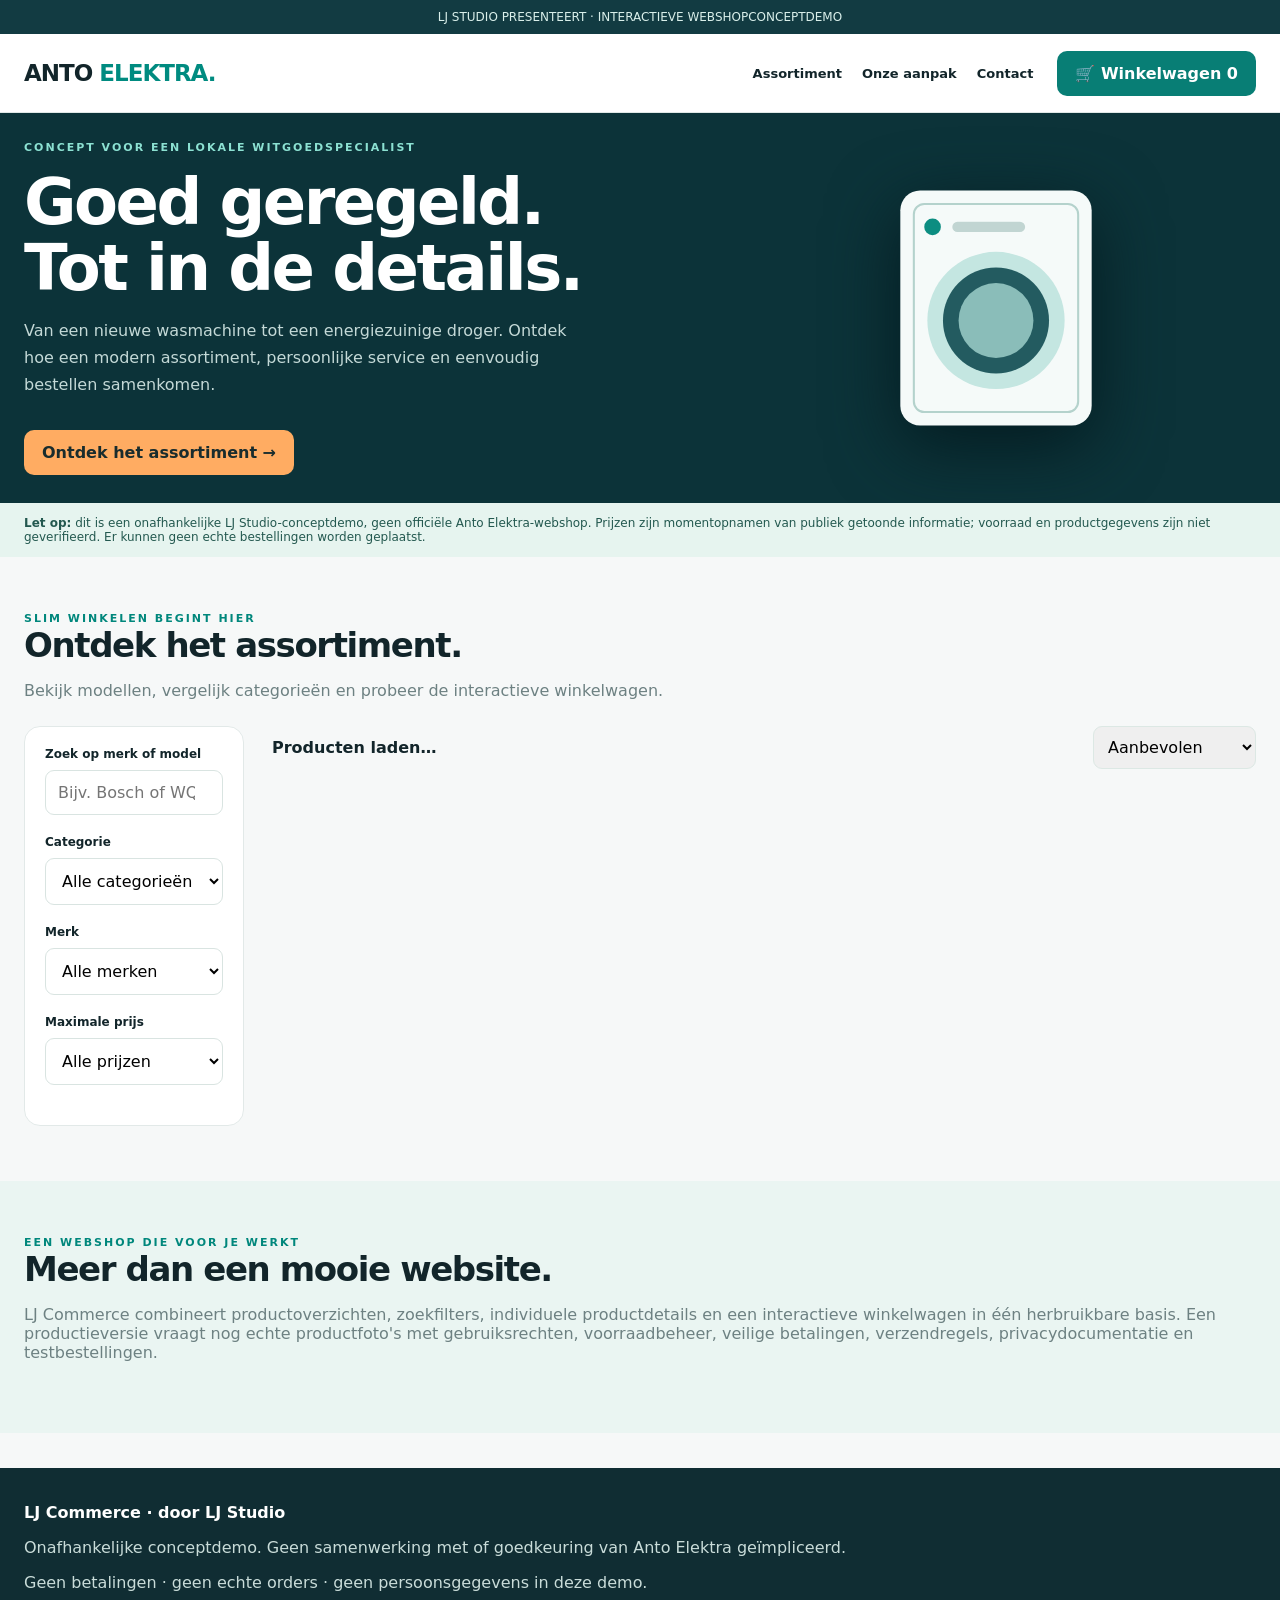
==== index.html @ a251971b "Create Anto Elektra-inspired LJ Commerce concept storefront and demo cart shell" ====
<!doctype html><html lang="nl"><head><meta charset="utf-8"><meta name="viewport" content="width=device-width,initial-scale=1"><title>LJ Commerce | Anto Elektra conceptdemo</title><meta name="description" content="Conceptdemonstratie van LJ Commerce voor een moderne witgoedwebshop. Niet de officiële website van Anto Elektra."><meta name="robots" content="noindex,nofollow"><meta name="theme-color" content="#10353b"><link rel="stylesheet" href="assets/style.css"></head><body><div class="top">LJ STUDIO PRESENTEERT · INTERACTIEVE WEBSHOPCONCEPTDEMO</div><header class="header"><div class="wrap head"><a class="brand" href="index.html">ANTO<span> ELEKTRA.</span></a><nav aria-label="Hoofdnavigatie"><a href="#producten">Assortiment</a><a href="#over">Onze aanpak</a><a href="#contact">Contact</a></nav><button class="cart-btn" type="button" id="cart-open" aria-label="Open winkelwagen">🛒 Winkelwagen <span id="cart-count">0</span></button></div></header><main><section class="hero"><div class="wrap hero-inner"><div><div class="eyebrow">Concept voor een lokale witgoedspecialist</div><h1>Goed geregeld.<br>Tot in de details.</h1><p>Van een nieuwe wasmachine tot een energiezuinige droger. Ontdek hoe een modern assortiment, persoonlijke service en eenvoudig bestellen samenkomen.</p><a class="primary" href="#producten">Ontdek het assortiment →</a></div><div class="hero-art" aria-hidden="true"><svg viewBox="0 0 220 250" fill="none"><rect x="18" y="12" width="184" height="226" rx="19" fill="#f5faf9"/><rect x="31" y="25" width="158" height="200" rx="10" stroke="#b4d2cc" stroke-width="2"/><circle cx="110" cy="137" r="66" fill="#c4e6e1"/><circle cx="110" cy="137" r="51" fill="#235b60"/><circle cx="110" cy="137" r="36" fill="#8abdb9"/><circle cx="49" cy="47" r="8" fill="#0c8d81"/><rect x="68" y="42" width="70" height="10" rx="5" fill="#c1d5d2"/></svg></div></div></section><div class="notice"><div class="wrap"><strong>Let op:</strong> dit is een onafhankelijke LJ Studio-conceptdemo, geen officiële Anto Elektra-webshop. Prijzen zijn momentopnamen van publiek getoonde informatie; voorraad en productgegevens zijn niet geverifieerd. Er kunnen geen echte bestellingen worden geplaatst.</div></div><section class="section" id="producten"><div class="wrap"><div class="eyebrow" style="color:#00877c">Slim winkelen begint hier</div><h2>Ontdek het assortiment.</h2><p class="muted">Bekijk modellen, vergelijk categorieën en probeer de interactieve winkelwagen.</p><div class="layout"><aside class="filters"><div><label for="search">Zoek op merk of model</label><input id="search" type="search" placeholder="Bijv. Bosch of WQJ"></div><div><label for="category">Categorie</label><select id="category"><option value="">Alle categorieën</option><option>Wasmachines</option><option>Drogers</option><option>Vaatwassers</option></select></div><div><label for="brand">Merk</label><select id="brand"><option value="">Alle merken</option><option>Bosch</option><option>Siemens</option><option>Miele</option></select></div><div><label for="max-price">Maximale prijs</label><select id="max-price"><option value="">Alle prijzen</option><option value="800">Tot €800</option><option value="1000">Tot €1.000</option><option value="1500">Tot €1.500</option><option value="2500">Tot €2.500</option></select></div></aside><div><div class="catalog-top"><strong id="result-count">Producten laden…</strong><select id="sort" aria-label="Sorteren"><option value="default">Aanbevolen</option><option value="asc">Prijs laag–hoog</option><option value="desc">Prijs hoog–laag</option><option value="name">Naam A–Z</option></select></div><div class="cards" id="product-grid"></div><p id="empty" hidden>Geen producten gevonden. Pas je filters aan.</p></div></div></div></section><section class="section" id="over" style="background:#eaf5f2"><div class="wrap"><div class="eyebrow" style="color:#00877c">Een webshop die voor je werkt</div><h2>Meer dan een mooie website.</h2><p class="muted">LJ Commerce combineert productoverzichten, zoekfilters, individuele productdetails en een interactieve winkelwagen in één herbruikbare basis. Een productieversie vraagt nog echte productfoto's met gebruiksrechten, voorraadbeheer, veilige betalingen, verzendregels, privacydocumentatie en testbestellingen.</p></div></section></main><footer class="foot" id="contact"><div class="wrap"><strong>LJ Commerce · door LJ Studio</strong><p>Onafhankelijke conceptdemo. Geen samenwerking met of goedkeuring van Anto Elektra geïmpliceerd.</p><p>Geen betalingen · geen echte orders · geen persoonsgegevens in deze demo.</p></div></footer><div id="cart-backdrop" class="drawer-backdrop" hidden></div><aside id="cart-drawer" class="drawer" role="dialog" aria-modal="true" aria-label="Winkelwagen" hidden><div class="drawer-head"><h2>Jouw winkelwagen</h2><button type="button" id="cart-close" aria-label="Sluit winkelwagen">✕</button></div><p class="muted">Demo · geen echte bestellingen</p><div id="cart-lines"></div><div class="progress" aria-hidden="true"><span id="shipping-progress" style="width:0"></span></div><p id="shipping-message" class="muted"></p><div class="totals" id="totals"></div><button class="primary" style="width:100%;opacity:.65;cursor:not-allowed" type="button" disabled>Afrekenen niet beschikbaar</button></aside><div class="detail-backdrop" id="detail-backdrop" hidden><section class="detail" role="dialog" aria-modal="true" aria-label="Productdetails" id="detail-content"></section></div><script src="assets/app.js" defer></script></body></html>
---- assets/style.css ----
:root{font-family:Inter,system-ui,-apple-system,sans-serif;color:#12252a;background:#f6f8f8;font-synthesis:none}*{box-sizing:border-box}body{margin:0}button,input,select{font:inherit}button{cursor:pointer}a{color:inherit;text-decoration:none}.wrap{max-width:1320px;margin:auto;padding:0 24px}.top{background:#123b42;color:#d9efea;text-align:center;padding:10px;font-size:12px}.header{position:sticky;top:0;background:#fff;z-index:20;border-bottom:1px solid #e1e8e7}.head{display:flex;align-items:center;gap:24px;min-height:78px}.brand{font-weight:900;font-size:23px;letter-spacing:-1px}.brand span{color:#008b80}.head nav{display:flex;gap:20px;font-size:13px;font-weight:700;margin-left:auto}.cart-btn,.primary{background:#087e75;color:#fff;border:0;border-radius:10px;padding:13px 18px;font-weight:800}.cart-btn{white-space:nowrap}.hero{background:#0c3339;color:white;overflow:hidden}.hero-inner{display:grid;grid-template-columns:1.3fr 1fr;gap:35px;align-items:center;min-height:390px}.eyebrow{text-transform:uppercase;letter-spacing:2px;color:#8ce1d2;font-size:11px;font-weight:900}.hero h1{font-size:clamp(36px,5vw,68px);line-height:1.02;letter-spacing:-2.5px;margin:16px 0}.hero p{color:#c4d9d7;line-height:1.7;max-width:550px}.hero-art{height:310px;display:grid;place-items:center;font-size:190px;filter:drop-shadow(0 20px 35px #031b20);color:#c4e8e2}.hero-art svg{width:260px;height:260px}.hero .primary{background:#ffac62;color:#192c2d;display:inline-block;margin-top:15px}.notice{background:#e6f4ef;color:#23584f;padding:13px 0;font-size:12px}.section{padding:55px 0}.section h2{font-size:34px;letter-spacing:-1.4px;margin:0 0 8px}.muted{color:#6d8182}.layout{display:grid;grid-template-columns:220px minmax(0,1fr);gap:28px;margin-top:26px}.filters{background:white;border:1px solid #e2e9e8;border-radius:16px;padding:20px;align-self:start;position:sticky;top:98px}.filters label{display:block;font-weight:800;font-size:12px;margin:0 0 9px}.filters select,.filters input{width:100%;padding:12px;border:1px solid #d9e4e1;border-radius:9px;margin-bottom:20px;background:white}.catalog-top{display:flex;align-items:center;justify-content:space-between;gap:12px;margin-bottom:16px}.catalog-top select{padding:10px;border:1px solid #dce8e4;border-radius:9px}.cards{display:grid;grid-template-columns:repeat(3,minmax(0,1fr));gap:17px}.product{background:white;border:1px solid #e0e8e6;border-radius:16px;overflow:hidden;display:flex;flex-direction:column;min-width:0}.product-art{height:190px;background:linear-gradient(145deg,#e6f1ef,#f9fbfb);display:grid;place-items:center;position:relative}.product-art svg{width:125px;height:145px}.product-art small{position:absolute;top:12px;left:12px;font-size:9px;font-weight:900;letter-spacing:1px;background:#fff;border-radius:30px;padding:7px 9px}.product-body{padding:19px;display:flex;flex-direction:column;flex:1}.product-body .category{color:#00867c;font-size:10px;text-transform:uppercase;font-weight:900;letter-spacing:1px}.product-body h3{font-size:16px;margin:8px 0;min-height:39px}.product-body p{font-size:12px;line-height:1.6;color:#718284}.product-bottom{margin-top:auto;padding-top:15px}.price{font-size:23px;font-weight:900;letter-spacing:-.6px}.product-actions{display:flex;gap:8px;margin-top:12px}.product-actions button{flex:1;padding:11px 8px;border-radius:8px;font-weight:800;font-size:12px;border:1px solid #b8d9d3;background:#edf9f6;color:#087c72}.product-actions button.add{background:#087e75;color:white}.product-actions button:disabled{background:#e9eeee;color:#6b7776;cursor:not-allowed}.drawer-backdrop{position:fixed;inset:0;background:#061c2088;z-index:30}.drawer{position:fixed;right:0;top:0;bottom:0;width:min(460px,100vw);background:white;z-index:31;padding:24px;overflow:auto;box-shadow:-10px 0 50px #061c2033}.drawer-head{display:flex;justify-content:space-between;align-items:center}.drawer-head button,.close{border:0;background:#eff5f2;padding:10px;border-radius:9px}.cart-line{border-bottom:1px solid #e1e9e6;padding:18px 0;display:flex;justify-content:space-between;gap:10px}.qty{display:flex;align-items:center;gap:9px;margin-top:10px}.qty button{width:29px;height:29px;border:1px solid #cde1dc;background:white;border-radius:7px}.qty input{width:42px;text-align:center;border:1px solid #cde1dc;border-radius:7px;padding:5px}.totals{margin-top:25px;border-top:2px solid #123b42;padding-top:14px}.totals div{display:flex;justify-content:space-between;margin:12px 0}.progress{height:8px;border-radius:20px;background:#e0e9e6;overflow:hidden}.progress span{height:100%;display:block;background:#078d7d}.foot{background:#102d33;color:#c9dcd9;padding:35px 0;margin-top:35px}.foot strong{color:white}.detail-backdrop{position:fixed;inset:0;background:#061c20a8;z-index:40;display:grid;place-items:center;padding:18px}.detail{background:white;border-radius:18px;padding:28px;max-width:520px;width:100%;max-height:90vh;overflow:auto}.detail h2{margin:8px 0}.detail p{line-height:1.7}.detail .close{float:right}[hidden]{display:none!important}@media(max-width:950px){.cards{grid-template-columns:repeat(2,minmax(0,1fr))}.head nav{display:none}.hero-inner{grid-template-columns:1fr}.hero-art{display:none}}@media(max-width:600px){.wrap{padding:0 16px}.head{min-height:66px;gap:10px}.brand{font-size:19px}.cart-btn{margin-left:auto;font-size:12px;padding:11px}.hero-inner{min-height:310px}.hero h1{letter-spacing:-1.7px}.section{padding:36px 0}.section h2{font-size:28px}.layout{display:block}.filters{position:static;margin-bottom:20px;display:grid;grid-template-columns:1fr 1fr;gap:0 12px}.filters label{grid-column:span 1}.filters select,.filters input{margin-bottom:12px}.cards{gap:10px}.product-art{height:140px}.product-art svg{width:90px;height:110px}.product-body{padding:12px}.product-body h3{font-size:13px;min-height:34px}.product-body p{font-size:10px}.price{font-size:18px}.product-actions{flex-direction:column}.catalog-top{align-items:flex-start}.catalog-top select{max-width:145px;font-size:11px}}
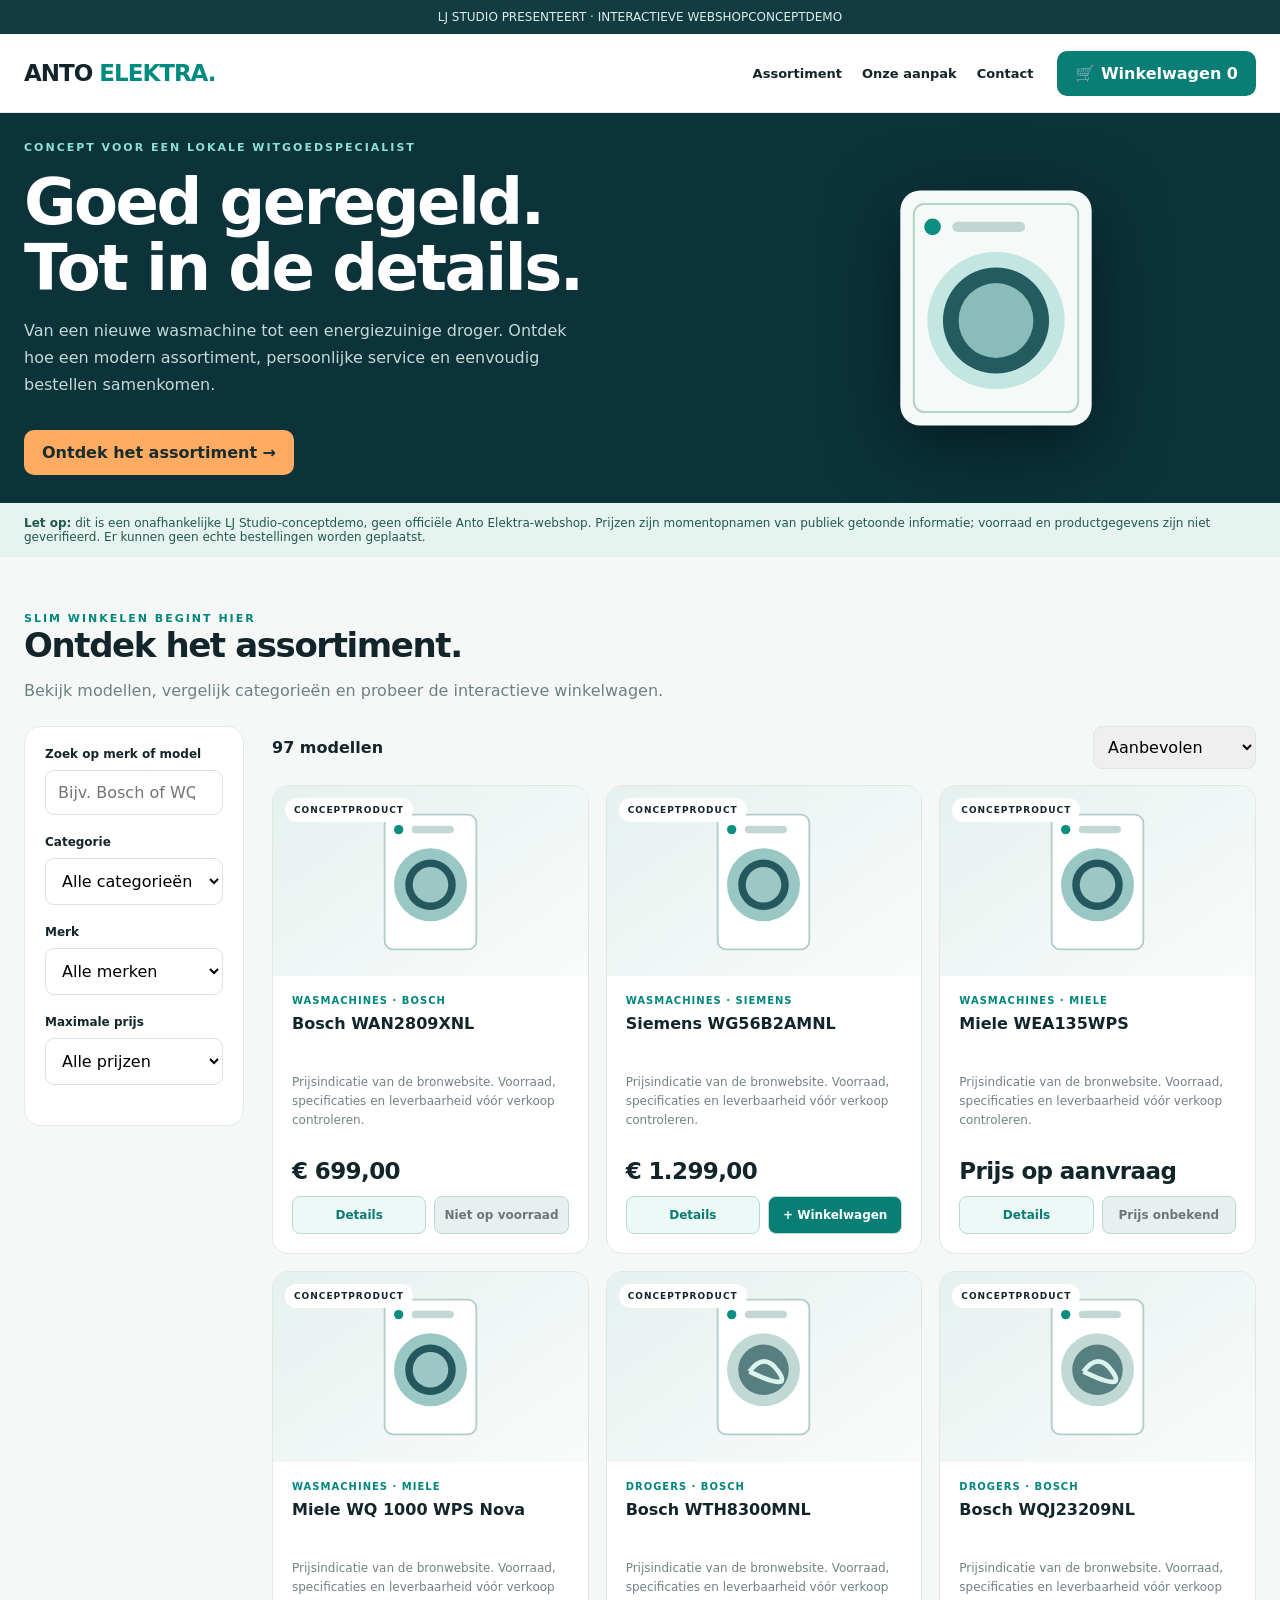
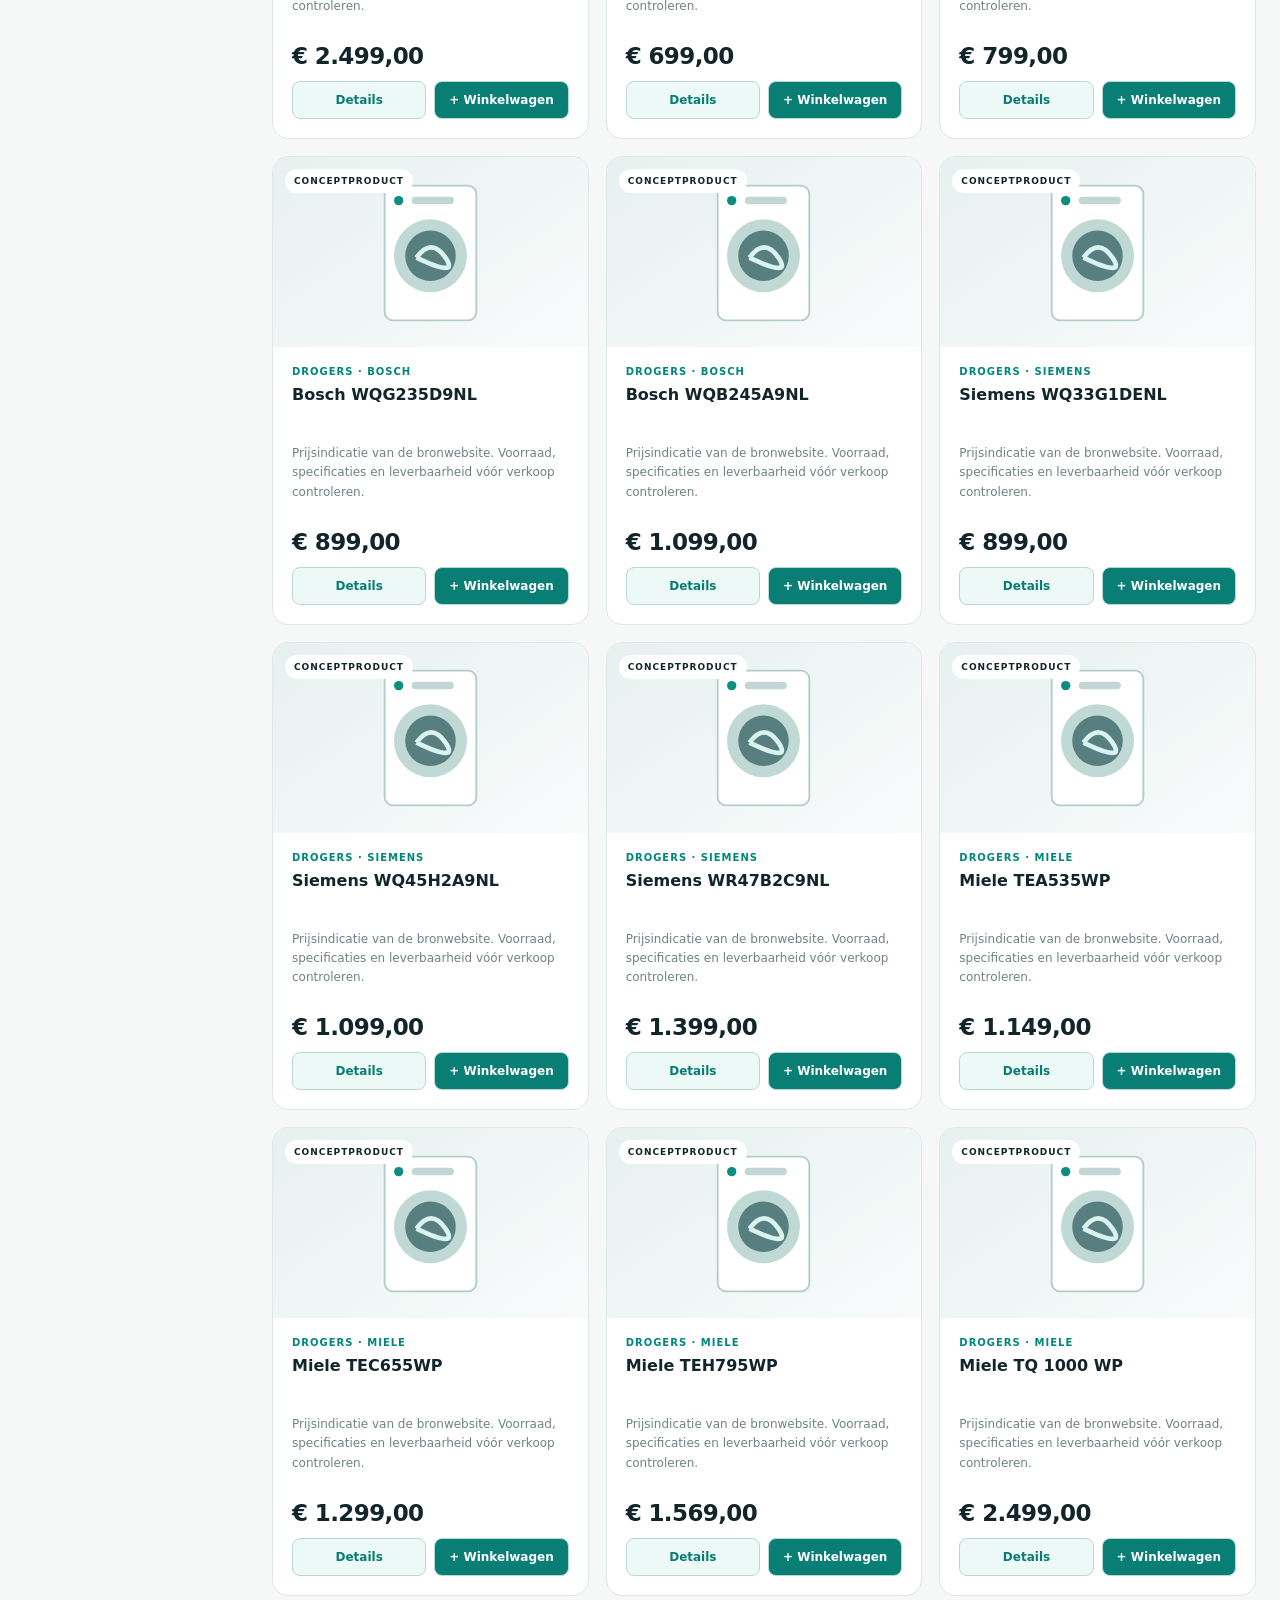
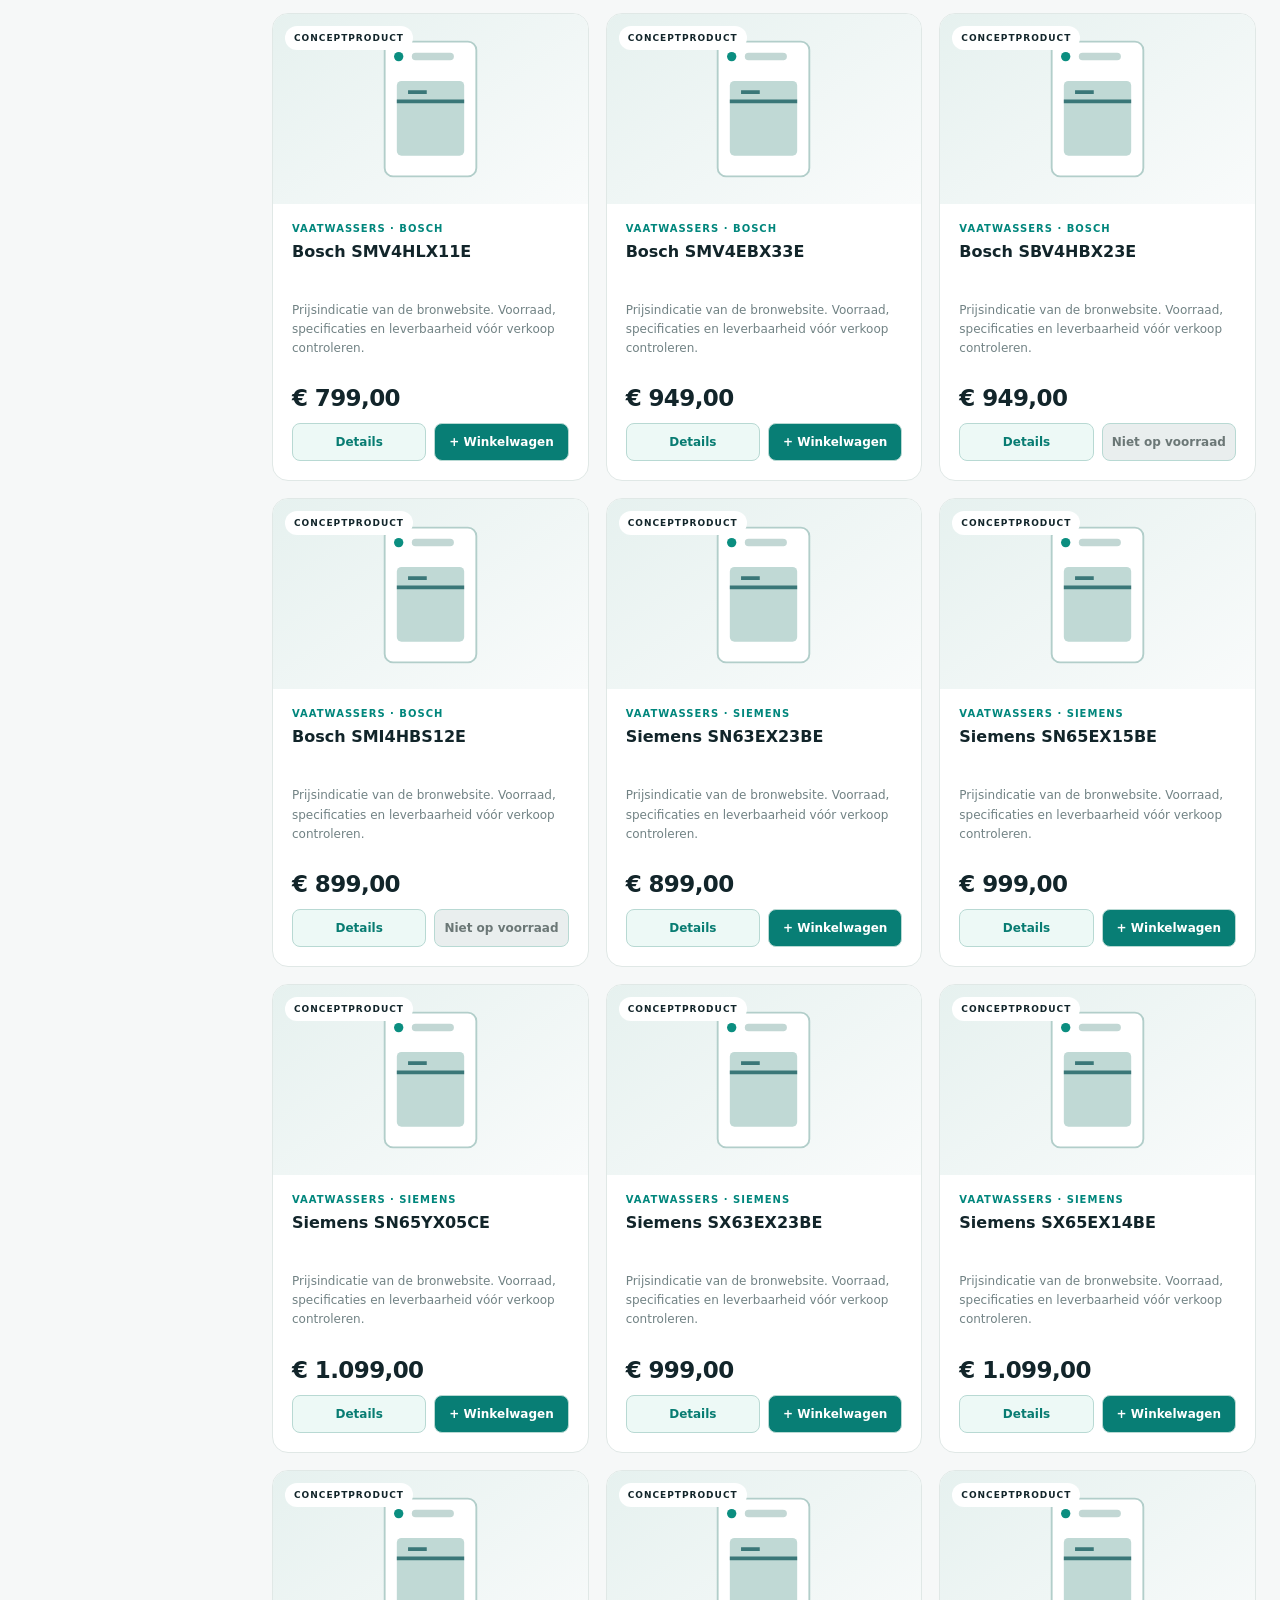
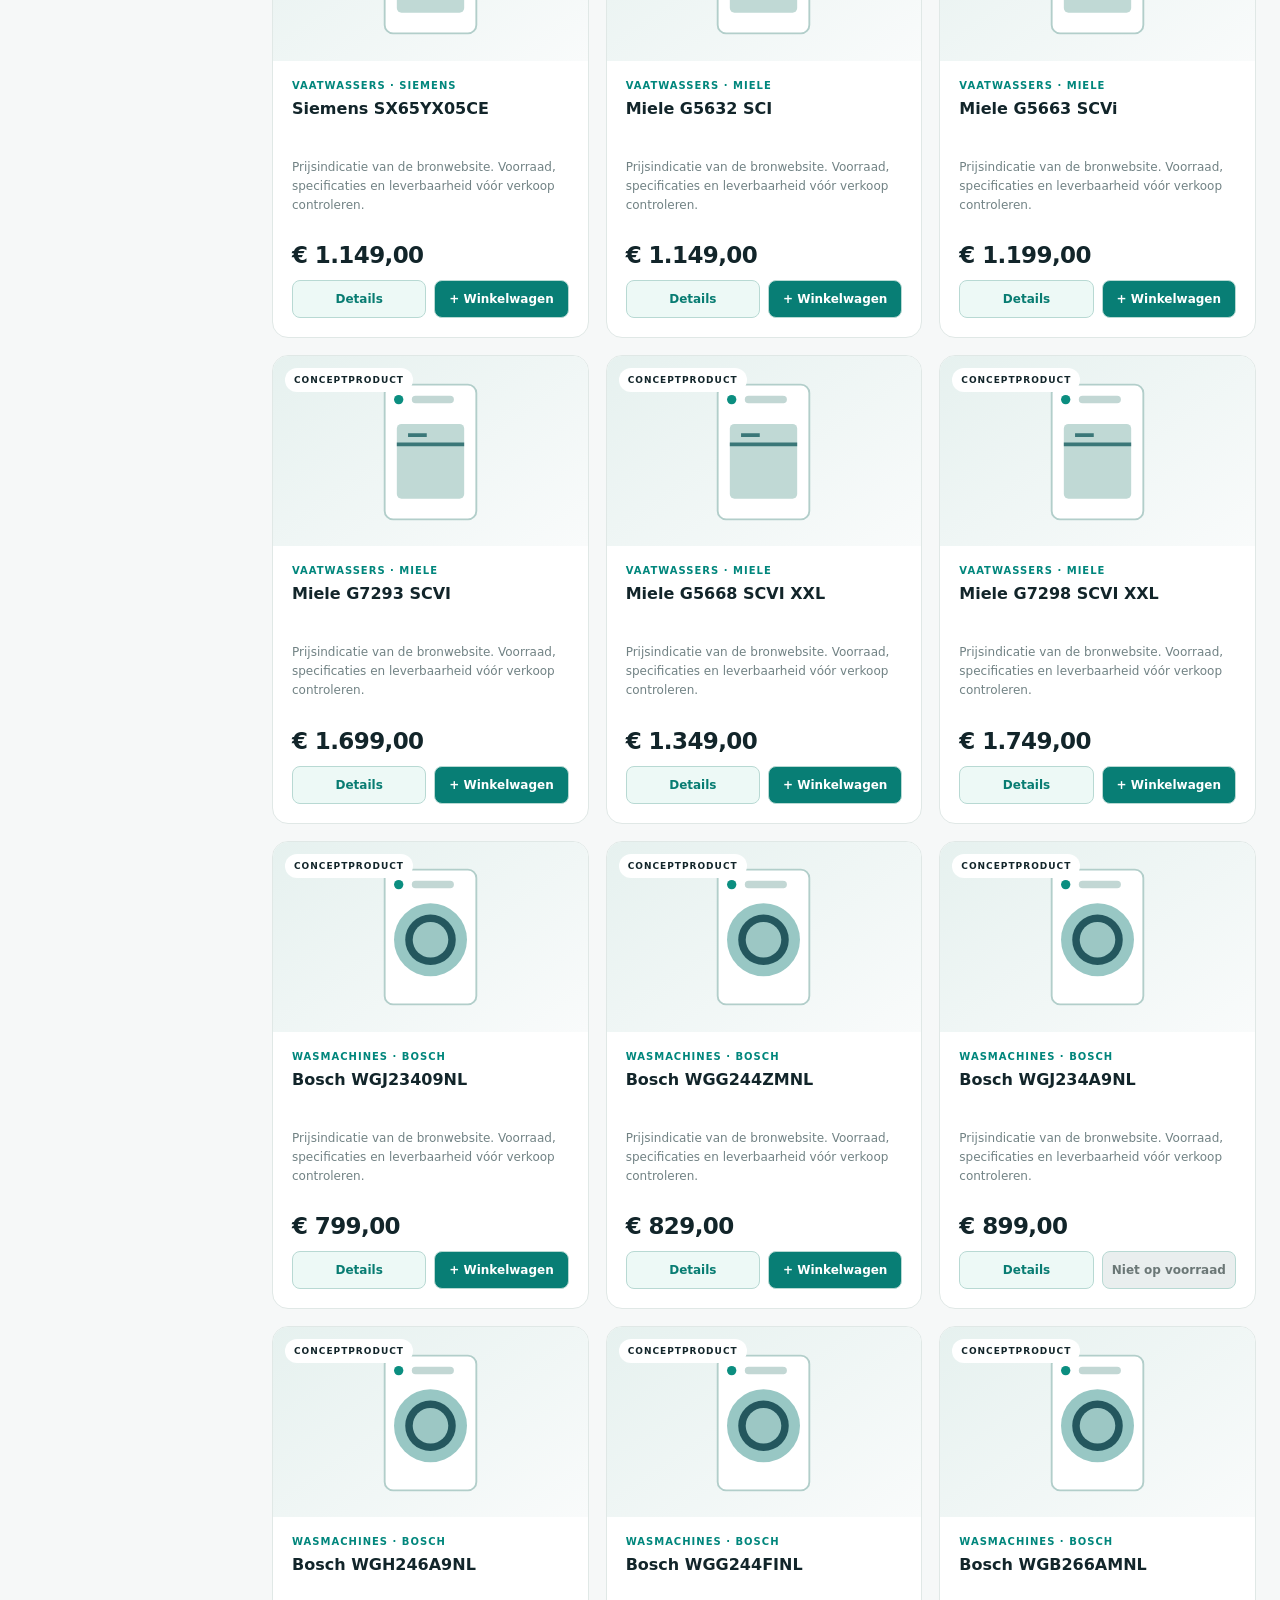
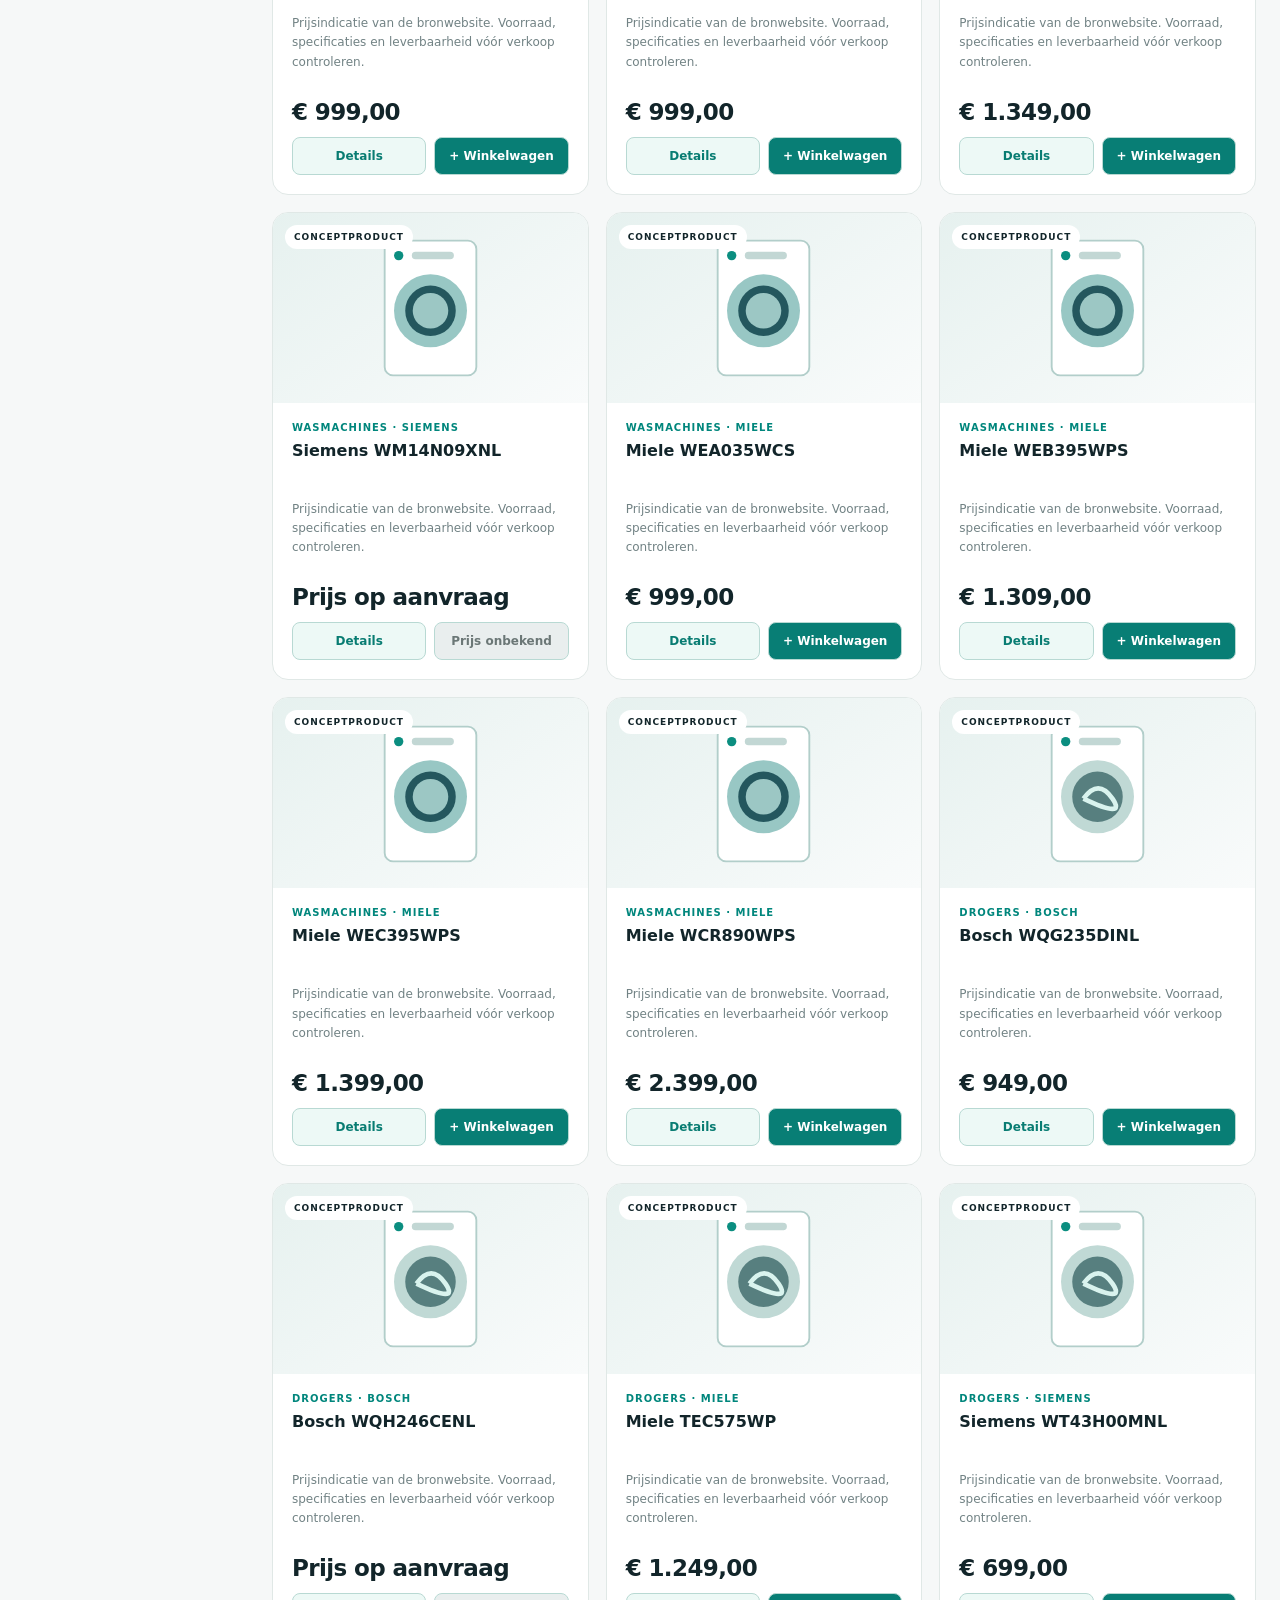
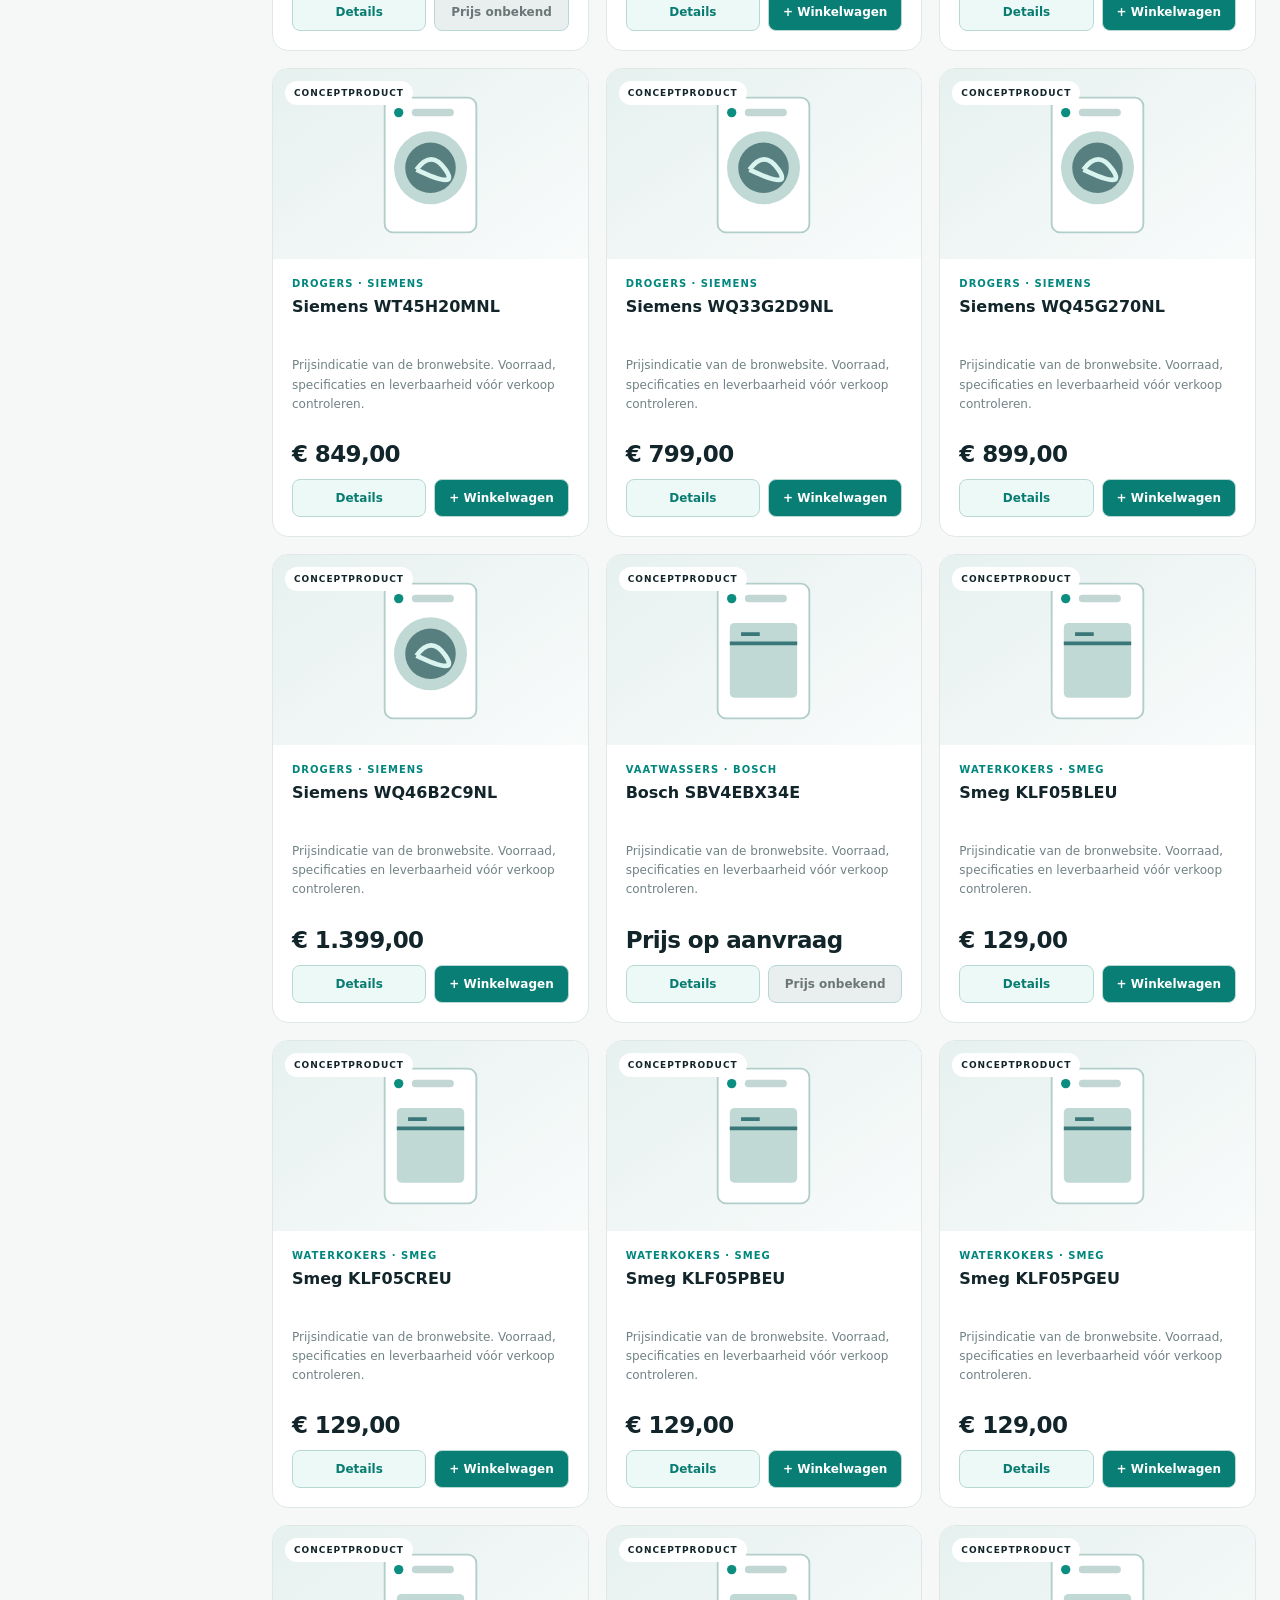
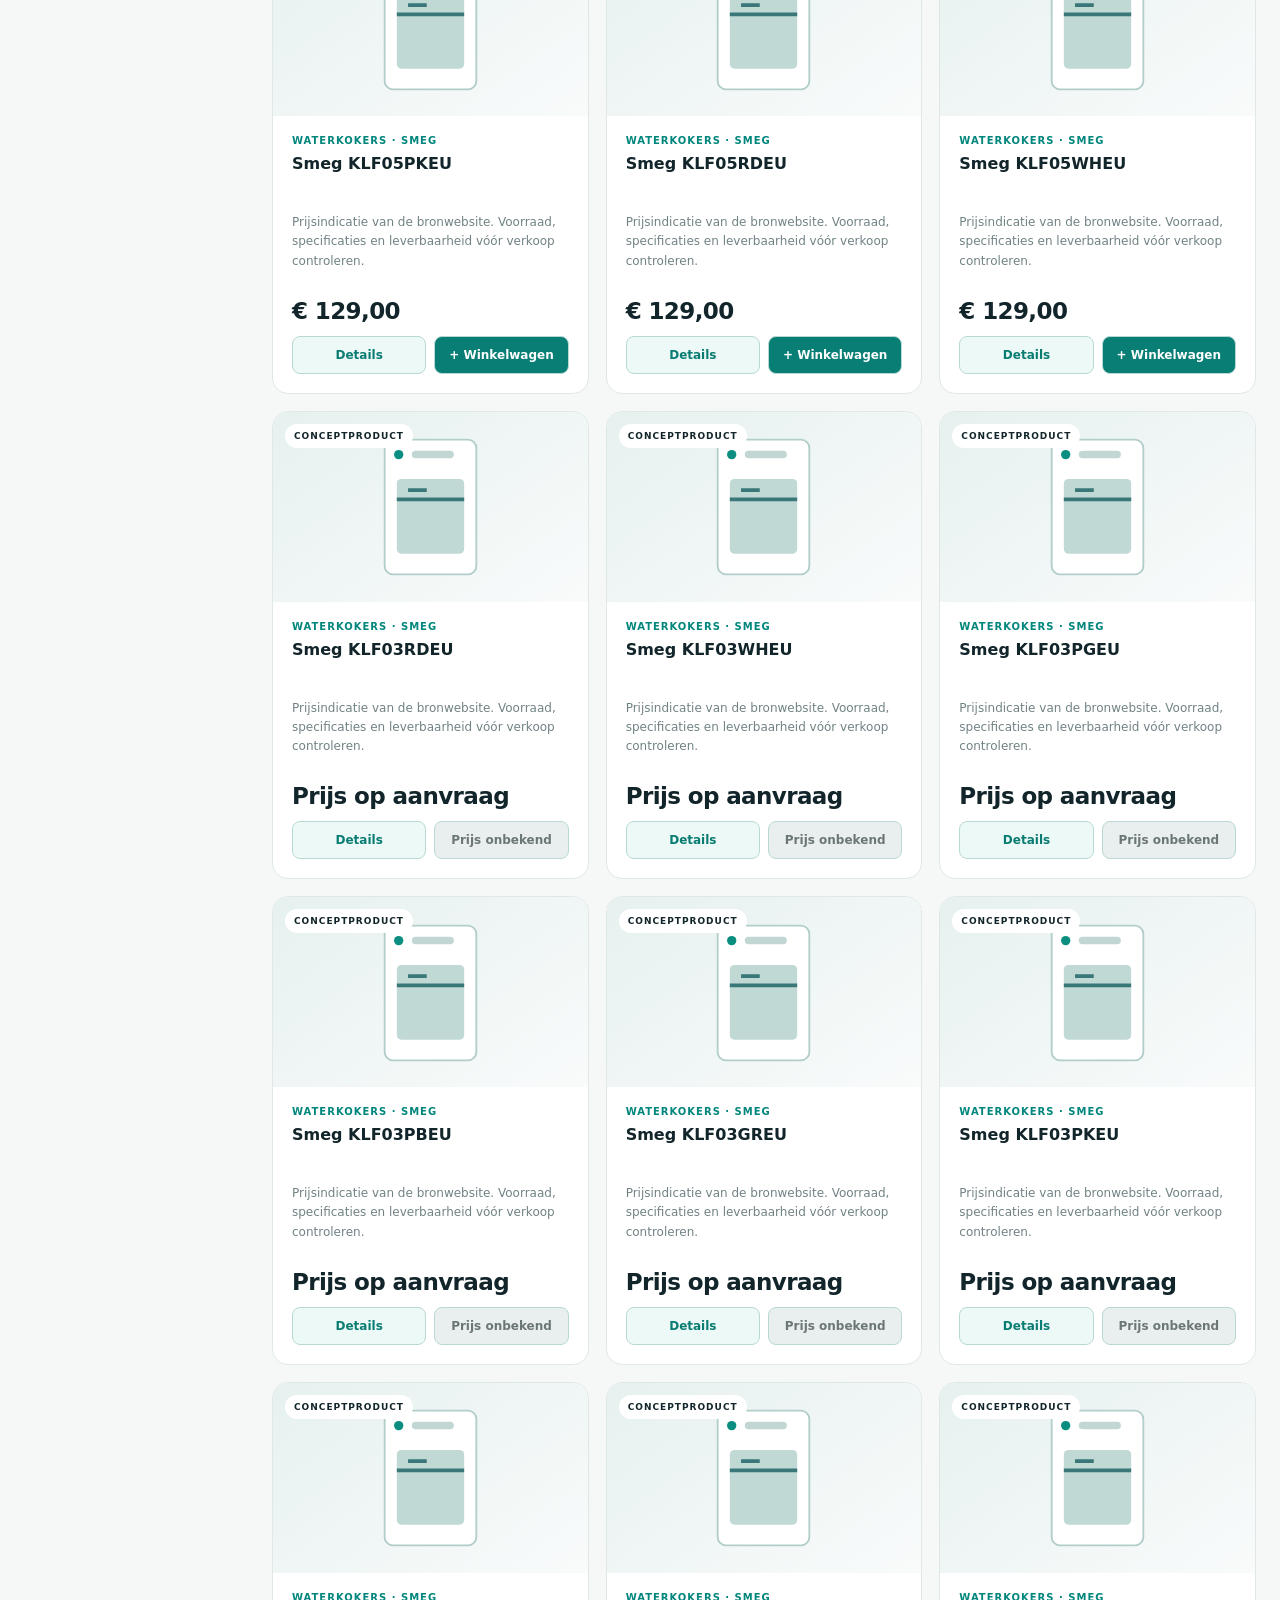
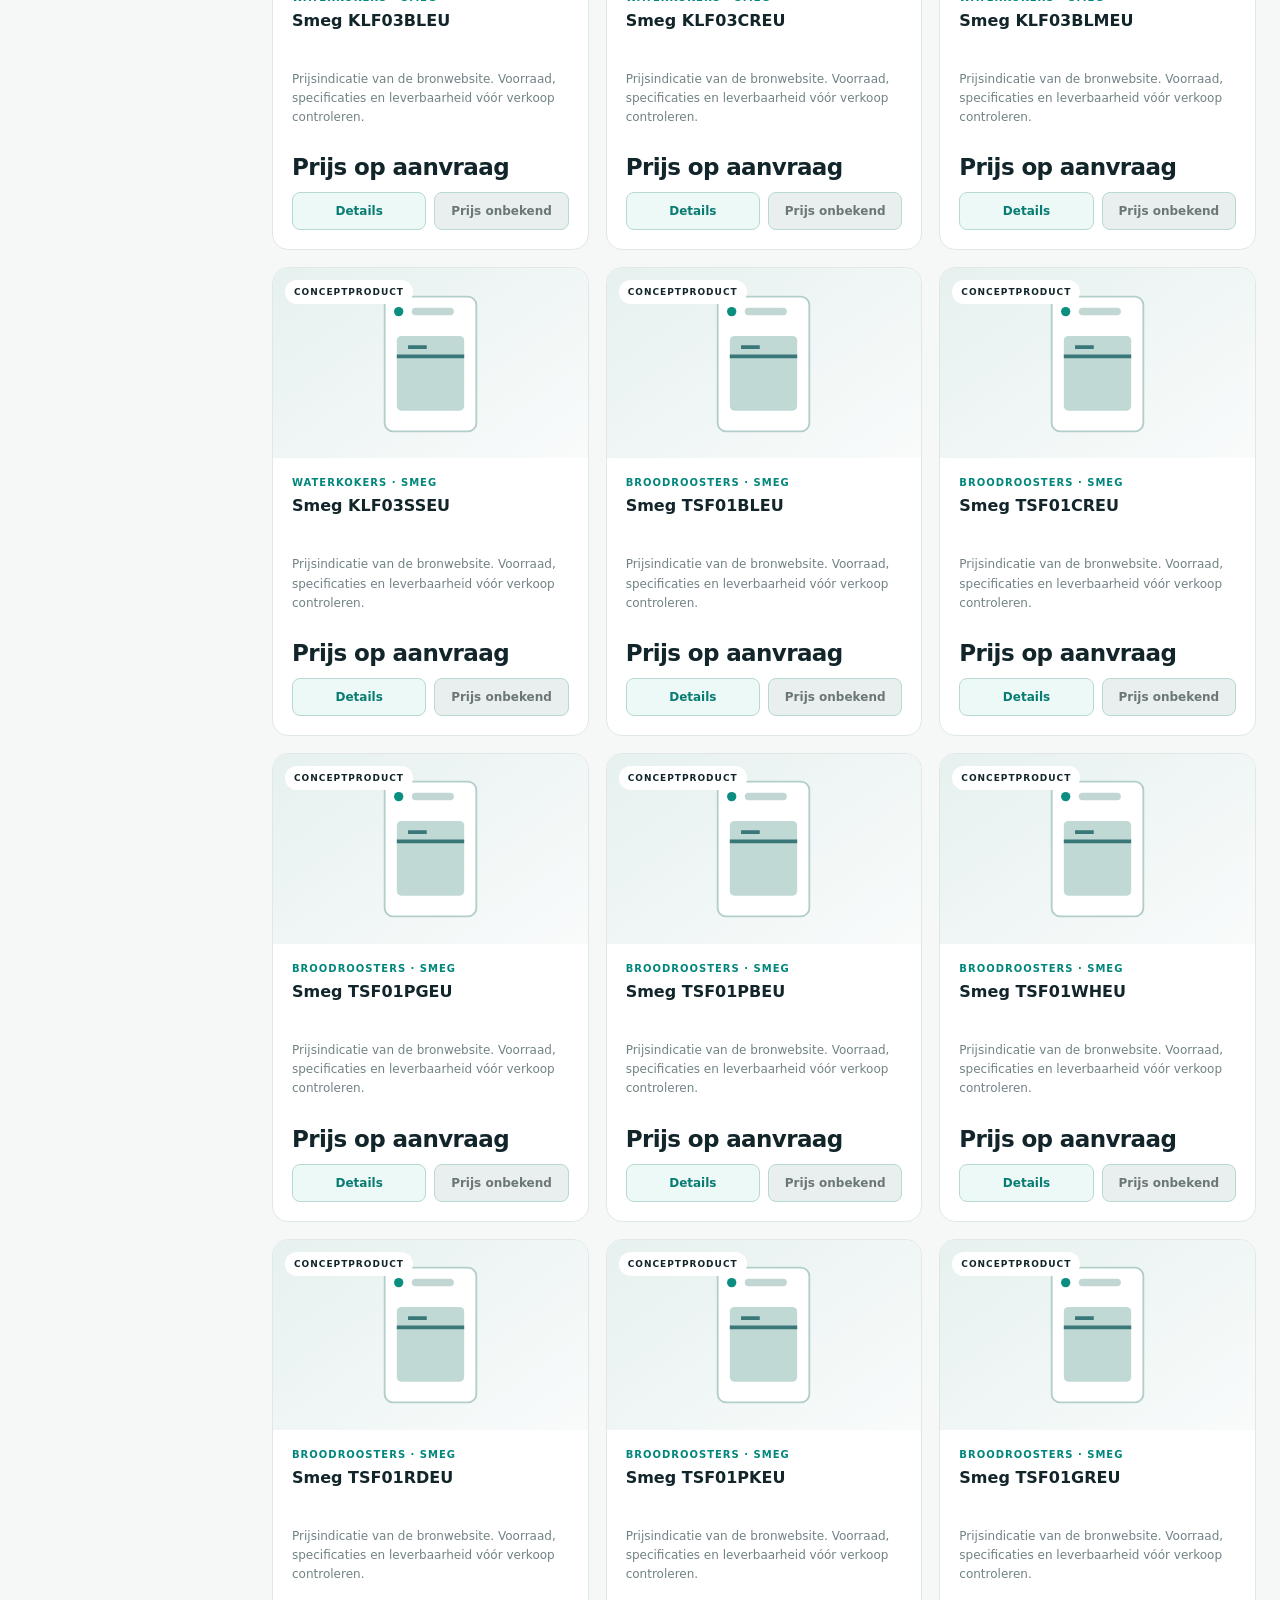
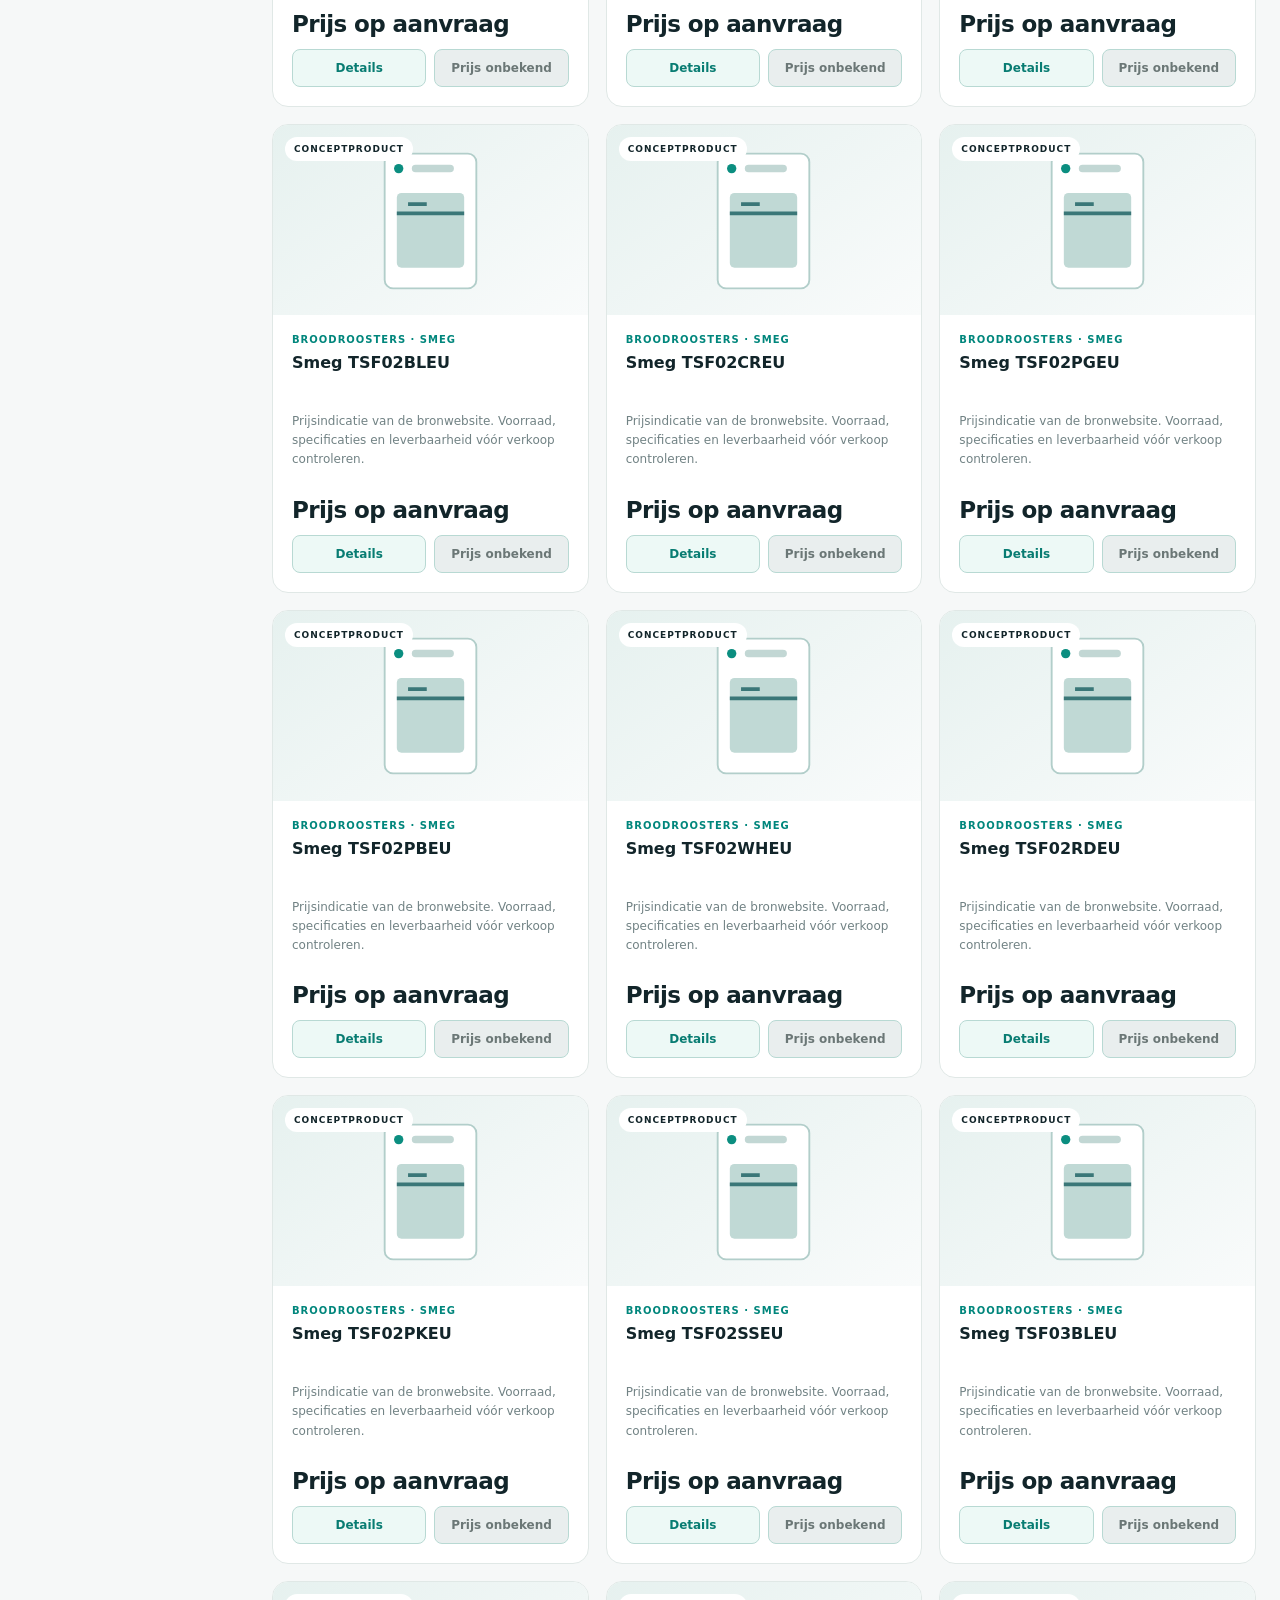
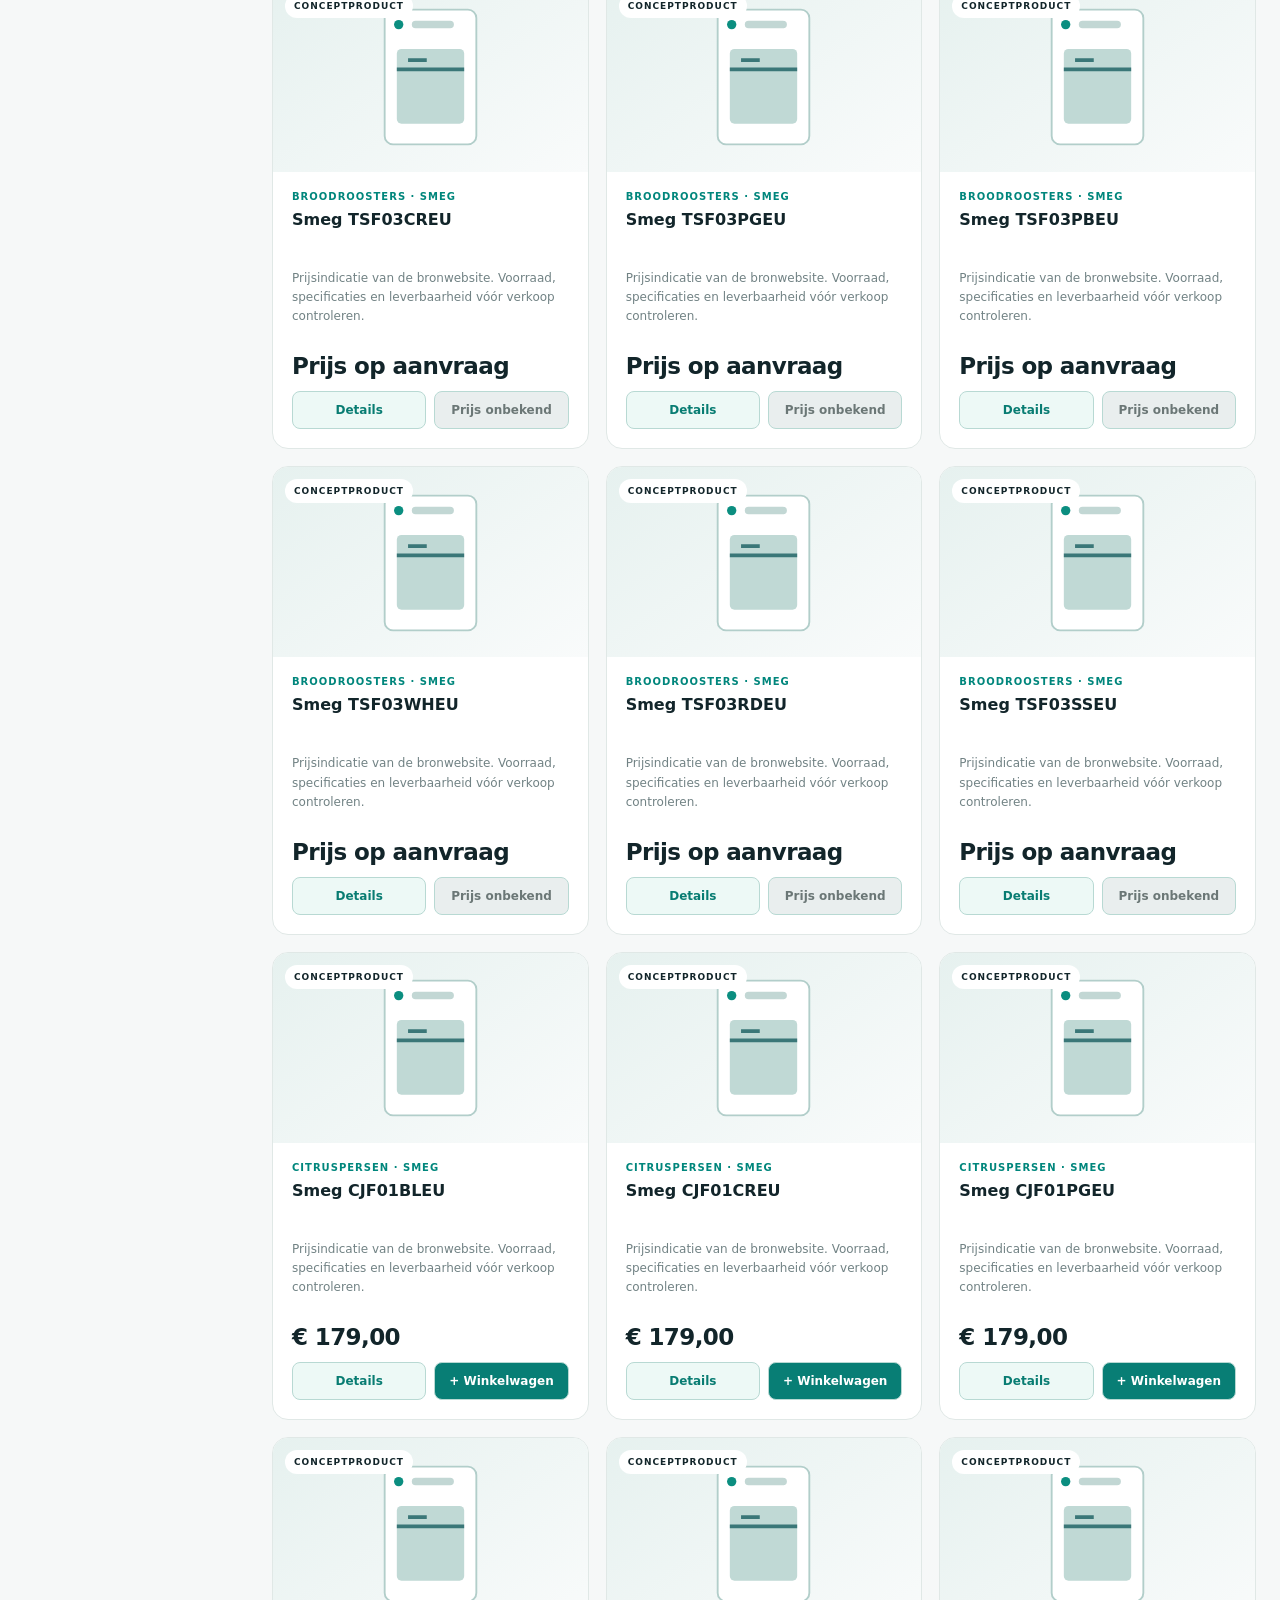
==== commit efbab04a: "Integrate Masterprompt 3.0 cookie controls, meta, favicon and diagnostics" ====
--- a/index.html
+++ b/index.html
@@ -1 +1 @@
-<!doctype html><html lang="nl"><head><meta charset="utf-8"><meta name="viewport" content="width=device-width,initial-scale=1"><title>LJ Commerce | Anto Elektra conceptdemo</title><meta name="description" content="Conceptdemonstratie van LJ Commerce voor een moderne witgoedwebshop. Niet de officiële website van Anto Elektra."><meta name="robots" content="noindex,nofollow"><meta name="theme-color" content="#10353b"><link rel="stylesheet" href="assets/style.css"></head><body><div class="top">LJ STUDIO PRESENTEERT · INTERACTIEVE WEBSHOPCONCEPTDEMO</div><header class="header"><div class="wrap head"><a class="brand" href="index.html">ANTO<span> ELEKTRA.</span></a><nav aria-label="Hoofdnavigatie"><a href="#producten">Assortiment</a><a href="#over">Onze aanpak</a><a href="#contact">Contact</a></nav><button class="cart-btn" type="button" id="cart-open" aria-label="Open winkelwagen">🛒 Winkelwagen <span id="cart-count">0</span></button></div></header><main><section class="hero"><div class="wrap hero-inner"><div><div class="eyebrow">Concept voor een lokale witgoedspecialist</div><h1>Goed geregeld.<br>Tot in de details.</h1><p>Van een nieuwe wasmachine tot een energiezuinige droger. Ontdek hoe een modern assortiment, persoonlijke service en eenvoudig bestellen samenkomen.</p><a class="primary" href="#producten">Ontdek het assortiment →</a></div><div class="hero-art" aria-hidden="true"><svg viewBox="0 0 220 250" fill="none"><rect x="18" y="12" width="184" height="226" rx="19" fill="#f5faf9"/><rect x="31" y="25" width="158" height="200" rx="10" stroke="#b4d2cc" stroke-width="2"/><circle cx="110" cy="137" r="66" fill="#c4e6e1"/><circle cx="110" cy="137" r="51" fill="#235b60"/><circle cx="110" cy="137" r="36" fill="#8abdb9"/><circle cx="49" cy="47" r="8" fill="#0c8d81"/><rect x="68" y="42" width="70" height="10" rx="5" fill="#c1d5d2"/></svg></div></div></section><div class="notice"><div class="wrap"><strong>Let op:</strong> dit is een onafhankelijke LJ Studio-conceptdemo, geen officiële Anto Elektra-webshop. Prijzen zijn momentopnamen van publiek getoonde informatie; voorraad en productgegevens zijn niet geverifieerd. Er kunnen geen echte bestellingen worden geplaatst.</div></div><section class="section" id="producten"><div class="wrap"><div class="eyebrow" style="color:#00877c">Slim winkelen begint hier</div><h2>Ontdek het assortiment.</h2><p class="muted">Bekijk modellen, vergelijk categorieën en probeer de interactieve winkelwagen.</p><div class="layout"><aside class="filters"><div><label for="search">Zoek op merk of model</label><input id="search" type="search" placeholder="Bijv. Bosch of WQJ"></div><div><label for="category">Categorie</label><select id="category"><option value="">Alle categorieën</option><option>Wasmachines</option><option>Drogers</option><option>Vaatwassers</option></select></div><div><label for="brand">Merk</label><select id="brand"><option value="">Alle merken</option><option>Bosch</option><option>Siemens</option><option>Miele</option></select></div><div><label for="max-price">Maximale prijs</label><select id="max-price"><option value="">Alle prijzen</option><option value="800">Tot €800</option><option value="1000">Tot €1.000</option><option value="1500">Tot €1.500</option><option value="2500">Tot €2.500</option></select></div></aside><div><div class="catalog-top"><strong id="result-count">Producten laden…</strong><select id="sort" aria-label="Sorteren"><option value="default">Aanbevolen</option><option value="asc">Prijs laag–hoog</option><option value="desc">Prijs hoog–laag</option><option value="name">Naam A–Z</option></select></div><div class="cards" id="product-grid"></div><p id="empty" hidden>Geen producten gevonden. Pas je filters aan.</p></div></div></div></section><section class="section" id="over" style="background:#eaf5f2"><div class="wrap"><div class="eyebrow" style="color:#00877c">Een webshop die voor je werkt</div><h2>Meer dan een mooie website.</h2><p class="muted">LJ Commerce combineert productoverzichten, zoekfilters, individuele productdetails en een interactieve winkelwagen in één herbruikbare basis. Een productieversie vraagt nog echte productfoto's met gebruiksrechten, voorraadbeheer, veilige betalingen, verzendregels, privacydocumentatie en testbestellingen.</p></div></section></main><footer class="foot" id="contact"><div class="wrap"><strong>LJ Commerce · door LJ Studio</strong><p>Onafhankelijke conceptdemo. Geen samenwerking met of goedkeuring van Anto Elektra geïmpliceerd.</p><p>Geen betalingen · geen echte orders · geen persoonsgegevens in deze demo.</p></div></footer><div id="cart-backdrop" class="drawer-backdrop" hidden></div><aside id="cart-drawer" class="drawer" role="dialog" aria-modal="true" aria-label="Winkelwagen" hidden><div class="drawer-head"><h2>Jouw winkelwagen</h2><button type="button" id="cart-close" aria-label="Sluit winkelwagen">✕</button></div><p class="muted">Demo · geen echte bestellingen</p><div id="cart-lines"></div><div class="progress" aria-hidden="true"><span id="shipping-progress" style="width:0"></span></div><p id="shipping-message" class="muted"></p><div class="totals" id="totals"></div><button class="primary" style="width:100%;opacity:.65;cursor:not-allowed" type="button" disabled>Afrekenen niet beschikbaar</button></aside><div class="detail-backdrop" id="detail-backdrop" hidden><section class="detail" role="dialog" aria-modal="true" aria-label="Productdetails" id="detail-content"></section></div><script src="assets/app.js" defer></script></body></html>+<!doctype html><html lang="nl"><head><meta charset="utf-8"><meta name="viewport" content="width=device-width,initial-scale=1"><title>LJ Commerce | Anto Elektra conceptdemo</title><meta name="description" content="Conceptdemonstratie van LJ Commerce voor een moderne witgoedwebshop. Niet de officiële website van Anto Elektra."><meta name="robots" content="noindex,nofollow"><meta name="theme-color" content="#10353b"><meta property="og:type" content="website"><meta property="og:title" content="LJ Commerce | Witgoedwebshop conceptdemo"><meta property="og:description" content="Interactieve conceptdemo van LJ Studio, geen officiële Anto Elektra-webshop."><link rel="icon" href="assets/favicon.svg" type="image/svg+xml"><link rel="stylesheet" href="assets/style.css"></head><body><div class="top">LJ STUDIO PRESENTEERT · INTERACTIEVE WEBSHOPCONCEPTDEMO</div><header class="header"><div class="wrap head"><a class="brand" href="index.html">ANTO<span> ELEKTRA.</span></a><nav aria-label="Hoofdnavigatie"><a href="#producten">Assortiment</a><a href="#over">Onze aanpak</a><a href="#contact">Contact</a></nav><button class="cart-btn" type="button" id="cart-open" aria-label="Open winkelwagen">🛒 Winkelwagen <span id="cart-count">0</span></button></div></header><main><section class="hero"><div class="wrap hero-inner"><div><div class="eyebrow">Concept voor een lokale witgoedspecialist</div><h1>Goed geregeld.<br>Tot in de details.</h1><p>Van een nieuwe wasmachine tot een energiezuinige droger. Ontdek hoe een modern assortiment, persoonlijke service en eenvoudig bestellen samenkomen.</p><a class="primary" href="#producten">Ontdek het assortiment →</a></div><div class="hero-art" aria-hidden="true"><svg viewBox="0 0 220 250" fill="none"><rect x="18" y="12" width="184" height="226" rx="19" fill="#f5faf9"/><rect x="31" y="25" width="158" height="200" rx="10" stroke="#b4d2cc" stroke-width="2"/><circle cx="110" cy="137" r="66" fill="#c4e6e1"/><circle cx="110" cy="137" r="51" fill="#235b60"/><circle cx="110" cy="137" r="36" fill="#8abdb9"/><circle cx="49" cy="47" r="8" fill="#0c8d81"/><rect x="68" y="42" width="70" height="10" rx="5" fill="#c1d5d2"/></svg></div></div></section><div class="notice"><div class="wrap"><strong>Let op:</strong> dit is een onafhankelijke LJ Studio-conceptdemo, geen officiële Anto Elektra-webshop. Prijzen zijn momentopnamen van publiek getoonde informatie; voorraad en productgegevens zijn niet geverifieerd. Er kunnen geen echte bestellingen worden geplaatst.</div></div><section class="section" id="producten"><div class="wrap"><div class="eyebrow" style="color:#00877c">Slim winkelen begint hier</div><h2>Ontdek het assortiment.</h2><p class="muted">Bekijk modellen, vergelijk categorieën en probeer de interactieve winkelwagen.</p><div class="layout"><aside class="filters"><div><label for="search">Zoek op merk of model</label><input id="search" type="search" placeholder="Bijv. Bosch of WQJ"></div><div><label for="category">Categorie</label><select id="category"><option value="">Alle categorieën</option><option>Wasmachines</option><option>Drogers</option><option>Vaatwassers</option></select></div><div><label for="brand">Merk</label><select id="brand"><option value="">Alle merken</option><option>Bosch</option><option>Siemens</option><option>Miele</option></select></div><div><label for="max-price">Maximale prijs</label><select id="max-price"><option value="">Alle prijzen</option><option value="800">Tot €800</option><option value="1000">Tot €1.000</option><option value="1500">Tot €1.500</option><option value="2500">Tot €2.500</option></select></div></aside><div><div class="catalog-top"><strong id="result-count">Producten laden…</strong><select id="sort" aria-label="Sorteren"><option value="default">Aanbevolen</option><option value="asc">Prijs laag–hoog</option><option value="desc">Prijs hoog–laag</option><option value="name">Naam A–Z</option></select></div><div class="cards" id="product-grid"></div><p id="empty" hidden>Geen producten gevonden. Pas je filters aan.</p></div></div></div></section><section class="section" id="over" style="background:#eaf5f2"><div class="wrap"><div class="eyebrow" style="color:#00877c">Een webshop die voor je werkt</div><h2>Meer dan een mooie website.</h2><p class="muted">LJ Commerce combineert productoverzichten, zoekfilters, individuele productdetails en een interactieve winkelwagen in één herbruikbare basis. Een productieversie vraagt nog echte productfoto's met gebruiksrechten, voorraadbeheer, veilige betalingen, verzendregels, privacydocumentatie en testbestellingen.</p></div></section></main><footer class="foot" id="contact"><div class="wrap"><strong>LJ Commerce · door LJ Studio</strong><p>Onafhankelijke conceptdemo. Geen samenwerking met of goedkeuring van Anto Elektra geïmpliceerd.</p><p>Geen betalingen · geen echte orders · geen persoonsgegevens in deze demo. <a href="privacy.html" style="text-decoration:underline">Privacy en cookies</a> · <button type="button" data-cookie-settings class="cookie-link">Cookievoorkeuren wijzigen</button></p></div></footer><div id="cart-backdrop" class="drawer-backdrop" hidden></div><aside id="cart-drawer" class="drawer" role="dialog" aria-modal="true" aria-label="Winkelwagen" hidden><div class="drawer-head"><h2>Jouw winkelwagen</h2><button type="button" id="cart-close" aria-label="Sluit winkelwagen">✕</button></div><p class="muted">Demo · geen echte bestellingen</p><div id="cart-lines"></div><div class="progress" aria-hidden="true"><span id="shipping-progress" style="width:0"></span></div><p id="shipping-message" class="muted"></p><div class="totals" id="totals"></div><button class="primary" style="width:100%;opacity:.65;cursor:not-allowed" type="button" disabled>Afrekenen niet beschikbaar</button></aside><div class="detail-backdrop" id="detail-backdrop" hidden><section class="detail" role="dialog" aria-modal="true" aria-label="Productdetails" id="detail-content"></section></div><div class="cookie-banner" id="cookie-banner" role="region" aria-label="Cookiekeuze" hidden><div><strong>Jouw privacy</strong><p>Alleen noodzakelijke opslag voor je cookiekeuze. Optionele Google Analytics wordt uitsluitend geladen na toestemming én klantconfiguratie. <a href="privacy.html">Privacy en cookies</a>.</p></div><div class="cookie-actions"><button type="button" id="cookie-necessary">Alleen noodzakelijk</button><button type="button" id="cookie-accept">Alles toestaan</button></div></div><script src="assets/config.js" defer></script><script src="assets/consent.js" defer></script><script src="assets/qa.js" defer></script><script src="assets/app.js" defer></script></body></html>
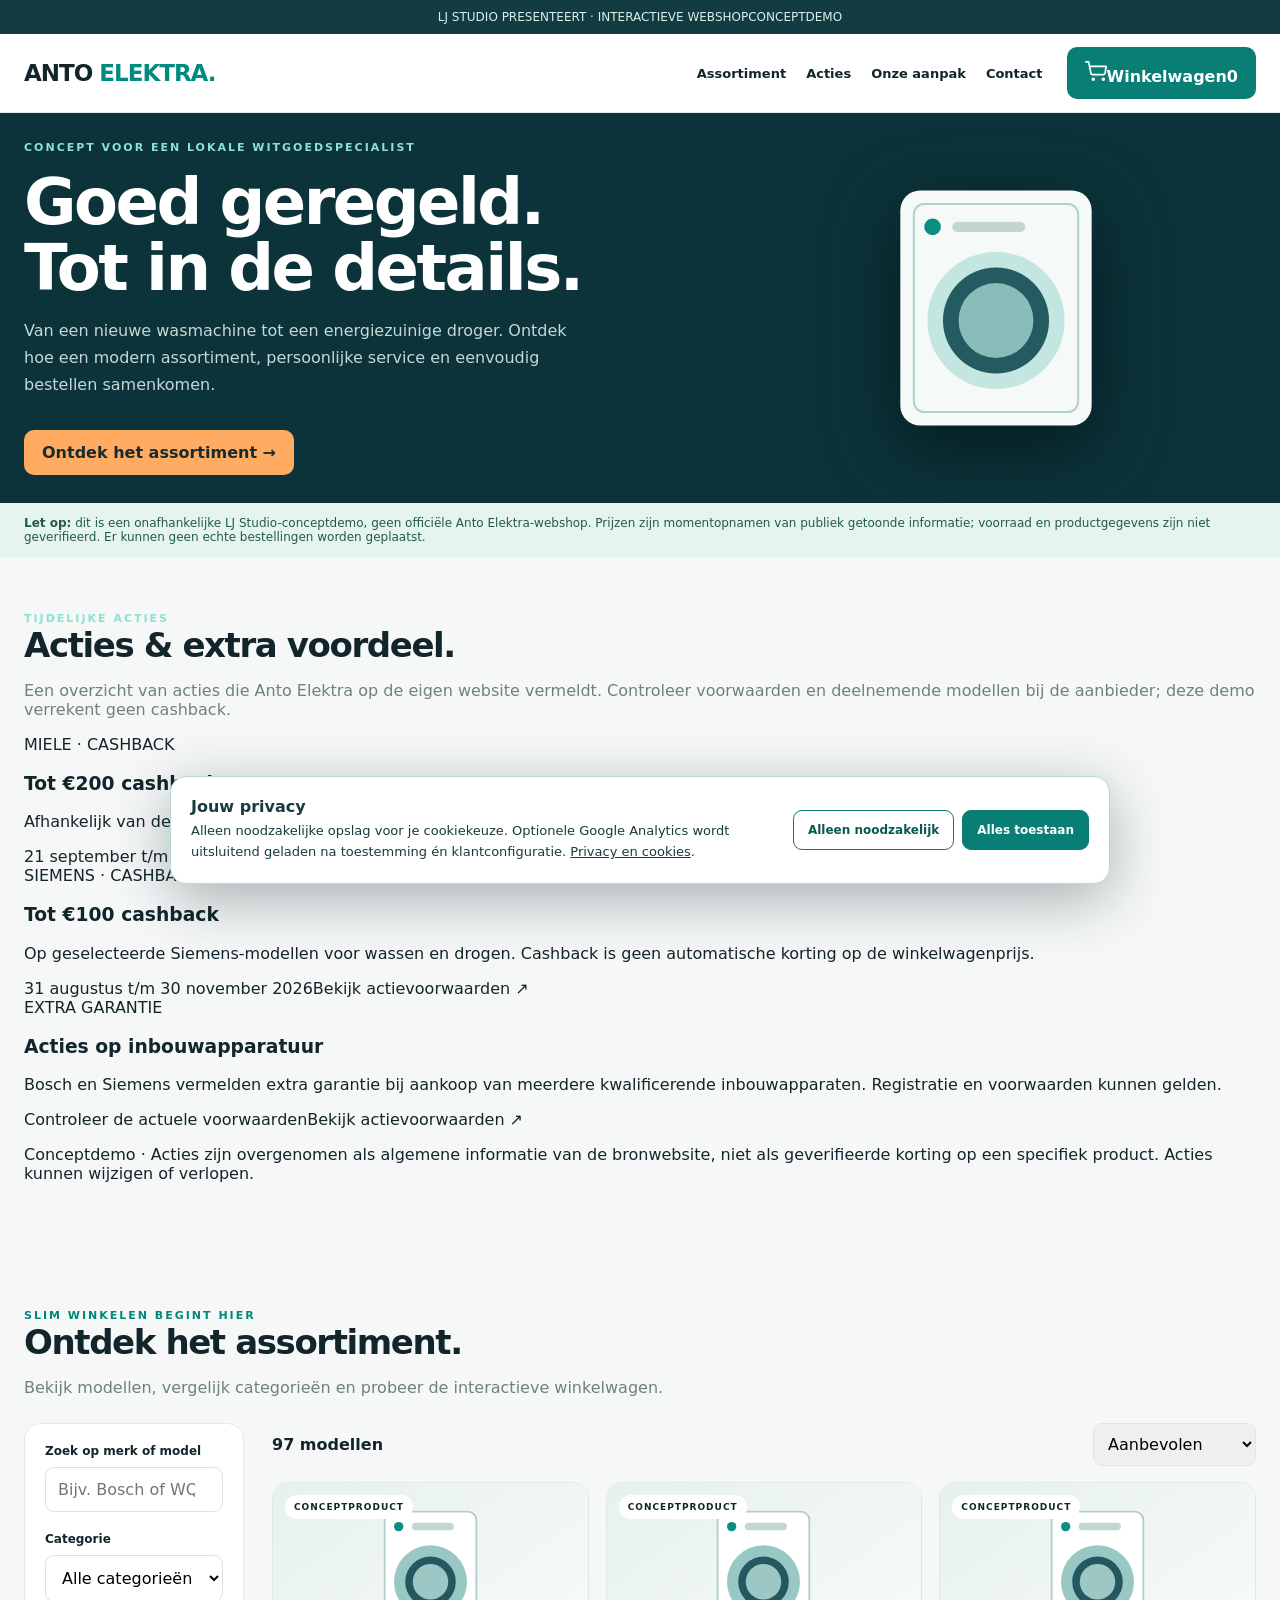
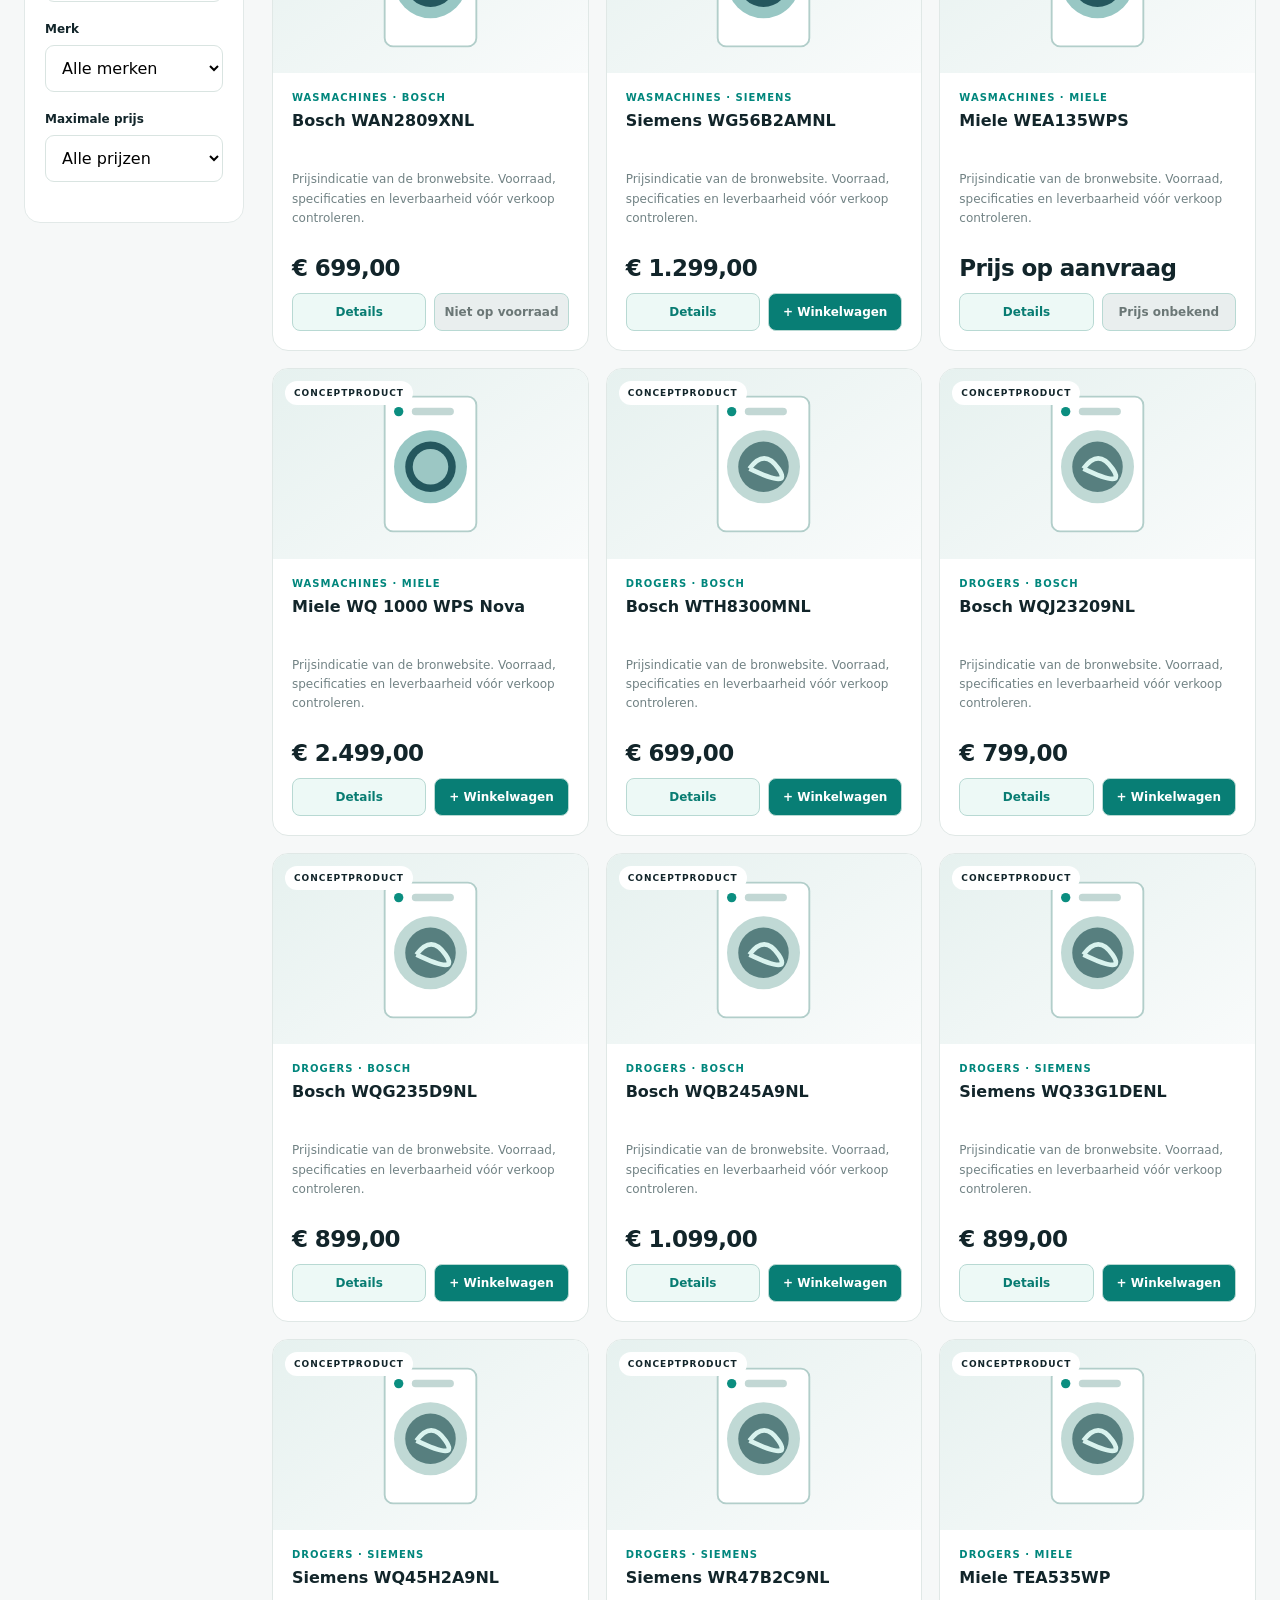
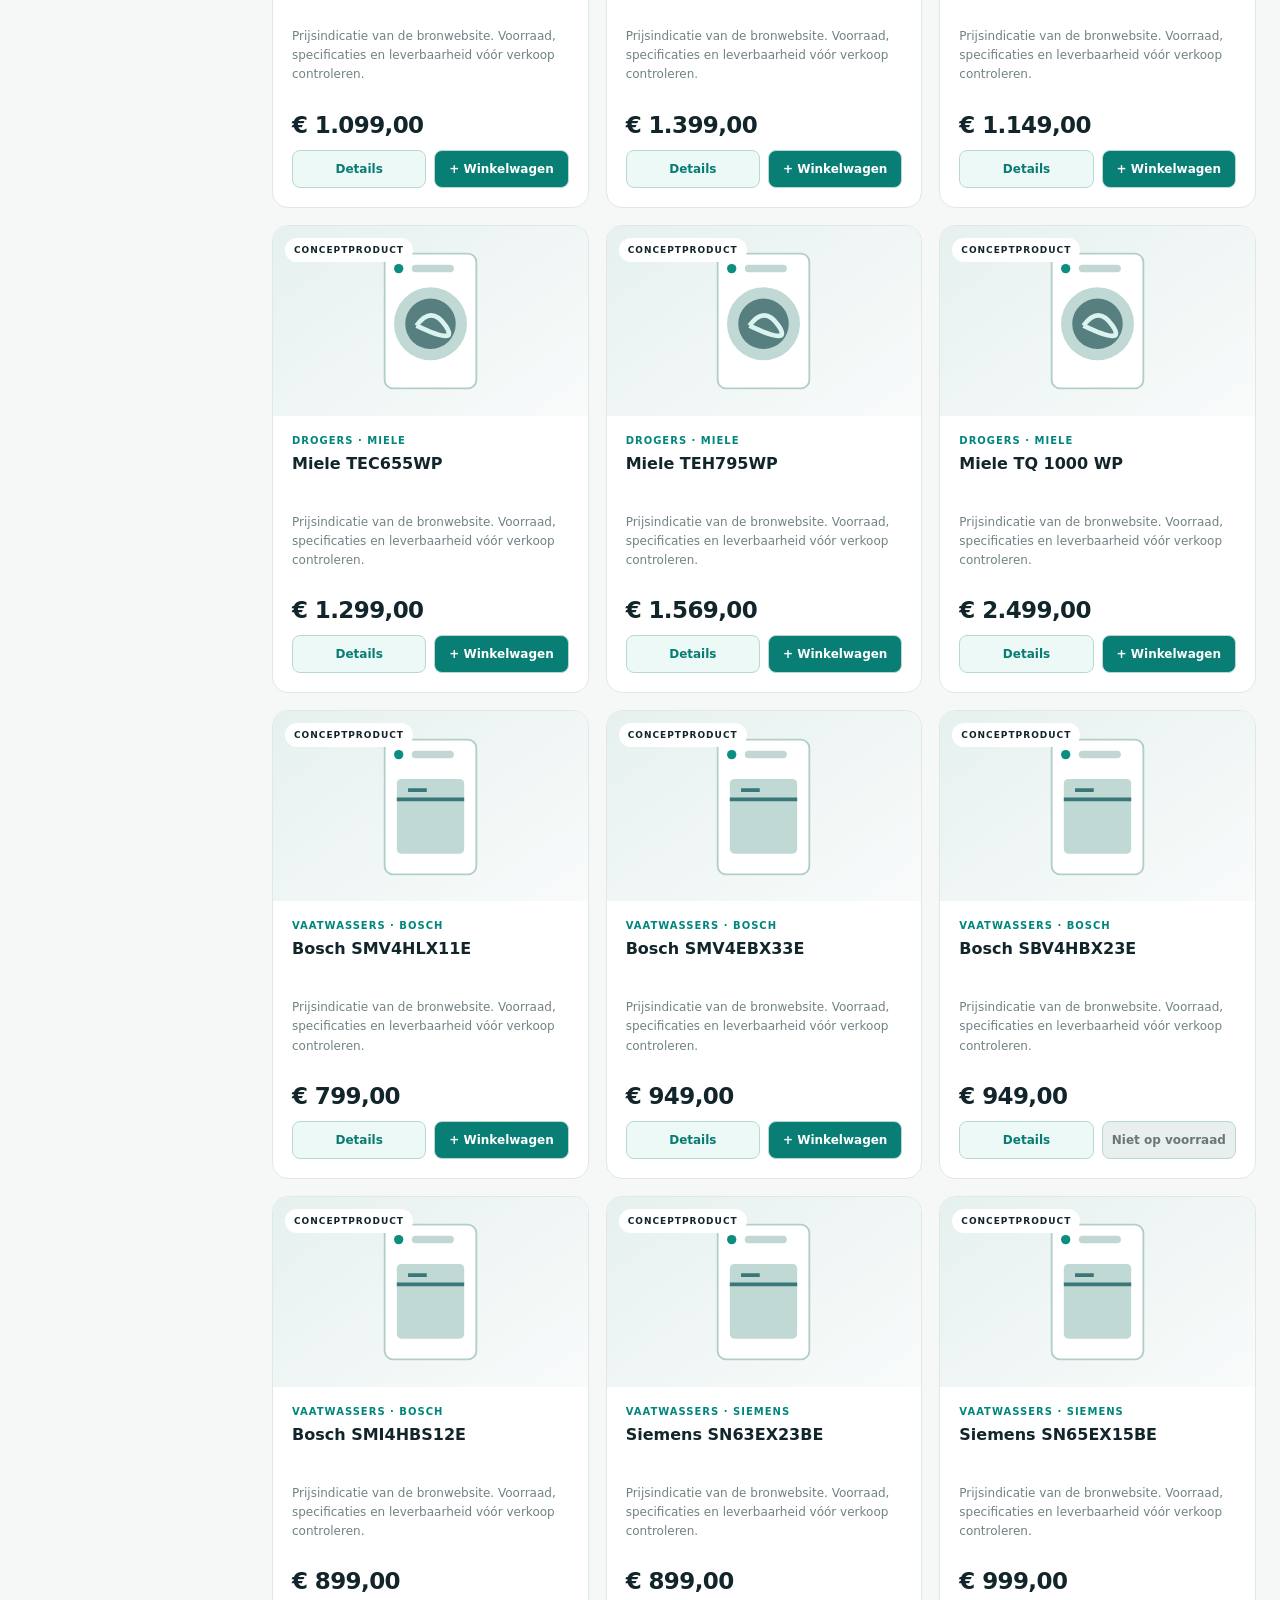
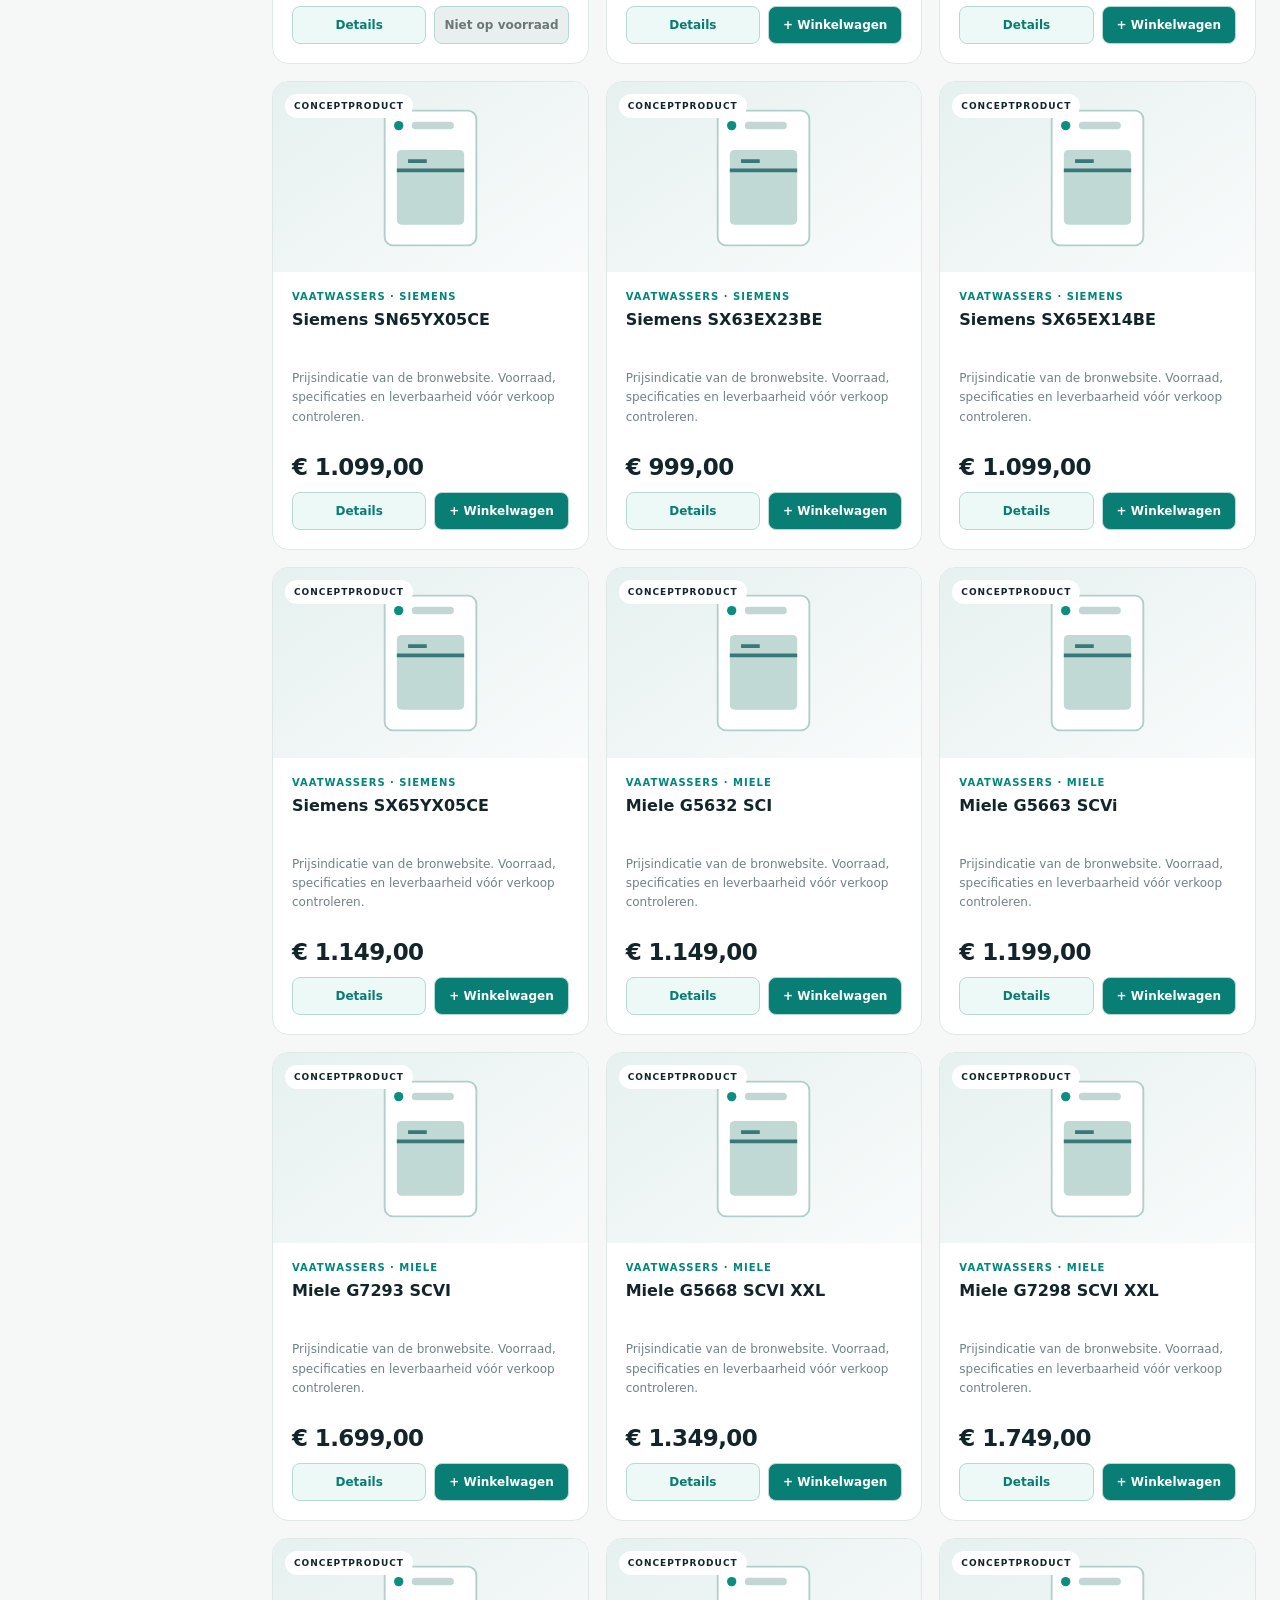
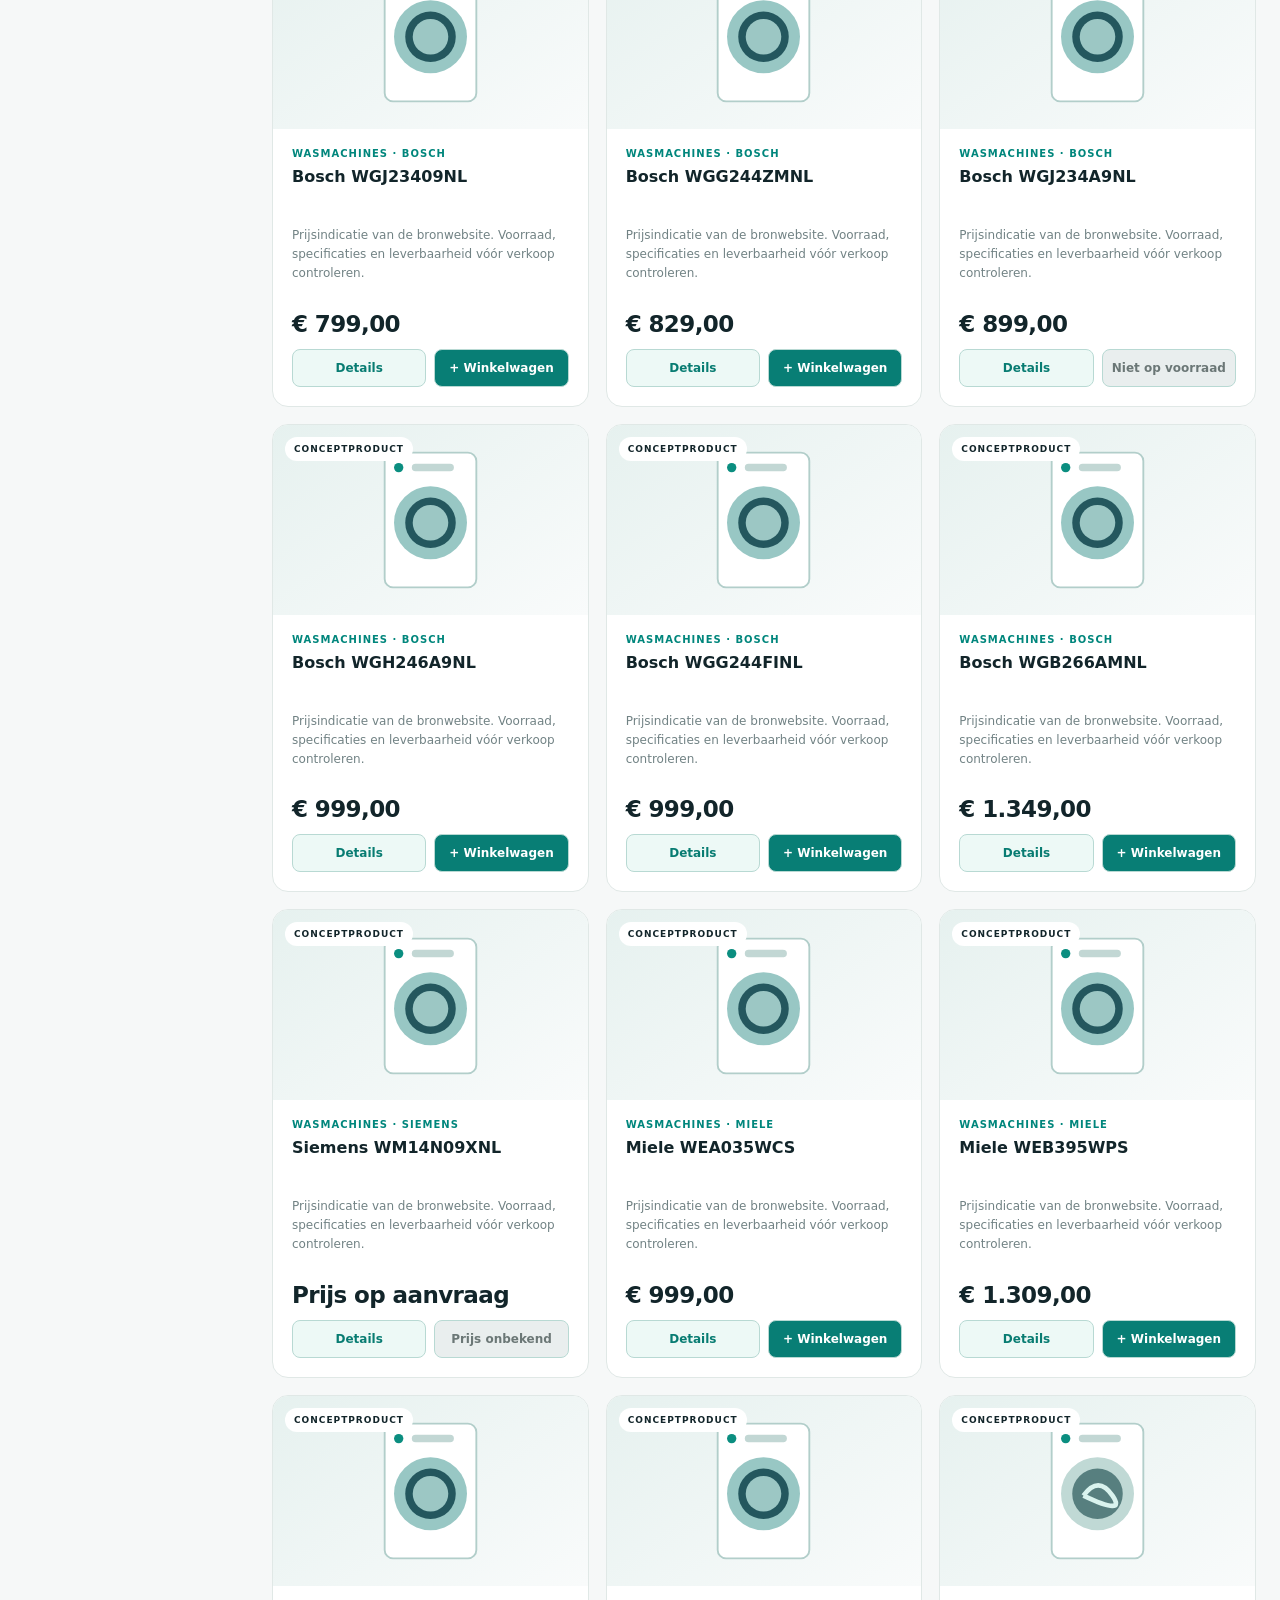
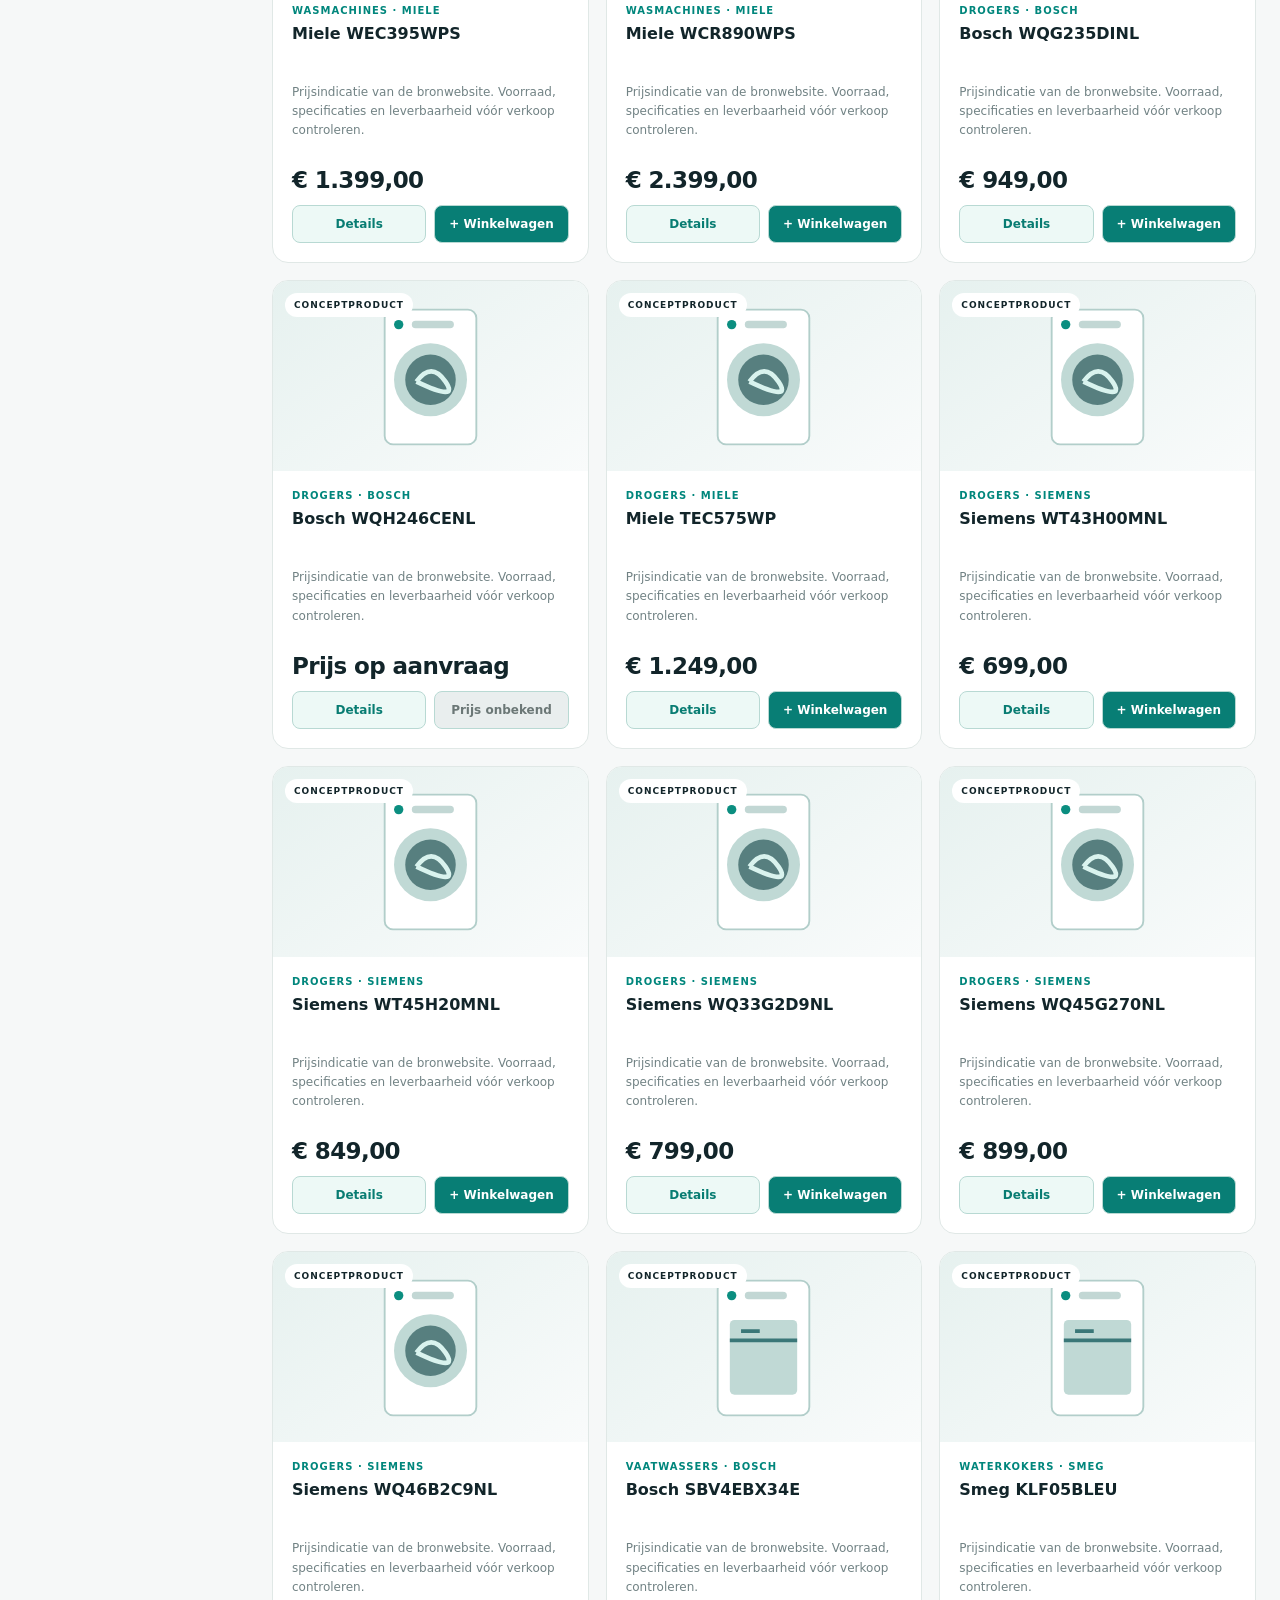
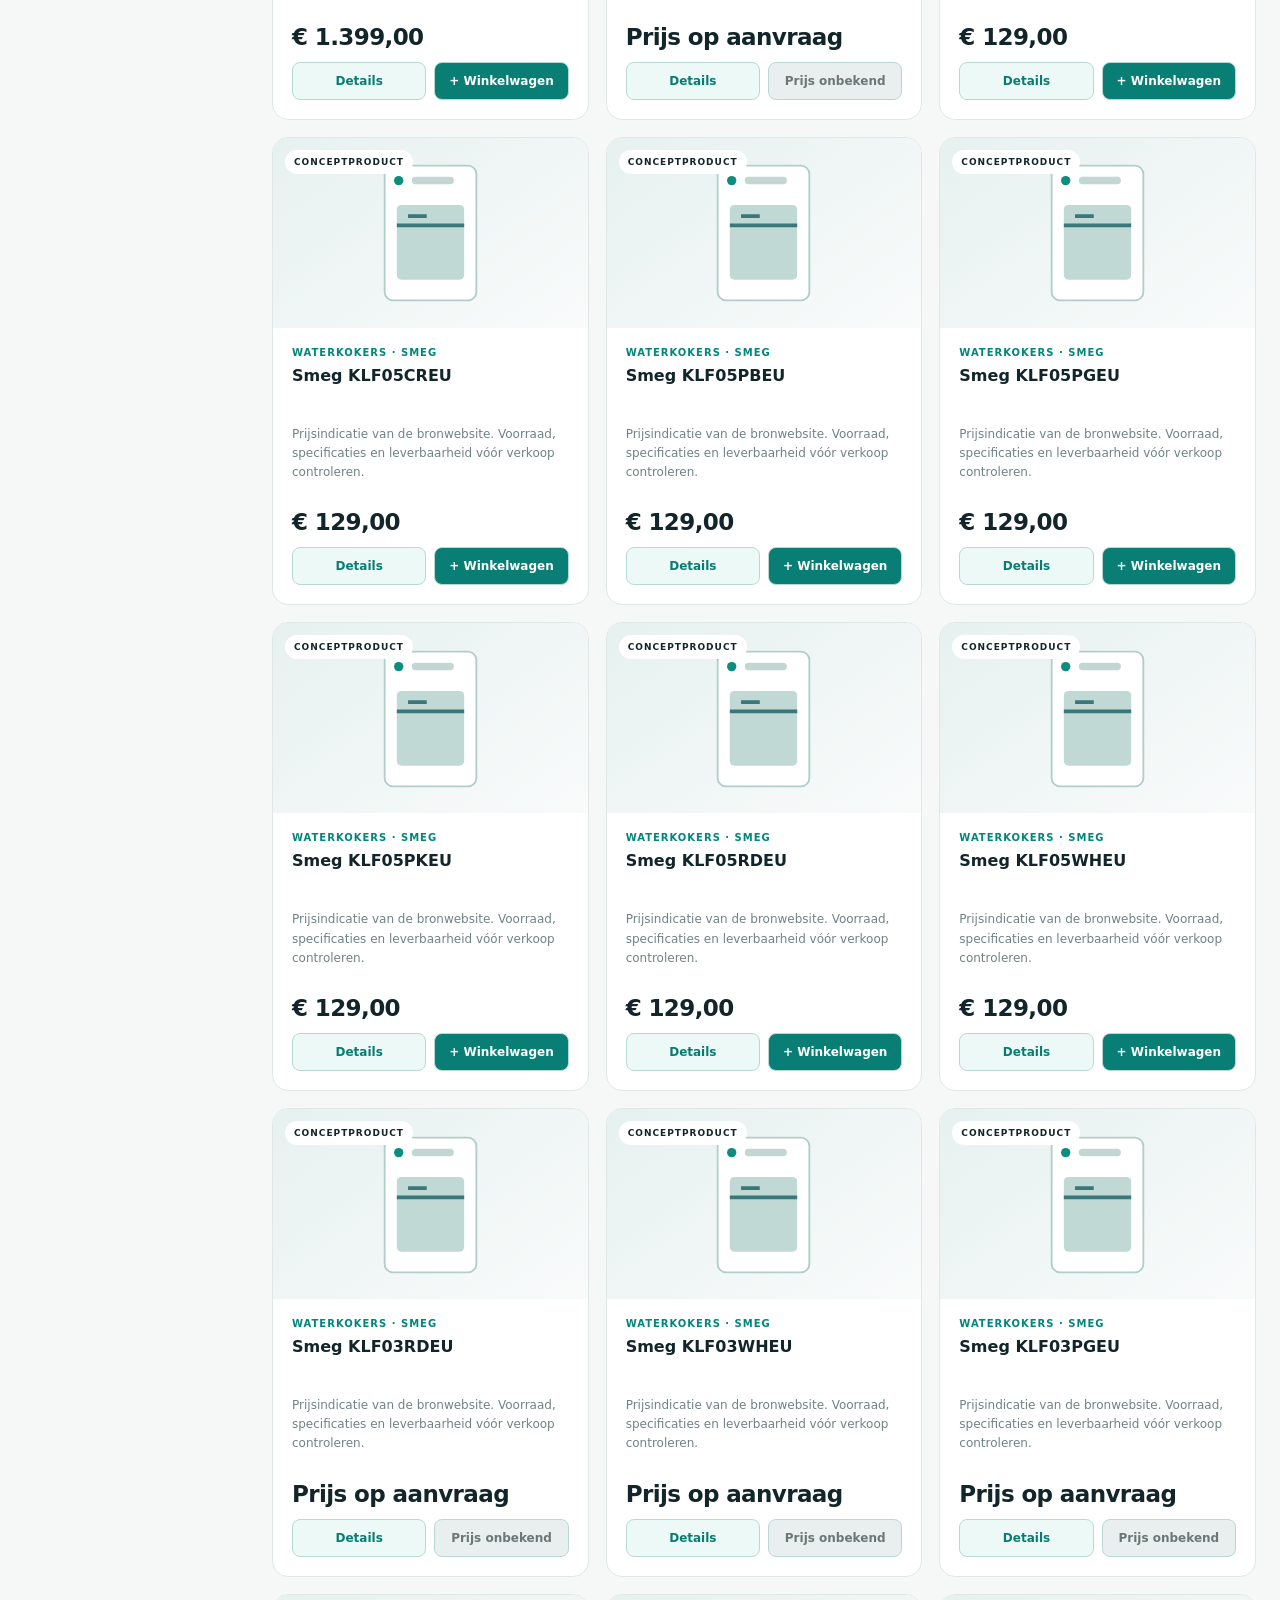
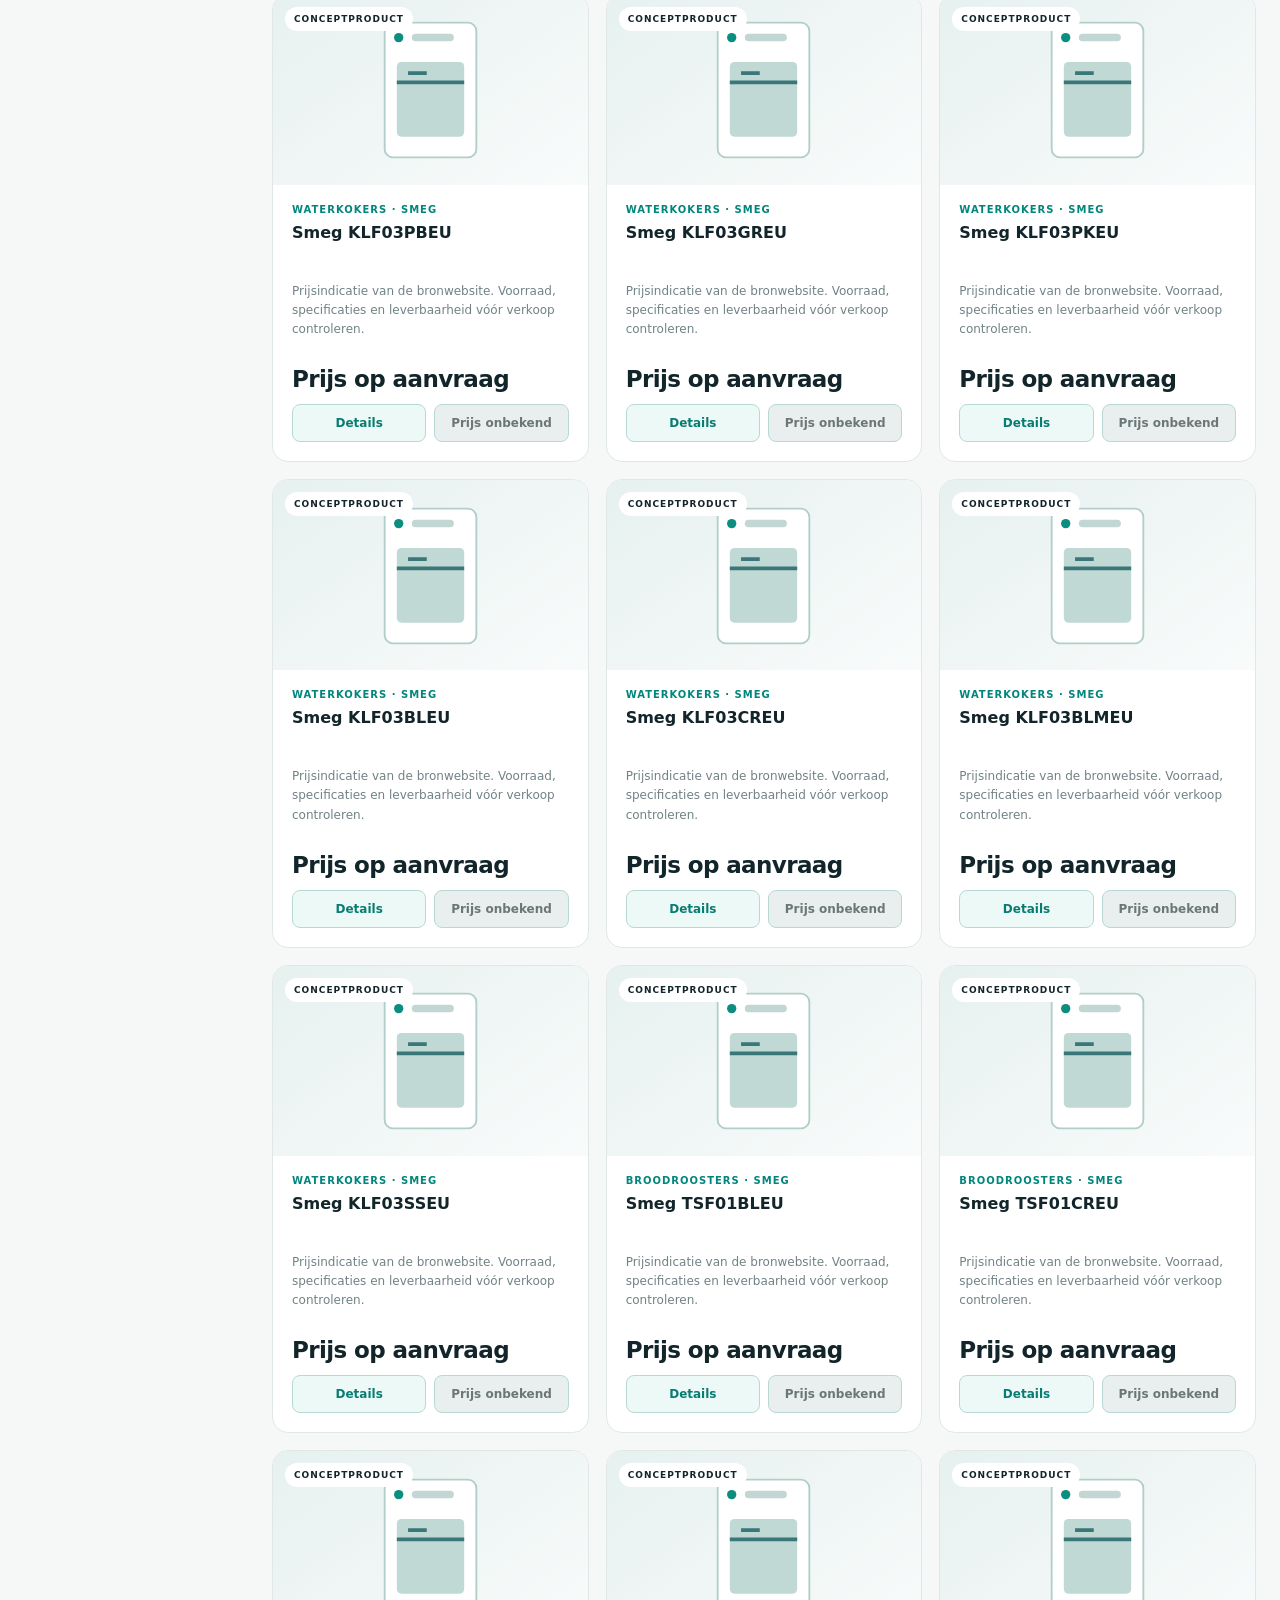
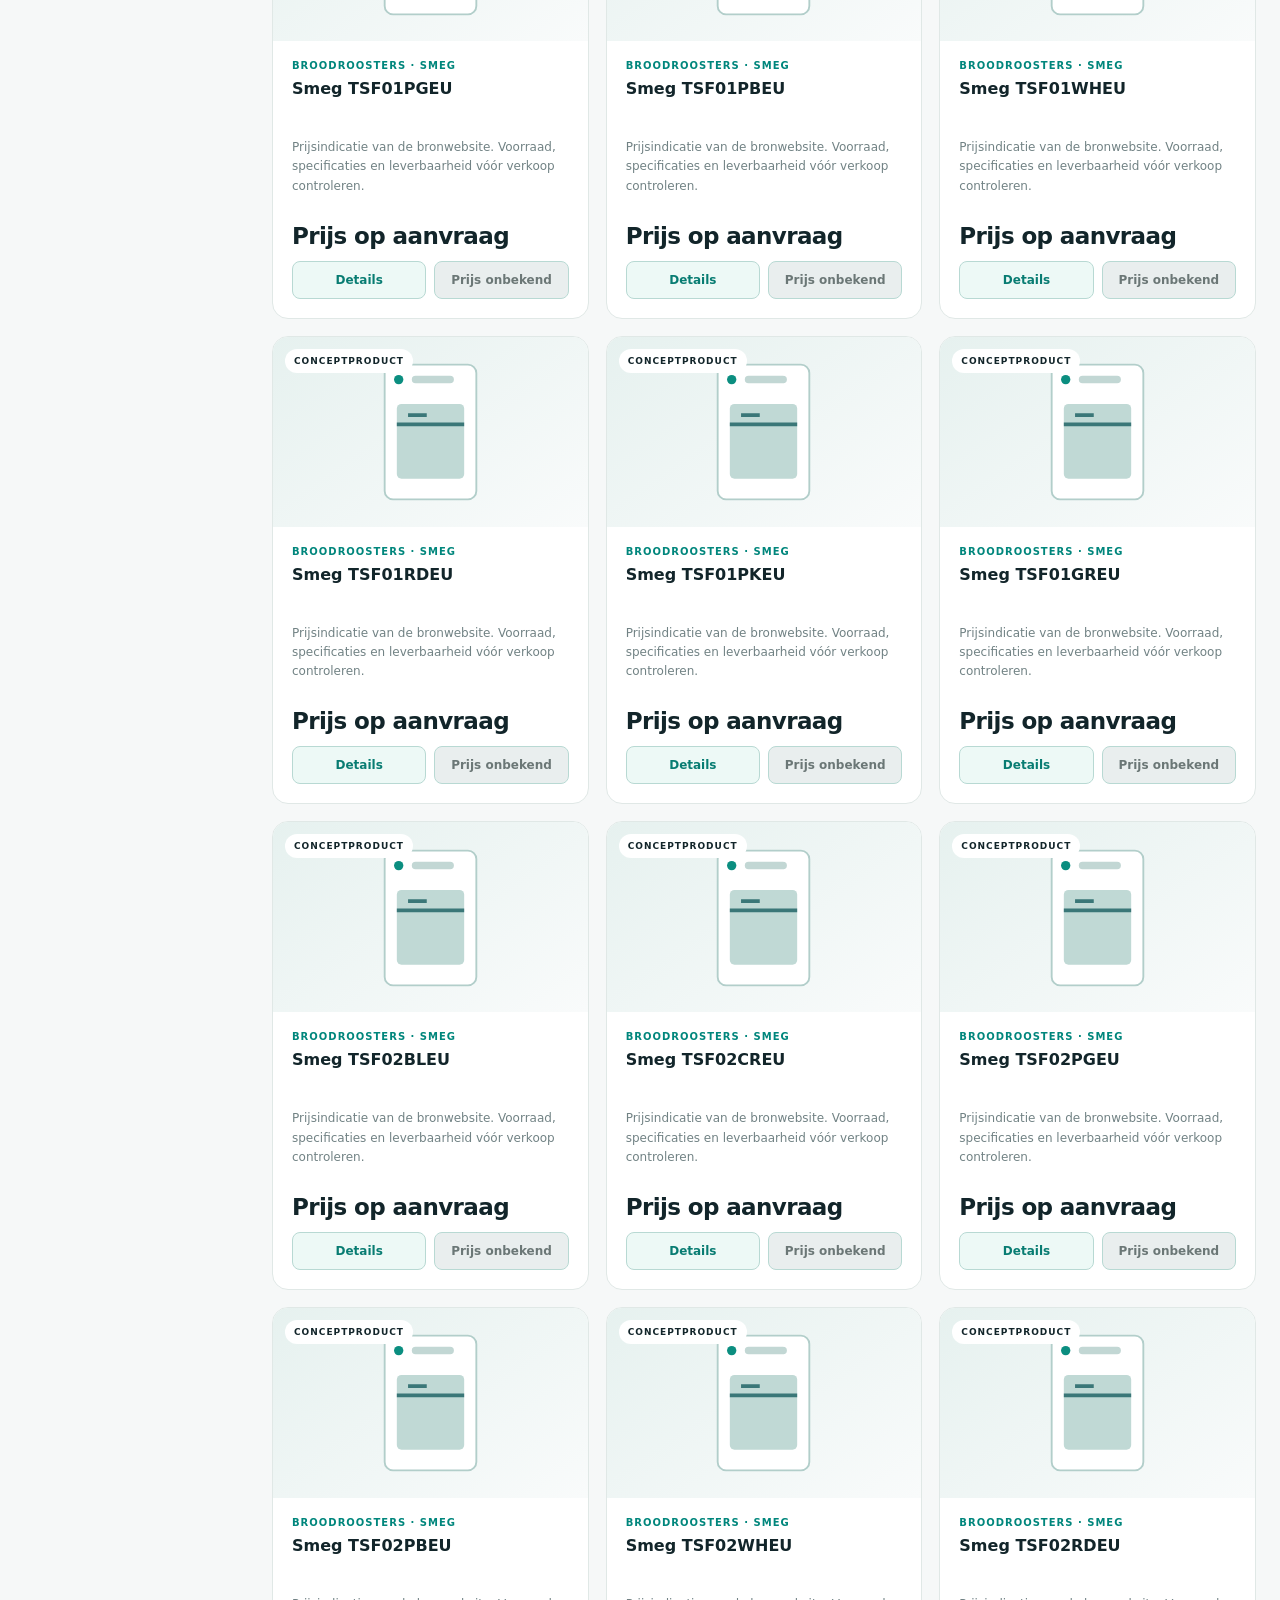
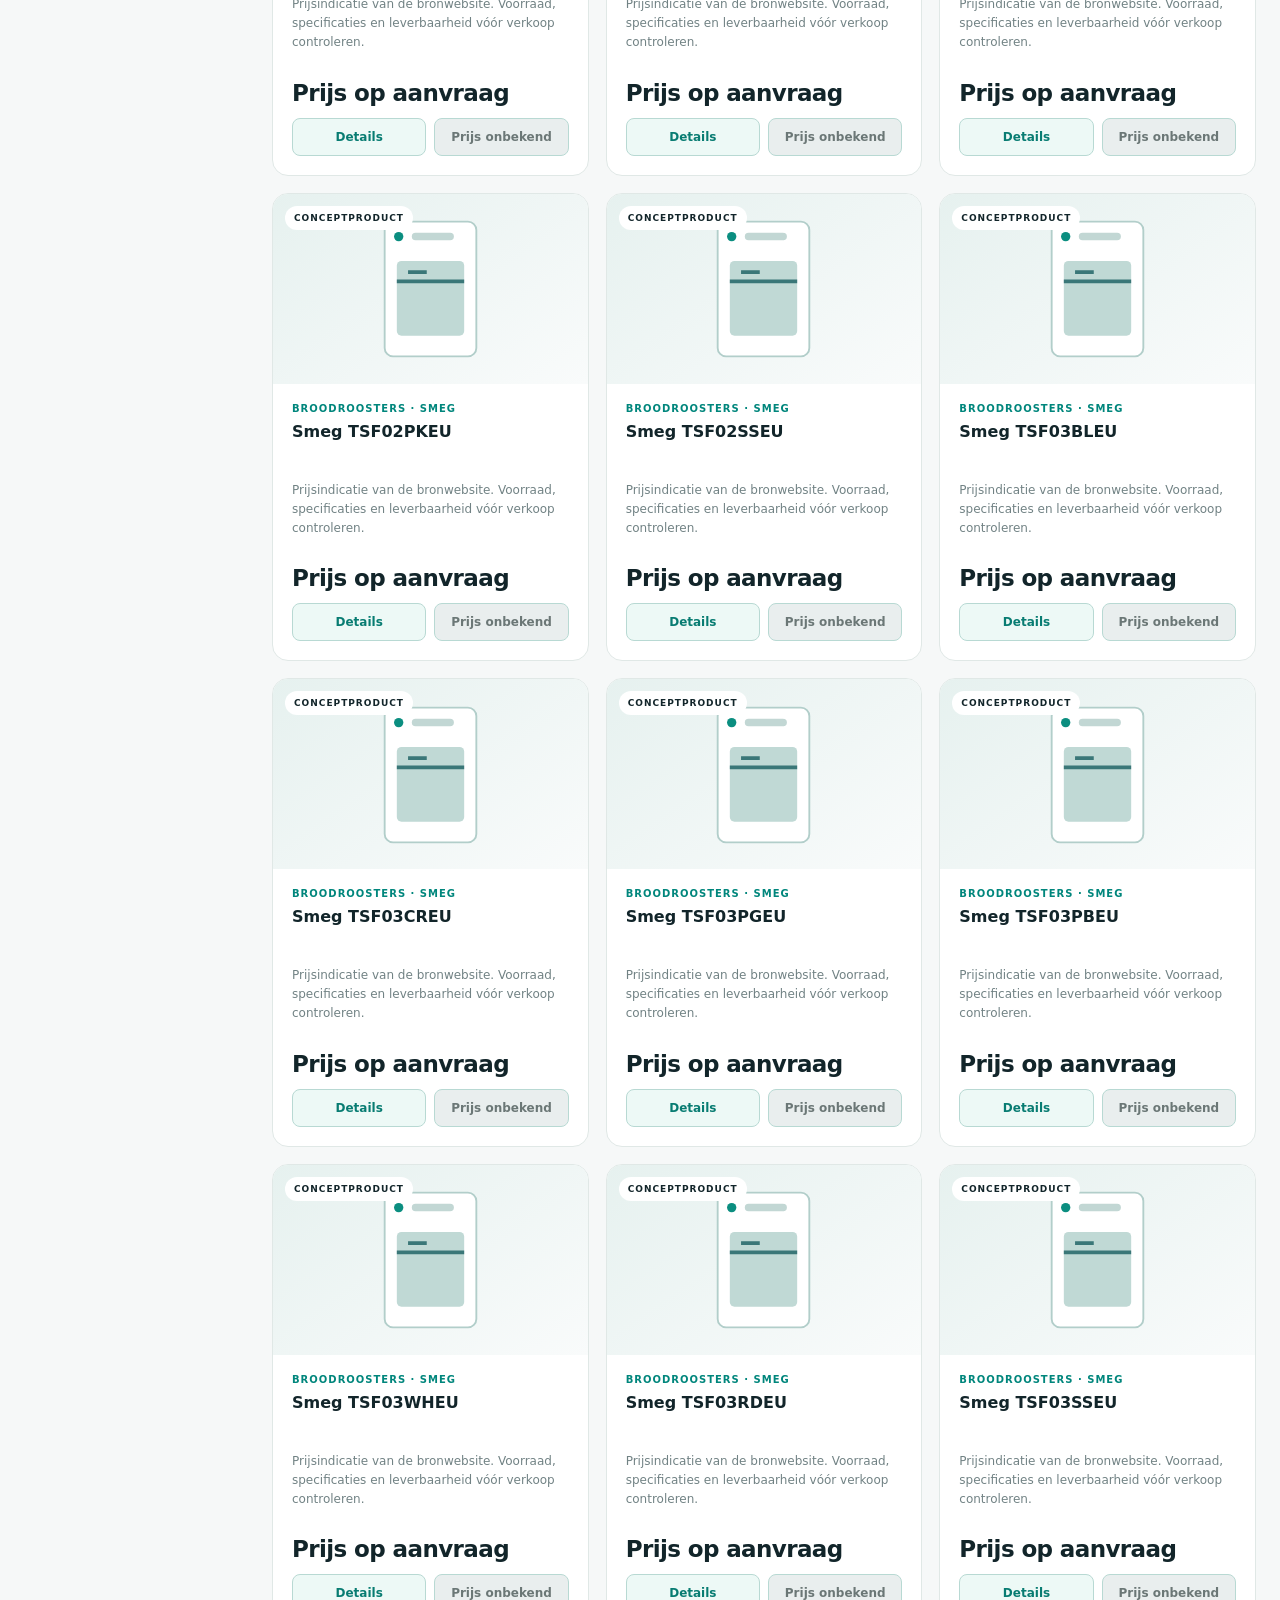
==== commit a362dd95: "Anto orange-grey branding, floating SVG cart and sourced promotional section" ====
--- a/index.html
+++ b/index.html
@@ -1 +1 @@
-<!doctype html><html lang="nl"><head><meta charset="utf-8"><meta name="viewport" content="width=device-width,initial-scale=1"><title>LJ Commerce | Anto Elektra conceptdemo</title><meta name="description" content="Conceptdemonstratie van LJ Commerce voor een moderne witgoedwebshop. Niet de officiële website van Anto Elektra."><meta name="robots" content="noindex,nofollow"><meta name="theme-color" content="#10353b"><meta property="og:type" content="website"><meta property="og:title" content="LJ Commerce | Witgoedwebshop conceptdemo"><meta property="og:description" content="Interactieve conceptdemo van LJ Studio, geen officiële Anto Elektra-webshop."><link rel="icon" href="assets/favicon.svg" type="image/svg+xml"><link rel="stylesheet" href="assets/style.css"></head><body><div class="top">LJ STUDIO PRESENTEERT · INTERACTIEVE WEBSHOPCONCEPTDEMO</div><header class="header"><div class="wrap head"><a class="brand" href="index.html">ANTO<span> ELEKTRA.</span></a><nav aria-label="Hoofdnavigatie"><a href="#producten">Assortiment</a><a href="#over">Onze aanpak</a><a href="#contact">Contact</a></nav><button class="cart-btn" type="button" id="cart-open" aria-label="Open winkelwagen">🛒 Winkelwagen <span id="cart-count">0</span></button></div></header><main><section class="hero"><div class="wrap hero-inner"><div><div class="eyebrow">Concept voor een lokale witgoedspecialist</div><h1>Goed geregeld.<br>Tot in de details.</h1><p>Van een nieuwe wasmachine tot een energiezuinige droger. Ontdek hoe een modern assortiment, persoonlijke service en eenvoudig bestellen samenkomen.</p><a class="primary" href="#producten">Ontdek het assortiment →</a></div><div class="hero-art" aria-hidden="true"><svg viewBox="0 0 220 250" fill="none"><rect x="18" y="12" width="184" height="226" rx="19" fill="#f5faf9"/><rect x="31" y="25" width="158" height="200" rx="10" stroke="#b4d2cc" stroke-width="2"/><circle cx="110" cy="137" r="66" fill="#c4e6e1"/><circle cx="110" cy="137" r="51" fill="#235b60"/><circle cx="110" cy="137" r="36" fill="#8abdb9"/><circle cx="49" cy="47" r="8" fill="#0c8d81"/><rect x="68" y="42" width="70" height="10" rx="5" fill="#c1d5d2"/></svg></div></div></section><div class="notice"><div class="wrap"><strong>Let op:</strong> dit is een onafhankelijke LJ Studio-conceptdemo, geen officiële Anto Elektra-webshop. Prijzen zijn momentopnamen van publiek getoonde informatie; voorraad en productgegevens zijn niet geverifieerd. Er kunnen geen echte bestellingen worden geplaatst.</div></div><section class="section" id="producten"><div class="wrap"><div class="eyebrow" style="color:#00877c">Slim winkelen begint hier</div><h2>Ontdek het assortiment.</h2><p class="muted">Bekijk modellen, vergelijk categorieën en probeer de interactieve winkelwagen.</p><div class="layout"><aside class="filters"><div><label for="search">Zoek op merk of model</label><input id="search" type="search" placeholder="Bijv. Bosch of WQJ"></div><div><label for="category">Categorie</label><select id="category"><option value="">Alle categorieën</option><option>Wasmachines</option><option>Drogers</option><option>Vaatwassers</option></select></div><div><label for="brand">Merk</label><select id="brand"><option value="">Alle merken</option><option>Bosch</option><option>Siemens</option><option>Miele</option></select></div><div><label for="max-price">Maximale prijs</label><select id="max-price"><option value="">Alle prijzen</option><option value="800">Tot €800</option><option value="1000">Tot €1.000</option><option value="1500">Tot €1.500</option><option value="2500">Tot €2.500</option></select></div></aside><div><div class="catalog-top"><strong id="result-count">Producten laden…</strong><select id="sort" aria-label="Sorteren"><option value="default">Aanbevolen</option><option value="asc">Prijs laag–hoog</option><option value="desc">Prijs hoog–laag</option><option value="name">Naam A–Z</option></select></div><div class="cards" id="product-grid"></div><p id="empty" hidden>Geen producten gevonden. Pas je filters aan.</p></div></div></div></section><section class="section" id="over" style="background:#eaf5f2"><div class="wrap"><div class="eyebrow" style="color:#00877c">Een webshop die voor je werkt</div><h2>Meer dan een mooie website.</h2><p class="muted">LJ Commerce combineert productoverzichten, zoekfilters, individuele productdetails en een interactieve winkelwagen in één herbruikbare basis. Een productieversie vraagt nog echte productfoto's met gebruiksrechten, voorraadbeheer, veilige betalingen, verzendregels, privacydocumentatie en testbestellingen.</p></div></section></main><footer class="foot" id="contact"><div class="wrap"><strong>LJ Commerce · door LJ Studio</strong><p>Onafhankelijke conceptdemo. Geen samenwerking met of goedkeuring van Anto Elektra geïmpliceerd.</p><p>Geen betalingen · geen echte orders · geen persoonsgegevens in deze demo. <a href="privacy.html" style="text-decoration:underline">Privacy en cookies</a> · <button type="button" data-cookie-settings class="cookie-link">Cookievoorkeuren wijzigen</button></p></div></footer><div id="cart-backdrop" class="drawer-backdrop" hidden></div><aside id="cart-drawer" class="drawer" role="dialog" aria-modal="true" aria-label="Winkelwagen" hidden><div class="drawer-head"><h2>Jouw winkelwagen</h2><button type="button" id="cart-close" aria-label="Sluit winkelwagen">✕</button></div><p class="muted">Demo · geen echte bestellingen</p><div id="cart-lines"></div><div class="progress" aria-hidden="true"><span id="shipping-progress" style="width:0"></span></div><p id="shipping-message" class="muted"></p><div class="totals" id="totals"></div><button class="primary" style="width:100%;opacity:.65;cursor:not-allowed" type="button" disabled>Afrekenen niet beschikbaar</button></aside><div class="detail-backdrop" id="detail-backdrop" hidden><section class="detail" role="dialog" aria-modal="true" aria-label="Productdetails" id="detail-content"></section></div><div class="cookie-banner" id="cookie-banner" role="region" aria-label="Cookiekeuze" hidden><div><strong>Jouw privacy</strong><p>Alleen noodzakelijke opslag voor je cookiekeuze. Optionele Google Analytics wordt uitsluitend geladen na toestemming én klantconfiguratie. <a href="privacy.html">Privacy en cookies</a>.</p></div><div class="cookie-actions"><button type="button" id="cookie-necessary">Alleen noodzakelijk</button><button type="button" id="cookie-accept">Alles toestaan</button></div></div><script src="assets/config.js" defer></script><script src="assets/consent.js" defer></script><script src="assets/qa.js" defer></script><script src="assets/app.js" defer></script></body></html>+<!doctype html><html lang="nl"><head><meta charset="utf-8"><meta name="viewport" content="width=device-width,initial-scale=1"><title>LJ Commerce | Anto Elektra conceptdemo</title><meta name="description" content="Conceptdemonstratie van LJ Commerce voor een moderne witgoedwebshop. Niet de officiële website van Anto Elektra."><meta name="robots" content="noindex,nofollow"><meta name="theme-color" content="#34373b"><meta property="og:type" content="website"><meta property="og:title" content="LJ Commerce | Witgoedwebshop conceptdemo"><meta property="og:description" content="Interactieve conceptdemo van LJ Studio, geen officiële Anto Elektra-webshop."><link rel="icon" href="assets/favicon.svg" type="image/svg+xml"><link rel="stylesheet" href="assets/style.css?v=4"></head><body><div class="top">LJ STUDIO PRESENTEERT · INTERACTIEVE WEBSHOPCONCEPTDEMO</div><header class="header"><div class="wrap head"><a class="brand" href="index.html">ANTO<span> ELEKTRA.</span></a><nav aria-label="Hoofdnavigatie"><a href="#producten">Assortiment</a><a href="#acties">Acties</a><a href="#over">Onze aanpak</a><a href="#contact">Contact</a></nav><button class="cart-btn" type="button" id="cart-open" aria-label="Open winkelwagen"><svg viewBox="0 0 24 24" width="22" height="22" fill="none" stroke="currentColor" stroke-width="1.9" stroke-linecap="round" stroke-linejoin="round" aria-hidden="true"><circle cx="9" cy="21" r="1"/><circle cx="20" cy="21" r="1"/><path d="M1 2h3l2.4 12.3a2 2 0 0 0 2 1.7H20a2 2 0 0 0 2-1.6L23 7H5"/></svg><span class="cart-label">Winkelwagen</span><span class="cart-count" id="cart-count" aria-live="polite">0</span></button></div></header><button type="button" class="floating-cart" id="floating-cart" aria-label="Open winkelwagen, 0 artikelen" hidden><svg viewBox="0 0 24 24" width="22" height="22" fill="none" stroke="currentColor" stroke-width="1.9" stroke-linecap="round" stroke-linejoin="round" aria-hidden="true"><circle cx="9" cy="21" r="1"/><circle cx="20" cy="21" r="1"/><path d="M1 2h3l2.4 12.3a2 2 0 0 0 2 1.7H20a2 2 0 0 0 2-1.6L23 7H5"/></svg><span id="floating-cart-count">0</span></button><main><section class="hero"><div class="wrap hero-inner"><div><div class="eyebrow">Concept voor een lokale witgoedspecialist</div><h1>Goed geregeld.<br>Tot in de details.</h1><p>Van een nieuwe wasmachine tot een energiezuinige droger. Ontdek hoe een modern assortiment, persoonlijke service en eenvoudig bestellen samenkomen.</p><a class="primary" href="#producten">Ontdek het assortiment →</a></div><div class="hero-art" aria-hidden="true"><svg viewBox="0 0 220 250" fill="none"><rect x="18" y="12" width="184" height="226" rx="19" fill="#f5faf9"/><rect x="31" y="25" width="158" height="200" rx="10" stroke="#b4d2cc" stroke-width="2"/><circle cx="110" cy="137" r="66" fill="#c4e6e1"/><circle cx="110" cy="137" r="51" fill="#235b60"/><circle cx="110" cy="137" r="36" fill="#8abdb9"/><circle cx="49" cy="47" r="8" fill="#0c8d81"/><rect x="68" y="42" width="70" height="10" rx="5" fill="#c1d5d2"/></svg></div></div></section><div class="notice"><div class="wrap"><strong>Let op:</strong> dit is een onafhankelijke LJ Studio-conceptdemo, geen officiële Anto Elektra-webshop. Prijzen zijn momentopnamen van publiek getoonde informatie; voorraad en productgegevens zijn niet geverifieerd. Er kunnen geen echte bestellingen worden geplaatst.</div></div><section class="section promo-section" id="acties"><div class="wrap"><div class="eyebrow">TIJDELIJKE ACTIES</div><h2>Acties & extra voordeel.</h2><p class="muted">Een overzicht van acties die Anto Elektra op de eigen website vermeldt. Controleer voorwaarden en deelnemende modellen bij de aanbieder; deze demo verrekent geen cashback.</p><div class="promo-grid"><article class="promo-card"><span class="promo-kicker">MIELE · CASHBACK</span><h3>Tot €200 cashback</h3><p>Afhankelijk van de productgroep en het geselecteerde actiemodel. Voor wasmachines en drogers gelden andere maximumbedragen.</p><span class="promo-date">21 september t/m 1 november 2026</span><a href="https://www.antoelektra.nl/acties/" target="_blank" rel="noopener noreferrer">Bekijk actievoorwaarden ↗</a></article><article class="promo-card"><span class="promo-kicker">SIEMENS · CASHBACK</span><h3>Tot €100 cashback</h3><p>Op geselecteerde Siemens-modellen voor wassen en drogen. Cashback is geen automatische korting op de winkelwagenprijs.</p><span class="promo-date">31 augustus t/m 30 november 2026</span><a href="https://www.antoelektra.nl/acties/" target="_blank" rel="noopener noreferrer">Bekijk actievoorwaarden ↗</a></article><article class="promo-card"><span class="promo-kicker">EXTRA GARANTIE</span><h3>Acties op inbouwapparatuur</h3><p>Bosch en Siemens vermelden extra garantie bij aankoop van meerdere kwalificerende inbouwapparaten. Registratie en voorwaarden kunnen gelden.</p><span class="promo-date">Controleer de actuele voorwaarden</span><a href="https://www.antoelektra.nl/acties/" target="_blank" rel="noopener noreferrer">Bekijk actievoorwaarden ↗</a></article></div><p class="promo-disclaimer">Conceptdemo · Acties zijn overgenomen als algemene informatie van de bronwebsite, niet als geverifieerde korting op een specifiek product. Acties kunnen wijzigen of verlopen.</p></div></section><section class="section" id="producten"><div class="wrap"><div class="eyebrow" style="color:#00877c">Slim winkelen begint hier</div><h2>Ontdek het assortiment.</h2><p class="muted">Bekijk modellen, vergelijk categorieën en probeer de interactieve winkelwagen.</p><div class="layout"><aside class="filters"><div><label for="search">Zoek op merk of model</label><input id="search" type="search" placeholder="Bijv. Bosch of WQJ"></div><div><label for="category">Categorie</label><select id="category"><option value="">Alle categorieën</option><option>Wasmachines</option><option>Drogers</option><option>Vaatwassers</option></select></div><div><label for="brand">Merk</label><select id="brand"><option value="">Alle merken</option><option>Bosch</option><option>Siemens</option><option>Miele</option></select></div><div><label for="max-price">Maximale prijs</label><select id="max-price"><option value="">Alle prijzen</option><option value="800">Tot €800</option><option value="1000">Tot €1.000</option><option value="1500">Tot €1.500</option><option value="2500">Tot €2.500</option></select></div></aside><div><div class="catalog-top"><strong id="result-count">Producten laden…</strong><select id="sort" aria-label="Sorteren"><option value="default">Aanbevolen</option><option value="asc">Prijs laag–hoog</option><option value="desc">Prijs hoog–laag</option><option value="name">Naam A–Z</option></select></div><div class="cards" id="product-grid"></div><p id="empty" hidden>Geen producten gevonden. Pas je filters aan.</p></div></div></div></section><section class="section" id="over" style="background:#eaf5f2"><div class="wrap"><div class="eyebrow" style="color:#00877c">Een webshop die voor je werkt</div><h2>Meer dan een mooie website.</h2><p class="muted">LJ Commerce combineert productoverzichten, zoekfilters, individuele productdetails en een interactieve winkelwagen in één herbruikbare basis. Een productieversie vraagt nog echte productfoto's met gebruiksrechten, voorraadbeheer, veilige betalingen, verzendregels, privacydocumentatie en testbestellingen.</p></div></section></main><footer class="foot" id="contact"><div class="wrap"><strong>LJ Commerce · door LJ Studio</strong><p>Onafhankelijke conceptdemo. Geen samenwerking met of goedkeuring van Anto Elektra geïmpliceerd.</p><p>Geen betalingen · geen echte orders · geen persoonsgegevens in deze demo. <a href="privacy.html" style="text-decoration:underline">Privacy en cookies</a> · <button type="button" data-cookie-settings class="cookie-link">Cookievoorkeuren wijzigen</button></p></div></footer><div id="cart-backdrop" class="drawer-backdrop" hidden></div><aside id="cart-drawer" class="drawer" role="dialog" aria-modal="true" aria-label="Winkelwagen" hidden><div class="drawer-head"><h2>Jouw winkelwagen</h2><button type="button" id="cart-close" aria-label="Sluit winkelwagen">✕</button></div><p class="muted">Demo · geen echte bestellingen</p><div id="cart-lines"></div><div class="progress" aria-hidden="true"><span id="shipping-progress" style="width:0"></span></div><p id="shipping-message" class="muted"></p><div class="totals" id="totals"></div><button class="primary" style="width:100%;opacity:.65;cursor:not-allowed" type="button" disabled>Afrekenen niet beschikbaar</button></aside><div class="detail-backdrop" id="detail-backdrop" hidden><section class="detail" role="dialog" aria-modal="true" aria-label="Productdetails" id="detail-content"></section></div><div class="cookie-banner" id="cookie-banner" role="region" aria-label="Cookiekeuze" hidden><div><strong>Jouw privacy</strong><p>Alleen noodzakelijke opslag voor je cookiekeuze. Optionele Google Analytics wordt uitsluitend geladen na toestemming én klantconfiguratie. <a href="privacy.html">Privacy en cookies</a>.</p></div><div class="cookie-actions"><button type="button" id="cookie-necessary">Alleen noodzakelijk</button><button type="button" id="cookie-accept">Alles toestaan</button></div></div><script src="assets/config.js" defer></script><script src="assets/consent.js" defer></script><script src="assets/qa.js" defer></script><script src="assets/app.js?v=4" defer></script></body></html>
--- a/assets/style.css
+++ b/assets/style.css
@@ -1 +1,2 @@
-:root{font-family:Inter,system-ui,-apple-system,sans-serif;color:#12252a;background:#f6f8f8;font-synthesis:none}*{box-sizing:border-box}body{margin:0}button,input,select{font:inherit}button{cursor:pointer}a{color:inherit;text-decoration:none}.wrap{max-width:1320px;margin:auto;padding:0 24px}.top{background:#123b42;color:#d9efea;text-align:center;padding:10px;font-size:12px}.header{position:sticky;top:0;background:#fff;z-index:20;border-bottom:1px solid #e1e8e7}.head{display:flex;align-items:center;gap:24px;min-height:78px}.brand{font-weight:900;font-size:23px;letter-spacing:-1px}.brand span{color:#008b80}.head nav{display:flex;gap:20px;font-size:13px;font-weight:700;margin-left:auto}.cart-btn,.primary{background:#087e75;color:#fff;border:0;border-radius:10px;padding:13px 18px;font-weight:800}.cart-btn{white-space:nowrap}.hero{background:#0c3339;color:white;overflow:hidden}.hero-inner{display:grid;grid-template-columns:1.3fr 1fr;gap:35px;align-items:center;min-height:390px}.eyebrow{text-transform:uppercase;letter-spacing:2px;color:#8ce1d2;font-size:11px;font-weight:900}.hero h1{font-size:clamp(36px,5vw,68px);line-height:1.02;letter-spacing:-2.5px;margin:16px 0}.hero p{color:#c4d9d7;line-height:1.7;max-width:550px}.hero-art{height:310px;display:grid;place-items:center;font-size:190px;filter:drop-shadow(0 20px 35px #031b20);color:#c4e8e2}.hero-art svg{width:260px;height:260px}.hero .primary{background:#ffac62;color:#192c2d;display:inline-block;margin-top:15px}.notice{background:#e6f4ef;color:#23584f;padding:13px 0;font-size:12px}.section{padding:55px 0}.section h2{font-size:34px;letter-spacing:-1.4px;margin:0 0 8px}.muted{color:#6d8182}.layout{display:grid;grid-template-columns:220px minmax(0,1fr);gap:28px;margin-top:26px}.filters{background:white;border:1px solid #e2e9e8;border-radius:16px;padding:20px;align-self:start;position:sticky;top:98px}.filters label{display:block;font-weight:800;font-size:12px;margin:0 0 9px}.filters select,.filters input{width:100%;padding:12px;border:1px solid #d9e4e1;border-radius:9px;margin-bottom:20px;background:white}.catalog-top{display:flex;align-items:center;justify-content:space-between;gap:12px;margin-bottom:16px}.catalog-top select{padding:10px;border:1px solid #dce8e4;border-radius:9px}.cards{display:grid;grid-template-columns:repeat(3,minmax(0,1fr));gap:17px}.product{background:white;border:1px solid #e0e8e6;border-radius:16px;overflow:hidden;display:flex;flex-direction:column;min-width:0}.product-art{height:190px;background:linear-gradient(145deg,#e6f1ef,#f9fbfb);display:grid;place-items:center;position:relative}.product-art svg{width:125px;height:145px}.product-art small{position:absolute;top:12px;left:12px;font-size:9px;font-weight:900;letter-spacing:1px;background:#fff;border-radius:30px;padding:7px 9px}.product-body{padding:19px;display:flex;flex-direction:column;flex:1}.product-body .category{color:#00867c;font-size:10px;text-transform:uppercase;font-weight:900;letter-spacing:1px}.product-body h3{font-size:16px;margin:8px 0;min-height:39px}.product-body p{font-size:12px;line-height:1.6;color:#718284}.product-bottom{margin-top:auto;padding-top:15px}.price{font-size:23px;font-weight:900;letter-spacing:-.6px}.product-actions{display:flex;gap:8px;margin-top:12px}.product-actions button{flex:1;padding:11px 8px;border-radius:8px;font-weight:800;font-size:12px;border:1px solid #b8d9d3;background:#edf9f6;color:#087c72}.product-actions button.add{background:#087e75;color:white}.product-actions button:disabled{background:#e9eeee;color:#6b7776;cursor:not-allowed}.drawer-backdrop{position:fixed;inset:0;background:#061c2088;z-index:30}.drawer{position:fixed;right:0;top:0;bottom:0;width:min(460px,100vw);background:white;z-index:31;padding:24px;overflow:auto;box-shadow:-10px 0 50px #061c2033}.drawer-head{display:flex;justify-content:space-between;align-items:center}.drawer-head button,.close{border:0;background:#eff5f2;padding:10px;border-radius:9px}.cart-line{border-bottom:1px solid #e1e9e6;padding:18px 0;display:flex;justify-content:space-between;gap:10px}.qty{display:flex;align-items:center;gap:9px;margin-top:10px}.qty button{width:29px;height:29px;border:1px solid #cde1dc;background:white;border-radius:7px}.qty input{width:42px;text-align:center;border:1px solid #cde1dc;border-radius:7px;padding:5px}.totals{margin-top:25px;border-top:2px solid #123b42;padding-top:14px}.totals div{display:flex;justify-content:space-between;margin:12px 0}.progress{height:8px;border-radius:20px;background:#e0e9e6;overflow:hidden}.progress span{height:100%;display:block;background:#078d7d}.foot{background:#102d33;color:#c9dcd9;padding:35px 0;margin-top:35px}.foot strong{color:white}.detail-backdrop{position:fixed;inset:0;background:#061c20a8;z-index:40;display:grid;place-items:center;padding:18px}.detail{background:white;border-radius:18px;padding:28px;max-width:520px;width:100%;max-height:90vh;overflow:auto}.detail h2{margin:8px 0}.detail p{line-height:1.7}.detail .close{float:right}[hidden]{display:none!important}@media(max-width:950px){.cards{grid-template-columns:repeat(2,minmax(0,1fr))}.head nav{display:none}.hero-inner{grid-template-columns:1fr}.hero-art{display:none}}@media(max-width:600px){.wrap{padding:0 16px}.head{min-height:66px;gap:10px}.brand{font-size:19px}.cart-btn{margin-left:auto;font-size:12px;padding:11px}.hero-inner{min-height:310px}.hero h1{letter-spacing:-1.7px}.section{padding:36px 0}.section h2{font-size:28px}.layout{display:block}.filters{position:static;margin-bottom:20px;display:grid;grid-template-columns:1fr 1fr;gap:0 12px}.filters label{grid-column:span 1}.filters select,.filters input{margin-bottom:12px}.cards{gap:10px}.product-art{height:140px}.product-art svg{width:90px;height:110px}.product-body{padding:12px}.product-body h3{font-size:13px;min-height:34px}.product-body p{font-size:10px}.price{font-size:18px}.product-actions{flex-direction:column}.catalog-top{align-items:flex-start}.catalog-top select{max-width:145px;font-size:11px}}+:root{font-family:Inter,system-ui,-apple-system,sans-serif;color:#12252a;background:#f6f8f8;font-synthesis:none}*{box-sizing:border-box}body{margin:0}button,input,select{font:inherit}button{cursor:pointer}a{color:inherit;text-decoration:none}.wrap{max-width:1320px;margin:auto;padding:0 24px}.top{background:#123b42;color:#d9efea;text-align:center;padding:10px;font-size:12px}.header{position:sticky;top:0;background:#fff;z-index:20;border-bottom:1px solid #e1e8e7}.head{display:flex;align-items:center;gap:24px;min-height:78px}.brand{font-weight:900;font-size:23px;letter-spacing:-1px}.brand span{color:#008b80}.head nav{display:flex;gap:20px;font-size:13px;font-weight:700;margin-left:auto}.cart-btn,.primary{background:#087e75;color:#fff;border:0;border-radius:10px;padding:13px 18px;font-weight:800}.cart-btn{white-space:nowrap}.hero{background:#0c3339;color:white;overflow:hidden}.hero-inner{display:grid;grid-template-columns:1.3fr 1fr;gap:35px;align-items:center;min-height:390px}.eyebrow{text-transform:uppercase;letter-spacing:2px;color:#8ce1d2;font-size:11px;font-weight:900}.hero h1{font-size:clamp(36px,5vw,68px);line-height:1.02;letter-spacing:-2.5px;margin:16px 0}.hero p{color:#c4d9d7;line-height:1.7;max-width:550px}.hero-art{height:310px;display:grid;place-items:center;font-size:190px;filter:drop-shadow(0 20px 35px #031b20);color:#c4e8e2}.hero-art svg{width:260px;height:260px}.hero .primary{background:#ffac62;color:#192c2d;display:inline-block;margin-top:15px}.notice{background:#e6f4ef;color:#23584f;padding:13px 0;font-size:12px}.section{padding:55px 0}.section h2{font-size:34px;letter-spacing:-1.4px;margin:0 0 8px}.muted{color:#6d8182}.layout{display:grid;grid-template-columns:220px minmax(0,1fr);gap:28px;margin-top:26px}.filters{background:white;border:1px solid #e2e9e8;border-radius:16px;padding:20px;align-self:start;position:sticky;top:98px}.filters label{display:block;font-weight:800;font-size:12px;margin:0 0 9px}.filters select,.filters input{width:100%;padding:12px;border:1px solid #d9e4e1;border-radius:9px;margin-bottom:20px;background:white}.catalog-top{display:flex;align-items:center;justify-content:space-between;gap:12px;margin-bottom:16px}.catalog-top select{padding:10px;border:1px solid #dce8e4;border-radius:9px}.cards{display:grid;grid-template-columns:repeat(3,minmax(0,1fr));gap:17px}.product{background:white;border:1px solid #e0e8e6;border-radius:16px;overflow:hidden;display:flex;flex-direction:column;min-width:0}.product-art{height:190px;background:linear-gradient(145deg,#e6f1ef,#f9fbfb);display:grid;place-items:center;position:relative}.product-art svg{width:125px;height:145px}.product-art small{position:absolute;top:12px;left:12px;font-size:9px;font-weight:900;letter-spacing:1px;background:#fff;border-radius:30px;padding:7px 9px}.product-body{padding:19px;display:flex;flex-direction:column;flex:1}.product-body .category{color:#00867c;font-size:10px;text-transform:uppercase;font-weight:900;letter-spacing:1px}.product-body h3{font-size:16px;margin:8px 0;min-height:39px}.product-body p{font-size:12px;line-height:1.6;color:#718284}.product-bottom{margin-top:auto;padding-top:15px}.price{font-size:23px;font-weight:900;letter-spacing:-.6px}.product-actions{display:flex;gap:8px;margin-top:12px}.product-actions button{flex:1;padding:11px 8px;border-radius:8px;font-weight:800;font-size:12px;border:1px solid #b8d9d3;background:#edf9f6;color:#087c72}.product-actions button.add{background:#087e75;color:white}.product-actions button:disabled{background:#e9eeee;color:#6b7776;cursor:not-allowed}.drawer-backdrop{position:fixed;inset:0;background:#061c2088;z-index:30}.drawer{position:fixed;right:0;top:0;bottom:0;width:min(460px,100vw);background:white;z-index:31;padding:24px;overflow:auto;box-shadow:-10px 0 50px #061c2033}.drawer-head{display:flex;justify-content:space-between;align-items:center}.drawer-head button,.close{border:0;background:#eff5f2;padding:10px;border-radius:9px}.cart-line{border-bottom:1px solid #e1e9e6;padding:18px 0;display:flex;justify-content:space-between;gap:10px}.qty{display:flex;align-items:center;gap:9px;margin-top:10px}.qty button{width:29px;height:29px;border:1px solid #cde1dc;background:white;border-radius:7px}.qty input{width:42px;text-align:center;border:1px solid #cde1dc;border-radius:7px;padding:5px}.totals{margin-top:25px;border-top:2px solid #123b42;padding-top:14px}.totals div{display:flex;justify-content:space-between;margin:12px 0}.progress{height:8px;border-radius:20px;background:#e0e9e6;overflow:hidden}.progress span{height:100%;display:block;background:#078d7d}.foot{background:#102d33;color:#c9dcd9;padding:35px 0;margin-top:35px}.foot strong{color:white}.detail-backdrop{position:fixed;inset:0;background:#061c20a8;z-index:40;display:grid;place-items:center;padding:18px}.detail{background:white;border-radius:18px;padding:28px;max-width:520px;width:100%;max-height:90vh;overflow:auto}.detail h2{margin:8px 0}.detail p{line-height:1.7}.detail .close{float:right}[hidden]{display:none!important}@media(max-width:950px){.cards{grid-template-columns:repeat(2,minmax(0,1fr))}.head nav{display:none}.hero-inner{grid-template-columns:1fr}.hero-art{display:none}}@media(max-width:600px){.wrap{padding:0 16px}.head{min-height:66px;gap:10px}.brand{font-size:19px}.cart-btn{margin-left:auto;font-size:12px;padding:11px}.hero-inner{min-height:310px}.hero h1{letter-spacing:-1.7px}.section{padding:36px 0}.section h2{font-size:28px}.layout{display:block}.filters{position:static;margin-bottom:20px;display:grid;grid-template-columns:1fr 1fr;gap:0 12px}.filters label{grid-column:span 1}.filters select,.filters input{margin-bottom:12px}.cards{gap:10px}.product-art{height:140px}.product-art svg{width:90px;height:110px}.product-body{padding:12px}.product-body h3{font-size:13px;min-height:34px}.product-body p{font-size:10px}.price{font-size:18px}.product-actions{flex-direction:column}.catalog-top{align-items:flex-start}.catalog-top select{max-width:145px;font-size:11px}}
+/* Masterprompt 3.0 consent UI */.cookie-banner{position:fixed;left:16px;right:16px;bottom:16px;z-index:100;background:#fff;color:#173b40;border:1px solid #b5d8d2;box-shadow:0 15px 60px #071e2255;border-radius:16px;padding:20px;max-width:940px;margin:auto;display:flex;align-items:center;gap:24px}.cookie-banner[hidden]{display:none!important}.cookie-banner strong{font-size:16px}.cookie-banner p{font-size:13px;line-height:1.6;margin:5px 0 0}.cookie-banner a{text-decoration:underline}.cookie-actions{display:flex;gap:8px;flex-shrink:0}.cookie-actions button{padding:12px 14px;border:1px solid #0b7d72;border-radius:9px;background:#fff;color:#07594f;font-size:12px;font-weight:800}.cookie-actions button:last-child{background:#087e75;color:#fff}.cookie-link{background:none;border:0;color:inherit;text-decoration:underline;padding:0}.cookie-actions button:focus-visible,.cookie-link:focus-visible,a:focus-visible,button:focus-visible,input:focus-visible,select:focus-visible{outline:3px solid #f6a251;outline-offset:3px}@media(max-width:650px){.cookie-banner{display:block;padding:17px;bottom:8px;left:8px;right:8px}.cookie-actions{margin-top:14px;flex-wrap:wrap}.cookie-actions button{flex:1;min-width:130px}}
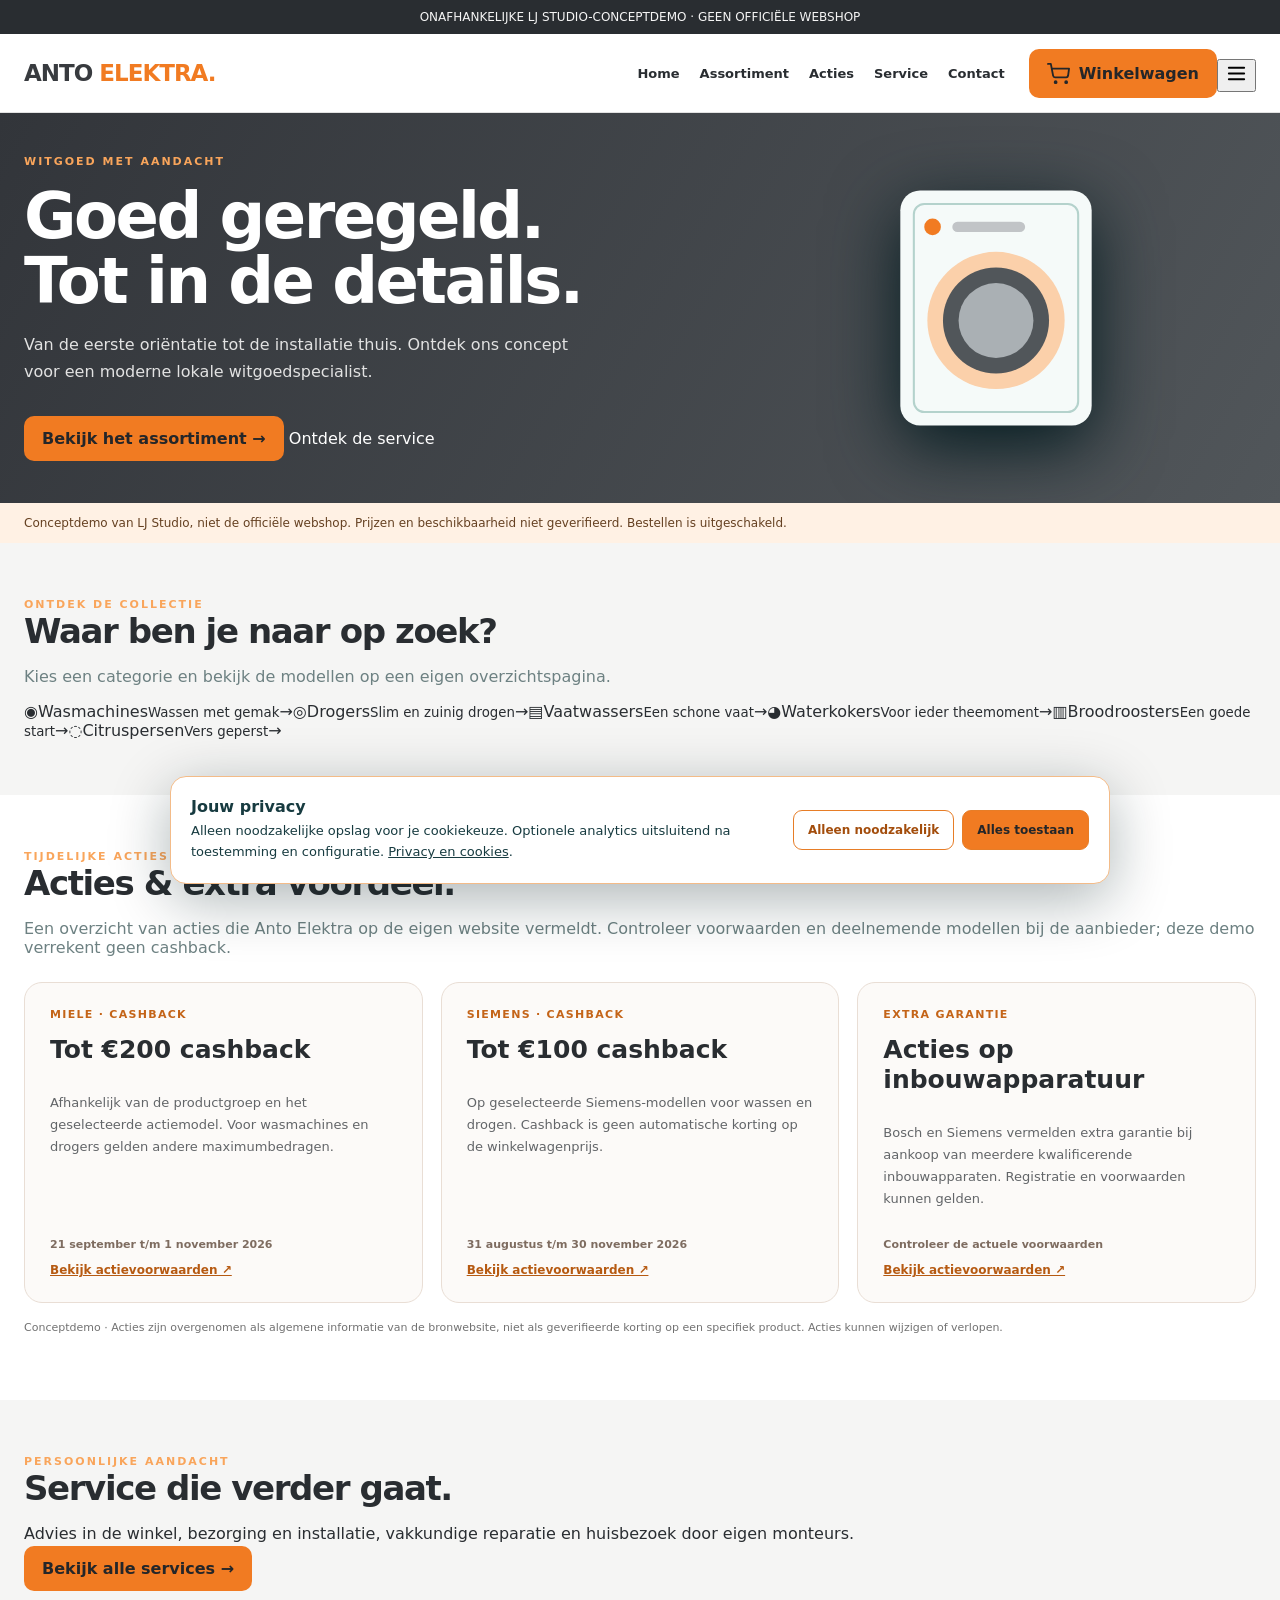
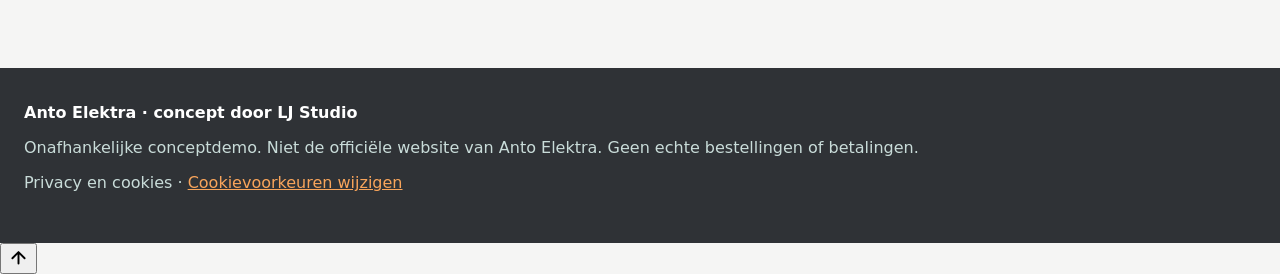
==== commit 3038a0a7: "Separate homepage and catalog; mobile cart and menu; back to top" ====
--- a/index.html
+++ b/index.html
@@ -1 +1 @@
-<!doctype html><html lang="nl"><head><meta charset="utf-8"><meta name="viewport" content="width=device-width,initial-scale=1"><title>LJ Commerce | Anto Elektra conceptdemo</title><meta name="description" content="Conceptdemonstratie van LJ Commerce voor een moderne witgoedwebshop. Niet de officiële website van Anto Elektra."><meta name="robots" content="noindex,nofollow"><meta name="theme-color" content="#34373b"><meta property="og:type" content="website"><meta property="og:title" content="LJ Commerce | Witgoedwebshop conceptdemo"><meta property="og:description" content="Interactieve conceptdemo van LJ Studio, geen officiële Anto Elektra-webshop."><link rel="icon" href="assets/favicon.svg" type="image/svg+xml"><link rel="stylesheet" href="assets/style.css?v=4"></head><body><div class="top">LJ STUDIO PRESENTEERT · INTERACTIEVE WEBSHOPCONCEPTDEMO</div><header class="header"><div class="wrap head"><a class="brand" href="index.html">ANTO<span> ELEKTRA.</span></a><nav aria-label="Hoofdnavigatie"><a href="#producten">Assortiment</a><a href="#acties">Acties</a><a href="#over">Onze aanpak</a><a href="#contact">Contact</a></nav><button class="cart-btn" type="button" id="cart-open" aria-label="Open winkelwagen"><svg viewBox="0 0 24 24" width="22" height="22" fill="none" stroke="currentColor" stroke-width="1.9" stroke-linecap="round" stroke-linejoin="round" aria-hidden="true"><circle cx="9" cy="21" r="1"/><circle cx="20" cy="21" r="1"/><path d="M1 2h3l2.4 12.3a2 2 0 0 0 2 1.7H20a2 2 0 0 0 2-1.6L23 7H5"/></svg><span class="cart-label">Winkelwagen</span><span class="cart-count" id="cart-count" aria-live="polite">0</span></button></div></header><button type="button" class="floating-cart" id="floating-cart" aria-label="Open winkelwagen, 0 artikelen" hidden><svg viewBox="0 0 24 24" width="22" height="22" fill="none" stroke="currentColor" stroke-width="1.9" stroke-linecap="round" stroke-linejoin="round" aria-hidden="true"><circle cx="9" cy="21" r="1"/><circle cx="20" cy="21" r="1"/><path d="M1 2h3l2.4 12.3a2 2 0 0 0 2 1.7H20a2 2 0 0 0 2-1.6L23 7H5"/></svg><span id="floating-cart-count">0</span></button><main><section class="hero"><div class="wrap hero-inner"><div><div class="eyebrow">Concept voor een lokale witgoedspecialist</div><h1>Goed geregeld.<br>Tot in de details.</h1><p>Van een nieuwe wasmachine tot een energiezuinige droger. Ontdek hoe een modern assortiment, persoonlijke service en eenvoudig bestellen samenkomen.</p><a class="primary" href="#producten">Ontdek het assortiment →</a></div><div class="hero-art" aria-hidden="true"><svg viewBox="0 0 220 250" fill="none"><rect x="18" y="12" width="184" height="226" rx="19" fill="#f5faf9"/><rect x="31" y="25" width="158" height="200" rx="10" stroke="#b4d2cc" stroke-width="2"/><circle cx="110" cy="137" r="66" fill="#c4e6e1"/><circle cx="110" cy="137" r="51" fill="#235b60"/><circle cx="110" cy="137" r="36" fill="#8abdb9"/><circle cx="49" cy="47" r="8" fill="#0c8d81"/><rect x="68" y="42" width="70" height="10" rx="5" fill="#c1d5d2"/></svg></div></div></section><div class="notice"><div class="wrap"><strong>Let op:</strong> dit is een onafhankelijke LJ Studio-conceptdemo, geen officiële Anto Elektra-webshop. Prijzen zijn momentopnamen van publiek getoonde informatie; voorraad en productgegevens zijn niet geverifieerd. Er kunnen geen echte bestellingen worden geplaatst.</div></div><section class="section promo-section" id="acties"><div class="wrap"><div class="eyebrow">TIJDELIJKE ACTIES</div><h2>Acties & extra voordeel.</h2><p class="muted">Een overzicht van acties die Anto Elektra op de eigen website vermeldt. Controleer voorwaarden en deelnemende modellen bij de aanbieder; deze demo verrekent geen cashback.</p><div class="promo-grid"><article class="promo-card"><span class="promo-kicker">MIELE · CASHBACK</span><h3>Tot €200 cashback</h3><p>Afhankelijk van de productgroep en het geselecteerde actiemodel. Voor wasmachines en drogers gelden andere maximumbedragen.</p><span class="promo-date">21 september t/m 1 november 2026</span><a href="https://www.antoelektra.nl/acties/" target="_blank" rel="noopener noreferrer">Bekijk actievoorwaarden ↗</a></article><article class="promo-card"><span class="promo-kicker">SIEMENS · CASHBACK</span><h3>Tot €100 cashback</h3><p>Op geselecteerde Siemens-modellen voor wassen en drogen. Cashback is geen automatische korting op de winkelwagenprijs.</p><span class="promo-date">31 augustus t/m 30 november 2026</span><a href="https://www.antoelektra.nl/acties/" target="_blank" rel="noopener noreferrer">Bekijk actievoorwaarden ↗</a></article><article class="promo-card"><span class="promo-kicker">EXTRA GARANTIE</span><h3>Acties op inbouwapparatuur</h3><p>Bosch en Siemens vermelden extra garantie bij aankoop van meerdere kwalificerende inbouwapparaten. Registratie en voorwaarden kunnen gelden.</p><span class="promo-date">Controleer de actuele voorwaarden</span><a href="https://www.antoelektra.nl/acties/" target="_blank" rel="noopener noreferrer">Bekijk actievoorwaarden ↗</a></article></div><p class="promo-disclaimer">Conceptdemo · Acties zijn overgenomen als algemene informatie van de bronwebsite, niet als geverifieerde korting op een specifiek product. Acties kunnen wijzigen of verlopen.</p></div></section><section class="section" id="producten"><div class="wrap"><div class="eyebrow" style="color:#00877c">Slim winkelen begint hier</div><h2>Ontdek het assortiment.</h2><p class="muted">Bekijk modellen, vergelijk categorieën en probeer de interactieve winkelwagen.</p><div class="layout"><aside class="filters"><div><label for="search">Zoek op merk of model</label><input id="search" type="search" placeholder="Bijv. Bosch of WQJ"></div><div><label for="category">Categorie</label><select id="category"><option value="">Alle categorieën</option><option>Wasmachines</option><option>Drogers</option><option>Vaatwassers</option></select></div><div><label for="brand">Merk</label><select id="brand"><option value="">Alle merken</option><option>Bosch</option><option>Siemens</option><option>Miele</option></select></div><div><label for="max-price">Maximale prijs</label><select id="max-price"><option value="">Alle prijzen</option><option value="800">Tot €800</option><option value="1000">Tot €1.000</option><option value="1500">Tot €1.500</option><option value="2500">Tot €2.500</option></select></div></aside><div><div class="catalog-top"><strong id="result-count">Producten laden…</strong><select id="sort" aria-label="Sorteren"><option value="default">Aanbevolen</option><option value="asc">Prijs laag–hoog</option><option value="desc">Prijs hoog–laag</option><option value="name">Naam A–Z</option></select></div><div class="cards" id="product-grid"></div><p id="empty" hidden>Geen producten gevonden. Pas je filters aan.</p></div></div></div></section><section class="section" id="over" style="background:#eaf5f2"><div class="wrap"><div class="eyebrow" style="color:#00877c">Een webshop die voor je werkt</div><h2>Meer dan een mooie website.</h2><p class="muted">LJ Commerce combineert productoverzichten, zoekfilters, individuele productdetails en een interactieve winkelwagen in één herbruikbare basis. Een productieversie vraagt nog echte productfoto's met gebruiksrechten, voorraadbeheer, veilige betalingen, verzendregels, privacydocumentatie en testbestellingen.</p></div></section></main><footer class="foot" id="contact"><div class="wrap"><strong>LJ Commerce · door LJ Studio</strong><p>Onafhankelijke conceptdemo. Geen samenwerking met of goedkeuring van Anto Elektra geïmpliceerd.</p><p>Geen betalingen · geen echte orders · geen persoonsgegevens in deze demo. <a href="privacy.html" style="text-decoration:underline">Privacy en cookies</a> · <button type="button" data-cookie-settings class="cookie-link">Cookievoorkeuren wijzigen</button></p></div></footer><div id="cart-backdrop" class="drawer-backdrop" hidden></div><aside id="cart-drawer" class="drawer" role="dialog" aria-modal="true" aria-label="Winkelwagen" hidden><div class="drawer-head"><h2>Jouw winkelwagen</h2><button type="button" id="cart-close" aria-label="Sluit winkelwagen">✕</button></div><p class="muted">Demo · geen echte bestellingen</p><div id="cart-lines"></div><div class="progress" aria-hidden="true"><span id="shipping-progress" style="width:0"></span></div><p id="shipping-message" class="muted"></p><div class="totals" id="totals"></div><button class="primary" style="width:100%;opacity:.65;cursor:not-allowed" type="button" disabled>Afrekenen niet beschikbaar</button></aside><div class="detail-backdrop" id="detail-backdrop" hidden><section class="detail" role="dialog" aria-modal="true" aria-label="Productdetails" id="detail-content"></section></div><div class="cookie-banner" id="cookie-banner" role="region" aria-label="Cookiekeuze" hidden><div><strong>Jouw privacy</strong><p>Alleen noodzakelijke opslag voor je cookiekeuze. Optionele Google Analytics wordt uitsluitend geladen na toestemming én klantconfiguratie. <a href="privacy.html">Privacy en cookies</a>.</p></div><div class="cookie-actions"><button type="button" id="cookie-necessary">Alleen noodzakelijk</button><button type="button" id="cookie-accept">Alles toestaan</button></div></div><script src="assets/config.js" defer></script><script src="assets/consent.js" defer></script><script src="assets/qa.js" defer></script><script src="assets/app.js?v=4" defer></script></body></html>+<!doctype html><html lang="nl"><head><meta charset="utf-8"><meta name="viewport" content="width=device-width,initial-scale=1"><meta name="robots" content="noindex,nofollow"><meta name="theme-color" content="#34373b"><title>Home | Anto Elektra concept · LJ Studio</title><meta name="description" content="Witgoed en klein huishoudelijke apparaten, service en assortiment als conceptdemo."><link rel="icon" href="assets/favicon.svg" type="image/svg+xml"><link rel="stylesheet" href="assets/style.css?v=5"></head><body><div class="top">ONAFHANKELIJKE LJ STUDIO-CONCEPTDEMO · GEEN OFFICIËLE WEBSHOP</div><header class="header"><div class="wrap head"><a class="brand" href="index.html" aria-label="Anto Elektra concept, home">ANTO<span> ELEKTRA.</span></a><nav class="site-nav" id="site-nav" aria-label="Hoofdnavigatie"><a href="index.html" aria-current="page">Home</a><a href="assortiment/index.html" >Assortiment</a><a href="index.html#acties">Acties</a><a href="service.html" >Service</a><a href="index.html#contact">Contact</a></nav><div class="header-controls"><a class="cart-btn" href="assortiment/index.html#winkelwagen" aria-label="Bekijk winkelwagen"><svg viewBox="0 0 24 24" width="23" height="23" fill="none" stroke="currentColor" stroke-width="1.9" stroke-linecap="round" stroke-linejoin="round" aria-hidden="true"><circle cx="9" cy="21" r="1"/><circle cx="20" cy="21" r="1"/><path d="M1 2h3l2.4 12.3a2 2 0 0 0 2 1.7H20a2 2 0 0 0 2-1.6L23 7H5"/></svg><span class="cart-label">Winkelwagen</span></a><button class="menu-toggle" type="button" aria-label="Menu openen" aria-controls="site-nav" aria-expanded="false"><svg viewBox="0 0 24 24" width="23" height="23" fill="none" stroke="currentColor" stroke-width="2" stroke-linecap="round"><path d="M4 6h16M4 12h16M4 18h16"/></svg></button></div></div></header><main><section class="hero"><div class="wrap hero-inner"><div><div class="eyebrow">Witgoed met aandacht</div><h1>Goed geregeld.<br>Tot in de details.</h1><p>Van de eerste oriëntatie tot de installatie thuis. Ontdek ons concept voor een moderne lokale witgoedspecialist.</p><a class="primary" href="assortiment/index.html">Bekijk het assortiment →</a> <a class="hero-secondary" href="service.html">Ontdek de service</a></div><div class="hero-art" aria-hidden="true"><svg viewBox="0 0 220 250" fill="none"><rect x="18" y="12" width="184" height="226" rx="19" fill="#f5faf9"/><rect x="31" y="25" width="158" height="200" rx="10" stroke="#b4d2cc" stroke-width="2"/><circle cx="110" cy="137" r="66" fill="#fbd0aa"/><circle cx="110" cy="137" r="51" fill="#51565a"/><circle cx="110" cy="137" r="36" fill="#aab0b4"/><circle cx="49" cy="47" r="8" fill="#f17b22"/><rect x="68" y="42" width="70" height="10" rx="5" fill="#c1c4c7"/></svg></div></div></section><div class="notice"><div class="wrap">Conceptdemo van LJ Studio, niet de officiële webshop. Prijzen en beschikbaarheid niet geverifieerd. Bestellen is uitgeschakeld.</div></div><section class="section"><div class="wrap"><div class="eyebrow">Ontdek de collectie</div><h2>Waar ben je naar op zoek?</h2><p class="muted">Kies een categorie en bekijk de modellen op een eigen overzichtspagina.</p><div class="category-tiles"><a class="category-tile" href="assortiment/wasmachines/"><span class="tile-icon">◉</span><span class="tile-label">Wasmachines</span><small>Wassen met gemak</small><span class="tile-arrow" aria-hidden="true">→</span></a><a class="category-tile" href="assortiment/drogers/"><span class="tile-icon">◎</span><span class="tile-label">Drogers</span><small>Slim en zuinig drogen</small><span class="tile-arrow" aria-hidden="true">→</span></a><a class="category-tile" href="assortiment/vaatwassers/"><span class="tile-icon">▤</span><span class="tile-label">Vaatwassers</span><small>Een schone vaat</small><span class="tile-arrow" aria-hidden="true">→</span></a><a class="category-tile" href="assortiment/waterkokers/"><span class="tile-icon">◕</span><span class="tile-label">Waterkokers</span><small>Voor ieder theemoment</small><span class="tile-arrow" aria-hidden="true">→</span></a><a class="category-tile" href="assortiment/broodroosters/"><span class="tile-icon">▥</span><span class="tile-label">Broodroosters</span><small>Een goede start</small><span class="tile-arrow" aria-hidden="true">→</span></a><a class="category-tile" href="assortiment/citruspersen/"><span class="tile-icon">◌</span><span class="tile-label">Citruspersen</span><small>Vers geperst</small><span class="tile-arrow" aria-hidden="true">→</span></a></div></div></section><section class="section promo-section" id="acties"><div class="wrap"><div class="eyebrow">TIJDELIJKE ACTIES</div><h2>Acties & extra voordeel.</h2><p class="muted">Een overzicht van acties die Anto Elektra op de eigen website vermeldt. Controleer voorwaarden en deelnemende modellen bij de aanbieder; deze demo verrekent geen cashback.</p><div class="promo-grid"><article class="promo-card"><span class="promo-kicker">MIELE · CASHBACK</span><h3>Tot €200 cashback</h3><p>Afhankelijk van de productgroep en het geselecteerde actiemodel. Voor wasmachines en drogers gelden andere maximumbedragen.</p><span class="promo-date">21 september t/m 1 november 2026</span><a href="https://www.antoelektra.nl/acties/" target="_blank" rel="noopener noreferrer">Bekijk actievoorwaarden ↗</a></article><article class="promo-card"><span class="promo-kicker">SIEMENS · CASHBACK</span><h3>Tot €100 cashback</h3><p>Op geselecteerde Siemens-modellen voor wassen en drogen. Cashback is geen automatische korting op de winkelwagenprijs.</p><span class="promo-date">31 augustus t/m 30 november 2026</span><a href="https://www.antoelektra.nl/acties/" target="_blank" rel="noopener noreferrer">Bekijk actievoorwaarden ↗</a></article><article class="promo-card"><span class="promo-kicker">EXTRA GARANTIE</span><h3>Acties op inbouwapparatuur</h3><p>Bosch en Siemens vermelden extra garantie bij aankoop van meerdere kwalificerende inbouwapparaten. Registratie en voorwaarden kunnen gelden.</p><span class="promo-date">Controleer de actuele voorwaarden</span><a href="https://www.antoelektra.nl/acties/" target="_blank" rel="noopener noreferrer">Bekijk actievoorwaarden ↗</a></article></div><p class="promo-disclaimer">Conceptdemo · Acties zijn overgenomen als algemene informatie van de bronwebsite, niet als geverifieerde korting op een specifiek product. Acties kunnen wijzigen of verlopen.</p></div></section><section class="section service-teaser"><div class="wrap"><div class="eyebrow">Persoonlijke aandacht</div><h2>Service die verder gaat.</h2><p>Advies in de winkel, bezorging en installatie, vakkundige reparatie en huisbezoek door eigen monteurs.</p><a class="primary" href="service.html">Bekijk alle services →</a></div></section></main><footer class="foot" id="contact"><div class="wrap"><strong>Anto Elektra · concept door LJ Studio</strong><p>Onafhankelijke conceptdemo. Niet de officiële website van Anto Elektra. Geen echte bestellingen of betalingen.</p><p><a href="privacy.html">Privacy en cookies</a> · <button type="button" data-cookie-settings class="cookie-link">Cookievoorkeuren wijzigen</button></p></div></footer><button class="back-to-top" type="button" aria-label="Terug naar boven" title="Terug naar boven"><svg viewBox="0 0 24 24" width="21" height="21" fill="none" stroke="currentColor" stroke-width="2.2" stroke-linecap="round" stroke-linejoin="round" aria-hidden="true"><path d="m5 14 7-7 7 7M12 7v13"/></svg></button><div class="cookie-banner" id="cookie-banner" role="region" aria-label="Cookiekeuze" hidden><div><strong>Jouw privacy</strong><p>Alleen noodzakelijke opslag voor je cookiekeuze. Optionele analytics uitsluitend na toestemming en configuratie. <a href="privacy.html">Privacy en cookies</a>.</p></div><div class="cookie-actions"><button type="button" id="cookie-necessary">Alleen noodzakelijk</button><button type="button" id="cookie-accept">Alles toestaan</button></div></div><script src="assets/config.js" defer></script><script src="assets/consent.js" defer></script><script src="assets/site.js?v=1" defer></script></body></html>
--- a/assets/style.css
+++ b/assets/style.css
@@ -1,2 +1,4 @@
 :root{font-family:Inter,system-ui,-apple-system,sans-serif;color:#12252a;background:#f6f8f8;font-synthesis:none}*{box-sizing:border-box}body{margin:0}button,input,select{font:inherit}button{cursor:pointer}a{color:inherit;text-decoration:none}.wrap{max-width:1320px;margin:auto;padding:0 24px}.top{background:#123b42;color:#d9efea;text-align:center;padding:10px;font-size:12px}.header{position:sticky;top:0;background:#fff;z-index:20;border-bottom:1px solid #e1e8e7}.head{display:flex;align-items:center;gap:24px;min-height:78px}.brand{font-weight:900;font-size:23px;letter-spacing:-1px}.brand span{color:#008b80}.head nav{display:flex;gap:20px;font-size:13px;font-weight:700;margin-left:auto}.cart-btn,.primary{background:#087e75;color:#fff;border:0;border-radius:10px;padding:13px 18px;font-weight:800}.cart-btn{white-space:nowrap}.hero{background:#0c3339;color:white;overflow:hidden}.hero-inner{display:grid;grid-template-columns:1.3fr 1fr;gap:35px;align-items:center;min-height:390px}.eyebrow{text-transform:uppercase;letter-spacing:2px;color:#8ce1d2;font-size:11px;font-weight:900}.hero h1{font-size:clamp(36px,5vw,68px);line-height:1.02;letter-spacing:-2.5px;margin:16px 0}.hero p{color:#c4d9d7;line-height:1.7;max-width:550px}.hero-art{height:310px;display:grid;place-items:center;font-size:190px;filter:drop-shadow(0 20px 35px #031b20);color:#c4e8e2}.hero-art svg{width:260px;height:260px}.hero .primary{background:#ffac62;color:#192c2d;display:inline-block;margin-top:15px}.notice{background:#e6f4ef;color:#23584f;padding:13px 0;font-size:12px}.section{padding:55px 0}.section h2{font-size:34px;letter-spacing:-1.4px;margin:0 0 8px}.muted{color:#6d8182}.layout{display:grid;grid-template-columns:220px minmax(0,1fr);gap:28px;margin-top:26px}.filters{background:white;border:1px solid #e2e9e8;border-radius:16px;padding:20px;align-self:start;position:sticky;top:98px}.filters label{display:block;font-weight:800;font-size:12px;margin:0 0 9px}.filters select,.filters input{width:100%;padding:12px;border:1px solid #d9e4e1;border-radius:9px;margin-bottom:20px;background:white}.catalog-top{display:flex;align-items:center;justify-content:space-between;gap:12px;margin-bottom:16px}.catalog-top select{padding:10px;border:1px solid #dce8e4;border-radius:9px}.cards{display:grid;grid-template-columns:repeat(3,minmax(0,1fr));gap:17px}.product{background:white;border:1px solid #e0e8e6;border-radius:16px;overflow:hidden;display:flex;flex-direction:column;min-width:0}.product-art{height:190px;background:linear-gradient(145deg,#e6f1ef,#f9fbfb);display:grid;place-items:center;position:relative}.product-art svg{width:125px;height:145px}.product-art small{position:absolute;top:12px;left:12px;font-size:9px;font-weight:900;letter-spacing:1px;background:#fff;border-radius:30px;padding:7px 9px}.product-body{padding:19px;display:flex;flex-direction:column;flex:1}.product-body .category{color:#00867c;font-size:10px;text-transform:uppercase;font-weight:900;letter-spacing:1px}.product-body h3{font-size:16px;margin:8px 0;min-height:39px}.product-body p{font-size:12px;line-height:1.6;color:#718284}.product-bottom{margin-top:auto;padding-top:15px}.price{font-size:23px;font-weight:900;letter-spacing:-.6px}.product-actions{display:flex;gap:8px;margin-top:12px}.product-actions button{flex:1;padding:11px 8px;border-radius:8px;font-weight:800;font-size:12px;border:1px solid #b8d9d3;background:#edf9f6;color:#087c72}.product-actions button.add{background:#087e75;color:white}.product-actions button:disabled{background:#e9eeee;color:#6b7776;cursor:not-allowed}.drawer-backdrop{position:fixed;inset:0;background:#061c2088;z-index:30}.drawer{position:fixed;right:0;top:0;bottom:0;width:min(460px,100vw);background:white;z-index:31;padding:24px;overflow:auto;box-shadow:-10px 0 50px #061c2033}.drawer-head{display:flex;justify-content:space-between;align-items:center}.drawer-head button,.close{border:0;background:#eff5f2;padding:10px;border-radius:9px}.cart-line{border-bottom:1px solid #e1e9e6;padding:18px 0;display:flex;justify-content:space-between;gap:10px}.qty{display:flex;align-items:center;gap:9px;margin-top:10px}.qty button{width:29px;height:29px;border:1px solid #cde1dc;background:white;border-radius:7px}.qty input{width:42px;text-align:center;border:1px solid #cde1dc;border-radius:7px;padding:5px}.totals{margin-top:25px;border-top:2px solid #123b42;padding-top:14px}.totals div{display:flex;justify-content:space-between;margin:12px 0}.progress{height:8px;border-radius:20px;background:#e0e9e6;overflow:hidden}.progress span{height:100%;display:block;background:#078d7d}.foot{background:#102d33;color:#c9dcd9;padding:35px 0;margin-top:35px}.foot strong{color:white}.detail-backdrop{position:fixed;inset:0;background:#061c20a8;z-index:40;display:grid;place-items:center;padding:18px}.detail{background:white;border-radius:18px;padding:28px;max-width:520px;width:100%;max-height:90vh;overflow:auto}.detail h2{margin:8px 0}.detail p{line-height:1.7}.detail .close{float:right}[hidden]{display:none!important}@media(max-width:950px){.cards{grid-template-columns:repeat(2,minmax(0,1fr))}.head nav{display:none}.hero-inner{grid-template-columns:1fr}.hero-art{display:none}}@media(max-width:600px){.wrap{padding:0 16px}.head{min-height:66px;gap:10px}.brand{font-size:19px}.cart-btn{margin-left:auto;font-size:12px;padding:11px}.hero-inner{min-height:310px}.hero h1{letter-spacing:-1.7px}.section{padding:36px 0}.section h2{font-size:28px}.layout{display:block}.filters{position:static;margin-bottom:20px;display:grid;grid-template-columns:1fr 1fr;gap:0 12px}.filters label{grid-column:span 1}.filters select,.filters input{margin-bottom:12px}.cards{gap:10px}.product-art{height:140px}.product-art svg{width:90px;height:110px}.product-body{padding:12px}.product-body h3{font-size:13px;min-height:34px}.product-body p{font-size:10px}.price{font-size:18px}.product-actions{flex-direction:column}.catalog-top{align-items:flex-start}.catalog-top select{max-width:145px;font-size:11px}}
-/* Masterprompt 3.0 consent UI */.cookie-banner{position:fixed;left:16px;right:16px;bottom:16px;z-index:100;background:#fff;color:#173b40;border:1px solid #b5d8d2;box-shadow:0 15px 60px #071e2255;border-radius:16px;padding:20px;max-width:940px;margin:auto;display:flex;align-items:center;gap:24px}.cookie-banner[hidden]{display:none!important}.cookie-banner strong{font-size:16px}.cookie-banner p{font-size:13px;line-height:1.6;margin:5px 0 0}.cookie-banner a{text-decoration:underline}.cookie-actions{display:flex;gap:8px;flex-shrink:0}.cookie-actions button{padding:12px 14px;border:1px solid #0b7d72;border-radius:9px;background:#fff;color:#07594f;font-size:12px;font-weight:800}.cookie-actions button:last-child{background:#087e75;color:#fff}.cookie-link{background:none;border:0;color:inherit;text-decoration:underline;padding:0}.cookie-actions button:focus-visible,.cookie-link:focus-visible,a:focus-visible,button:focus-visible,input:focus-visible,select:focus-visible{outline:3px solid #f6a251;outline-offset:3px}@media(max-width:650px){.cookie-banner{display:block;padding:17px;bottom:8px;left:8px;right:8px}.cookie-actions{margin-top:14px;flex-wrap:wrap}.cookie-actions button{flex:1;min-width:130px}}+/* Masterprompt 3.0 consent UI */.cookie-banner{position:fixed;left:16px;right:16px;bottom:16px;z-index:100;background:#fff;color:#173b40;border:1px solid #b5d8d2;box-shadow:0 15px 60px #071e2255;border-radius:16px;padding:20px;max-width:940px;margin:auto;display:flex;align-items:center;gap:24px}.cookie-banner[hidden]{display:none!important}.cookie-banner strong{font-size:16px}.cookie-banner p{font-size:13px;line-height:1.6;margin:5px 0 0}.cookie-banner a{text-decoration:underline}.cookie-actions{display:flex;gap:8px;flex-shrink:0}.cookie-actions button{padding:12px 14px;border:1px solid #0b7d72;border-radius:9px;background:#fff;color:#07594f;font-size:12px;font-weight:800}.cookie-actions button:last-child{background:#087e75;color:#fff}.cookie-link{background:none;border:0;color:inherit;text-decoration:underline;padding:0}.cookie-actions button:focus-visible,.cookie-link:focus-visible,a:focus-visible,button:focus-visible,input:focus-visible,select:focus-visible{outline:3px solid #f6a251;outline-offset:3px}@media(max-width:650px){.cookie-banner{display:block;padding:17px;bottom:8px;left:8px;right:8px}.cookie-actions{margin-top:14px;flex-wrap:wrap}.cookie-actions button{flex:1;min-width:130px}}
+/* Anto Elektra concept: anthracite grey + orange */
+:root{color:#292d31;background:#f5f5f4}body{background:#f5f5f4}.top{background:#292d31;color:#f5f5f5}.header{border-bottom:1px solid #e2e2e2}.brand{color:#383b3f}.brand span{color:#f17b22}.hero{background:linear-gradient(120deg,#32353a 0%,#51565a 100%)}.hero .eyebrow,.eyebrow{color:#f9a55b!important}.hero p{color:#e2e2e2}.hero .primary,.primary,.cart-btn,.product-actions button.add,.cookie-actions button:last-child{background:#f17b22;color:#242629}.hero .primary:hover,.primary:hover,.cart-btn:hover,.product-actions button.add:hover{background:#ff983d}.notice{background:#fff1e4;color:#654021}.product-body .category{color:#bf5e13}.product-actions button{background:#fff3e9;border-color:#f5c8a3;color:#8c450d}.filters,.product{border-color:#e3e3e3}.product-art{background:linear-gradient(145deg,#e7e7e7,#fafafa)}.product-art small{color:#7a4a26}.progress span{background:#f17b22}.foot{background:#2f3236}.cookie-actions button{border-color:#e77d27;color:#a34d0c}.cookie-banner{border-color:#f3bb88}.cookie-link{color:#f9a55b}.cart-btn{display:inline-flex;align-items:center;gap:9px}.cart-btn svg{flex-shrink:0}.cart-count{display:grid;place-items:center;background:#292d31;color:white;min-width:23px;height:23px;border-radius:50%;font-size:11px;padding:0 5px}.floating-cart{position:fixed;right:17px;bottom:90px;z-index:22;width:60px;height:60px;border-radius:50%;border:0;background:#f17b22;color:#242629;box-shadow:0 12px 35px #0004;display:flex;align-items:center;justify-content:center}.floating-cart[hidden]{display:none!important}.floating-cart svg{width:29px;height:29px}.floating-cart span{position:absolute;top:-5px;right:-5px;background:#33373b;color:white;border-radius:50%;min-width:23px;height:23px;display:grid;place-items:center;font-size:11px;font-weight:900;padding:0 5px}.promo-section{background:#fff}.promo-grid{display:grid;grid-template-columns:repeat(3,minmax(0,1fr));gap:18px;margin-top:25px}.promo-card{border:1px solid #e9ded5;border-radius:18px;background:#fcfaf8;padding:25px;display:flex;flex-direction:column;min-height:250px}.promo-kicker{font-size:11px;letter-spacing:1.3px;font-weight:900;color:#c46418}.promo-card h3{font-size:25px;line-height:1.2;margin:14px 0}.promo-card p{font-size:13px;line-height:1.7;color:#626568}.promo-date{font-size:11px;font-weight:700;color:#7e6c60;margin-top:auto;padding-top:15px}.promo-card a{font-size:12px;font-weight:900;color:#b65a12;margin-top:12px;text-decoration:underline}.promo-disclaimer{font-size:11px;color:#727272;margin-top:18px}@media(max-width:900px){.promo-grid{grid-template-columns:1fr 1fr}}@media(max-width:600px){.cart-label{display:none}.cart-btn{padding:11px}.promo-grid{grid-template-columns:1fr}.promo-card{min-height:0}.floating-cart{bottom:78px;right:12px;width:54px;height:54px}}
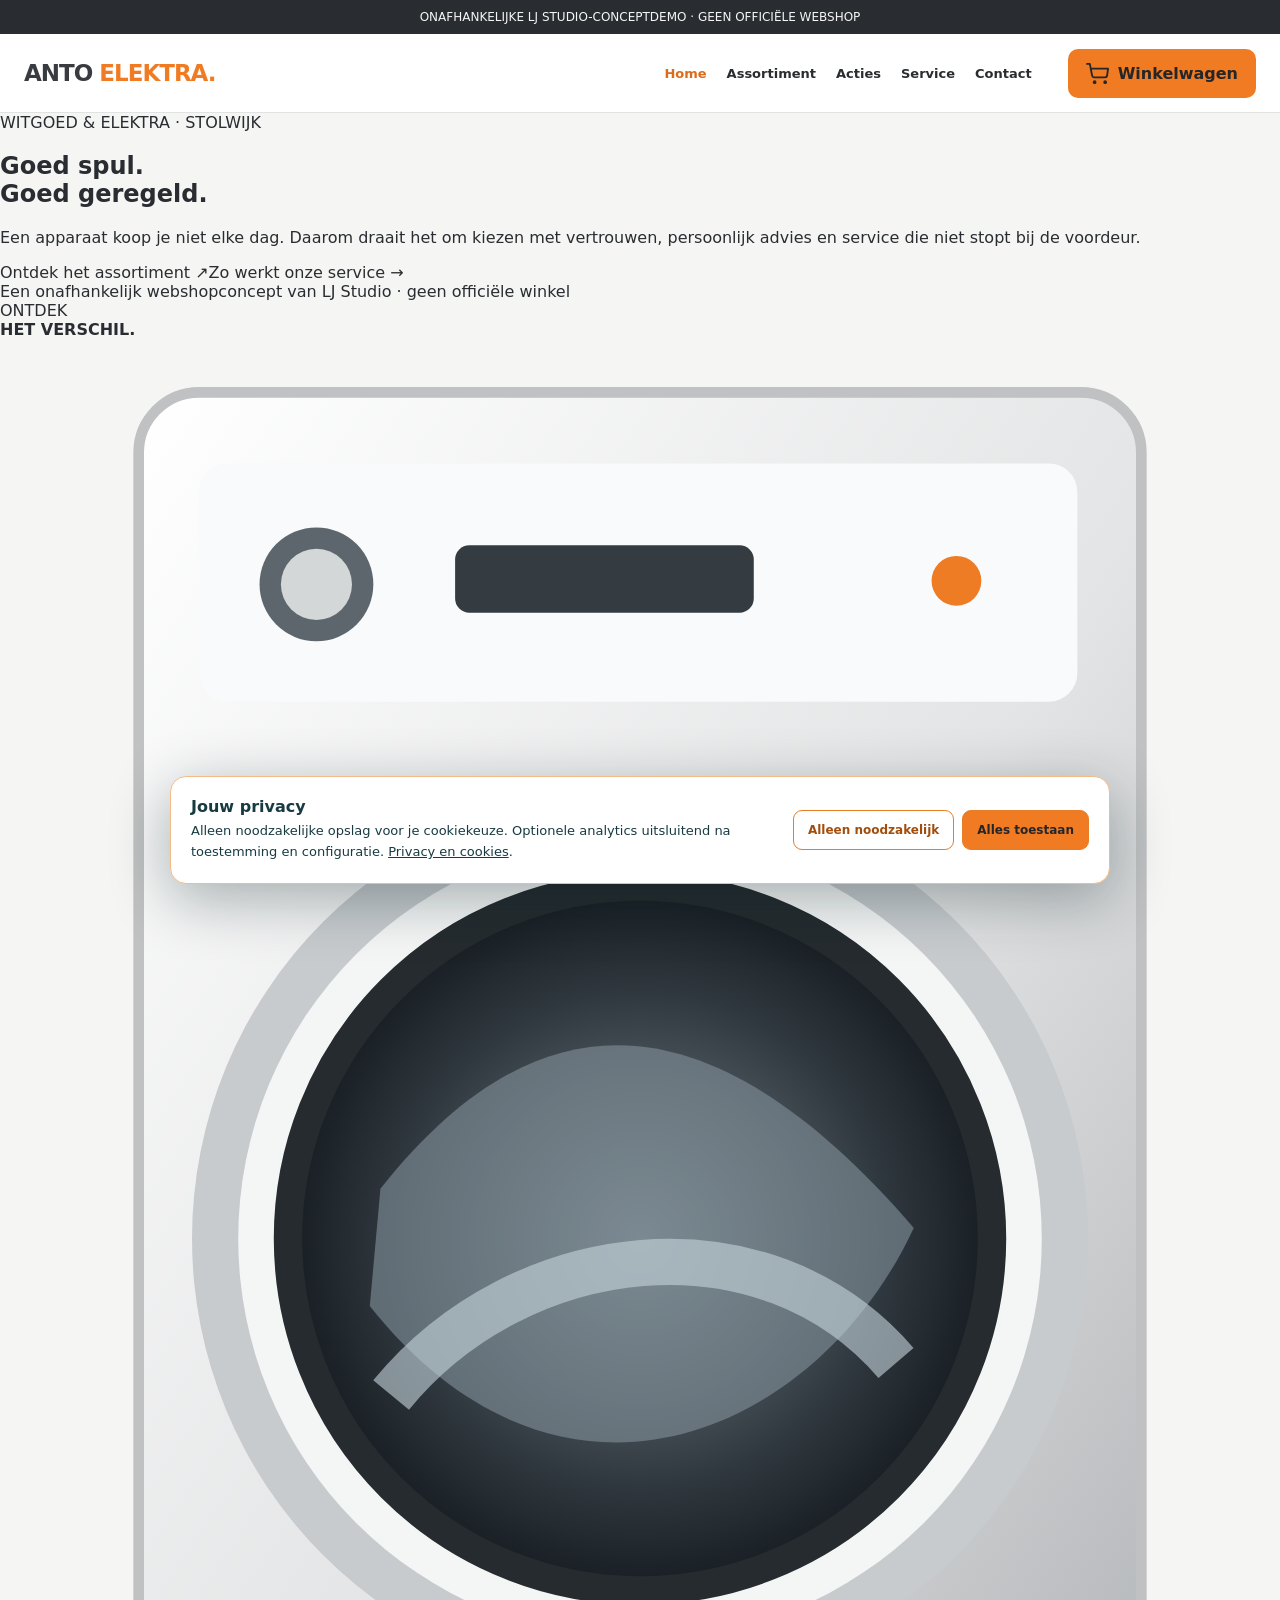
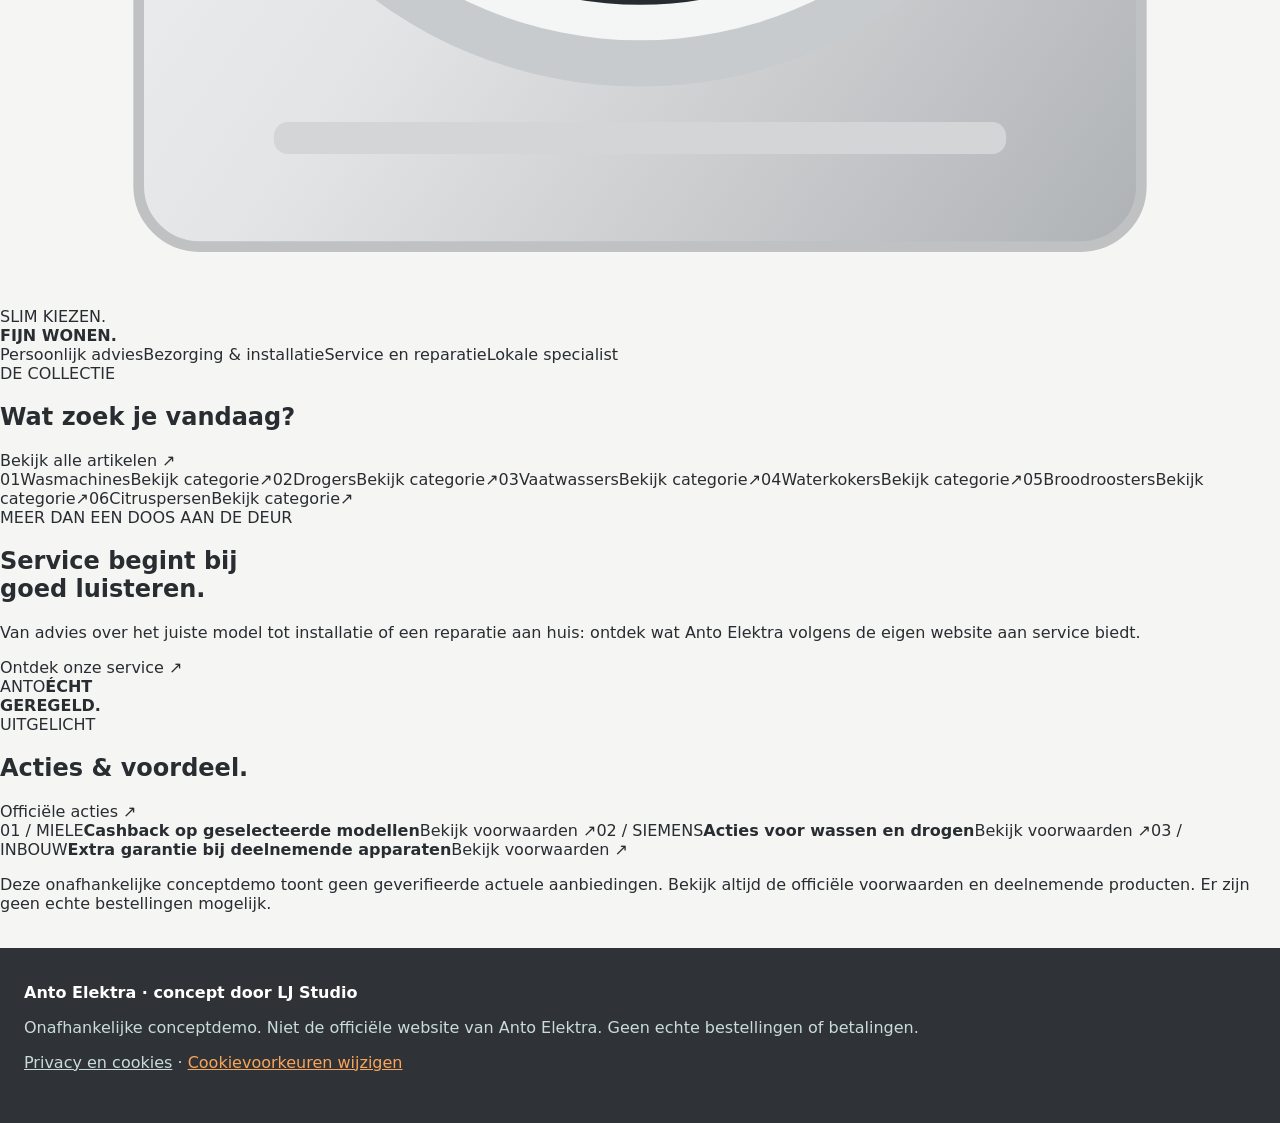
==== commit 1291252e: "Distinct editorial retail design with appliance showcase and list navigation" ====
--- a/index.html
+++ b/index.html
@@ -1 +1 @@
-<!doctype html><html lang="nl"><head><meta charset="utf-8"><meta name="viewport" content="width=device-width,initial-scale=1"><meta name="robots" content="noindex,nofollow"><meta name="theme-color" content="#34373b"><title>Home | Anto Elektra concept · LJ Studio</title><meta name="description" content="Witgoed en klein huishoudelijke apparaten, service en assortiment als conceptdemo."><link rel="icon" href="assets/favicon.svg" type="image/svg+xml"><link rel="stylesheet" href="assets/style.css?v=5"></head><body><div class="top">ONAFHANKELIJKE LJ STUDIO-CONCEPTDEMO · GEEN OFFICIËLE WEBSHOP</div><header class="header"><div class="wrap head"><a class="brand" href="index.html" aria-label="Anto Elektra concept, home">ANTO<span> ELEKTRA.</span></a><nav class="site-nav" id="site-nav" aria-label="Hoofdnavigatie"><a href="index.html" aria-current="page">Home</a><a href="assortiment/index.html" >Assortiment</a><a href="index.html#acties">Acties</a><a href="service.html" >Service</a><a href="index.html#contact">Contact</a></nav><div class="header-controls"><a class="cart-btn" href="assortiment/index.html#winkelwagen" aria-label="Bekijk winkelwagen"><svg viewBox="0 0 24 24" width="23" height="23" fill="none" stroke="currentColor" stroke-width="1.9" stroke-linecap="round" stroke-linejoin="round" aria-hidden="true"><circle cx="9" cy="21" r="1"/><circle cx="20" cy="21" r="1"/><path d="M1 2h3l2.4 12.3a2 2 0 0 0 2 1.7H20a2 2 0 0 0 2-1.6L23 7H5"/></svg><span class="cart-label">Winkelwagen</span></a><button class="menu-toggle" type="button" aria-label="Menu openen" aria-controls="site-nav" aria-expanded="false"><svg viewBox="0 0 24 24" width="23" height="23" fill="none" stroke="currentColor" stroke-width="2" stroke-linecap="round"><path d="M4 6h16M4 12h16M4 18h16"/></svg></button></div></div></header><main><section class="hero"><div class="wrap hero-inner"><div><div class="eyebrow">Witgoed met aandacht</div><h1>Goed geregeld.<br>Tot in de details.</h1><p>Van de eerste oriëntatie tot de installatie thuis. Ontdek ons concept voor een moderne lokale witgoedspecialist.</p><a class="primary" href="assortiment/index.html">Bekijk het assortiment →</a> <a class="hero-secondary" href="service.html">Ontdek de service</a></div><div class="hero-art" aria-hidden="true"><svg viewBox="0 0 220 250" fill="none"><rect x="18" y="12" width="184" height="226" rx="19" fill="#f5faf9"/><rect x="31" y="25" width="158" height="200" rx="10" stroke="#b4d2cc" stroke-width="2"/><circle cx="110" cy="137" r="66" fill="#fbd0aa"/><circle cx="110" cy="137" r="51" fill="#51565a"/><circle cx="110" cy="137" r="36" fill="#aab0b4"/><circle cx="49" cy="47" r="8" fill="#f17b22"/><rect x="68" y="42" width="70" height="10" rx="5" fill="#c1c4c7"/></svg></div></div></section><div class="notice"><div class="wrap">Conceptdemo van LJ Studio, niet de officiële webshop. Prijzen en beschikbaarheid niet geverifieerd. Bestellen is uitgeschakeld.</div></div><section class="section"><div class="wrap"><div class="eyebrow">Ontdek de collectie</div><h2>Waar ben je naar op zoek?</h2><p class="muted">Kies een categorie en bekijk de modellen op een eigen overzichtspagina.</p><div class="category-tiles"><a class="category-tile" href="assortiment/wasmachines/"><span class="tile-icon">◉</span><span class="tile-label">Wasmachines</span><small>Wassen met gemak</small><span class="tile-arrow" aria-hidden="true">→</span></a><a class="category-tile" href="assortiment/drogers/"><span class="tile-icon">◎</span><span class="tile-label">Drogers</span><small>Slim en zuinig drogen</small><span class="tile-arrow" aria-hidden="true">→</span></a><a class="category-tile" href="assortiment/vaatwassers/"><span class="tile-icon">▤</span><span class="tile-label">Vaatwassers</span><small>Een schone vaat</small><span class="tile-arrow" aria-hidden="true">→</span></a><a class="category-tile" href="assortiment/waterkokers/"><span class="tile-icon">◕</span><span class="tile-label">Waterkokers</span><small>Voor ieder theemoment</small><span class="tile-arrow" aria-hidden="true">→</span></a><a class="category-tile" href="assortiment/broodroosters/"><span class="tile-icon">▥</span><span class="tile-label">Broodroosters</span><small>Een goede start</small><span class="tile-arrow" aria-hidden="true">→</span></a><a class="category-tile" href="assortiment/citruspersen/"><span class="tile-icon">◌</span><span class="tile-label">Citruspersen</span><small>Vers geperst</small><span class="tile-arrow" aria-hidden="true">→</span></a></div></div></section><section class="section promo-section" id="acties"><div class="wrap"><div class="eyebrow">TIJDELIJKE ACTIES</div><h2>Acties & extra voordeel.</h2><p class="muted">Een overzicht van acties die Anto Elektra op de eigen website vermeldt. Controleer voorwaarden en deelnemende modellen bij de aanbieder; deze demo verrekent geen cashback.</p><div class="promo-grid"><article class="promo-card"><span class="promo-kicker">MIELE · CASHBACK</span><h3>Tot €200 cashback</h3><p>Afhankelijk van de productgroep en het geselecteerde actiemodel. Voor wasmachines en drogers gelden andere maximumbedragen.</p><span class="promo-date">21 september t/m 1 november 2026</span><a href="https://www.antoelektra.nl/acties/" target="_blank" rel="noopener noreferrer">Bekijk actievoorwaarden ↗</a></article><article class="promo-card"><span class="promo-kicker">SIEMENS · CASHBACK</span><h3>Tot €100 cashback</h3><p>Op geselecteerde Siemens-modellen voor wassen en drogen. Cashback is geen automatische korting op de winkelwagenprijs.</p><span class="promo-date">31 augustus t/m 30 november 2026</span><a href="https://www.antoelektra.nl/acties/" target="_blank" rel="noopener noreferrer">Bekijk actievoorwaarden ↗</a></article><article class="promo-card"><span class="promo-kicker">EXTRA GARANTIE</span><h3>Acties op inbouwapparatuur</h3><p>Bosch en Siemens vermelden extra garantie bij aankoop van meerdere kwalificerende inbouwapparaten. Registratie en voorwaarden kunnen gelden.</p><span class="promo-date">Controleer de actuele voorwaarden</span><a href="https://www.antoelektra.nl/acties/" target="_blank" rel="noopener noreferrer">Bekijk actievoorwaarden ↗</a></article></div><p class="promo-disclaimer">Conceptdemo · Acties zijn overgenomen als algemene informatie van de bronwebsite, niet als geverifieerde korting op een specifiek product. Acties kunnen wijzigen of verlopen.</p></div></section><section class="section service-teaser"><div class="wrap"><div class="eyebrow">Persoonlijke aandacht</div><h2>Service die verder gaat.</h2><p>Advies in de winkel, bezorging en installatie, vakkundige reparatie en huisbezoek door eigen monteurs.</p><a class="primary" href="service.html">Bekijk alle services →</a></div></section></main><footer class="foot" id="contact"><div class="wrap"><strong>Anto Elektra · concept door LJ Studio</strong><p>Onafhankelijke conceptdemo. Niet de officiële website van Anto Elektra. Geen echte bestellingen of betalingen.</p><p><a href="privacy.html">Privacy en cookies</a> · <button type="button" data-cookie-settings class="cookie-link">Cookievoorkeuren wijzigen</button></p></div></footer><button class="back-to-top" type="button" aria-label="Terug naar boven" title="Terug naar boven"><svg viewBox="0 0 24 24" width="21" height="21" fill="none" stroke="currentColor" stroke-width="2.2" stroke-linecap="round" stroke-linejoin="round" aria-hidden="true"><path d="m5 14 7-7 7 7M12 7v13"/></svg></button><div class="cookie-banner" id="cookie-banner" role="region" aria-label="Cookiekeuze" hidden><div><strong>Jouw privacy</strong><p>Alleen noodzakelijke opslag voor je cookiekeuze. Optionele analytics uitsluitend na toestemming en configuratie. <a href="privacy.html">Privacy en cookies</a>.</p></div><div class="cookie-actions"><button type="button" id="cookie-necessary">Alleen noodzakelijk</button><button type="button" id="cookie-accept">Alles toestaan</button></div></div><script src="assets/config.js" defer></script><script src="assets/consent.js" defer></script><script src="assets/site.js?v=1" defer></script></body></html>+<!doctype html><html lang="nl"><head><meta charset="utf-8"><meta name="viewport" content="width=device-width,initial-scale=1"><meta name="robots" content="noindex,nofollow"><meta name="theme-color" content="#34373b"><title>Home | Anto Elektra concept · LJ Studio</title><meta name="description" content="Witgoed en klein huishoudelijke apparaten, service en assortiment als conceptdemo."><link rel="icon" href="assets/favicon.svg" type="image/svg+xml"><link rel="stylesheet" href="assets/style.css?v=6"></head><body><div class="top">ONAFHANKELIJKE LJ STUDIO-CONCEPTDEMO · GEEN OFFICIËLE WEBSHOP</div><header class="header"><div class="wrap head"><a class="brand" href="index.html" aria-label="Anto Elektra concept, home">ANTO<span> ELEKTRA.</span></a><nav class="site-nav" id="site-nav" aria-label="Hoofdnavigatie"><a href="index.html" aria-current="page">Home</a><a href="assortiment/index.html" >Assortiment</a><a href="index.html#acties">Acties</a><a href="service.html" >Service</a><a href="index.html#contact">Contact</a></nav><div class="header-controls"><a class="cart-btn" href="assortiment/index.html#winkelwagen" aria-label="Bekijk winkelwagen"><svg viewBox="0 0 24 24" width="23" height="23" fill="none" stroke="currentColor" stroke-width="1.9" stroke-linecap="round" stroke-linejoin="round" aria-hidden="true"><circle cx="9" cy="21" r="1"/><circle cx="20" cy="21" r="1"/><path d="M1 2h3l2.4 12.3a2 2 0 0 0 2 1.7H20a2 2 0 0 0 2-1.6L23 7H5"/></svg><span class="cart-label">Winkelwagen</span></a><button class="menu-toggle" type="button" aria-label="Menu openen" aria-controls="site-nav" aria-expanded="false"><svg viewBox="0 0 24 24" width="23" height="23" fill="none" stroke="currentColor" stroke-width="2" stroke-linecap="round"><path d="M4 6h16M4 12h16M4 18h16"/></svg></button></div></div></header><main class="editorial-home"><section class="retail-hero"><div class="retail-hero-copy"><div class="retail-kicker"><span class="orange-dot"></span> WITGOED & ELEKTRA · STOLWIJK</div><h1>Goed spul.<br><em>Goed geregeld.</em></h1><p>Een apparaat koop je niet elke dag. Daarom draait het om kiezen met vertrouwen, persoonlijk advies en service die niet stopt bij de voordeur.</p><div class="retail-hero-actions"><a class="retail-button" href="assortiment/">Ontdek het assortiment <span aria-hidden="true">↗</span></a><a class="retail-text-link" href="service.html">Zo werkt onze service →</a></div><div class="retail-hero-caption">Een onafhankelijk webshopconcept van LJ Studio · geen officiële winkel</div></div><div class="retail-hero-scene"><div class="scene-orbit"></div><div class="scene-label scene-label-top">ONTDEK<br><b>HET VERSCHIL.</b></div><svg class="scene-washer" viewBox="0 0 360 440" role="img" aria-label="Gestileerde illustratie van een wasmachine"><defs><linearGradient id="washer" x1="0" y1="0" x2="1" y2="1"><stop stop-color="#fff"/><stop offset=".55" stop-color="#e3e4e5"/><stop offset="1" stop-color="#afb2b5"/></linearGradient><radialGradient id="glass"><stop stop-color="#79858d"/><stop offset=".7" stop-color="#30383f"/><stop offset="1" stop-color="#171d22"/></radialGradient></defs><rect x="39" y="15" width="282" height="409" rx="17" fill="url(#washer)" stroke="#bfc1c2" stroke-width="3"/><rect x="56" y="35" width="247" height="67" rx="8" fill="#f9fafb"/><circle cx="89" cy="69" r="16" fill="#5d666d"/><circle cx="89" cy="69" r="10" fill="#d4d7d8"/><rect x="128" y="58" width="84" height="19" rx="4" fill="#343c41"/><circle cx="269" cy="68" r="7" fill="#ee7c24"/><circle cx="180" cy="253" r="126" fill="#c7cbce"/><circle cx="180" cy="253" r="113" fill="#f4f5f5"/><circle cx="180" cy="253" r="99" fill="url(#glass)"/><path d="M107 239c49-62 99-48 150 11-27 58-99 90-153 22" fill="#7d8d96" opacity=".65"/><path d="M110 297c36-44 105-52 142-9" stroke="#c6d6dc" stroke-width="13" opacity=".6" fill="none"/><circle cx="180" cy="253" r="99" fill="none" stroke="#252b2f" stroke-width="8"/><rect x="77" y="389" width="206" height="9" rx="4" fill="#d3d5d6"/></svg><div class="scene-label scene-label-bottom">SLIM KIEZEN.<br><b>FIJN WONEN.</b></div></div></section><div class="retail-trust"><span>Persoonlijk advies</span><span>Bezorging & installatie</span><span>Service en reparatie</span><span>Lokale specialist</span></div><section class="retail-categories" id="categorieen"><div class="retail-section-heading"><div><span class="retail-kicker">DE COLLECTIE</span><h2>Wat zoek je vandaag?</h2></div><a href="assortiment/">Bekijk alle artikelen ↗</a></div><div class="retail-category-list"><a href="assortiment/wasmachines/" class="retail-category-row"><span class="retail-category-number">01</span><span class="retail-category-name">Wasmachines</span><span class="retail-category-view">Bekijk categorie</span><span class="retail-category-arrow" aria-hidden="true">↗</span></a><a href="assortiment/drogers/" class="retail-category-row"><span class="retail-category-number">02</span><span class="retail-category-name">Drogers</span><span class="retail-category-view">Bekijk categorie</span><span class="retail-category-arrow" aria-hidden="true">↗</span></a><a href="assortiment/vaatwassers/" class="retail-category-row"><span class="retail-category-number">03</span><span class="retail-category-name">Vaatwassers</span><span class="retail-category-view">Bekijk categorie</span><span class="retail-category-arrow" aria-hidden="true">↗</span></a><a href="assortiment/waterkokers/" class="retail-category-row"><span class="retail-category-number">04</span><span class="retail-category-name">Waterkokers</span><span class="retail-category-view">Bekijk categorie</span><span class="retail-category-arrow" aria-hidden="true">↗</span></a><a href="assortiment/broodroosters/" class="retail-category-row"><span class="retail-category-number">05</span><span class="retail-category-name">Broodroosters</span><span class="retail-category-view">Bekijk categorie</span><span class="retail-category-arrow" aria-hidden="true">↗</span></a><a href="assortiment/citruspersen/" class="retail-category-row"><span class="retail-category-number">06</span><span class="retail-category-name">Citruspersen</span><span class="retail-category-view">Bekijk categorie</span><span class="retail-category-arrow" aria-hidden="true">↗</span></a></div></section><section class="retail-feature"><div class="retail-feature-block"><span class="retail-kicker">MEER DAN EEN DOOS AAN DE DEUR</span><h2>Service begint bij<br><em>goed luisteren.</em></h2><p>Van advies over het juiste model tot installatie of een reparatie aan huis: ontdek wat Anto Elektra volgens de eigen website aan service biedt.</p><a class="retail-button" href="service.html">Ontdek onze service ↗</a></div><div class="retail-feature-graphic" aria-hidden="true"><span>ANTO</span><strong>ÉCHT<br>GEREGELD.</strong><div class="feature-ring"></div></div></section><section class="retail-offers" id="acties"><div class="retail-section-heading"><div><span class="retail-kicker">UITGELICHT</span><h2>Acties & voordeel.</h2></div><a href="https://www.antoelektra.nl/acties/" target="_blank" rel="noopener noreferrer">Officiële acties ↗</a></div><div class="retail-offer-list"><a href="https://www.antoelektra.nl/acties/" target="_blank" rel="noopener noreferrer"><span>01 / MIELE</span><strong>Cashback op geselecteerde modellen</strong><span>Bekijk voorwaarden ↗</span></a><a href="https://www.antoelektra.nl/acties/" target="_blank" rel="noopener noreferrer"><span>02 / SIEMENS</span><strong>Acties voor wassen en drogen</strong><span>Bekijk voorwaarden ↗</span></a><a href="https://www.antoelektra.nl/acties/" target="_blank" rel="noopener noreferrer"><span>03 / INBOUW</span><strong>Extra garantie bij deelnemende apparaten</strong><span>Bekijk voorwaarden ↗</span></a></div><p class="retail-fineprint">Deze onafhankelijke conceptdemo toont geen geverifieerde actuele aanbiedingen. Bekijk altijd de officiële voorwaarden en deelnemende producten. Er zijn geen echte bestellingen mogelijk.</p></section></main><footer class="foot" id="contact"><div class="wrap"><strong>Anto Elektra · concept door LJ Studio</strong><p>Onafhankelijke conceptdemo. Niet de officiële website van Anto Elektra. Geen echte bestellingen of betalingen.</p><p><a href="privacy.html">Privacy en cookies</a> · <button type="button" data-cookie-settings class="cookie-link">Cookievoorkeuren wijzigen</button></p></div></footer><button class="back-to-top" type="button" aria-label="Terug naar boven" title="Terug naar boven"><svg viewBox="0 0 24 24" width="21" height="21" fill="none" stroke="currentColor" stroke-width="2.2" stroke-linecap="round" stroke-linejoin="round" aria-hidden="true"><path d="m5 14 7-7 7 7M12 7v13"/></svg></button><div class="cookie-banner" id="cookie-banner" role="region" aria-label="Cookiekeuze" hidden><div><strong>Jouw privacy</strong><p>Alleen noodzakelijke opslag voor je cookiekeuze. Optionele analytics uitsluitend na toestemming en configuratie. <a href="privacy.html">Privacy en cookies</a>.</p></div><div class="cookie-actions"><button type="button" id="cookie-necessary">Alleen noodzakelijk</button><button type="button" id="cookie-accept">Alles toestaan</button></div></div><script src="assets/config.js" defer></script><script src="assets/consent.js" defer></script><script src="assets/site.js?v=1" defer></script></body></html>
--- a/assets/style.css
+++ b/assets/style.css
@@ -2,3 +2,6 @@
 /* Masterprompt 3.0 consent UI */.cookie-banner{position:fixed;left:16px;right:16px;bottom:16px;z-index:100;background:#fff;color:#173b40;border:1px solid #b5d8d2;box-shadow:0 15px 60px #071e2255;border-radius:16px;padding:20px;max-width:940px;margin:auto;display:flex;align-items:center;gap:24px}.cookie-banner[hidden]{display:none!important}.cookie-banner strong{font-size:16px}.cookie-banner p{font-size:13px;line-height:1.6;margin:5px 0 0}.cookie-banner a{text-decoration:underline}.cookie-actions{display:flex;gap:8px;flex-shrink:0}.cookie-actions button{padding:12px 14px;border:1px solid #0b7d72;border-radius:9px;background:#fff;color:#07594f;font-size:12px;font-weight:800}.cookie-actions button:last-child{background:#087e75;color:#fff}.cookie-link{background:none;border:0;color:inherit;text-decoration:underline;padding:0}.cookie-actions button:focus-visible,.cookie-link:focus-visible,a:focus-visible,button:focus-visible,input:focus-visible,select:focus-visible{outline:3px solid #f6a251;outline-offset:3px}@media(max-width:650px){.cookie-banner{display:block;padding:17px;bottom:8px;left:8px;right:8px}.cookie-actions{margin-top:14px;flex-wrap:wrap}.cookie-actions button{flex:1;min-width:130px}}
 /* Anto Elektra concept: anthracite grey + orange */
 :root{color:#292d31;background:#f5f5f4}body{background:#f5f5f4}.top{background:#292d31;color:#f5f5f5}.header{border-bottom:1px solid #e2e2e2}.brand{color:#383b3f}.brand span{color:#f17b22}.hero{background:linear-gradient(120deg,#32353a 0%,#51565a 100%)}.hero .eyebrow,.eyebrow{color:#f9a55b!important}.hero p{color:#e2e2e2}.hero .primary,.primary,.cart-btn,.product-actions button.add,.cookie-actions button:last-child{background:#f17b22;color:#242629}.hero .primary:hover,.primary:hover,.cart-btn:hover,.product-actions button.add:hover{background:#ff983d}.notice{background:#fff1e4;color:#654021}.product-body .category{color:#bf5e13}.product-actions button{background:#fff3e9;border-color:#f5c8a3;color:#8c450d}.filters,.product{border-color:#e3e3e3}.product-art{background:linear-gradient(145deg,#e7e7e7,#fafafa)}.product-art small{color:#7a4a26}.progress span{background:#f17b22}.foot{background:#2f3236}.cookie-actions button{border-color:#e77d27;color:#a34d0c}.cookie-banner{border-color:#f3bb88}.cookie-link{color:#f9a55b}.cart-btn{display:inline-flex;align-items:center;gap:9px}.cart-btn svg{flex-shrink:0}.cart-count{display:grid;place-items:center;background:#292d31;color:white;min-width:23px;height:23px;border-radius:50%;font-size:11px;padding:0 5px}.floating-cart{position:fixed;right:17px;bottom:90px;z-index:22;width:60px;height:60px;border-radius:50%;border:0;background:#f17b22;color:#242629;box-shadow:0 12px 35px #0004;display:flex;align-items:center;justify-content:center}.floating-cart[hidden]{display:none!important}.floating-cart svg{width:29px;height:29px}.floating-cart span{position:absolute;top:-5px;right:-5px;background:#33373b;color:white;border-radius:50%;min-width:23px;height:23px;display:grid;place-items:center;font-size:11px;font-weight:900;padding:0 5px}.promo-section{background:#fff}.promo-grid{display:grid;grid-template-columns:repeat(3,minmax(0,1fr));gap:18px;margin-top:25px}.promo-card{border:1px solid #e9ded5;border-radius:18px;background:#fcfaf8;padding:25px;display:flex;flex-direction:column;min-height:250px}.promo-kicker{font-size:11px;letter-spacing:1.3px;font-weight:900;color:#c46418}.promo-card h3{font-size:25px;line-height:1.2;margin:14px 0}.promo-card p{font-size:13px;line-height:1.7;color:#626568}.promo-date{font-size:11px;font-weight:700;color:#7e6c60;margin-top:auto;padding-top:15px}.promo-card a{font-size:12px;font-weight:900;color:#b65a12;margin-top:12px;text-decoration:underline}.promo-disclaimer{font-size:11px;color:#727272;margin-top:18px}@media(max-width:900px){.promo-grid{grid-template-columns:1fr 1fr}}@media(max-width:600px){.cart-label{display:none}.cart-btn{padding:11px}.promo-grid{grid-template-columns:1fr}.promo-card{min-height:0}.floating-cart{bottom:78px;right:12px;width:54px;height:54px}}
+
+/* Multi-page navigation and compact controls */
+.head{position:relative}.header-controls{display:flex;align-items:center;gap:9px;margin-left:12px}.head nav{margin-left:auto}.menu-toggle{display:none;border:1px solid #dedede;background:#fff;color:#34373b;width:45px;height:45px;border-radius:11px;align-items:center;justify-content:center}.head nav a[aria-current="page"]{color:#dc6b1a}.back-to-top{position:fixed;bottom:18px;right:18px;width:43px;height:43px;border-radius:13px;border:1px solid #e6b58d;background:#fff;color:#b95710;box-shadow:0 6px 20px #0002;z-index:24;display:grid;place-items:center;opacity:0;pointer-events:none;transform:translateY(8px);transition:opacity .2s,transform .2s}.back-to-top.is-visible{opacity:1;pointer-events:auto;transform:none}.floating-cart{bottom:74px}.category-tiles{display:grid;grid-template-columns:repeat(3,minmax(0,1fr));gap:15px;margin-top:27px}.category-tile{background:white;border:1px solid #e6e2df;border-radius:16px;padding:25px;min-height:160px;display:flex;flex-direction:column;position:relative;transition:transform .2s,box-shadow .2s}.category-tile:hover{transform:translateY(-3px);box-shadow:0 12px 30px #0001}.tile-icon{font-size:31px;color:#ef7b25;line-height:1.3}.tile-label{font-weight:900;font-size:19px;margin-top:10px}.category-tile small{font-size:12px;color:#6e7174;margin-top:5px}.tile-arrow{position:absolute;right:21px;bottom:19px;color:#d46d1b;font-size:23px}.subhero{background:linear-gradient(120deg,#32353a,#54575b);color:white;padding:76px 0}.subhero h1{font-size:clamp(34px,5vw,58px);letter-spacing:-2px;line-height:1.08;max-width:760px;margin:13px 0}.subhero p{max-width:660px;color:#e5e5e5;line-height:1.7}.service-grid{display:grid;grid-template-columns:repeat(3,minmax(0,1fr));gap:17px;margin-top:30px}.service-card{padding:27px;background:white;border:1px solid #e7e2df;border-radius:17px}.service-num{font-size:12px;color:#c35e16;font-weight:900;letter-spacing:2px}.service-card h3{font-size:21px;margin:18px 0 9px}.service-card p{font-size:14px;color:#6e7174;line-height:1.75}.service-teaser{background:#363a3e;color:white}.service-teaser p{color:#d5d5d5;max-width:700px;line-height:1.8}.service-teaser .primary{display:inline-block;margin:16px 14px 0 0}.hero-secondary{display:inline-block;color:#fff;text-decoration:underline;text-underline-offset:5px;margin:16px 0 0 12px;font-weight:700}.foot a{text-decoration:underline}.cart-btn{text-decoration:none}@media(max-width:950px){.menu-toggle{display:flex}.head nav{display:none;position:absolute;top:100%;left:0;right:0;background:white;box-shadow:0 18px 30px #0002;border-top:1px solid #eee;padding:14px 24px;flex-direction:column;gap:0}.head nav.is-open{display:flex}.head nav a{padding:14px 6px;border-bottom:1px solid #f1f1f1}.header-controls{margin-left:auto}.category-tiles,.service-grid{grid-template-columns:repeat(2,minmax(0,1fr))}}@media(max-width:600px){.head{gap:6px}.brand{font-size:17px;letter-spacing:-.8px}.header-controls{gap:6px}.cart-btn{width:43px;height:43px;display:flex;align-items:center;justify-content:center;padding:0}.menu-toggle{width:43px;height:43px}.category-tiles,.service-grid{grid-template-columns:1fr 1fr;gap:9px}.category-tile{padding:15px;min-height:146px}.tile-label{font-size:15px}.tile-icon{font-size:24px}.tile-arrow{right:12px;bottom:12px}.service-grid{grid-template-columns:1fr}.subhero{padding:46px 0}.back-to-top{right:13px;bottom:14px;width:40px;height:40px}.floating-cart{bottom:66px;right:12px}}
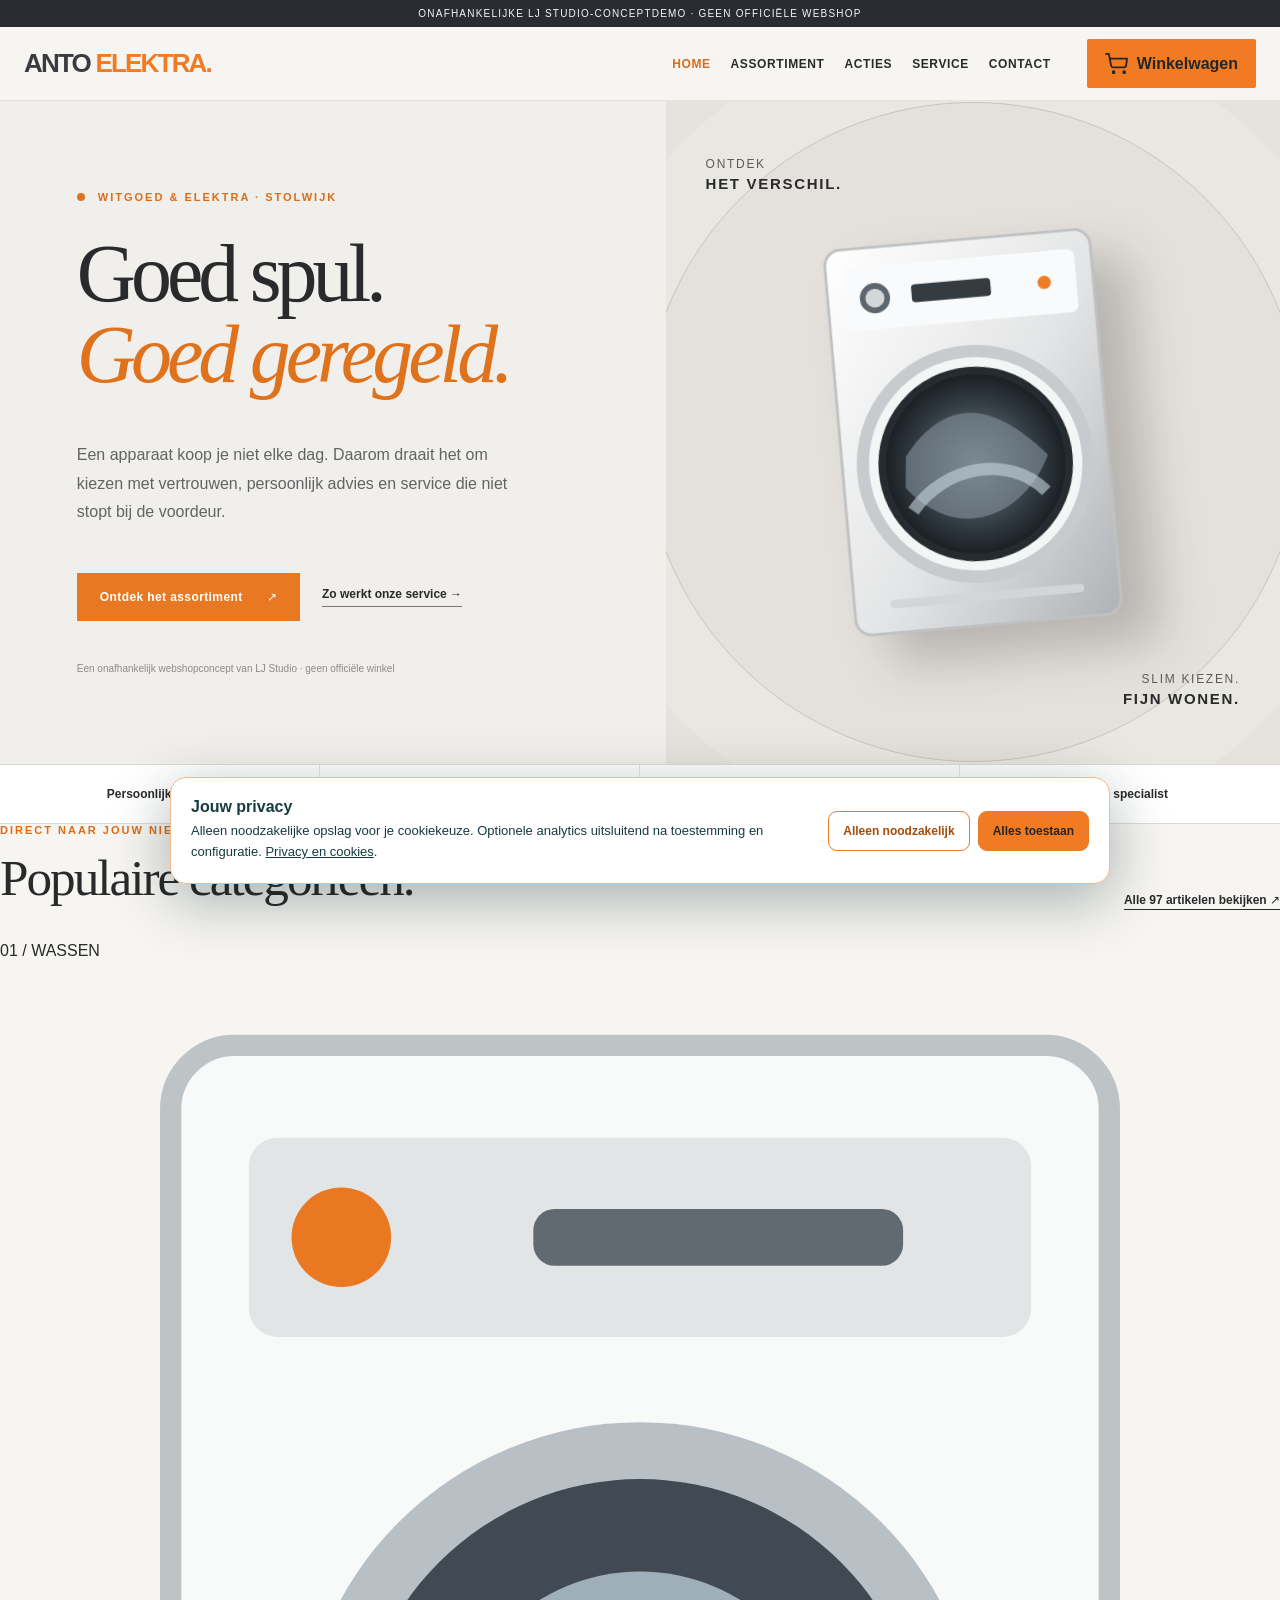
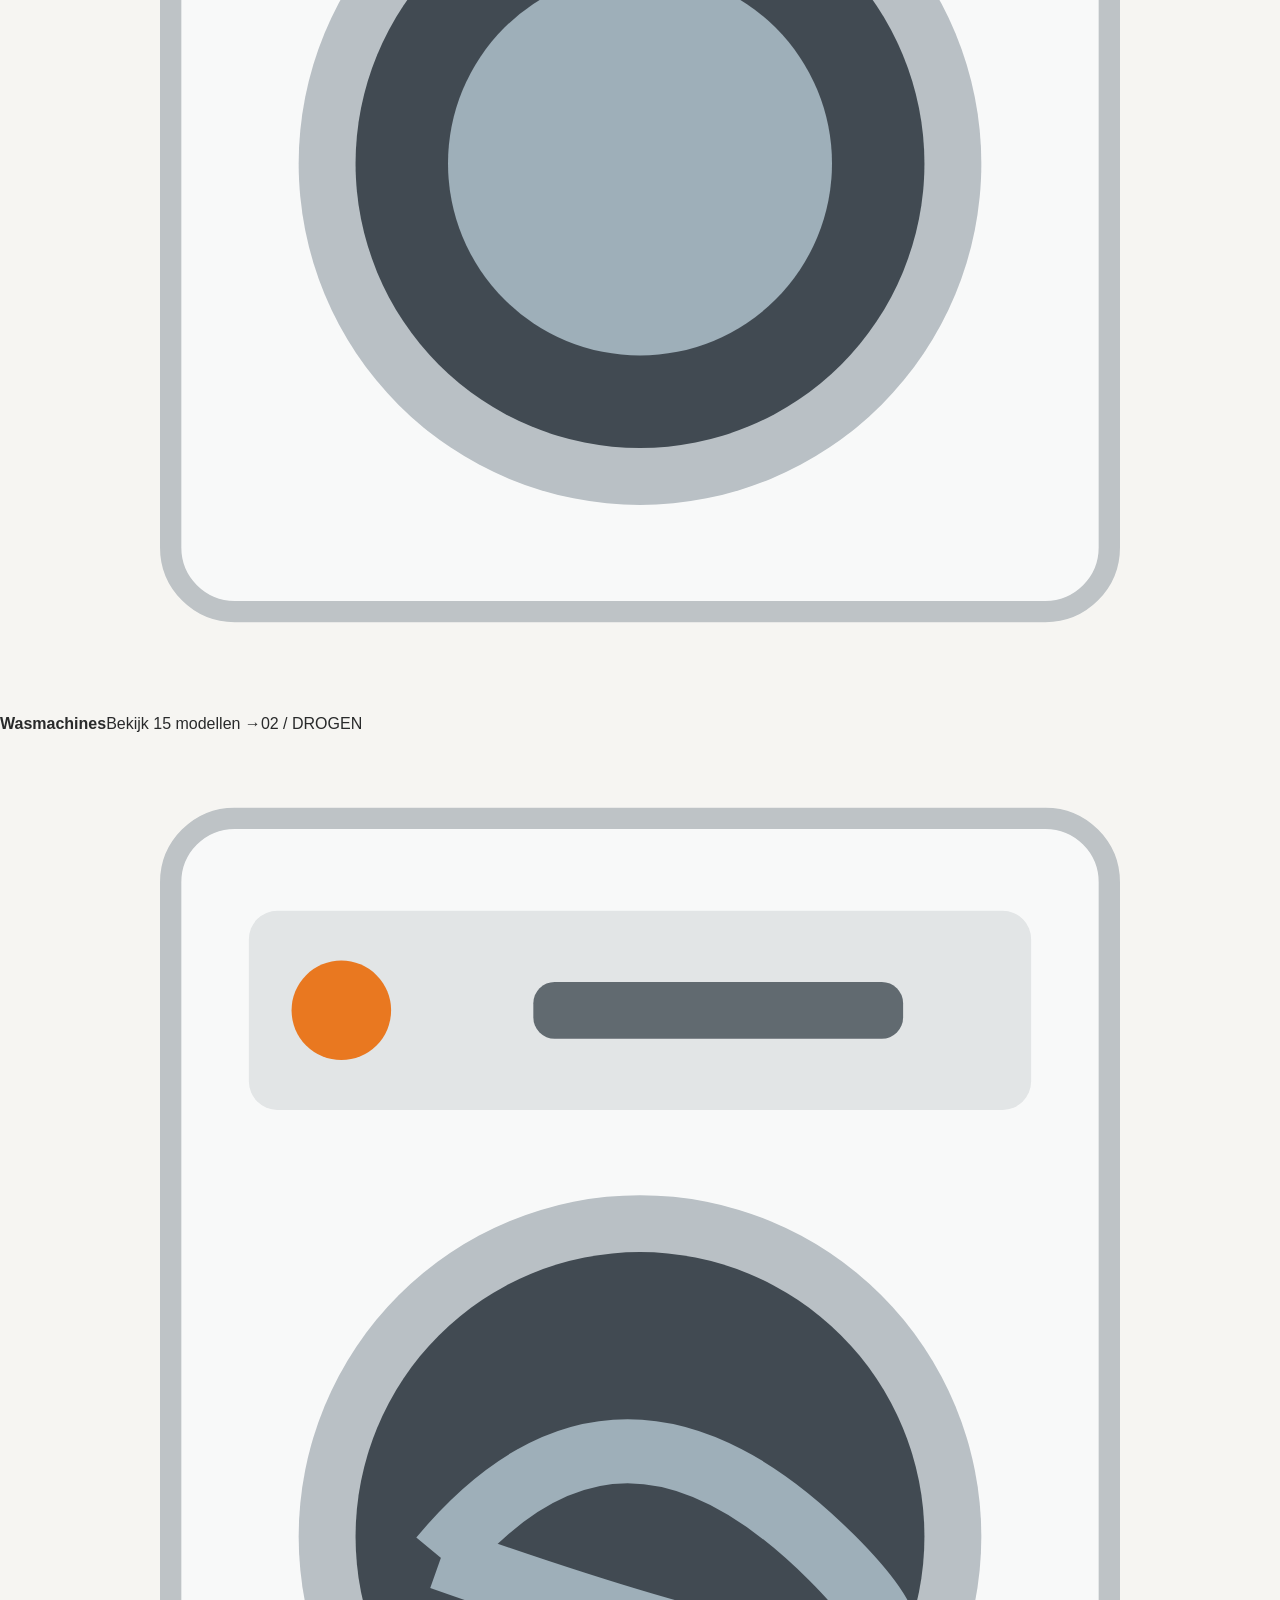
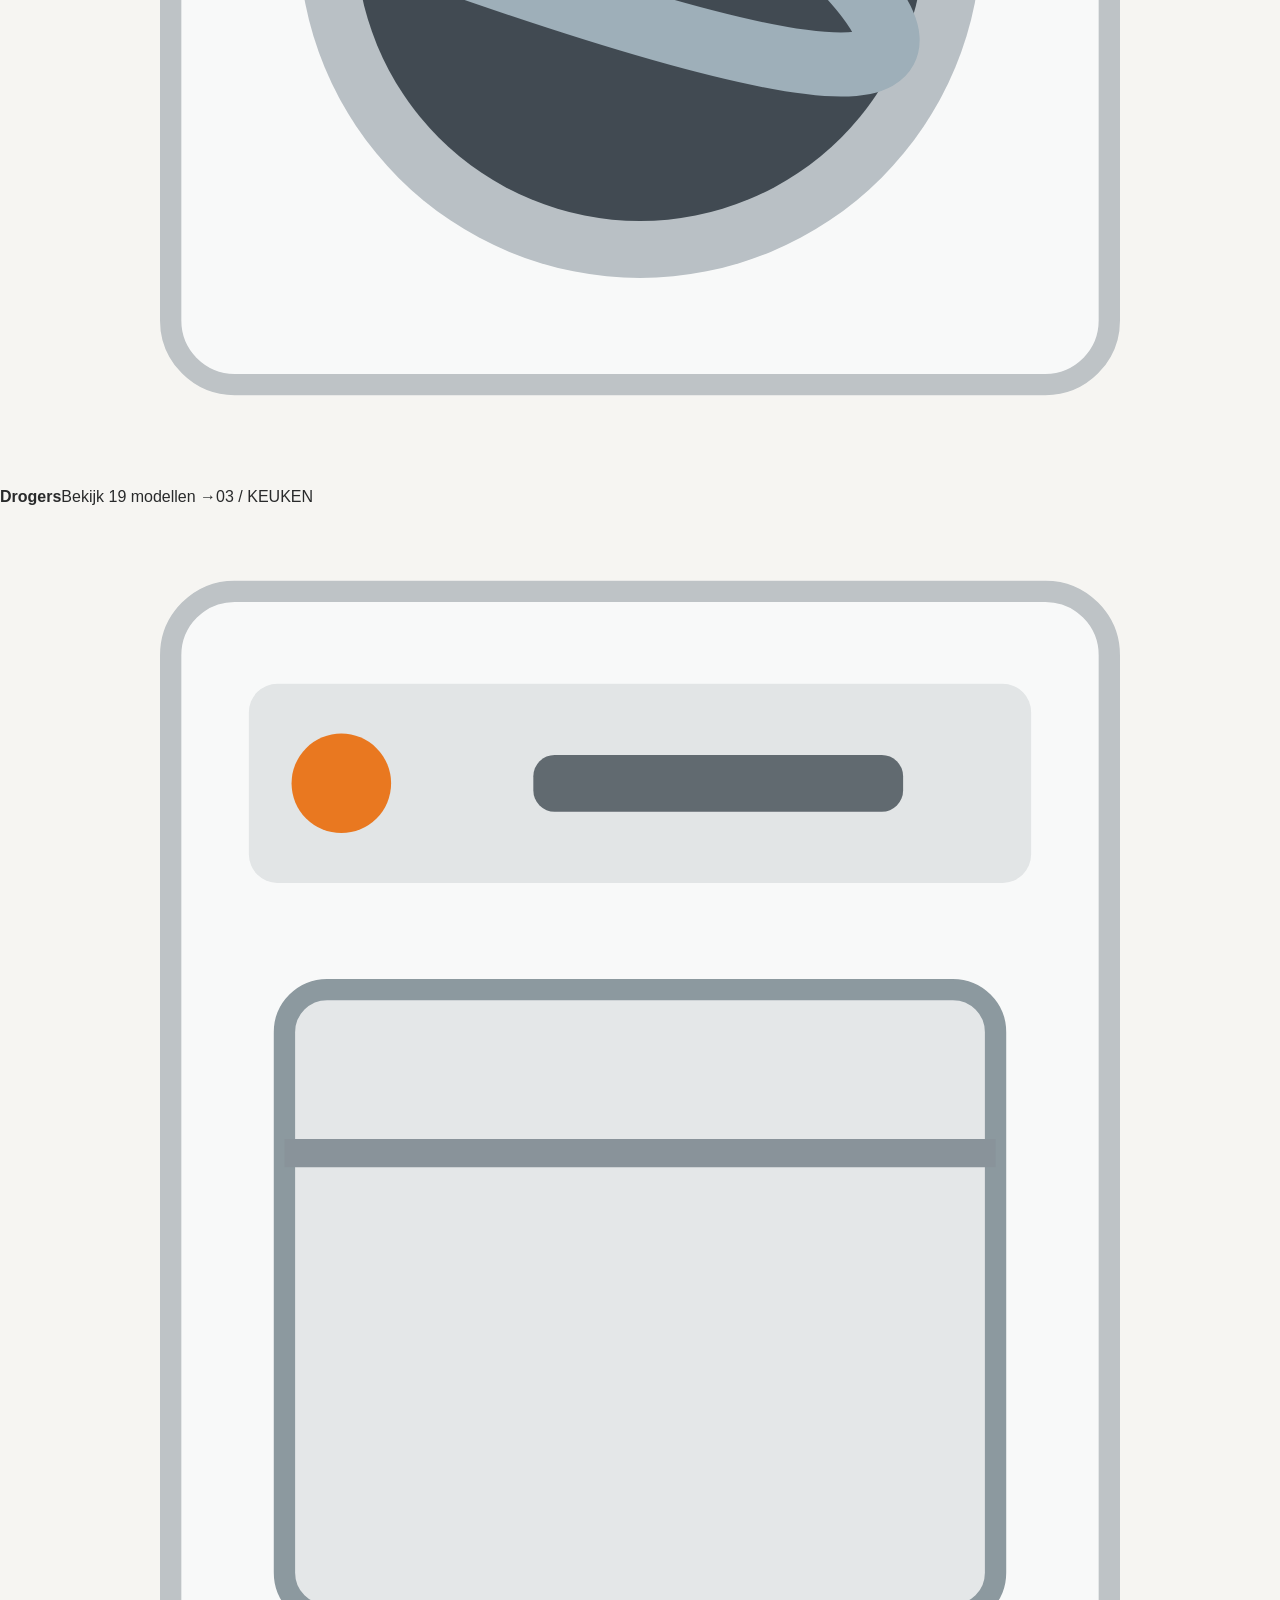
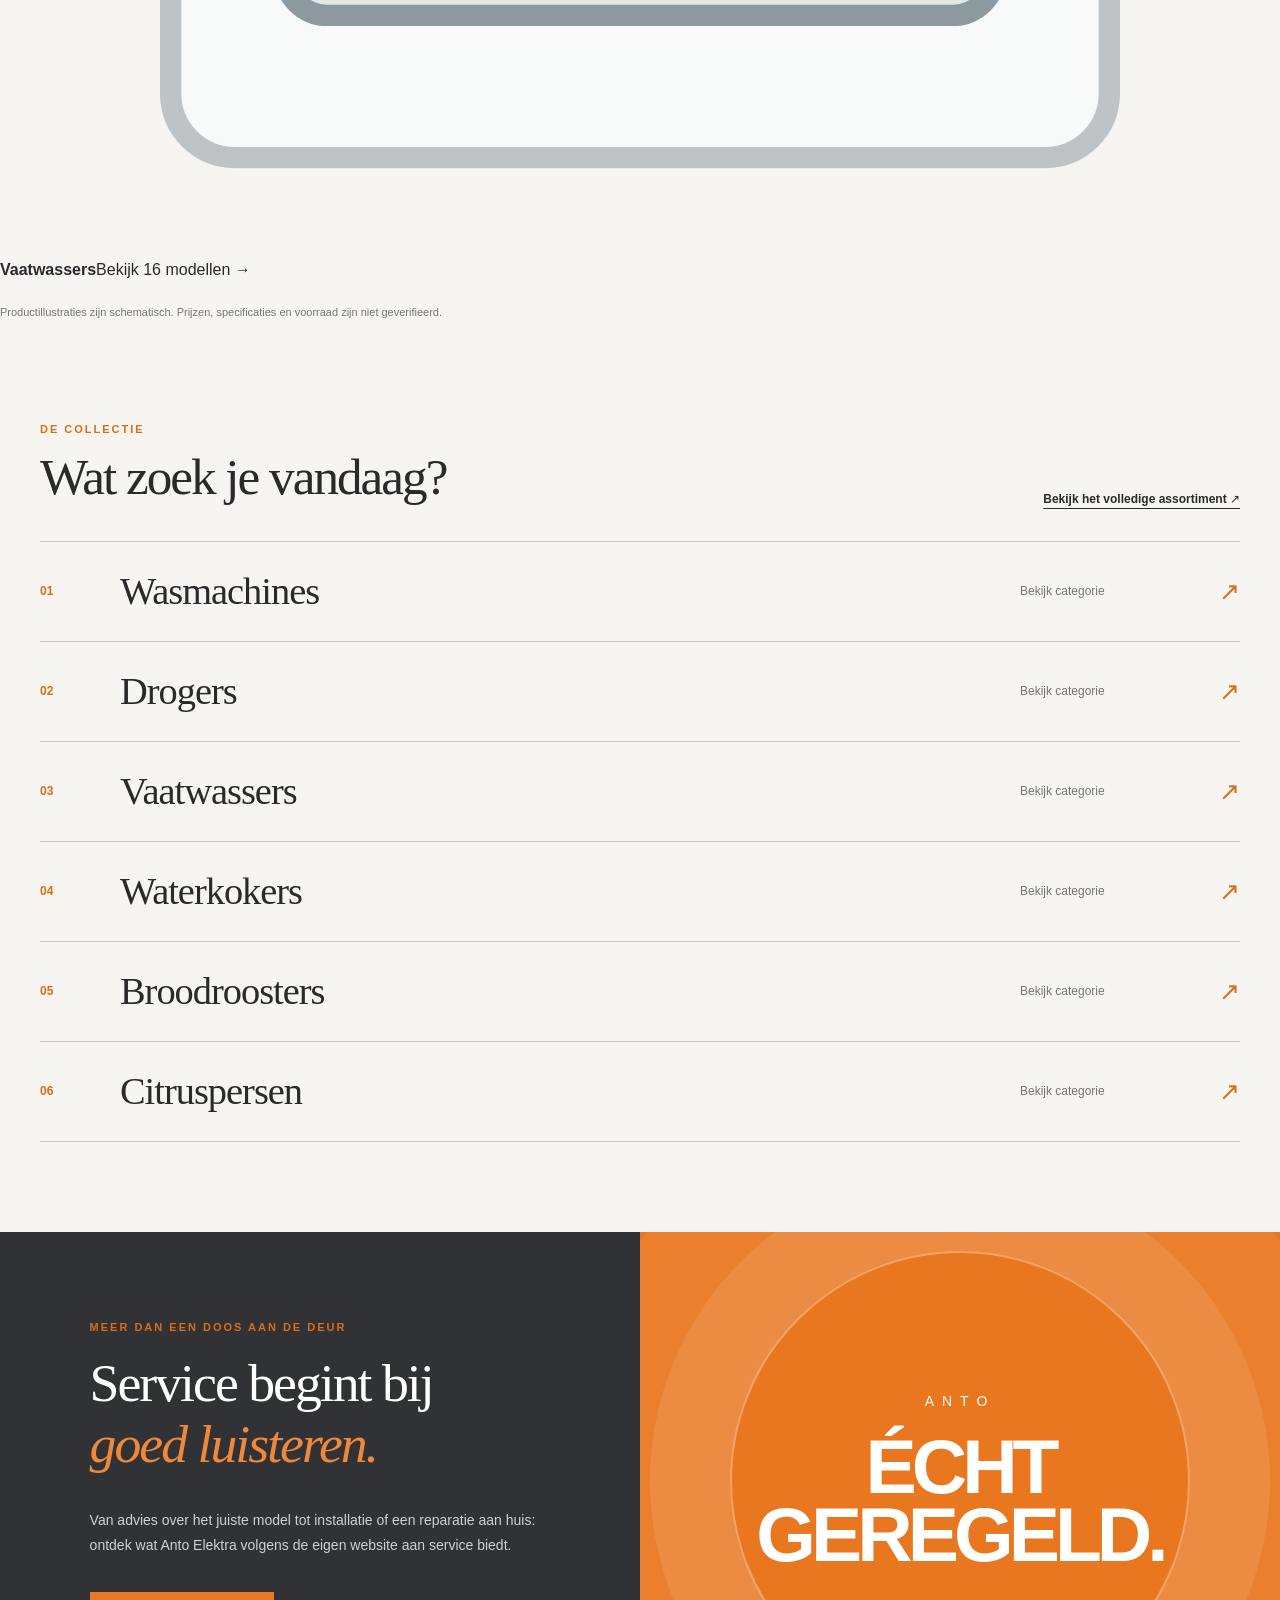
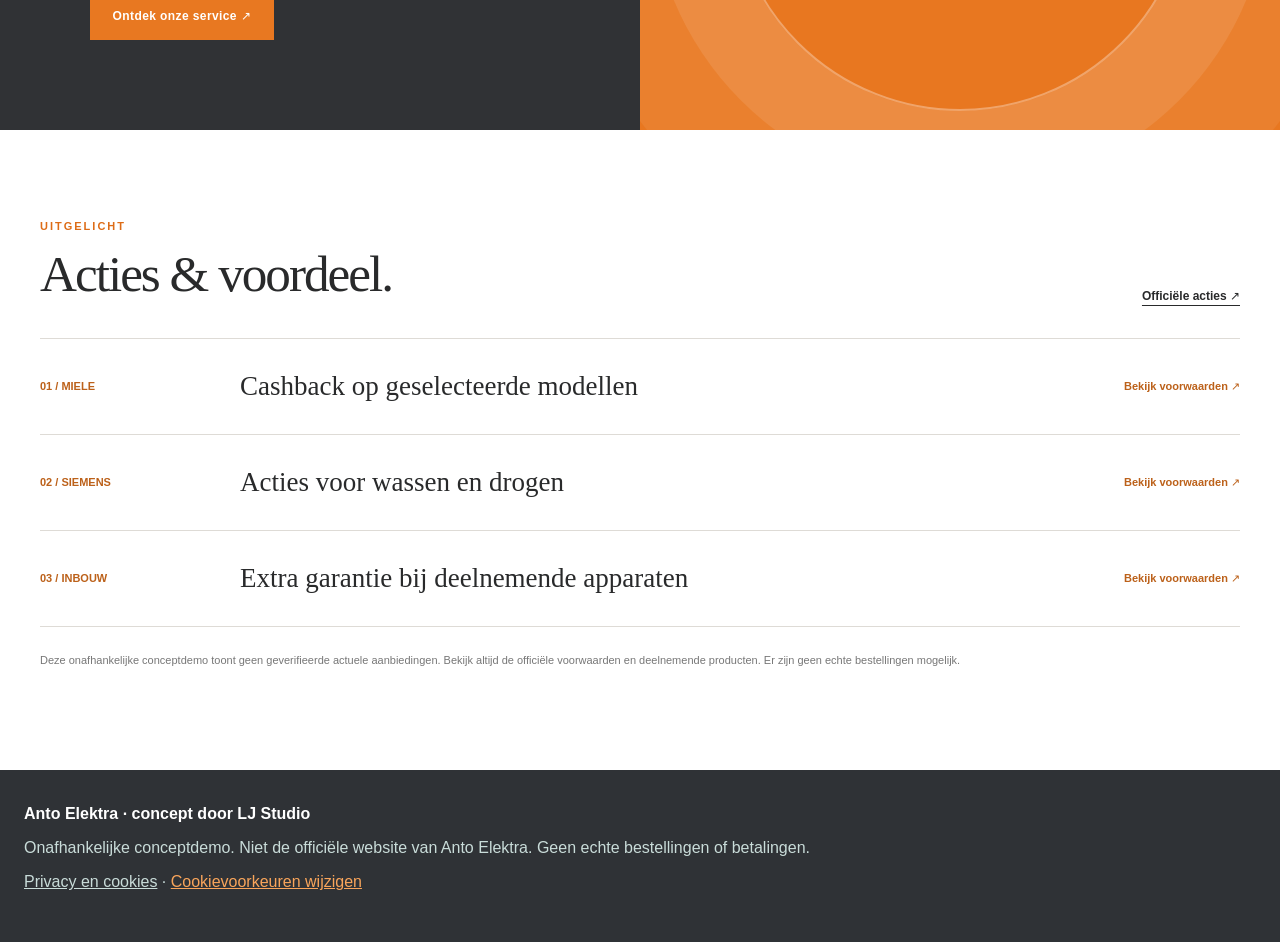
==== commit 32b65aef: "Make products prominent and polish retail catalog UI" ====
--- a/index.html
+++ b/index.html
@@ -1 +1 @@
-<!doctype html><html lang="nl"><head><meta charset="utf-8"><meta name="viewport" content="width=device-width,initial-scale=1"><meta name="robots" content="noindex,nofollow"><meta name="theme-color" content="#34373b"><title>Home | Anto Elektra concept · LJ Studio</title><meta name="description" content="Witgoed en klein huishoudelijke apparaten, service en assortiment als conceptdemo."><link rel="icon" href="assets/favicon.svg" type="image/svg+xml"><link rel="stylesheet" href="assets/style.css?v=6"></head><body><div class="top">ONAFHANKELIJKE LJ STUDIO-CONCEPTDEMO · GEEN OFFICIËLE WEBSHOP</div><header class="header"><div class="wrap head"><a class="brand" href="index.html" aria-label="Anto Elektra concept, home">ANTO<span> ELEKTRA.</span></a><nav class="site-nav" id="site-nav" aria-label="Hoofdnavigatie"><a href="index.html" aria-current="page">Home</a><a href="assortiment/index.html" >Assortiment</a><a href="index.html#acties">Acties</a><a href="service.html" >Service</a><a href="index.html#contact">Contact</a></nav><div class="header-controls"><a class="cart-btn" href="assortiment/index.html#winkelwagen" aria-label="Bekijk winkelwagen"><svg viewBox="0 0 24 24" width="23" height="23" fill="none" stroke="currentColor" stroke-width="1.9" stroke-linecap="round" stroke-linejoin="round" aria-hidden="true"><circle cx="9" cy="21" r="1"/><circle cx="20" cy="21" r="1"/><path d="M1 2h3l2.4 12.3a2 2 0 0 0 2 1.7H20a2 2 0 0 0 2-1.6L23 7H5"/></svg><span class="cart-label">Winkelwagen</span></a><button class="menu-toggle" type="button" aria-label="Menu openen" aria-controls="site-nav" aria-expanded="false"><svg viewBox="0 0 24 24" width="23" height="23" fill="none" stroke="currentColor" stroke-width="2" stroke-linecap="round"><path d="M4 6h16M4 12h16M4 18h16"/></svg></button></div></div></header><main class="editorial-home"><section class="retail-hero"><div class="retail-hero-copy"><div class="retail-kicker"><span class="orange-dot"></span> WITGOED & ELEKTRA · STOLWIJK</div><h1>Goed spul.<br><em>Goed geregeld.</em></h1><p>Een apparaat koop je niet elke dag. Daarom draait het om kiezen met vertrouwen, persoonlijk advies en service die niet stopt bij de voordeur.</p><div class="retail-hero-actions"><a class="retail-button" href="assortiment/">Ontdek het assortiment <span aria-hidden="true">↗</span></a><a class="retail-text-link" href="service.html">Zo werkt onze service →</a></div><div class="retail-hero-caption">Een onafhankelijk webshopconcept van LJ Studio · geen officiële winkel</div></div><div class="retail-hero-scene"><div class="scene-orbit"></div><div class="scene-label scene-label-top">ONTDEK<br><b>HET VERSCHIL.</b></div><svg class="scene-washer" viewBox="0 0 360 440" role="img" aria-label="Gestileerde illustratie van een wasmachine"><defs><linearGradient id="washer" x1="0" y1="0" x2="1" y2="1"><stop stop-color="#fff"/><stop offset=".55" stop-color="#e3e4e5"/><stop offset="1" stop-color="#afb2b5"/></linearGradient><radialGradient id="glass"><stop stop-color="#79858d"/><stop offset=".7" stop-color="#30383f"/><stop offset="1" stop-color="#171d22"/></radialGradient></defs><rect x="39" y="15" width="282" height="409" rx="17" fill="url(#washer)" stroke="#bfc1c2" stroke-width="3"/><rect x="56" y="35" width="247" height="67" rx="8" fill="#f9fafb"/><circle cx="89" cy="69" r="16" fill="#5d666d"/><circle cx="89" cy="69" r="10" fill="#d4d7d8"/><rect x="128" y="58" width="84" height="19" rx="4" fill="#343c41"/><circle cx="269" cy="68" r="7" fill="#ee7c24"/><circle cx="180" cy="253" r="126" fill="#c7cbce"/><circle cx="180" cy="253" r="113" fill="#f4f5f5"/><circle cx="180" cy="253" r="99" fill="url(#glass)"/><path d="M107 239c49-62 99-48 150 11-27 58-99 90-153 22" fill="#7d8d96" opacity=".65"/><path d="M110 297c36-44 105-52 142-9" stroke="#c6d6dc" stroke-width="13" opacity=".6" fill="none"/><circle cx="180" cy="253" r="99" fill="none" stroke="#252b2f" stroke-width="8"/><rect x="77" y="389" width="206" height="9" rx="4" fill="#d3d5d6"/></svg><div class="scene-label scene-label-bottom">SLIM KIEZEN.<br><b>FIJN WONEN.</b></div></div></section><div class="retail-trust"><span>Persoonlijk advies</span><span>Bezorging & installatie</span><span>Service en reparatie</span><span>Lokale specialist</span></div><section class="retail-categories" id="categorieen"><div class="retail-section-heading"><div><span class="retail-kicker">DE COLLECTIE</span><h2>Wat zoek je vandaag?</h2></div><a href="assortiment/">Bekijk alle artikelen ↗</a></div><div class="retail-category-list"><a href="assortiment/wasmachines/" class="retail-category-row"><span class="retail-category-number">01</span><span class="retail-category-name">Wasmachines</span><span class="retail-category-view">Bekijk categorie</span><span class="retail-category-arrow" aria-hidden="true">↗</span></a><a href="assortiment/drogers/" class="retail-category-row"><span class="retail-category-number">02</span><span class="retail-category-name">Drogers</span><span class="retail-category-view">Bekijk categorie</span><span class="retail-category-arrow" aria-hidden="true">↗</span></a><a href="assortiment/vaatwassers/" class="retail-category-row"><span class="retail-category-number">03</span><span class="retail-category-name">Vaatwassers</span><span class="retail-category-view">Bekijk categorie</span><span class="retail-category-arrow" aria-hidden="true">↗</span></a><a href="assortiment/waterkokers/" class="retail-category-row"><span class="retail-category-number">04</span><span class="retail-category-name">Waterkokers</span><span class="retail-category-view">Bekijk categorie</span><span class="retail-category-arrow" aria-hidden="true">↗</span></a><a href="assortiment/broodroosters/" class="retail-category-row"><span class="retail-category-number">05</span><span class="retail-category-name">Broodroosters</span><span class="retail-category-view">Bekijk categorie</span><span class="retail-category-arrow" aria-hidden="true">↗</span></a><a href="assortiment/citruspersen/" class="retail-category-row"><span class="retail-category-number">06</span><span class="retail-category-name">Citruspersen</span><span class="retail-category-view">Bekijk categorie</span><span class="retail-category-arrow" aria-hidden="true">↗</span></a></div></section><section class="retail-feature"><div class="retail-feature-block"><span class="retail-kicker">MEER DAN EEN DOOS AAN DE DEUR</span><h2>Service begint bij<br><em>goed luisteren.</em></h2><p>Van advies over het juiste model tot installatie of een reparatie aan huis: ontdek wat Anto Elektra volgens de eigen website aan service biedt.</p><a class="retail-button" href="service.html">Ontdek onze service ↗</a></div><div class="retail-feature-graphic" aria-hidden="true"><span>ANTO</span><strong>ÉCHT<br>GEREGELD.</strong><div class="feature-ring"></div></div></section><section class="retail-offers" id="acties"><div class="retail-section-heading"><div><span class="retail-kicker">UITGELICHT</span><h2>Acties & voordeel.</h2></div><a href="https://www.antoelektra.nl/acties/" target="_blank" rel="noopener noreferrer">Officiële acties ↗</a></div><div class="retail-offer-list"><a href="https://www.antoelektra.nl/acties/" target="_blank" rel="noopener noreferrer"><span>01 / MIELE</span><strong>Cashback op geselecteerde modellen</strong><span>Bekijk voorwaarden ↗</span></a><a href="https://www.antoelektra.nl/acties/" target="_blank" rel="noopener noreferrer"><span>02 / SIEMENS</span><strong>Acties voor wassen en drogen</strong><span>Bekijk voorwaarden ↗</span></a><a href="https://www.antoelektra.nl/acties/" target="_blank" rel="noopener noreferrer"><span>03 / INBOUW</span><strong>Extra garantie bij deelnemende apparaten</strong><span>Bekijk voorwaarden ↗</span></a></div><p class="retail-fineprint">Deze onafhankelijke conceptdemo toont geen geverifieerde actuele aanbiedingen. Bekijk altijd de officiële voorwaarden en deelnemende producten. Er zijn geen echte bestellingen mogelijk.</p></section></main><footer class="foot" id="contact"><div class="wrap"><strong>Anto Elektra · concept door LJ Studio</strong><p>Onafhankelijke conceptdemo. Niet de officiële website van Anto Elektra. Geen echte bestellingen of betalingen.</p><p><a href="privacy.html">Privacy en cookies</a> · <button type="button" data-cookie-settings class="cookie-link">Cookievoorkeuren wijzigen</button></p></div></footer><button class="back-to-top" type="button" aria-label="Terug naar boven" title="Terug naar boven"><svg viewBox="0 0 24 24" width="21" height="21" fill="none" stroke="currentColor" stroke-width="2.2" stroke-linecap="round" stroke-linejoin="round" aria-hidden="true"><path d="m5 14 7-7 7 7M12 7v13"/></svg></button><div class="cookie-banner" id="cookie-banner" role="region" aria-label="Cookiekeuze" hidden><div><strong>Jouw privacy</strong><p>Alleen noodzakelijke opslag voor je cookiekeuze. Optionele analytics uitsluitend na toestemming en configuratie. <a href="privacy.html">Privacy en cookies</a>.</p></div><div class="cookie-actions"><button type="button" id="cookie-necessary">Alleen noodzakelijk</button><button type="button" id="cookie-accept">Alles toestaan</button></div></div><script src="assets/config.js" defer></script><script src="assets/consent.js" defer></script><script src="assets/site.js?v=1" defer></script></body></html>+<!doctype html><html lang="nl"><head><meta charset="utf-8"><meta name="viewport" content="width=device-width,initial-scale=1"><meta name="robots" content="noindex,nofollow"><meta name="theme-color" content="#34373b"><title>Home | Anto Elektra concept · LJ Studio</title><meta name="description" content="Witgoed en klein huishoudelijke apparaten, service en assortiment als conceptdemo."><link rel="icon" href="assets/favicon.svg" type="image/svg+xml"><link rel="stylesheet" href="assets/style.css?v=8"></head><body><div class="top">ONAFHANKELIJKE LJ STUDIO-CONCEPTDEMO · GEEN OFFICIËLE WEBSHOP</div><header class="header"><div class="wrap head"><a class="brand" href="index.html" aria-label="Anto Elektra concept, home">ANTO<span> ELEKTRA.</span></a><nav class="site-nav" id="site-nav" aria-label="Hoofdnavigatie"><a href="index.html" aria-current="page">Home</a><a href="assortiment/index.html" >Assortiment</a><a href="index.html#acties">Acties</a><a href="service.html" >Service</a><a href="index.html#contact">Contact</a></nav><div class="header-controls"><a class="cart-btn" href="assortiment/index.html#winkelwagen" aria-label="Bekijk winkelwagen"><svg viewBox="0 0 24 24" width="23" height="23" fill="none" stroke="currentColor" stroke-width="1.9" stroke-linecap="round" stroke-linejoin="round" aria-hidden="true"><circle cx="9" cy="21" r="1"/><circle cx="20" cy="21" r="1"/><path d="M1 2h3l2.4 12.3a2 2 0 0 0 2 1.7H20a2 2 0 0 0 2-1.6L23 7H5"/></svg><span class="cart-label">Winkelwagen</span></a><button class="menu-toggle" type="button" aria-label="Menu openen" aria-controls="site-nav" aria-expanded="false"><svg viewBox="0 0 24 24" width="23" height="23" fill="none" stroke="currentColor" stroke-width="2" stroke-linecap="round"><path d="M4 6h16M4 12h16M4 18h16"/></svg></button></div></div></header><main class="editorial-home"><section class="retail-hero"><div class="retail-hero-copy"><div class="retail-kicker"><span class="orange-dot"></span> WITGOED & ELEKTRA · STOLWIJK</div><h1>Goed spul.<br><em>Goed geregeld.</em></h1><p>Een apparaat koop je niet elke dag. Daarom draait het om kiezen met vertrouwen, persoonlijk advies en service die niet stopt bij de voordeur.</p><div class="retail-hero-actions"><a class="retail-button" href="assortiment/">Ontdek het assortiment <span aria-hidden="true">↗</span></a><a class="retail-text-link" href="service.html">Zo werkt onze service →</a></div><div class="retail-hero-caption">Een onafhankelijk webshopconcept van LJ Studio · geen officiële winkel</div></div><div class="retail-hero-scene"><div class="scene-orbit"></div><div class="scene-label scene-label-top">ONTDEK<br><b>HET VERSCHIL.</b></div><svg class="scene-washer" viewBox="0 0 360 440" role="img" aria-label="Gestileerde illustratie van een wasmachine"><defs><linearGradient id="washer" x1="0" y1="0" x2="1" y2="1"><stop stop-color="#fff"/><stop offset=".55" stop-color="#e3e4e5"/><stop offset="1" stop-color="#afb2b5"/></linearGradient><radialGradient id="glass"><stop stop-color="#79858d"/><stop offset=".7" stop-color="#30383f"/><stop offset="1" stop-color="#171d22"/></radialGradient></defs><rect x="39" y="15" width="282" height="409" rx="17" fill="url(#washer)" stroke="#bfc1c2" stroke-width="3"/><rect x="56" y="35" width="247" height="67" rx="8" fill="#f9fafb"/><circle cx="89" cy="69" r="16" fill="#5d666d"/><circle cx="89" cy="69" r="10" fill="#d4d7d8"/><rect x="128" y="58" width="84" height="19" rx="4" fill="#343c41"/><circle cx="269" cy="68" r="7" fill="#ee7c24"/><circle cx="180" cy="253" r="126" fill="#c7cbce"/><circle cx="180" cy="253" r="113" fill="#f4f5f5"/><circle cx="180" cy="253" r="99" fill="url(#glass)"/><path d="M107 239c49-62 99-48 150 11-27 58-99 90-153 22" fill="#7d8d96" opacity=".65"/><path d="M110 297c36-44 105-52 142-9" stroke="#c6d6dc" stroke-width="13" opacity=".6" fill="none"/><circle cx="180" cy="253" r="99" fill="none" stroke="#252b2f" stroke-width="8"/><rect x="77" y="389" width="206" height="9" rx="4" fill="#d3d5d6"/></svg><div class="scene-label scene-label-bottom">SLIM KIEZEN.<br><b>FIJN WONEN.</b></div></div></section><div class="retail-trust"><span>Persoonlijk advies</span><span>Bezorging & installatie</span><span>Service en reparatie</span><span>Lokale specialist</span></div><section class="retail-bestsellers"><div class="retail-section-heading"><div><span class="retail-kicker">DIRECT NAAR JOUW NIEUWE APPARAAT</span><h2>Populaire categorieën.</h2></div><a href="assortiment/">Alle 97 artikelen bekijken ↗</a></div><div class="retail-product-feature"><a href="assortiment/wasmachines/" class="retail-featured-product"><span class="feature-index">01 / WASSEN</span><span class="feature-product-art" aria-hidden="true"><svg viewBox="0 0 180 190"><rect x="24" y="12" width="132" height="164" rx="9" fill="#f8f9f9" stroke="#bec3c6" stroke-width="3"/><rect x="35" y="25" width="110" height="28" rx="4" fill="#e2e5e6"/><circle cx="48" cy="39" r="7" fill="#e97820"/><rect x="75" y="35" width="52" height="8" rx="3" fill="#616a70"/><circle cx="90" cy="113" r="48" fill="#b9c0c5"/><circle cx="90" cy="113" r="40" fill="#414a52"/><circle cx="90" cy="113" r="27" fill="#9eafb9"/></svg></span><strong>Wasmachines</strong><span>Bekijk 15 modellen →</span></a><a href="assortiment/drogers/" class="retail-featured-product"><span class="feature-index">02 / DROGEN</span><span class="feature-product-art" aria-hidden="true"><svg viewBox="0 0 180 190"><rect x="24" y="12" width="132" height="164" rx="9" fill="#f8f9f9" stroke="#bec3c6" stroke-width="3"/><rect x="35" y="25" width="110" height="28" rx="4" fill="#e2e5e6"/><circle cx="48" cy="39" r="7" fill="#e97820"/><rect x="75" y="35" width="52" height="8" rx="3" fill="#616a70"/><circle cx="90" cy="113" r="48" fill="#b9c0c5"/><circle cx="90" cy="113" r="40" fill="#414a52"/><path d="M62 116q25-30 55 0t-55 0" fill="none" stroke="#9eafb9" stroke-width="9"/></svg></span><strong>Drogers</strong><span>Bekijk 19 modellen →</span></a><a href="assortiment/vaatwassers/" class="retail-featured-product"><span class="feature-index">03 / KEUKEN</span><span class="feature-product-art" aria-hidden="true"><svg viewBox="0 0 180 190"><rect x="24" y="12" width="132" height="164" rx="9" fill="#f8f9f9" stroke="#bec3c6" stroke-width="3"/><rect x="35" y="25" width="110" height="28" rx="4" fill="#e2e5e6"/><circle cx="48" cy="39" r="7" fill="#e97820"/><rect x="75" y="35" width="52" height="8" rx="3" fill="#616a70"/><rect x="40" y="68" width="100" height="88" rx="6" fill="#e4e7e8" stroke="#8c999f" stroke-width="3"/><path d="M40 91h100" stroke="#89939a" stroke-width="4"/></svg></span><strong>Vaatwassers</strong><span>Bekijk 16 modellen →</span></a></div><p class="retail-fineprint">Productillustraties zijn schematisch. Prijzen, specificaties en voorraad zijn niet geverifieerd.</p></section><section class="retail-categories" id="categorieen"><div class="retail-section-heading"><div><span class="retail-kicker">DE COLLECTIE</span><h2>Wat zoek je vandaag?</h2></div><a href="assortiment/">Bekijk het volledige assortiment ↗</a></div><div class="retail-category-list"><a href="assortiment/wasmachines/" class="retail-category-row"><span class="retail-category-number">01</span><span class="retail-category-name">Wasmachines</span><span class="retail-category-view">Bekijk categorie</span><span class="retail-category-arrow" aria-hidden="true">↗</span></a><a href="assortiment/drogers/" class="retail-category-row"><span class="retail-category-number">02</span><span class="retail-category-name">Drogers</span><span class="retail-category-view">Bekijk categorie</span><span class="retail-category-arrow" aria-hidden="true">↗</span></a><a href="assortiment/vaatwassers/" class="retail-category-row"><span class="retail-category-number">03</span><span class="retail-category-name">Vaatwassers</span><span class="retail-category-view">Bekijk categorie</span><span class="retail-category-arrow" aria-hidden="true">↗</span></a><a href="assortiment/waterkokers/" class="retail-category-row"><span class="retail-category-number">04</span><span class="retail-category-name">Waterkokers</span><span class="retail-category-view">Bekijk categorie</span><span class="retail-category-arrow" aria-hidden="true">↗</span></a><a href="assortiment/broodroosters/" class="retail-category-row"><span class="retail-category-number">05</span><span class="retail-category-name">Broodroosters</span><span class="retail-category-view">Bekijk categorie</span><span class="retail-category-arrow" aria-hidden="true">↗</span></a><a href="assortiment/citruspersen/" class="retail-category-row"><span class="retail-category-number">06</span><span class="retail-category-name">Citruspersen</span><span class="retail-category-view">Bekijk categorie</span><span class="retail-category-arrow" aria-hidden="true">↗</span></a></div></section><section class="retail-feature"><div class="retail-feature-block"><span class="retail-kicker">MEER DAN EEN DOOS AAN DE DEUR</span><h2>Service begint bij<br><em>goed luisteren.</em></h2><p>Van advies over het juiste model tot installatie of een reparatie aan huis: ontdek wat Anto Elektra volgens de eigen website aan service biedt.</p><a class="retail-button" href="service.html">Ontdek onze service ↗</a></div><div class="retail-feature-graphic" aria-hidden="true"><span>ANTO</span><strong>ÉCHT<br>GEREGELD.</strong><div class="feature-ring"></div></div></section><section class="retail-offers" id="acties"><div class="retail-section-heading"><div><span class="retail-kicker">UITGELICHT</span><h2>Acties & voordeel.</h2></div><a href="https://www.antoelektra.nl/acties/" target="_blank" rel="noopener noreferrer">Officiële acties ↗</a></div><div class="retail-offer-list"><a href="https://www.antoelektra.nl/acties/" target="_blank" rel="noopener noreferrer"><span>01 / MIELE</span><strong>Cashback op geselecteerde modellen</strong><span>Bekijk voorwaarden ↗</span></a><a href="https://www.antoelektra.nl/acties/" target="_blank" rel="noopener noreferrer"><span>02 / SIEMENS</span><strong>Acties voor wassen en drogen</strong><span>Bekijk voorwaarden ↗</span></a><a href="https://www.antoelektra.nl/acties/" target="_blank" rel="noopener noreferrer"><span>03 / INBOUW</span><strong>Extra garantie bij deelnemende apparaten</strong><span>Bekijk voorwaarden ↗</span></a></div><p class="retail-fineprint">Deze onafhankelijke conceptdemo toont geen geverifieerde actuele aanbiedingen. Bekijk altijd de officiële voorwaarden en deelnemende producten. Er zijn geen echte bestellingen mogelijk.</p></section></main><footer class="foot" id="contact"><div class="wrap"><strong>Anto Elektra · concept door LJ Studio</strong><p>Onafhankelijke conceptdemo. Niet de officiële website van Anto Elektra. Geen echte bestellingen of betalingen.</p><p><a href="privacy.html">Privacy en cookies</a> · <button type="button" data-cookie-settings class="cookie-link">Cookievoorkeuren wijzigen</button></p></div></footer><button class="back-to-top" type="button" aria-label="Terug naar boven" title="Terug naar boven"><svg viewBox="0 0 24 24" width="21" height="21" fill="none" stroke="currentColor" stroke-width="2.2" stroke-linecap="round" stroke-linejoin="round" aria-hidden="true"><path d="m5 14 7-7 7 7M12 7v13"/></svg></button><div class="cookie-banner" id="cookie-banner" role="region" aria-label="Cookiekeuze" hidden><div><strong>Jouw privacy</strong><p>Alleen noodzakelijke opslag voor je cookiekeuze. Optionele analytics uitsluitend na toestemming en configuratie. <a href="privacy.html">Privacy en cookies</a>.</p></div><div class="cookie-actions"><button type="button" id="cookie-necessary">Alleen noodzakelijk</button><button type="button" id="cookie-accept">Alles toestaan</button></div></div><script src="assets/config.js" defer></script><script src="assets/consent.js" defer></script><script src="assets/site.js?v=1" defer></script></body></html>
--- a/assets/style.css
+++ b/assets/style.css
@@ -5,3 +5,6 @@
 
 /* Multi-page navigation and compact controls */
 .head{position:relative}.header-controls{display:flex;align-items:center;gap:9px;margin-left:12px}.head nav{margin-left:auto}.menu-toggle{display:none;border:1px solid #dedede;background:#fff;color:#34373b;width:45px;height:45px;border-radius:11px;align-items:center;justify-content:center}.head nav a[aria-current="page"]{color:#dc6b1a}.back-to-top{position:fixed;bottom:18px;right:18px;width:43px;height:43px;border-radius:13px;border:1px solid #e6b58d;background:#fff;color:#b95710;box-shadow:0 6px 20px #0002;z-index:24;display:grid;place-items:center;opacity:0;pointer-events:none;transform:translateY(8px);transition:opacity .2s,transform .2s}.back-to-top.is-visible{opacity:1;pointer-events:auto;transform:none}.floating-cart{bottom:74px}.category-tiles{display:grid;grid-template-columns:repeat(3,minmax(0,1fr));gap:15px;margin-top:27px}.category-tile{background:white;border:1px solid #e6e2df;border-radius:16px;padding:25px;min-height:160px;display:flex;flex-direction:column;position:relative;transition:transform .2s,box-shadow .2s}.category-tile:hover{transform:translateY(-3px);box-shadow:0 12px 30px #0001}.tile-icon{font-size:31px;color:#ef7b25;line-height:1.3}.tile-label{font-weight:900;font-size:19px;margin-top:10px}.category-tile small{font-size:12px;color:#6e7174;margin-top:5px}.tile-arrow{position:absolute;right:21px;bottom:19px;color:#d46d1b;font-size:23px}.subhero{background:linear-gradient(120deg,#32353a,#54575b);color:white;padding:76px 0}.subhero h1{font-size:clamp(34px,5vw,58px);letter-spacing:-2px;line-height:1.08;max-width:760px;margin:13px 0}.subhero p{max-width:660px;color:#e5e5e5;line-height:1.7}.service-grid{display:grid;grid-template-columns:repeat(3,minmax(0,1fr));gap:17px;margin-top:30px}.service-card{padding:27px;background:white;border:1px solid #e7e2df;border-radius:17px}.service-num{font-size:12px;color:#c35e16;font-weight:900;letter-spacing:2px}.service-card h3{font-size:21px;margin:18px 0 9px}.service-card p{font-size:14px;color:#6e7174;line-height:1.75}.service-teaser{background:#363a3e;color:white}.service-teaser p{color:#d5d5d5;max-width:700px;line-height:1.8}.service-teaser .primary{display:inline-block;margin:16px 14px 0 0}.hero-secondary{display:inline-block;color:#fff;text-decoration:underline;text-underline-offset:5px;margin:16px 0 0 12px;font-weight:700}.foot a{text-decoration:underline}.cart-btn{text-decoration:none}@media(max-width:950px){.menu-toggle{display:flex}.head nav{display:none;position:absolute;top:100%;left:0;right:0;background:white;box-shadow:0 18px 30px #0002;border-top:1px solid #eee;padding:14px 24px;flex-direction:column;gap:0}.head nav.is-open{display:flex}.head nav a{padding:14px 6px;border-bottom:1px solid #f1f1f1}.header-controls{margin-left:auto}.category-tiles,.service-grid{grid-template-columns:repeat(2,minmax(0,1fr))}}@media(max-width:600px){.head{gap:6px}.brand{font-size:17px;letter-spacing:-.8px}.header-controls{gap:6px}.cart-btn{width:43px;height:43px;display:flex;align-items:center;justify-content:center;padding:0}.menu-toggle{width:43px;height:43px}.category-tiles,.service-grid{grid-template-columns:1fr 1fr;gap:9px}.category-tile{padding:15px;min-height:146px}.tile-label{font-size:15px}.tile-icon{font-size:24px}.tile-arrow{right:12px;bottom:12px}.service-grid{grid-template-columns:1fr}.subhero{padding:46px 0}.back-to-top{right:13px;bottom:14px;width:40px;height:40px}.floating-cart{bottom:66px;right:12px}}
+
+/* LJ Commerce 2026: retail editorial redesign, intentionally distinct from agency cards/hero */
+:root{font-family:Arial,Helvetica,sans-serif;color:#292a2b;background:#f6f5f2}body{background:#f6f5f2}.top{font-size:10px;letter-spacing:1.2px;padding:8px}.header{background:#f6f5f2}.head{min-height:73px}.brand{font-family:Arial,sans-serif;font-size:26px;letter-spacing:-1.8px}.head nav{font-size:12px;text-transform:uppercase;letter-spacing:.6px}.head nav a:hover{color:#d76816}.cart-btn{border-radius:2px}.editorial-home .retail-kicker{font-size:11px;font-weight:900;letter-spacing:2px;color:#dd6c17;display:block}.retail-hero{display:grid;grid-template-columns:52% 48%;min-height:610px;background:#f1efeb}.retail-hero-copy{padding:clamp(45px,7vw,105px) clamp(24px,6vw,105px);display:flex;flex-direction:column;align-items:flex-start;justify-content:center}.retail-hero-copy h1{font-family:Georgia,Times,serif;font-size:clamp(56px,6.4vw,105px);letter-spacing:-5px;line-height:.99;font-weight:400;margin:30px 0}.retail-hero-copy h1 em{color:#df731d;font-weight:400}.retail-hero-copy>p{max-width:450px;line-height:1.8;font-size:16px;color:#626365}.retail-hero-actions{display:flex;align-items:center;gap:22px;flex-wrap:wrap;margin-top:30px}.retail-button{background:#e87821;color:#fff;padding:17px 23px;font-size:12px;font-weight:900;letter-spacing:.4px;display:inline-flex;gap:24px;align-items:center;justify-content:space-between}.retail-button:hover{background:#b9530c}.retail-text-link{font-size:12px;font-weight:800;border-bottom:1px solid #777;padding-bottom:5px}.retail-hero-caption{font-size:10px;color:#8d8b88;margin-top:42px}.retail-hero-scene{background:#e4e1dc;min-height:520px;position:relative;overflow:hidden;display:grid;place-items:center}.scene-orbit{position:absolute;width:660px;height:660px;border:1px solid #cac5be;border-radius:50%;left:50%;top:50%;transform:translate(-50%,-50%);box-shadow:0 0 0 80px #ffffff20,0 0 0 180px #ffffff10}.scene-washer{position:relative;width:min(60%,340px);max-height:470px;filter:drop-shadow(35px 30px 25px #0003);transform:rotate(-5deg)}.scene-label{position:absolute;z-index:2;font-size:12px;letter-spacing:1.7px;line-height:1.4;color:#5c5b59}.scene-label b{font-size:15px;color:#292a2b}.scene-label-top{top:55px;left:40px}.scene-label-bottom{bottom:55px;right:40px;text-align:right}.orange-dot{display:inline-block;background:#df731d;width:8px;height:8px;border-radius:50%;margin-right:8px}.retail-trust{display:grid;grid-template-columns:repeat(4,1fr);border-top:1px solid #dedbd6;border-bottom:1px solid #dedbd6;background:#fff}.retail-trust span{text-align:center;padding:22px 10px;font-size:12px;font-weight:800;border-right:1px solid #e7e5e1}.retail-trust span:last-child{border:0}.retail-categories,.retail-offers{padding:90px max(24px,calc((100vw - 1200px)/2))}.retail-section-heading{display:flex;justify-content:space-between;align-items:end;gap:20px;margin-bottom:35px}.retail-section-heading h2{font-family:Georgia,Times,serif;font-weight:400;font-size:clamp(37px,4vw,65px);letter-spacing:-2px;margin:12px 0 0}.retail-section-heading>a{font-size:12px;font-weight:900;text-decoration:underline;text-underline-offset:5px}.retail-category-list{border-top:1px solid #cac7c2}.retail-category-row{display:grid;grid-template-columns:80px 1fr 170px 50px;align-items:center;min-height:100px;border-bottom:1px solid #cac7c2;transition:padding .2s,background .2s}.retail-category-row:hover{background:#fff;padding:0 16px}.retail-category-number{color:#dd6c17;font-size:12px;font-weight:900}.retail-category-name{font-family:Georgia,Times,serif;font-size:clamp(27px,3vw,45px);letter-spacing:-1px}.retail-category-view{font-size:12px;color:#777}.retail-category-arrow{font-size:25px;color:#d96d1d;text-align:right}.retail-feature{display:grid;grid-template-columns:1fr 1fr;background:#303235;color:#fff;min-height:450px}.retail-feature-block{padding:clamp(40px,7vw,95px);display:flex;flex-direction:column;align-items:flex-start;justify-content:center}.retail-feature-block h2{font:400 clamp(37px,4.2vw,62px)/1.12 Georgia,serif;letter-spacing:-2px;margin:20px 0}.retail-feature-block h2 em{color:#ee893b}.retail-feature-block p{font-size:14px;line-height:1.8;color:#d0d0d0;max-width:470px}.retail-feature-block .retail-button{margin-top:20px}.retail-feature-graphic{background:#e87720;position:relative;overflow:hidden;display:flex;flex-direction:column;align-items:center;justify-content:center;color:#fff}.retail-feature-graphic>span{font-size:14px;letter-spacing:8px;z-index:1}.retail-feature-graphic strong{font-size:clamp(45px,6vw,95px);line-height:.88;letter-spacing:-5px;z-index:1;text-align:center;margin-top:24px}.feature-ring{position:absolute;width:460px;height:460px;border:2px solid #ffffff55;border-radius:50%;box-shadow:0 0 0 80px #ffffff18,0 0 0 170px #ffffff10}.retail-offers{background:#fff}.retail-offer-list{border-top:1px solid #dedbd6}.retail-offer-list a{display:grid;grid-template-columns:180px 1fr 175px;align-items:center;gap:20px;padding:32px 0;border-bottom:1px solid #dedbd6}.retail-offer-list a span{font-size:11px;font-weight:800;color:#bc611a}.retail-offer-list a strong{font:400 27px Georgia,serif}.retail-offer-list a span:last-child{text-align:right}.retail-fineprint{font-size:11px;color:#777;line-height:1.7;margin-top:24px}.foot{margin-top:0}.editorial-home .retail-offers+.foot{margin-top:0}@media(max-width:950px){.retail-hero{grid-template-columns:1fr 1fr}.retail-hero-copy{padding:50px 28px}.retail-hero-copy h1{font-size:clamp(45px,6vw,65px);letter-spacing:-3px}.retail-feature-block{padding:45px 30px}.retail-categories,.retail-offers{padding:65px 28px}}@media(max-width:650px){.retail-hero{grid-template-columns:1fr}.retail-hero-copy{padding:55px 20px 42px}.retail-hero-copy h1{font-size:clamp(55px,12vw,79px);letter-spacing:-3px;margin:25px 0}.retail-hero-copy>p{font-size:14px}.retail-hero-caption{margin-top:30px}.retail-hero-scene{min-height:350px}.scene-washer{width:210px;height:310px}.scene-orbit{width:420px;height:420px}.scene-label-top{top:24px;left:20px}.scene-label-bottom{bottom:24px;right:20px}.retail-trust{grid-template-columns:1fr 1fr}.retail-trust span{padding:17px 8px;font-size:10px;border-bottom:1px solid #e7e5e1}.retail-categories,.retail-offers{padding:56px 18px}.retail-section-heading{align-items:start;flex-direction:column;gap:12px}.retail-section-heading h2{font-size:41px}.retail-category-row{grid-template-columns:35px 1fr 30px;min-height:78px}.retail-category-name{font-size:29px}.retail-category-view{display:none}.retail-feature{grid-template-columns:1fr}.retail-feature-block{padding:55px 22px}.retail-feature-graphic{min-height:260px}.retail-offer-list a{grid-template-columns:1fr;gap:10px;padding:25px 0}.retail-offer-list a strong{font-size:24px}.retail-offer-list a span:last-child{text-align:left}.head{min-height:64px}}
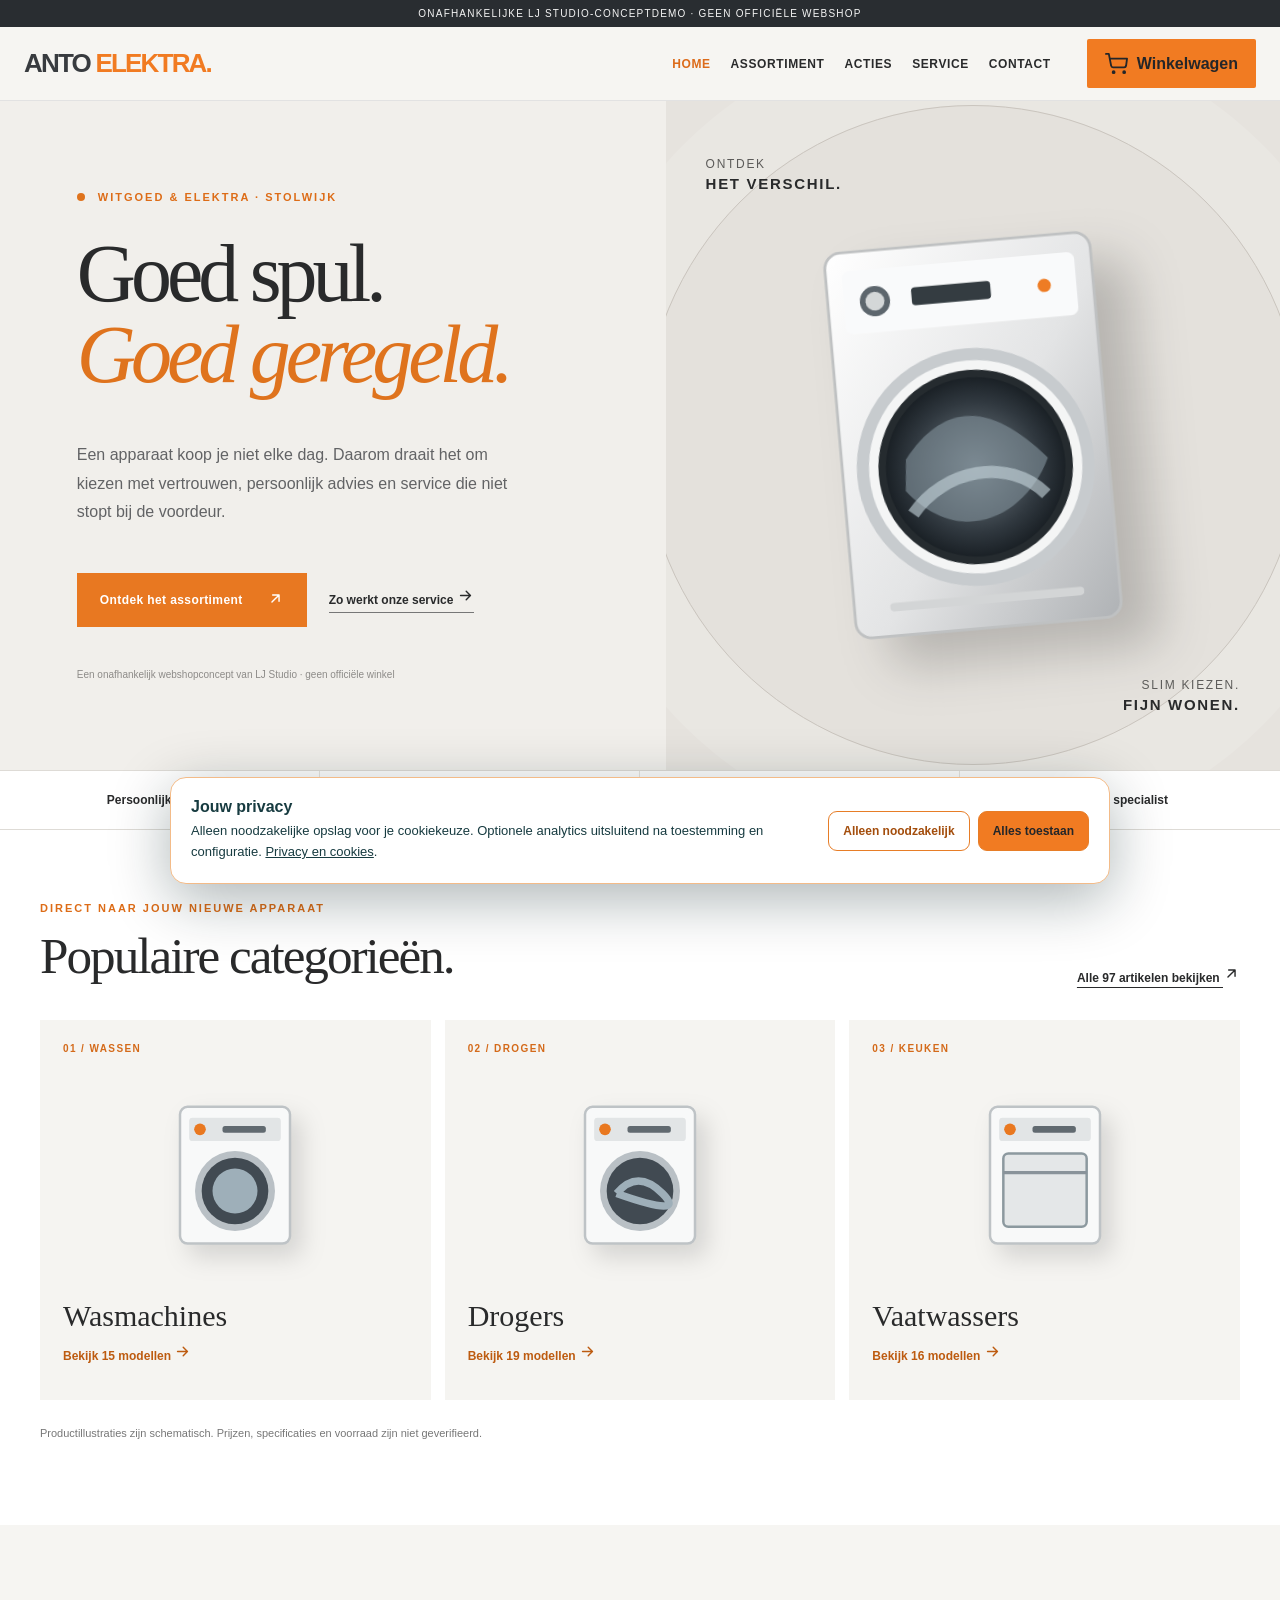
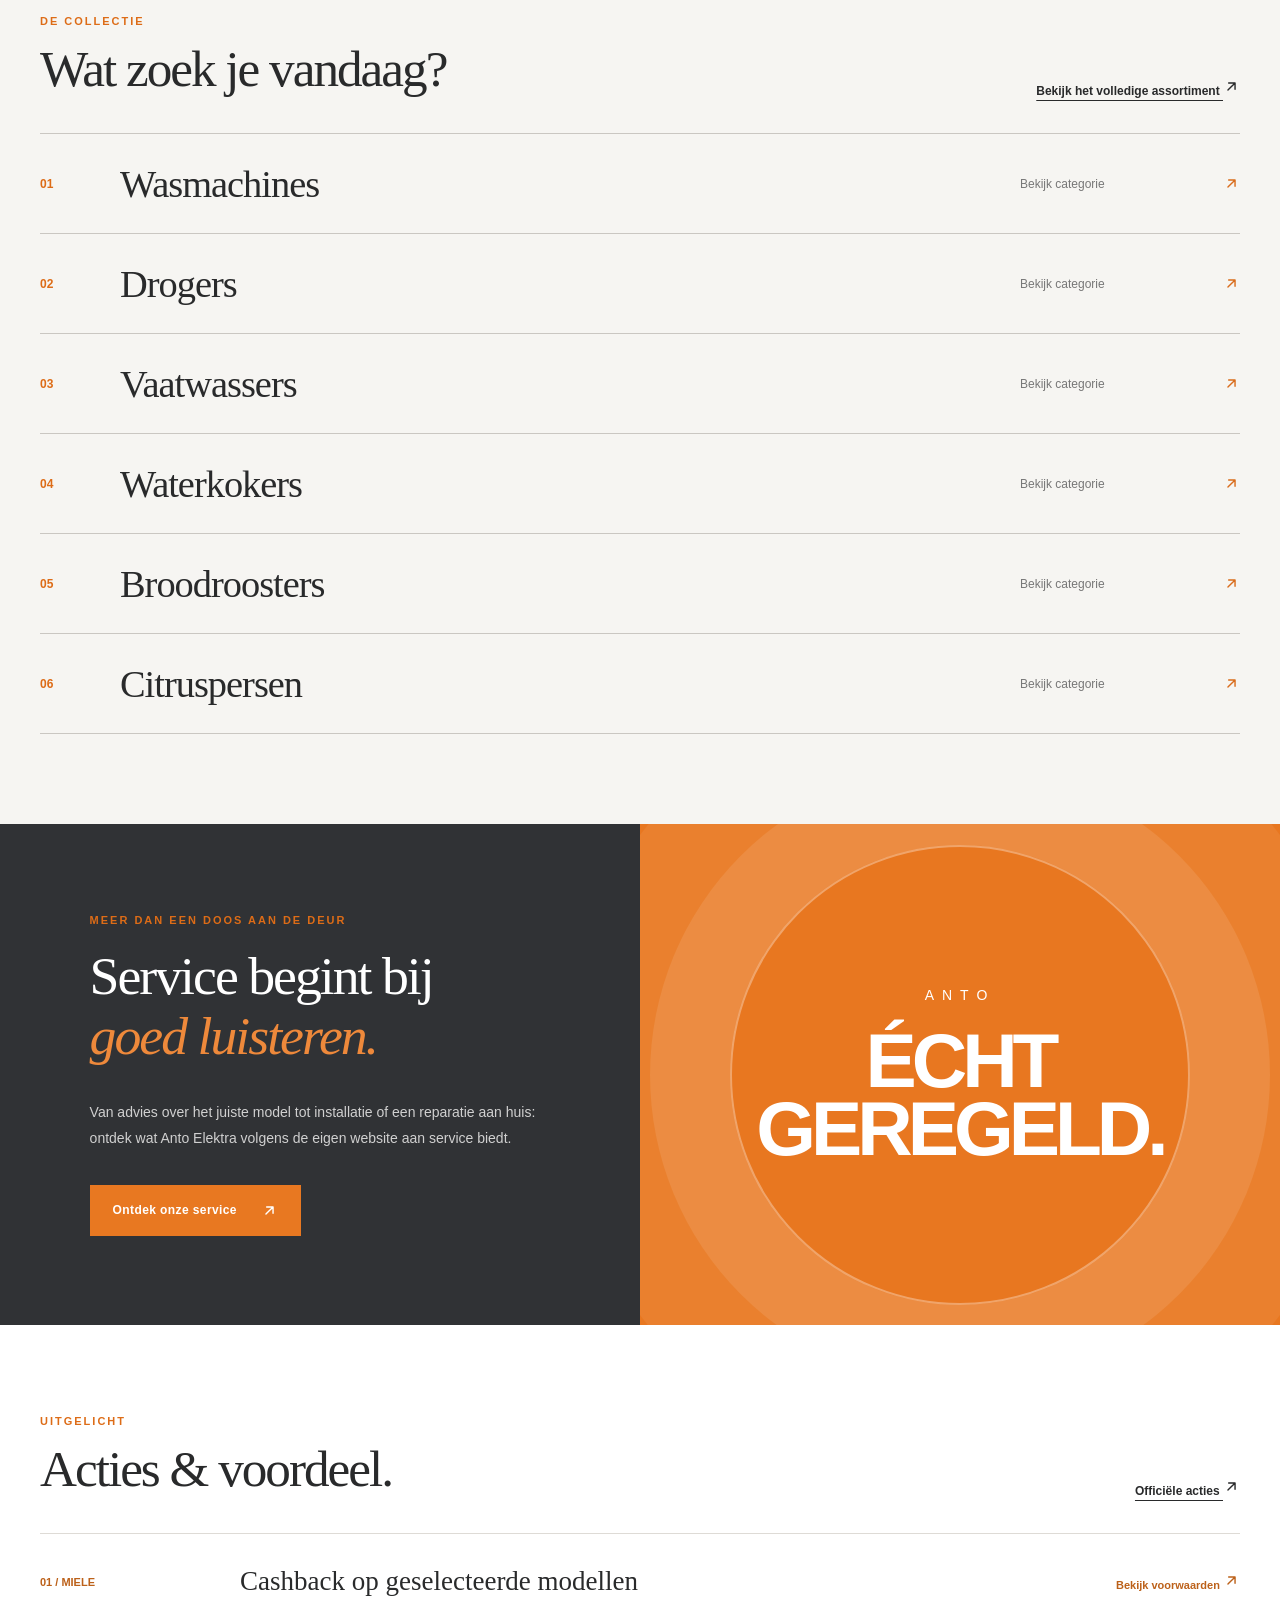
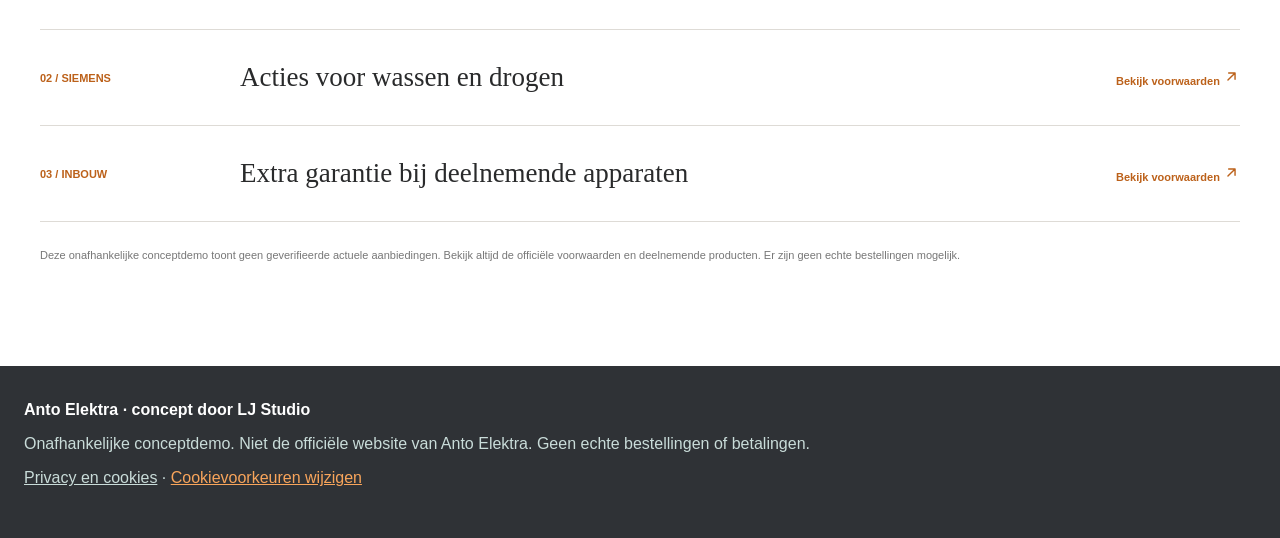
==== commit f865dc5d: "Replace Unicode arrows with consistent accessible SVG icons" ====
--- a/index.html
+++ b/index.html
@@ -1 +1 @@
-<!doctype html><html lang="nl"><head><meta charset="utf-8"><meta name="viewport" content="width=device-width,initial-scale=1"><meta name="robots" content="noindex,nofollow"><meta name="theme-color" content="#34373b"><title>Home | Anto Elektra concept · LJ Studio</title><meta name="description" content="Witgoed en klein huishoudelijke apparaten, service en assortiment als conceptdemo."><link rel="icon" href="assets/favicon.svg" type="image/svg+xml"><link rel="stylesheet" href="assets/style.css?v=8"></head><body><div class="top">ONAFHANKELIJKE LJ STUDIO-CONCEPTDEMO · GEEN OFFICIËLE WEBSHOP</div><header class="header"><div class="wrap head"><a class="brand" href="index.html" aria-label="Anto Elektra concept, home">ANTO<span> ELEKTRA.</span></a><nav class="site-nav" id="site-nav" aria-label="Hoofdnavigatie"><a href="index.html" aria-current="page">Home</a><a href="assortiment/index.html" >Assortiment</a><a href="index.html#acties">Acties</a><a href="service.html" >Service</a><a href="index.html#contact">Contact</a></nav><div class="header-controls"><a class="cart-btn" href="assortiment/index.html#winkelwagen" aria-label="Bekijk winkelwagen"><svg viewBox="0 0 24 24" width="23" height="23" fill="none" stroke="currentColor" stroke-width="1.9" stroke-linecap="round" stroke-linejoin="round" aria-hidden="true"><circle cx="9" cy="21" r="1"/><circle cx="20" cy="21" r="1"/><path d="M1 2h3l2.4 12.3a2 2 0 0 0 2 1.7H20a2 2 0 0 0 2-1.6L23 7H5"/></svg><span class="cart-label">Winkelwagen</span></a><button class="menu-toggle" type="button" aria-label="Menu openen" aria-controls="site-nav" aria-expanded="false"><svg viewBox="0 0 24 24" width="23" height="23" fill="none" stroke="currentColor" stroke-width="2" stroke-linecap="round"><path d="M4 6h16M4 12h16M4 18h16"/></svg></button></div></div></header><main class="editorial-home"><section class="retail-hero"><div class="retail-hero-copy"><div class="retail-kicker"><span class="orange-dot"></span> WITGOED & ELEKTRA · STOLWIJK</div><h1>Goed spul.<br><em>Goed geregeld.</em></h1><p>Een apparaat koop je niet elke dag. Daarom draait het om kiezen met vertrouwen, persoonlijk advies en service die niet stopt bij de voordeur.</p><div class="retail-hero-actions"><a class="retail-button" href="assortiment/">Ontdek het assortiment <span aria-hidden="true">↗</span></a><a class="retail-text-link" href="service.html">Zo werkt onze service →</a></div><div class="retail-hero-caption">Een onafhankelijk webshopconcept van LJ Studio · geen officiële winkel</div></div><div class="retail-hero-scene"><div class="scene-orbit"></div><div class="scene-label scene-label-top">ONTDEK<br><b>HET VERSCHIL.</b></div><svg class="scene-washer" viewBox="0 0 360 440" role="img" aria-label="Gestileerde illustratie van een wasmachine"><defs><linearGradient id="washer" x1="0" y1="0" x2="1" y2="1"><stop stop-color="#fff"/><stop offset=".55" stop-color="#e3e4e5"/><stop offset="1" stop-color="#afb2b5"/></linearGradient><radialGradient id="glass"><stop stop-color="#79858d"/><stop offset=".7" stop-color="#30383f"/><stop offset="1" stop-color="#171d22"/></radialGradient></defs><rect x="39" y="15" width="282" height="409" rx="17" fill="url(#washer)" stroke="#bfc1c2" stroke-width="3"/><rect x="56" y="35" width="247" height="67" rx="8" fill="#f9fafb"/><circle cx="89" cy="69" r="16" fill="#5d666d"/><circle cx="89" cy="69" r="10" fill="#d4d7d8"/><rect x="128" y="58" width="84" height="19" rx="4" fill="#343c41"/><circle cx="269" cy="68" r="7" fill="#ee7c24"/><circle cx="180" cy="253" r="126" fill="#c7cbce"/><circle cx="180" cy="253" r="113" fill="#f4f5f5"/><circle cx="180" cy="253" r="99" fill="url(#glass)"/><path d="M107 239c49-62 99-48 150 11-27 58-99 90-153 22" fill="#7d8d96" opacity=".65"/><path d="M110 297c36-44 105-52 142-9" stroke="#c6d6dc" stroke-width="13" opacity=".6" fill="none"/><circle cx="180" cy="253" r="99" fill="none" stroke="#252b2f" stroke-width="8"/><rect x="77" y="389" width="206" height="9" rx="4" fill="#d3d5d6"/></svg><div class="scene-label scene-label-bottom">SLIM KIEZEN.<br><b>FIJN WONEN.</b></div></div></section><div class="retail-trust"><span>Persoonlijk advies</span><span>Bezorging & installatie</span><span>Service en reparatie</span><span>Lokale specialist</span></div><section class="retail-bestsellers"><div class="retail-section-heading"><div><span class="retail-kicker">DIRECT NAAR JOUW NIEUWE APPARAAT</span><h2>Populaire categorieën.</h2></div><a href="assortiment/">Alle 97 artikelen bekijken ↗</a></div><div class="retail-product-feature"><a href="assortiment/wasmachines/" class="retail-featured-product"><span class="feature-index">01 / WASSEN</span><span class="feature-product-art" aria-hidden="true"><svg viewBox="0 0 180 190"><rect x="24" y="12" width="132" height="164" rx="9" fill="#f8f9f9" stroke="#bec3c6" stroke-width="3"/><rect x="35" y="25" width="110" height="28" rx="4" fill="#e2e5e6"/><circle cx="48" cy="39" r="7" fill="#e97820"/><rect x="75" y="35" width="52" height="8" rx="3" fill="#616a70"/><circle cx="90" cy="113" r="48" fill="#b9c0c5"/><circle cx="90" cy="113" r="40" fill="#414a52"/><circle cx="90" cy="113" r="27" fill="#9eafb9"/></svg></span><strong>Wasmachines</strong><span>Bekijk 15 modellen →</span></a><a href="assortiment/drogers/" class="retail-featured-product"><span class="feature-index">02 / DROGEN</span><span class="feature-product-art" aria-hidden="true"><svg viewBox="0 0 180 190"><rect x="24" y="12" width="132" height="164" rx="9" fill="#f8f9f9" stroke="#bec3c6" stroke-width="3"/><rect x="35" y="25" width="110" height="28" rx="4" fill="#e2e5e6"/><circle cx="48" cy="39" r="7" fill="#e97820"/><rect x="75" y="35" width="52" height="8" rx="3" fill="#616a70"/><circle cx="90" cy="113" r="48" fill="#b9c0c5"/><circle cx="90" cy="113" r="40" fill="#414a52"/><path d="M62 116q25-30 55 0t-55 0" fill="none" stroke="#9eafb9" stroke-width="9"/></svg></span><strong>Drogers</strong><span>Bekijk 19 modellen →</span></a><a href="assortiment/vaatwassers/" class="retail-featured-product"><span class="feature-index">03 / KEUKEN</span><span class="feature-product-art" aria-hidden="true"><svg viewBox="0 0 180 190"><rect x="24" y="12" width="132" height="164" rx="9" fill="#f8f9f9" stroke="#bec3c6" stroke-width="3"/><rect x="35" y="25" width="110" height="28" rx="4" fill="#e2e5e6"/><circle cx="48" cy="39" r="7" fill="#e97820"/><rect x="75" y="35" width="52" height="8" rx="3" fill="#616a70"/><rect x="40" y="68" width="100" height="88" rx="6" fill="#e4e7e8" stroke="#8c999f" stroke-width="3"/><path d="M40 91h100" stroke="#89939a" stroke-width="4"/></svg></span><strong>Vaatwassers</strong><span>Bekijk 16 modellen →</span></a></div><p class="retail-fineprint">Productillustraties zijn schematisch. Prijzen, specificaties en voorraad zijn niet geverifieerd.</p></section><section class="retail-categories" id="categorieen"><div class="retail-section-heading"><div><span class="retail-kicker">DE COLLECTIE</span><h2>Wat zoek je vandaag?</h2></div><a href="assortiment/">Bekijk het volledige assortiment ↗</a></div><div class="retail-category-list"><a href="assortiment/wasmachines/" class="retail-category-row"><span class="retail-category-number">01</span><span class="retail-category-name">Wasmachines</span><span class="retail-category-view">Bekijk categorie</span><span class="retail-category-arrow" aria-hidden="true">↗</span></a><a href="assortiment/drogers/" class="retail-category-row"><span class="retail-category-number">02</span><span class="retail-category-name">Drogers</span><span class="retail-category-view">Bekijk categorie</span><span class="retail-category-arrow" aria-hidden="true">↗</span></a><a href="assortiment/vaatwassers/" class="retail-category-row"><span class="retail-category-number">03</span><span class="retail-category-name">Vaatwassers</span><span class="retail-category-view">Bekijk categorie</span><span class="retail-category-arrow" aria-hidden="true">↗</span></a><a href="assortiment/waterkokers/" class="retail-category-row"><span class="retail-category-number">04</span><span class="retail-category-name">Waterkokers</span><span class="retail-category-view">Bekijk categorie</span><span class="retail-category-arrow" aria-hidden="true">↗</span></a><a href="assortiment/broodroosters/" class="retail-category-row"><span class="retail-category-number">05</span><span class="retail-category-name">Broodroosters</span><span class="retail-category-view">Bekijk categorie</span><span class="retail-category-arrow" aria-hidden="true">↗</span></a><a href="assortiment/citruspersen/" class="retail-category-row"><span class="retail-category-number">06</span><span class="retail-category-name">Citruspersen</span><span class="retail-category-view">Bekijk categorie</span><span class="retail-category-arrow" aria-hidden="true">↗</span></a></div></section><section class="retail-feature"><div class="retail-feature-block"><span class="retail-kicker">MEER DAN EEN DOOS AAN DE DEUR</span><h2>Service begint bij<br><em>goed luisteren.</em></h2><p>Van advies over het juiste model tot installatie of een reparatie aan huis: ontdek wat Anto Elektra volgens de eigen website aan service biedt.</p><a class="retail-button" href="service.html">Ontdek onze service ↗</a></div><div class="retail-feature-graphic" aria-hidden="true"><span>ANTO</span><strong>ÉCHT<br>GEREGELD.</strong><div class="feature-ring"></div></div></section><section class="retail-offers" id="acties"><div class="retail-section-heading"><div><span class="retail-kicker">UITGELICHT</span><h2>Acties & voordeel.</h2></div><a href="https://www.antoelektra.nl/acties/" target="_blank" rel="noopener noreferrer">Officiële acties ↗</a></div><div class="retail-offer-list"><a href="https://www.antoelektra.nl/acties/" target="_blank" rel="noopener noreferrer"><span>01 / MIELE</span><strong>Cashback op geselecteerde modellen</strong><span>Bekijk voorwaarden ↗</span></a><a href="https://www.antoelektra.nl/acties/" target="_blank" rel="noopener noreferrer"><span>02 / SIEMENS</span><strong>Acties voor wassen en drogen</strong><span>Bekijk voorwaarden ↗</span></a><a href="https://www.antoelektra.nl/acties/" target="_blank" rel="noopener noreferrer"><span>03 / INBOUW</span><strong>Extra garantie bij deelnemende apparaten</strong><span>Bekijk voorwaarden ↗</span></a></div><p class="retail-fineprint">Deze onafhankelijke conceptdemo toont geen geverifieerde actuele aanbiedingen. Bekijk altijd de officiële voorwaarden en deelnemende producten. Er zijn geen echte bestellingen mogelijk.</p></section></main><footer class="foot" id="contact"><div class="wrap"><strong>Anto Elektra · concept door LJ Studio</strong><p>Onafhankelijke conceptdemo. Niet de officiële website van Anto Elektra. Geen echte bestellingen of betalingen.</p><p><a href="privacy.html">Privacy en cookies</a> · <button type="button" data-cookie-settings class="cookie-link">Cookievoorkeuren wijzigen</button></p></div></footer><button class="back-to-top" type="button" aria-label="Terug naar boven" title="Terug naar boven"><svg viewBox="0 0 24 24" width="21" height="21" fill="none" stroke="currentColor" stroke-width="2.2" stroke-linecap="round" stroke-linejoin="round" aria-hidden="true"><path d="m5 14 7-7 7 7M12 7v13"/></svg></button><div class="cookie-banner" id="cookie-banner" role="region" aria-label="Cookiekeuze" hidden><div><strong>Jouw privacy</strong><p>Alleen noodzakelijke opslag voor je cookiekeuze. Optionele analytics uitsluitend na toestemming en configuratie. <a href="privacy.html">Privacy en cookies</a>.</p></div><div class="cookie-actions"><button type="button" id="cookie-necessary">Alleen noodzakelijk</button><button type="button" id="cookie-accept">Alles toestaan</button></div></div><script src="assets/config.js" defer></script><script src="assets/consent.js" defer></script><script src="assets/site.js?v=1" defer></script></body></html>+<!doctype html><html lang="nl"><head><meta charset="utf-8"><meta name="viewport" content="width=device-width,initial-scale=1"><meta name="robots" content="noindex,nofollow"><meta name="theme-color" content="#34373b"><title>Home | Anto Elektra concept · LJ Studio</title><meta name="description" content="Witgoed en klein huishoudelijke apparaten, service en assortiment als conceptdemo."><link rel="icon" href="assets/favicon.svg" type="image/svg+xml"><link rel="stylesheet" href="assets/style.css?v=8"></head><body><div class="top">ONAFHANKELIJKE LJ STUDIO-CONCEPTDEMO · GEEN OFFICIËLE WEBSHOP</div><header class="header"><div class="wrap head"><a class="brand" href="index.html" aria-label="Anto Elektra concept, home">ANTO<span> ELEKTRA.</span></a><nav class="site-nav" id="site-nav" aria-label="Hoofdnavigatie"><a href="index.html" aria-current="page">Home</a><a href="assortiment/index.html" >Assortiment</a><a href="index.html#acties">Acties</a><a href="service.html" >Service</a><a href="index.html#contact">Contact</a></nav><div class="header-controls"><a class="cart-btn" href="assortiment/index.html#winkelwagen" aria-label="Bekijk winkelwagen"><svg viewBox="0 0 24 24" width="23" height="23" fill="none" stroke="currentColor" stroke-width="1.9" stroke-linecap="round" stroke-linejoin="round" aria-hidden="true"><circle cx="9" cy="21" r="1"/><circle cx="20" cy="21" r="1"/><path d="M1 2h3l2.4 12.3a2 2 0 0 0 2 1.7H20a2 2 0 0 0 2-1.6L23 7H5"/></svg><span class="cart-label">Winkelwagen</span></a><button class="menu-toggle" type="button" aria-label="Menu openen" aria-controls="site-nav" aria-expanded="false"><svg viewBox="0 0 24 24" width="23" height="23" fill="none" stroke="currentColor" stroke-width="2" stroke-linecap="round"><path d="M4 6h16M4 12h16M4 18h16"/></svg></button></div></div></header><main class="editorial-home"><section class="retail-hero"><div class="retail-hero-copy"><div class="retail-kicker"><span class="orange-dot"></span> WITGOED & ELEKTRA · STOLWIJK</div><h1>Goed spul.<br><em>Goed geregeld.</em></h1><p>Een apparaat koop je niet elke dag. Daarom draait het om kiezen met vertrouwen, persoonlijk advies en service die niet stopt bij de voordeur.</p><div class="retail-hero-actions"><a class="retail-button" href="assortiment/">Ontdek het assortiment <span aria-hidden="true"><svg class="ui-arrow ui-arrow-external" viewBox="0 0 24 24" width="17" height="17" fill="none" stroke="currentColor" stroke-width="2" stroke-linecap="round" stroke-linejoin="round" aria-hidden="true"><path d="M7 17 17 7M8 7h9v9"/></svg></span></a><a class="retail-text-link" href="service.html">Zo werkt onze service <svg class="ui-arrow" viewBox="0 0 24 24" width="17" height="17" fill="none" stroke="currentColor" stroke-width="2" stroke-linecap="round" stroke-linejoin="round" aria-hidden="true"><path d="M5 12h14m-6-6 6 6-6 6"/></svg></a></div><div class="retail-hero-caption">Een onafhankelijk webshopconcept van LJ Studio · geen officiële winkel</div></div><div class="retail-hero-scene"><div class="scene-orbit"></div><div class="scene-label scene-label-top">ONTDEK<br><b>HET VERSCHIL.</b></div><svg class="scene-washer" viewBox="0 0 360 440" role="img" aria-label="Gestileerde illustratie van een wasmachine"><defs><linearGradient id="washer" x1="0" y1="0" x2="1" y2="1"><stop stop-color="#fff"/><stop offset=".55" stop-color="#e3e4e5"/><stop offset="1" stop-color="#afb2b5"/></linearGradient><radialGradient id="glass"><stop stop-color="#79858d"/><stop offset=".7" stop-color="#30383f"/><stop offset="1" stop-color="#171d22"/></radialGradient></defs><rect x="39" y="15" width="282" height="409" rx="17" fill="url(#washer)" stroke="#bfc1c2" stroke-width="3"/><rect x="56" y="35" width="247" height="67" rx="8" fill="#f9fafb"/><circle cx="89" cy="69" r="16" fill="#5d666d"/><circle cx="89" cy="69" r="10" fill="#d4d7d8"/><rect x="128" y="58" width="84" height="19" rx="4" fill="#343c41"/><circle cx="269" cy="68" r="7" fill="#ee7c24"/><circle cx="180" cy="253" r="126" fill="#c7cbce"/><circle cx="180" cy="253" r="113" fill="#f4f5f5"/><circle cx="180" cy="253" r="99" fill="url(#glass)"/><path d="M107 239c49-62 99-48 150 11-27 58-99 90-153 22" fill="#7d8d96" opacity=".65"/><path d="M110 297c36-44 105-52 142-9" stroke="#c6d6dc" stroke-width="13" opacity=".6" fill="none"/><circle cx="180" cy="253" r="99" fill="none" stroke="#252b2f" stroke-width="8"/><rect x="77" y="389" width="206" height="9" rx="4" fill="#d3d5d6"/></svg><div class="scene-label scene-label-bottom">SLIM KIEZEN.<br><b>FIJN WONEN.</b></div></div></section><div class="retail-trust"><span>Persoonlijk advies</span><span>Bezorging & installatie</span><span>Service en reparatie</span><span>Lokale specialist</span></div><section class="retail-bestsellers"><div class="retail-section-heading"><div><span class="retail-kicker">DIRECT NAAR JOUW NIEUWE APPARAAT</span><h2>Populaire categorieën.</h2></div><a href="assortiment/">Alle 97 artikelen bekijken <svg class="ui-arrow ui-arrow-external" viewBox="0 0 24 24" width="17" height="17" fill="none" stroke="currentColor" stroke-width="2" stroke-linecap="round" stroke-linejoin="round" aria-hidden="true"><path d="M7 17 17 7M8 7h9v9"/></svg></a></div><div class="retail-product-feature"><a href="assortiment/wasmachines/" class="retail-featured-product"><span class="feature-index">01 / WASSEN</span><span class="feature-product-art" aria-hidden="true"><svg viewBox="0 0 180 190"><rect x="24" y="12" width="132" height="164" rx="9" fill="#f8f9f9" stroke="#bec3c6" stroke-width="3"/><rect x="35" y="25" width="110" height="28" rx="4" fill="#e2e5e6"/><circle cx="48" cy="39" r="7" fill="#e97820"/><rect x="75" y="35" width="52" height="8" rx="3" fill="#616a70"/><circle cx="90" cy="113" r="48" fill="#b9c0c5"/><circle cx="90" cy="113" r="40" fill="#414a52"/><circle cx="90" cy="113" r="27" fill="#9eafb9"/></svg></span><strong>Wasmachines</strong><span>Bekijk 15 modellen <svg class="ui-arrow" viewBox="0 0 24 24" width="17" height="17" fill="none" stroke="currentColor" stroke-width="2" stroke-linecap="round" stroke-linejoin="round" aria-hidden="true"><path d="M5 12h14m-6-6 6 6-6 6"/></svg></span></a><a href="assortiment/drogers/" class="retail-featured-product"><span class="feature-index">02 / DROGEN</span><span class="feature-product-art" aria-hidden="true"><svg viewBox="0 0 180 190"><rect x="24" y="12" width="132" height="164" rx="9" fill="#f8f9f9" stroke="#bec3c6" stroke-width="3"/><rect x="35" y="25" width="110" height="28" rx="4" fill="#e2e5e6"/><circle cx="48" cy="39" r="7" fill="#e97820"/><rect x="75" y="35" width="52" height="8" rx="3" fill="#616a70"/><circle cx="90" cy="113" r="48" fill="#b9c0c5"/><circle cx="90" cy="113" r="40" fill="#414a52"/><path d="M62 116q25-30 55 0t-55 0" fill="none" stroke="#9eafb9" stroke-width="9"/></svg></span><strong>Drogers</strong><span>Bekijk 19 modellen <svg class="ui-arrow" viewBox="0 0 24 24" width="17" height="17" fill="none" stroke="currentColor" stroke-width="2" stroke-linecap="round" stroke-linejoin="round" aria-hidden="true"><path d="M5 12h14m-6-6 6 6-6 6"/></svg></span></a><a href="assortiment/vaatwassers/" class="retail-featured-product"><span class="feature-index">03 / KEUKEN</span><span class="feature-product-art" aria-hidden="true"><svg viewBox="0 0 180 190"><rect x="24" y="12" width="132" height="164" rx="9" fill="#f8f9f9" stroke="#bec3c6" stroke-width="3"/><rect x="35" y="25" width="110" height="28" rx="4" fill="#e2e5e6"/><circle cx="48" cy="39" r="7" fill="#e97820"/><rect x="75" y="35" width="52" height="8" rx="3" fill="#616a70"/><rect x="40" y="68" width="100" height="88" rx="6" fill="#e4e7e8" stroke="#8c999f" stroke-width="3"/><path d="M40 91h100" stroke="#89939a" stroke-width="4"/></svg></span><strong>Vaatwassers</strong><span>Bekijk 16 modellen <svg class="ui-arrow" viewBox="0 0 24 24" width="17" height="17" fill="none" stroke="currentColor" stroke-width="2" stroke-linecap="round" stroke-linejoin="round" aria-hidden="true"><path d="M5 12h14m-6-6 6 6-6 6"/></svg></span></a></div><p class="retail-fineprint">Productillustraties zijn schematisch. Prijzen, specificaties en voorraad zijn niet geverifieerd.</p></section><section class="retail-categories" id="categorieen"><div class="retail-section-heading"><div><span class="retail-kicker">DE COLLECTIE</span><h2>Wat zoek je vandaag?</h2></div><a href="assortiment/">Bekijk het volledige assortiment <svg class="ui-arrow ui-arrow-external" viewBox="0 0 24 24" width="17" height="17" fill="none" stroke="currentColor" stroke-width="2" stroke-linecap="round" stroke-linejoin="round" aria-hidden="true"><path d="M7 17 17 7M8 7h9v9"/></svg></a></div><div class="retail-category-list"><a href="assortiment/wasmachines/" class="retail-category-row"><span class="retail-category-number">01</span><span class="retail-category-name">Wasmachines</span><span class="retail-category-view">Bekijk categorie</span><span class="retail-category-arrow" aria-hidden="true"><svg class="ui-arrow ui-arrow-external" viewBox="0 0 24 24" width="17" height="17" fill="none" stroke="currentColor" stroke-width="2" stroke-linecap="round" stroke-linejoin="round" aria-hidden="true"><path d="M7 17 17 7M8 7h9v9"/></svg></span></a><a href="assortiment/drogers/" class="retail-category-row"><span class="retail-category-number">02</span><span class="retail-category-name">Drogers</span><span class="retail-category-view">Bekijk categorie</span><span class="retail-category-arrow" aria-hidden="true"><svg class="ui-arrow ui-arrow-external" viewBox="0 0 24 24" width="17" height="17" fill="none" stroke="currentColor" stroke-width="2" stroke-linecap="round" stroke-linejoin="round" aria-hidden="true"><path d="M7 17 17 7M8 7h9v9"/></svg></span></a><a href="assortiment/vaatwassers/" class="retail-category-row"><span class="retail-category-number">03</span><span class="retail-category-name">Vaatwassers</span><span class="retail-category-view">Bekijk categorie</span><span class="retail-category-arrow" aria-hidden="true"><svg class="ui-arrow ui-arrow-external" viewBox="0 0 24 24" width="17" height="17" fill="none" stroke="currentColor" stroke-width="2" stroke-linecap="round" stroke-linejoin="round" aria-hidden="true"><path d="M7 17 17 7M8 7h9v9"/></svg></span></a><a href="assortiment/waterkokers/" class="retail-category-row"><span class="retail-category-number">04</span><span class="retail-category-name">Waterkokers</span><span class="retail-category-view">Bekijk categorie</span><span class="retail-category-arrow" aria-hidden="true"><svg class="ui-arrow ui-arrow-external" viewBox="0 0 24 24" width="17" height="17" fill="none" stroke="currentColor" stroke-width="2" stroke-linecap="round" stroke-linejoin="round" aria-hidden="true"><path d="M7 17 17 7M8 7h9v9"/></svg></span></a><a href="assortiment/broodroosters/" class="retail-category-row"><span class="retail-category-number">05</span><span class="retail-category-name">Broodroosters</span><span class="retail-category-view">Bekijk categorie</span><span class="retail-category-arrow" aria-hidden="true"><svg class="ui-arrow ui-arrow-external" viewBox="0 0 24 24" width="17" height="17" fill="none" stroke="currentColor" stroke-width="2" stroke-linecap="round" stroke-linejoin="round" aria-hidden="true"><path d="M7 17 17 7M8 7h9v9"/></svg></span></a><a href="assortiment/citruspersen/" class="retail-category-row"><span class="retail-category-number">06</span><span class="retail-category-name">Citruspersen</span><span class="retail-category-view">Bekijk categorie</span><span class="retail-category-arrow" aria-hidden="true"><svg class="ui-arrow ui-arrow-external" viewBox="0 0 24 24" width="17" height="17" fill="none" stroke="currentColor" stroke-width="2" stroke-linecap="round" stroke-linejoin="round" aria-hidden="true"><path d="M7 17 17 7M8 7h9v9"/></svg></span></a></div></section><section class="retail-feature"><div class="retail-feature-block"><span class="retail-kicker">MEER DAN EEN DOOS AAN DE DEUR</span><h2>Service begint bij<br><em>goed luisteren.</em></h2><p>Van advies over het juiste model tot installatie of een reparatie aan huis: ontdek wat Anto Elektra volgens de eigen website aan service biedt.</p><a class="retail-button" href="service.html">Ontdek onze service <svg class="ui-arrow ui-arrow-external" viewBox="0 0 24 24" width="17" height="17" fill="none" stroke="currentColor" stroke-width="2" stroke-linecap="round" stroke-linejoin="round" aria-hidden="true"><path d="M7 17 17 7M8 7h9v9"/></svg></a></div><div class="retail-feature-graphic" aria-hidden="true"><span>ANTO</span><strong>ÉCHT<br>GEREGELD.</strong><div class="feature-ring"></div></div></section><section class="retail-offers" id="acties"><div class="retail-section-heading"><div><span class="retail-kicker">UITGELICHT</span><h2>Acties & voordeel.</h2></div><a href="https://www.antoelektra.nl/acties/" target="_blank" rel="noopener noreferrer">Officiële acties <svg class="ui-arrow ui-arrow-external" viewBox="0 0 24 24" width="17" height="17" fill="none" stroke="currentColor" stroke-width="2" stroke-linecap="round" stroke-linejoin="round" aria-hidden="true"><path d="M7 17 17 7M8 7h9v9"/></svg></a></div><div class="retail-offer-list"><a href="https://www.antoelektra.nl/acties/" target="_blank" rel="noopener noreferrer"><span>01 / MIELE</span><strong>Cashback op geselecteerde modellen</strong><span>Bekijk voorwaarden <svg class="ui-arrow ui-arrow-external" viewBox="0 0 24 24" width="17" height="17" fill="none" stroke="currentColor" stroke-width="2" stroke-linecap="round" stroke-linejoin="round" aria-hidden="true"><path d="M7 17 17 7M8 7h9v9"/></svg></span></a><a href="https://www.antoelektra.nl/acties/" target="_blank" rel="noopener noreferrer"><span>02 / SIEMENS</span><strong>Acties voor wassen en drogen</strong><span>Bekijk voorwaarden <svg class="ui-arrow ui-arrow-external" viewBox="0 0 24 24" width="17" height="17" fill="none" stroke="currentColor" stroke-width="2" stroke-linecap="round" stroke-linejoin="round" aria-hidden="true"><path d="M7 17 17 7M8 7h9v9"/></svg></span></a><a href="https://www.antoelektra.nl/acties/" target="_blank" rel="noopener noreferrer"><span>03 / INBOUW</span><strong>Extra garantie bij deelnemende apparaten</strong><span>Bekijk voorwaarden <svg class="ui-arrow ui-arrow-external" viewBox="0 0 24 24" width="17" height="17" fill="none" stroke="currentColor" stroke-width="2" stroke-linecap="round" stroke-linejoin="round" aria-hidden="true"><path d="M7 17 17 7M8 7h9v9"/></svg></span></a></div><p class="retail-fineprint">Deze onafhankelijke conceptdemo toont geen geverifieerde actuele aanbiedingen. Bekijk altijd de officiële voorwaarden en deelnemende producten. Er zijn geen echte bestellingen mogelijk.</p></section></main><footer class="foot" id="contact"><div class="wrap"><strong>Anto Elektra · concept door LJ Studio</strong><p>Onafhankelijke conceptdemo. Niet de officiële website van Anto Elektra. Geen echte bestellingen of betalingen.</p><p><a href="privacy.html">Privacy en cookies</a> · <button type="button" data-cookie-settings class="cookie-link">Cookievoorkeuren wijzigen</button></p></div></footer><button class="back-to-top" type="button" aria-label="Terug naar boven" title="Terug naar boven"><svg viewBox="0 0 24 24" width="21" height="21" fill="none" stroke="currentColor" stroke-width="2.2" stroke-linecap="round" stroke-linejoin="round" aria-hidden="true"><path d="m5 14 7-7 7 7M12 7v13"/></svg></button><div class="cookie-banner" id="cookie-banner" role="region" aria-label="Cookiekeuze" hidden><div><strong>Jouw privacy</strong><p>Alleen noodzakelijke opslag voor je cookiekeuze. Optionele analytics uitsluitend na toestemming en configuratie. <a href="privacy.html">Privacy en cookies</a>.</p></div><div class="cookie-actions"><button type="button" id="cookie-necessary">Alleen noodzakelijk</button><button type="button" id="cookie-accept">Alles toestaan</button></div></div><script src="assets/config.js" defer></script><script src="assets/consent.js" defer></script><script src="assets/site.js?v=1" defer></script></body></html>
--- a/assets/style.css
+++ b/assets/style.css
@@ -8,3 +8,6 @@
 
 /* LJ Commerce 2026: retail editorial redesign, intentionally distinct from agency cards/hero */
 :root{font-family:Arial,Helvetica,sans-serif;color:#292a2b;background:#f6f5f2}body{background:#f6f5f2}.top{font-size:10px;letter-spacing:1.2px;padding:8px}.header{background:#f6f5f2}.head{min-height:73px}.brand{font-family:Arial,sans-serif;font-size:26px;letter-spacing:-1.8px}.head nav{font-size:12px;text-transform:uppercase;letter-spacing:.6px}.head nav a:hover{color:#d76816}.cart-btn{border-radius:2px}.editorial-home .retail-kicker{font-size:11px;font-weight:900;letter-spacing:2px;color:#dd6c17;display:block}.retail-hero{display:grid;grid-template-columns:52% 48%;min-height:610px;background:#f1efeb}.retail-hero-copy{padding:clamp(45px,7vw,105px) clamp(24px,6vw,105px);display:flex;flex-direction:column;align-items:flex-start;justify-content:center}.retail-hero-copy h1{font-family:Georgia,Times,serif;font-size:clamp(56px,6.4vw,105px);letter-spacing:-5px;line-height:.99;font-weight:400;margin:30px 0}.retail-hero-copy h1 em{color:#df731d;font-weight:400}.retail-hero-copy>p{max-width:450px;line-height:1.8;font-size:16px;color:#626365}.retail-hero-actions{display:flex;align-items:center;gap:22px;flex-wrap:wrap;margin-top:30px}.retail-button{background:#e87821;color:#fff;padding:17px 23px;font-size:12px;font-weight:900;letter-spacing:.4px;display:inline-flex;gap:24px;align-items:center;justify-content:space-between}.retail-button:hover{background:#b9530c}.retail-text-link{font-size:12px;font-weight:800;border-bottom:1px solid #777;padding-bottom:5px}.retail-hero-caption{font-size:10px;color:#8d8b88;margin-top:42px}.retail-hero-scene{background:#e4e1dc;min-height:520px;position:relative;overflow:hidden;display:grid;place-items:center}.scene-orbit{position:absolute;width:660px;height:660px;border:1px solid #cac5be;border-radius:50%;left:50%;top:50%;transform:translate(-50%,-50%);box-shadow:0 0 0 80px #ffffff20,0 0 0 180px #ffffff10}.scene-washer{position:relative;width:min(60%,340px);max-height:470px;filter:drop-shadow(35px 30px 25px #0003);transform:rotate(-5deg)}.scene-label{position:absolute;z-index:2;font-size:12px;letter-spacing:1.7px;line-height:1.4;color:#5c5b59}.scene-label b{font-size:15px;color:#292a2b}.scene-label-top{top:55px;left:40px}.scene-label-bottom{bottom:55px;right:40px;text-align:right}.orange-dot{display:inline-block;background:#df731d;width:8px;height:8px;border-radius:50%;margin-right:8px}.retail-trust{display:grid;grid-template-columns:repeat(4,1fr);border-top:1px solid #dedbd6;border-bottom:1px solid #dedbd6;background:#fff}.retail-trust span{text-align:center;padding:22px 10px;font-size:12px;font-weight:800;border-right:1px solid #e7e5e1}.retail-trust span:last-child{border:0}.retail-categories,.retail-offers{padding:90px max(24px,calc((100vw - 1200px)/2))}.retail-section-heading{display:flex;justify-content:space-between;align-items:end;gap:20px;margin-bottom:35px}.retail-section-heading h2{font-family:Georgia,Times,serif;font-weight:400;font-size:clamp(37px,4vw,65px);letter-spacing:-2px;margin:12px 0 0}.retail-section-heading>a{font-size:12px;font-weight:900;text-decoration:underline;text-underline-offset:5px}.retail-category-list{border-top:1px solid #cac7c2}.retail-category-row{display:grid;grid-template-columns:80px 1fr 170px 50px;align-items:center;min-height:100px;border-bottom:1px solid #cac7c2;transition:padding .2s,background .2s}.retail-category-row:hover{background:#fff;padding:0 16px}.retail-category-number{color:#dd6c17;font-size:12px;font-weight:900}.retail-category-name{font-family:Georgia,Times,serif;font-size:clamp(27px,3vw,45px);letter-spacing:-1px}.retail-category-view{font-size:12px;color:#777}.retail-category-arrow{font-size:25px;color:#d96d1d;text-align:right}.retail-feature{display:grid;grid-template-columns:1fr 1fr;background:#303235;color:#fff;min-height:450px}.retail-feature-block{padding:clamp(40px,7vw,95px);display:flex;flex-direction:column;align-items:flex-start;justify-content:center}.retail-feature-block h2{font:400 clamp(37px,4.2vw,62px)/1.12 Georgia,serif;letter-spacing:-2px;margin:20px 0}.retail-feature-block h2 em{color:#ee893b}.retail-feature-block p{font-size:14px;line-height:1.8;color:#d0d0d0;max-width:470px}.retail-feature-block .retail-button{margin-top:20px}.retail-feature-graphic{background:#e87720;position:relative;overflow:hidden;display:flex;flex-direction:column;align-items:center;justify-content:center;color:#fff}.retail-feature-graphic>span{font-size:14px;letter-spacing:8px;z-index:1}.retail-feature-graphic strong{font-size:clamp(45px,6vw,95px);line-height:.88;letter-spacing:-5px;z-index:1;text-align:center;margin-top:24px}.feature-ring{position:absolute;width:460px;height:460px;border:2px solid #ffffff55;border-radius:50%;box-shadow:0 0 0 80px #ffffff18,0 0 0 170px #ffffff10}.retail-offers{background:#fff}.retail-offer-list{border-top:1px solid #dedbd6}.retail-offer-list a{display:grid;grid-template-columns:180px 1fr 175px;align-items:center;gap:20px;padding:32px 0;border-bottom:1px solid #dedbd6}.retail-offer-list a span{font-size:11px;font-weight:800;color:#bc611a}.retail-offer-list a strong{font:400 27px Georgia,serif}.retail-offer-list a span:last-child{text-align:right}.retail-fineprint{font-size:11px;color:#777;line-height:1.7;margin-top:24px}.foot{margin-top:0}.editorial-home .retail-offers+.foot{margin-top:0}@media(max-width:950px){.retail-hero{grid-template-columns:1fr 1fr}.retail-hero-copy{padding:50px 28px}.retail-hero-copy h1{font-size:clamp(45px,6vw,65px);letter-spacing:-3px}.retail-feature-block{padding:45px 30px}.retail-categories,.retail-offers{padding:65px 28px}}@media(max-width:650px){.retail-hero{grid-template-columns:1fr}.retail-hero-copy{padding:55px 20px 42px}.retail-hero-copy h1{font-size:clamp(55px,12vw,79px);letter-spacing:-3px;margin:25px 0}.retail-hero-copy>p{font-size:14px}.retail-hero-caption{margin-top:30px}.retail-hero-scene{min-height:350px}.scene-washer{width:210px;height:310px}.scene-orbit{width:420px;height:420px}.scene-label-top{top:24px;left:20px}.scene-label-bottom{bottom:24px;right:20px}.retail-trust{grid-template-columns:1fr 1fr}.retail-trust span{padding:17px 8px;font-size:10px;border-bottom:1px solid #e7e5e1}.retail-categories,.retail-offers{padding:56px 18px}.retail-section-heading{align-items:start;flex-direction:column;gap:12px}.retail-section-heading h2{font-size:41px}.retail-category-row{grid-template-columns:35px 1fr 30px;min-height:78px}.retail-category-name{font-size:29px}.retail-category-view{display:none}.retail-feature{grid-template-columns:1fr}.retail-feature-block{padding:55px 22px}.retail-feature-graphic{min-height:260px}.retail-offer-list a{grid-template-columns:1fr;gap:10px;padding:25px 0}.retail-offer-list a strong{font-size:24px}.retail-offer-list a span:last-child{text-align:left}.head{min-height:64px}}
+
+/* Retail product-first improvements */
+.retail-bestsellers{padding:72px max(24px,calc((100vw - 1200px)/2));background:#fff}.retail-product-feature{display:grid;grid-template-columns:repeat(3,minmax(0,1fr));gap:14px}.retail-featured-product{background:#f5f4f1;min-height:380px;padding:23px;display:flex;flex-direction:column;position:relative;transition:background .2s,transform .2s}.retail-featured-product:hover{background:#f0e8df;transform:translateY(-3px)}.retail-featured-product .feature-index{font-size:10px;color:#d46a1a;letter-spacing:1.4px;font-weight:900}.retail-featured-product .feature-product-art{height:245px;display:grid;place-items:center}.retail-featured-product .feature-product-art svg{width:150px;height:170px;filter:drop-shadow(10px 12px 12px #0002)}.retail-featured-product strong{font:400 30px Georgia,serif}.retail-featured-product>span:last-child{font-size:12px;margin-top:10px;color:#bd5b10;font-weight:900}.catalog-top{padding:16px 0;border-bottom:1px solid #ddd;margin-bottom:20px}.product{border-radius:5px;box-shadow:0 3px 15px #00000008;transition:box-shadow .2s,transform .2s}.product:hover{box-shadow:0 10px 28px #00000012;transform:translateY(-2px)}.product-art{height:230px}.product-art svg{width:155px;height:175px;filter:drop-shadow(7px 9px 9px #0002)}.product-body h3{font-size:17px;line-height:1.4;min-height:48px}.product-actions button{border-radius:4px}.product-actions button.add{background:#e87821;color:#fff}.header-cart-count{display:grid;place-items:center;min-width:20px;height:20px;border-radius:50%;background:#2e3235;color:white;font-size:10px}.header-cart-count[hidden]{display:none}.cart-opened{overflow:hidden}.drawer{z-index:35}.drawer-backdrop{z-index:34}.detail-backdrop{z-index:40}.service-grid .service-card{border-radius:5px}.category-tile{border-radius:5px}.filters{border-radius:5px}.catalog-top select{background:#fff}.subhero{padding:58px 0}.subhero h1{font-family:Georgia,serif;font-weight:400}.back-to-top{z-index:25}@media(max-width:950px){.retail-bestsellers{padding:55px 28px}.retail-featured-product{min-height:315px;padding:16px}.retail-featured-product .feature-product-art{height:190px}.retail-featured-product .feature-product-art svg{width:125px}}@media(max-width:600px){.retail-bestsellers{padding:45px 16px}.retail-product-feature{grid-template-columns:1fr 1fr;gap:9px}.retail-featured-product{min-height:255px;padding:13px}.retail-featured-product .feature-product-art{height:150px}.retail-featured-product .feature-product-art svg{width:110px;height:130px}.retail-featured-product strong{font-size:22px}.retail-featured-product:nth-child(3){grid-column:1/-1;min-height:190px}.retail-featured-product:nth-child(3) .feature-product-art{height:110px}.product-art{height:155px}.product-art svg{width:100px;height:120px}.product-body h3{font-size:13px;min-height:38px}.header-cart-count{position:absolute;top:-4px;right:42px}.header-controls{position:relative}}
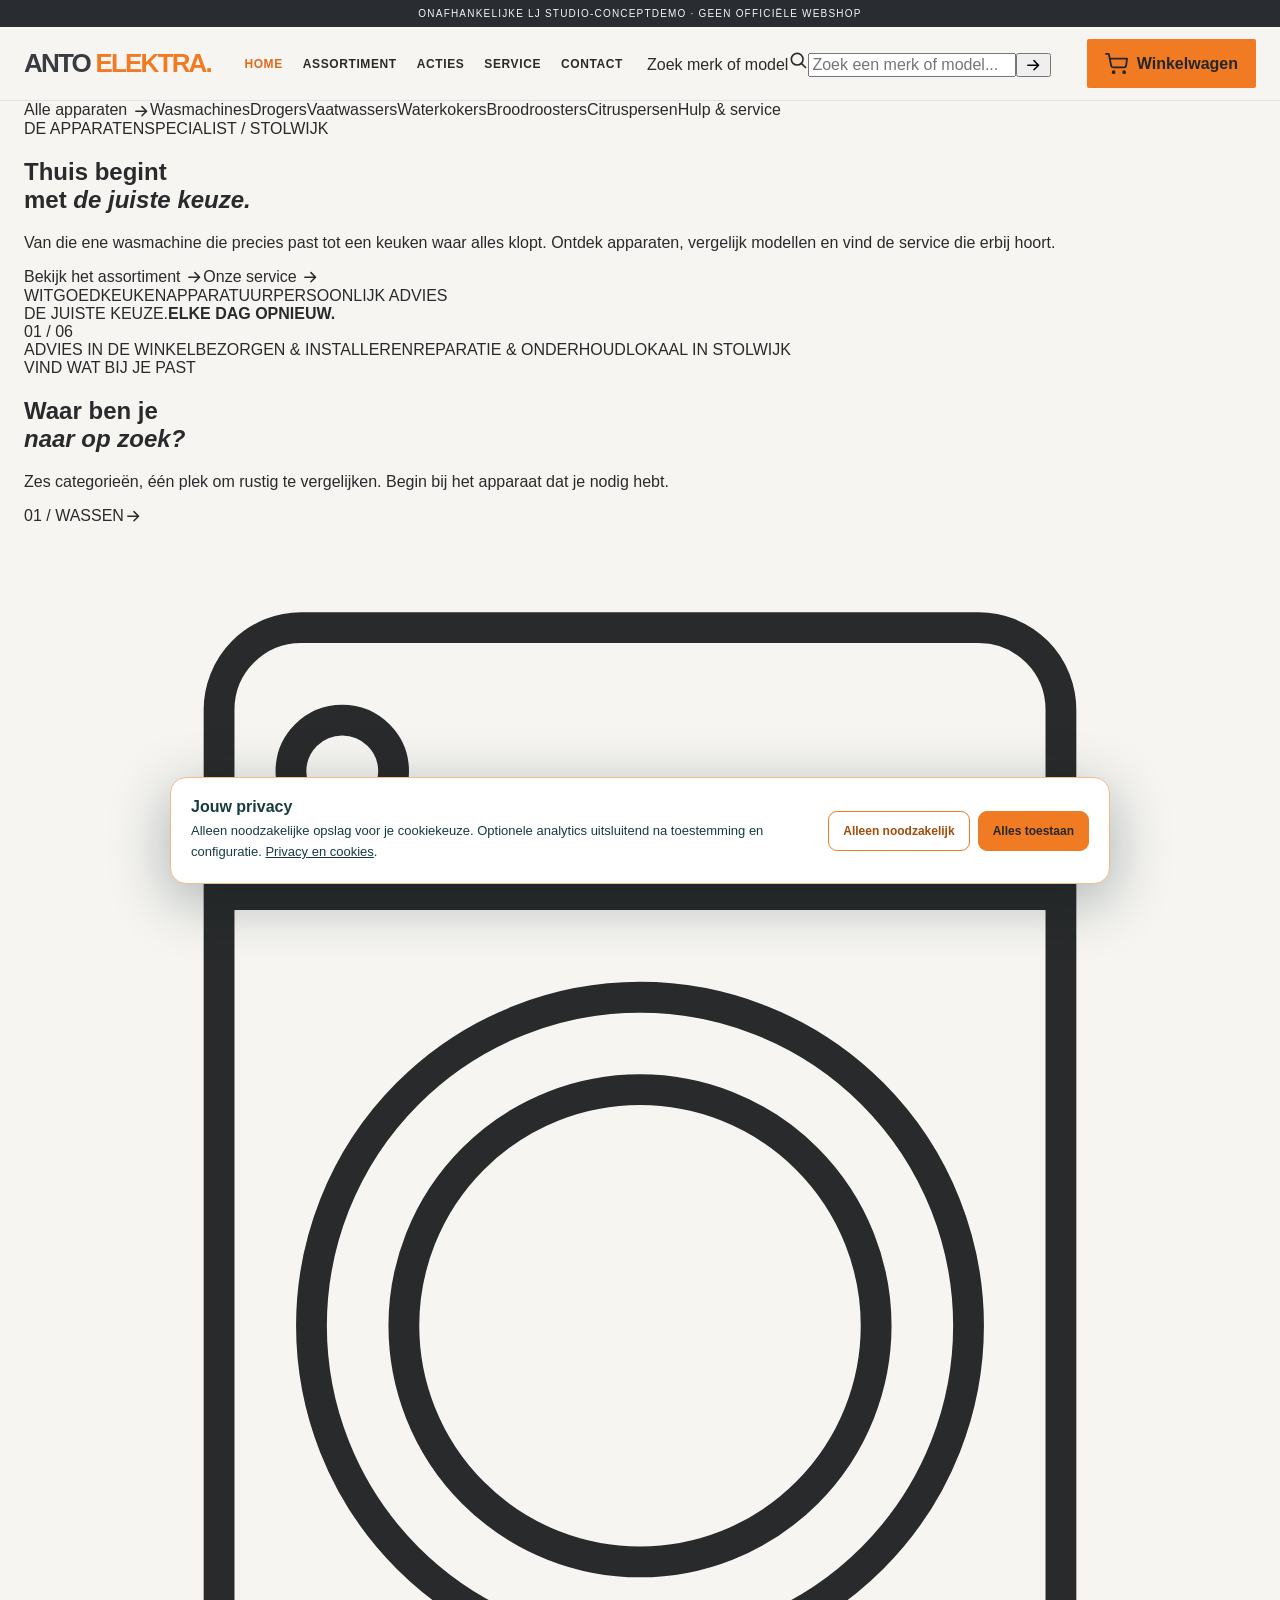
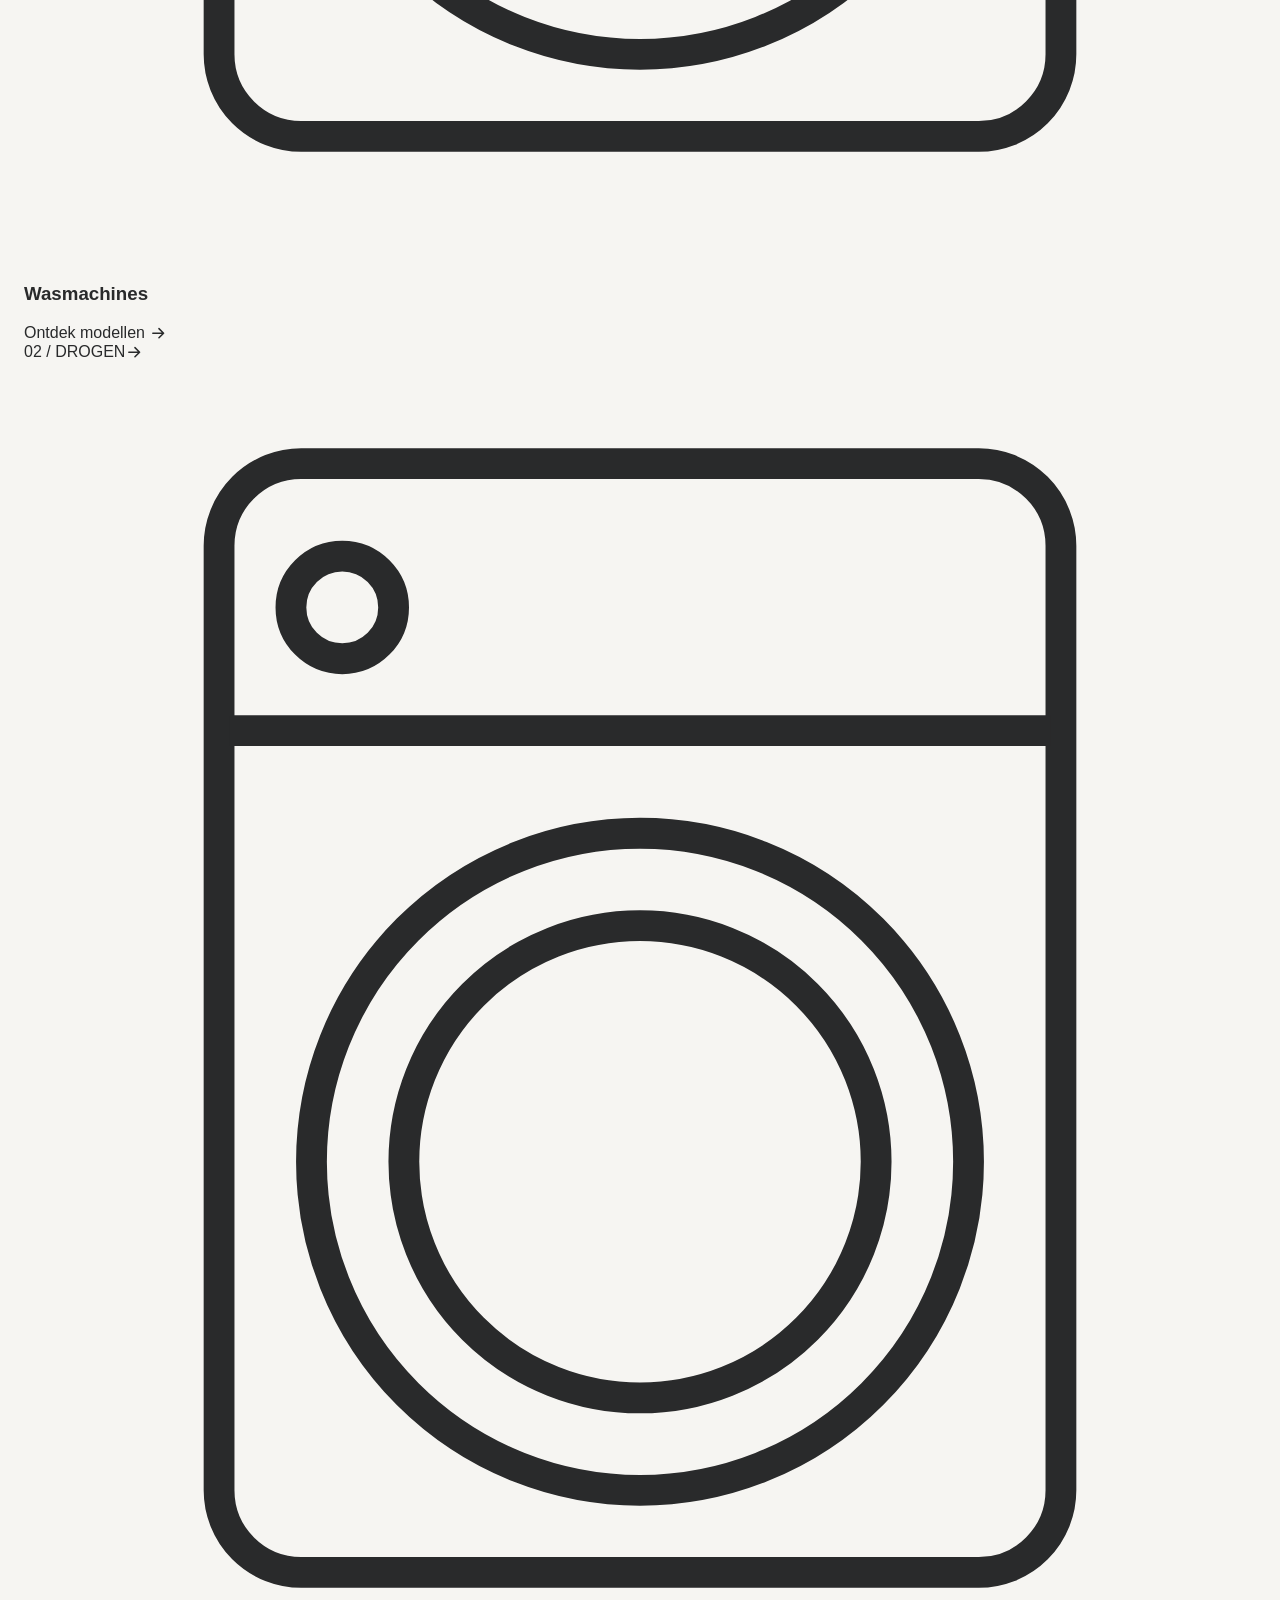
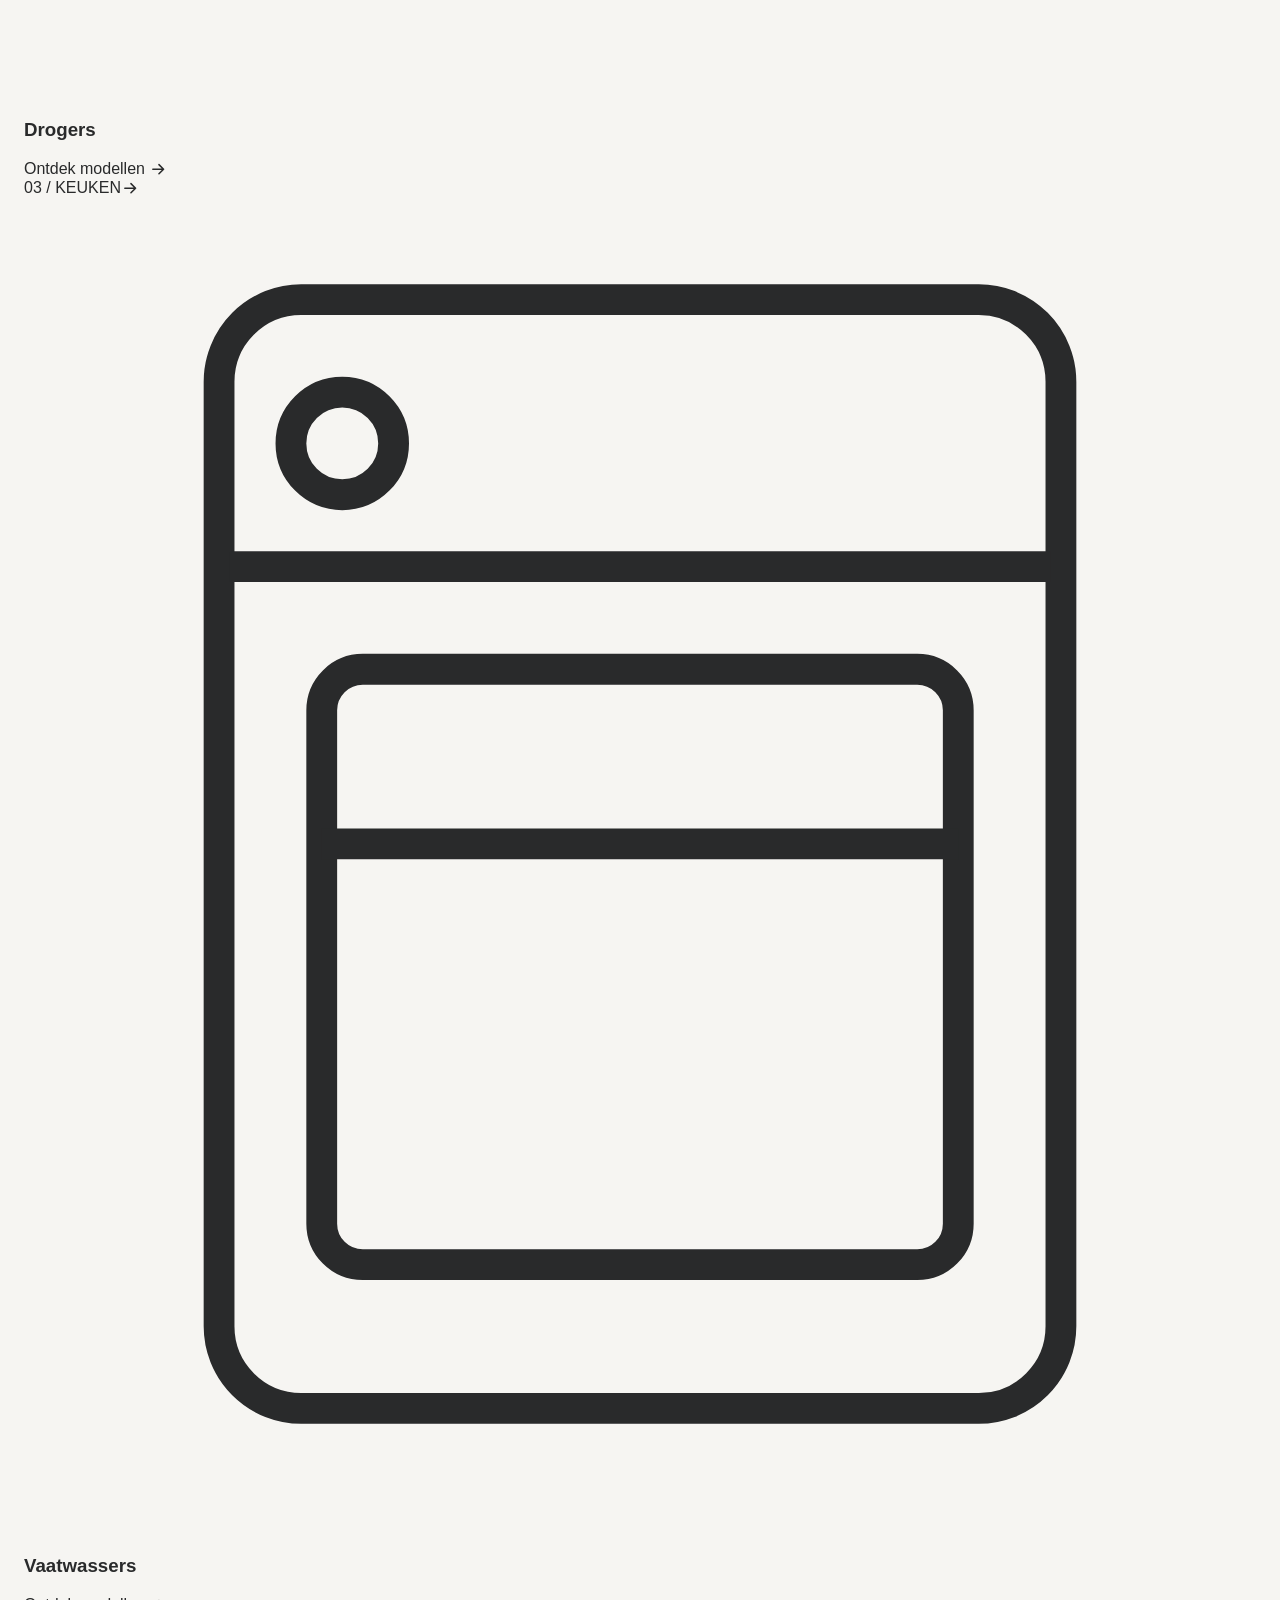
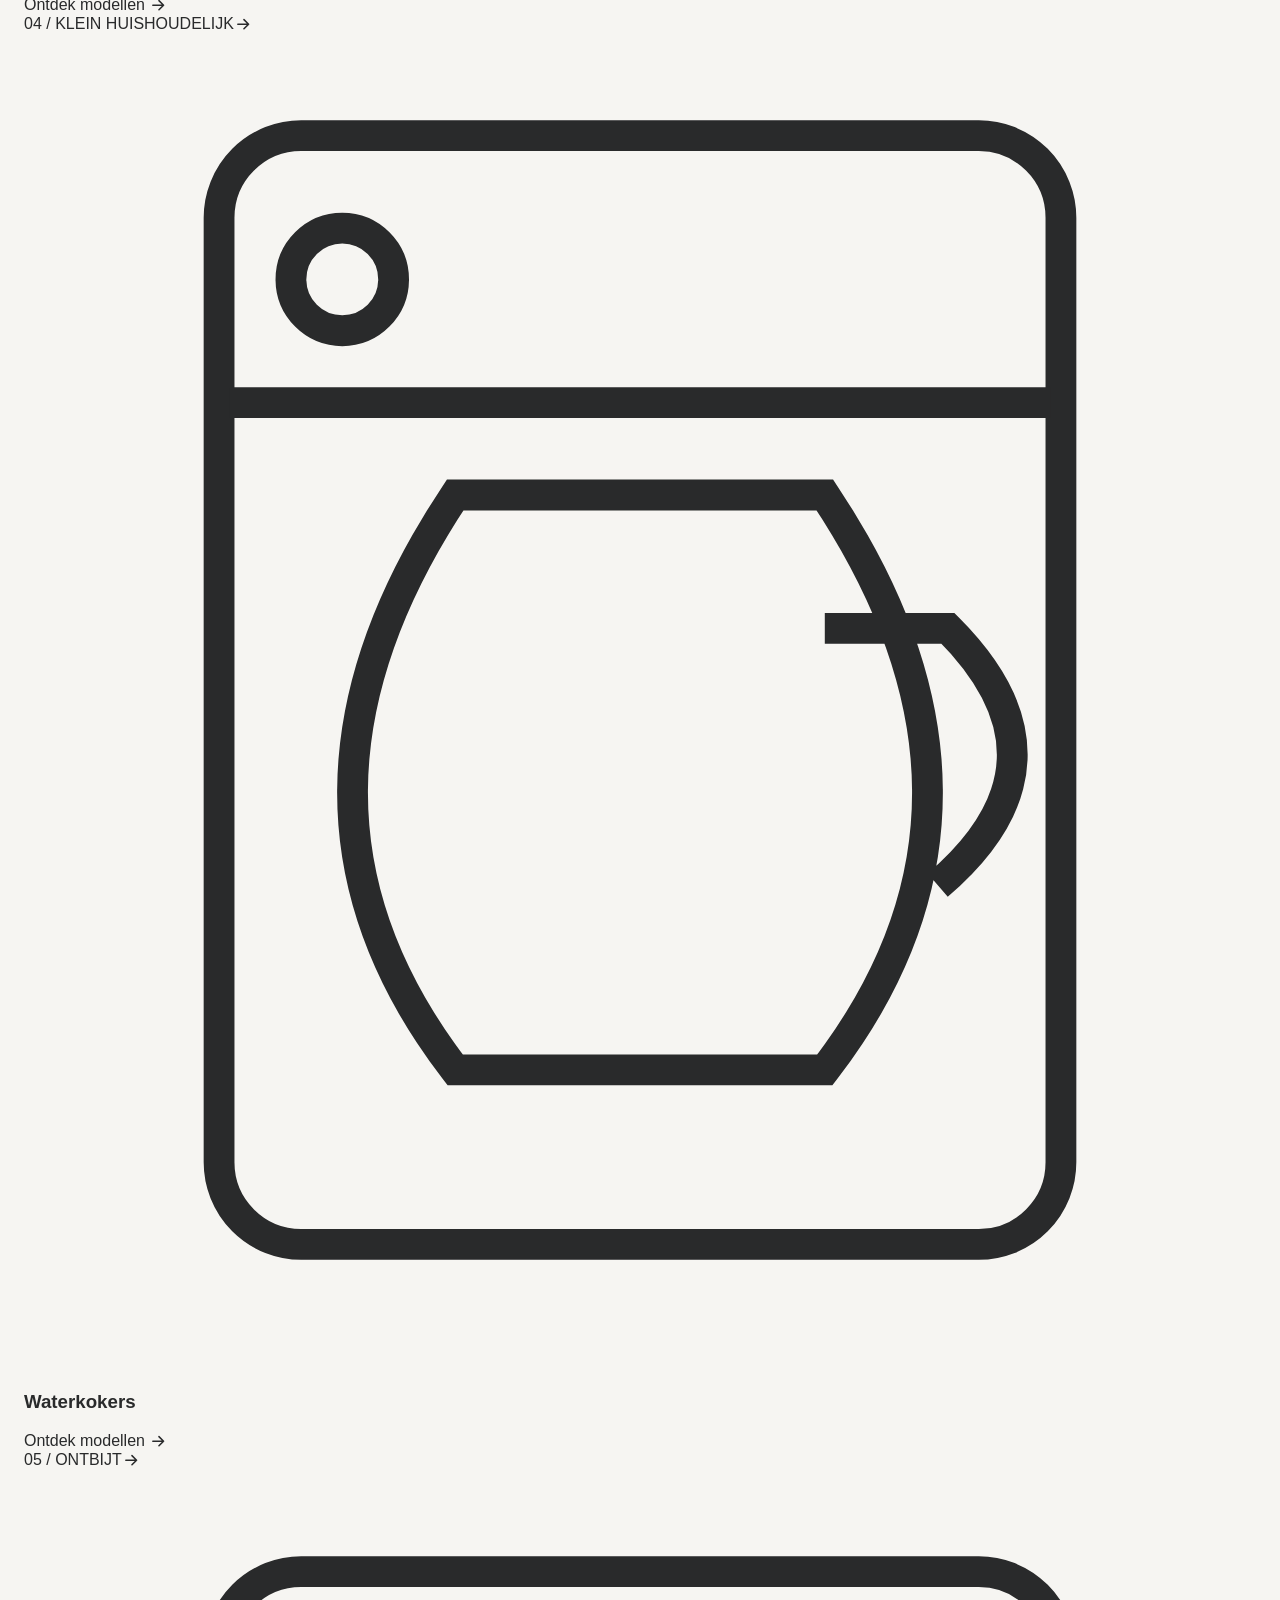
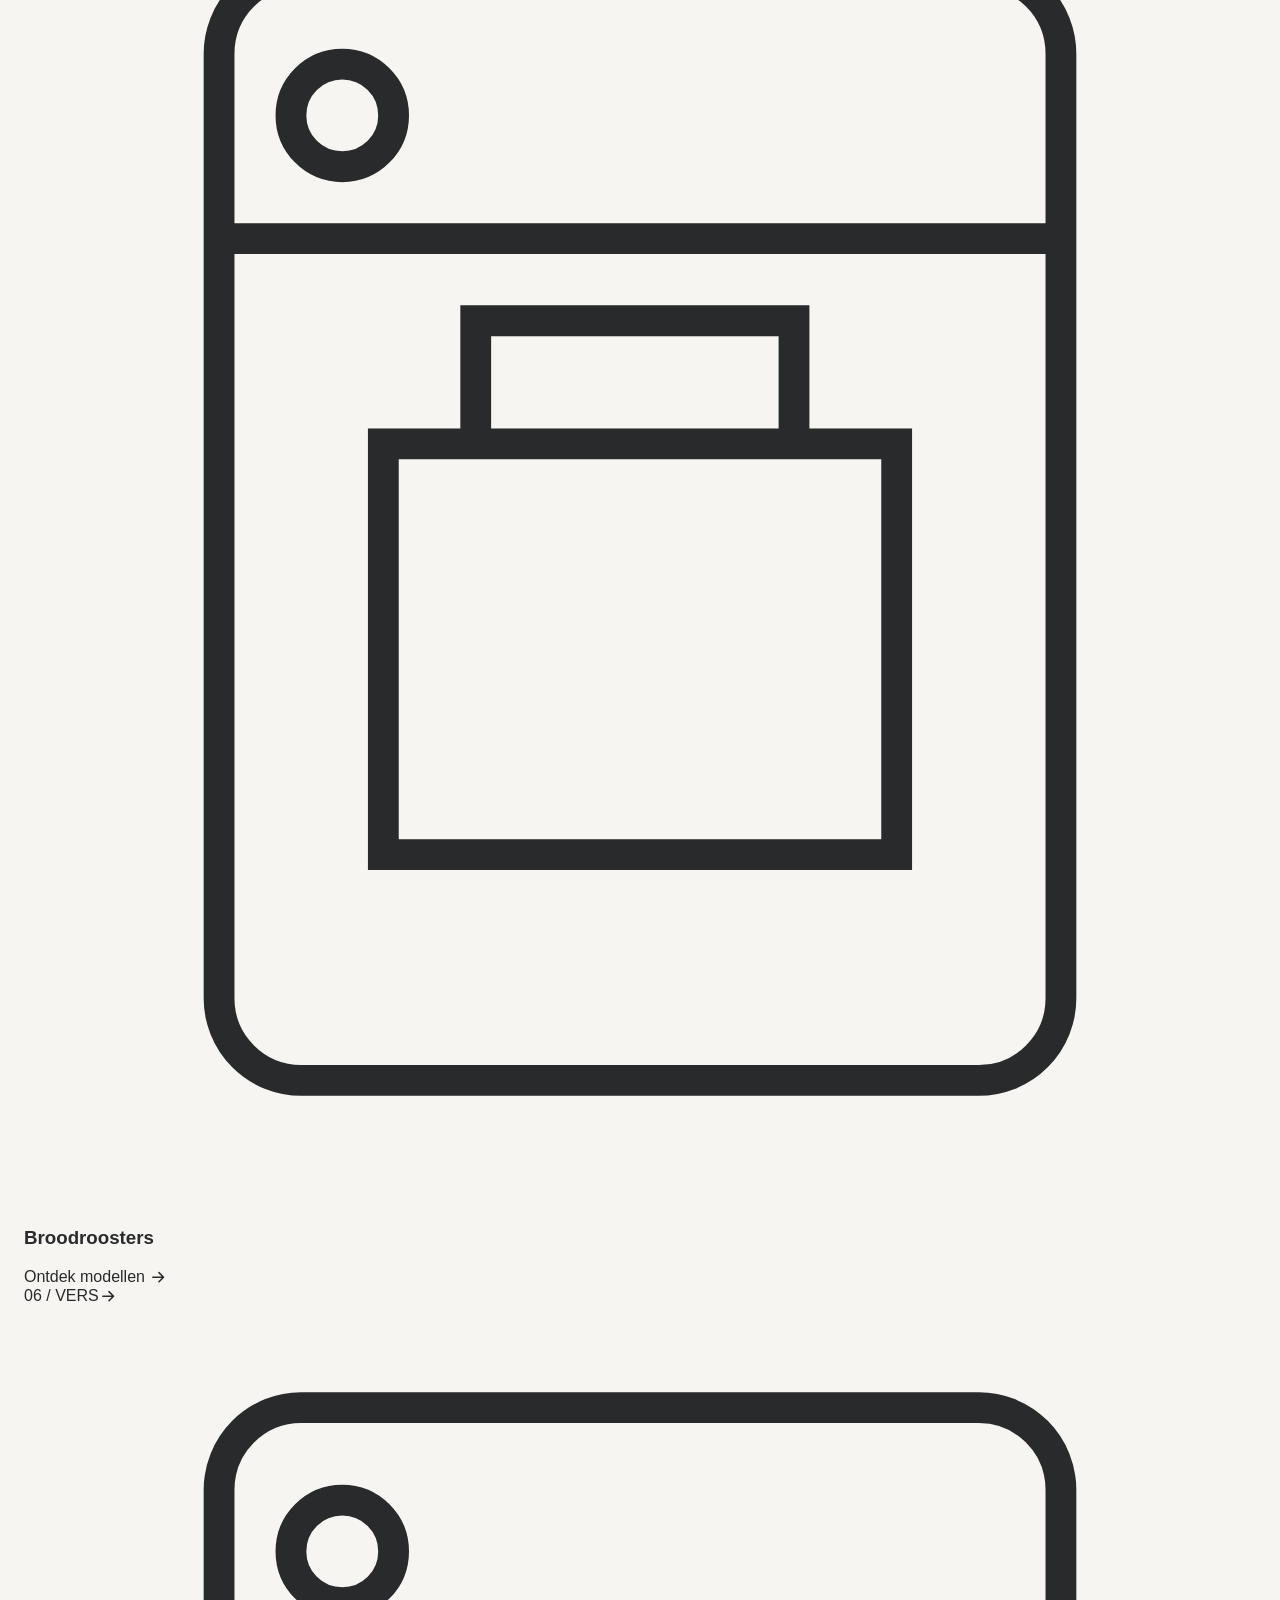
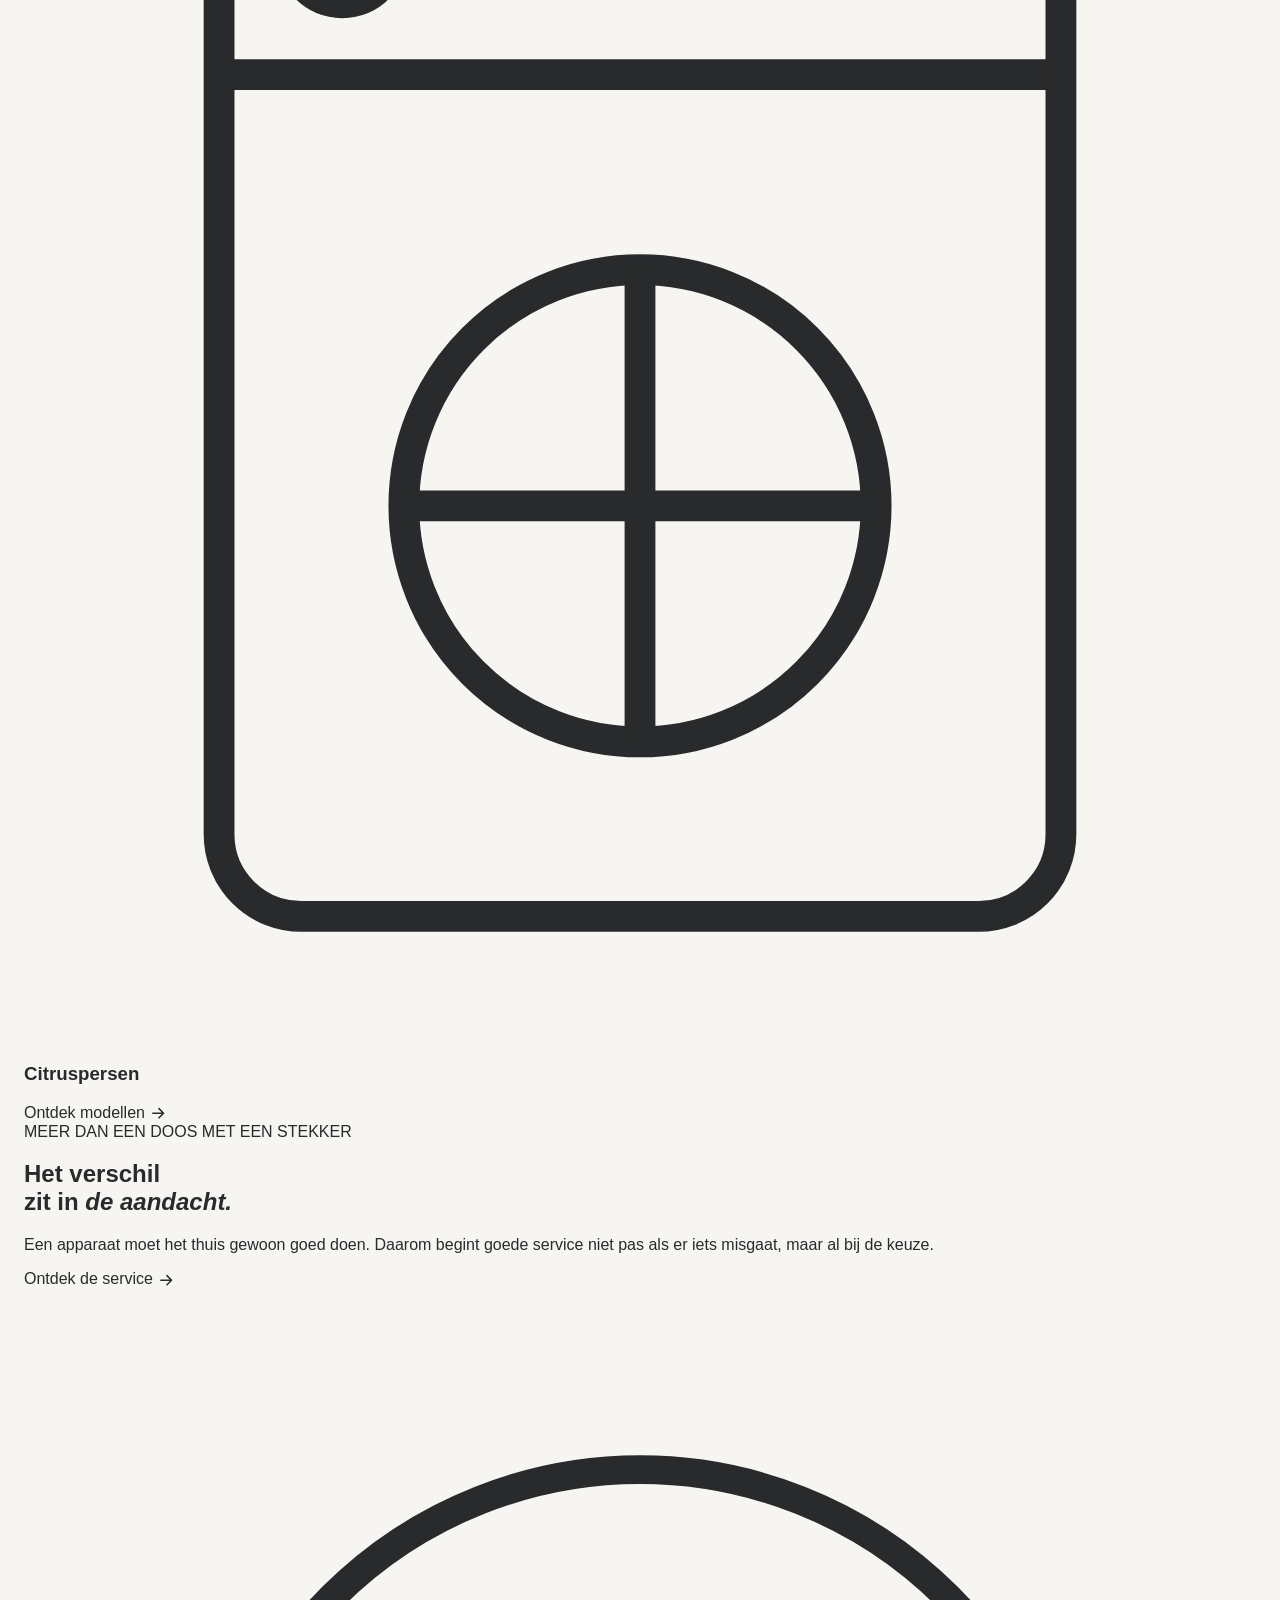
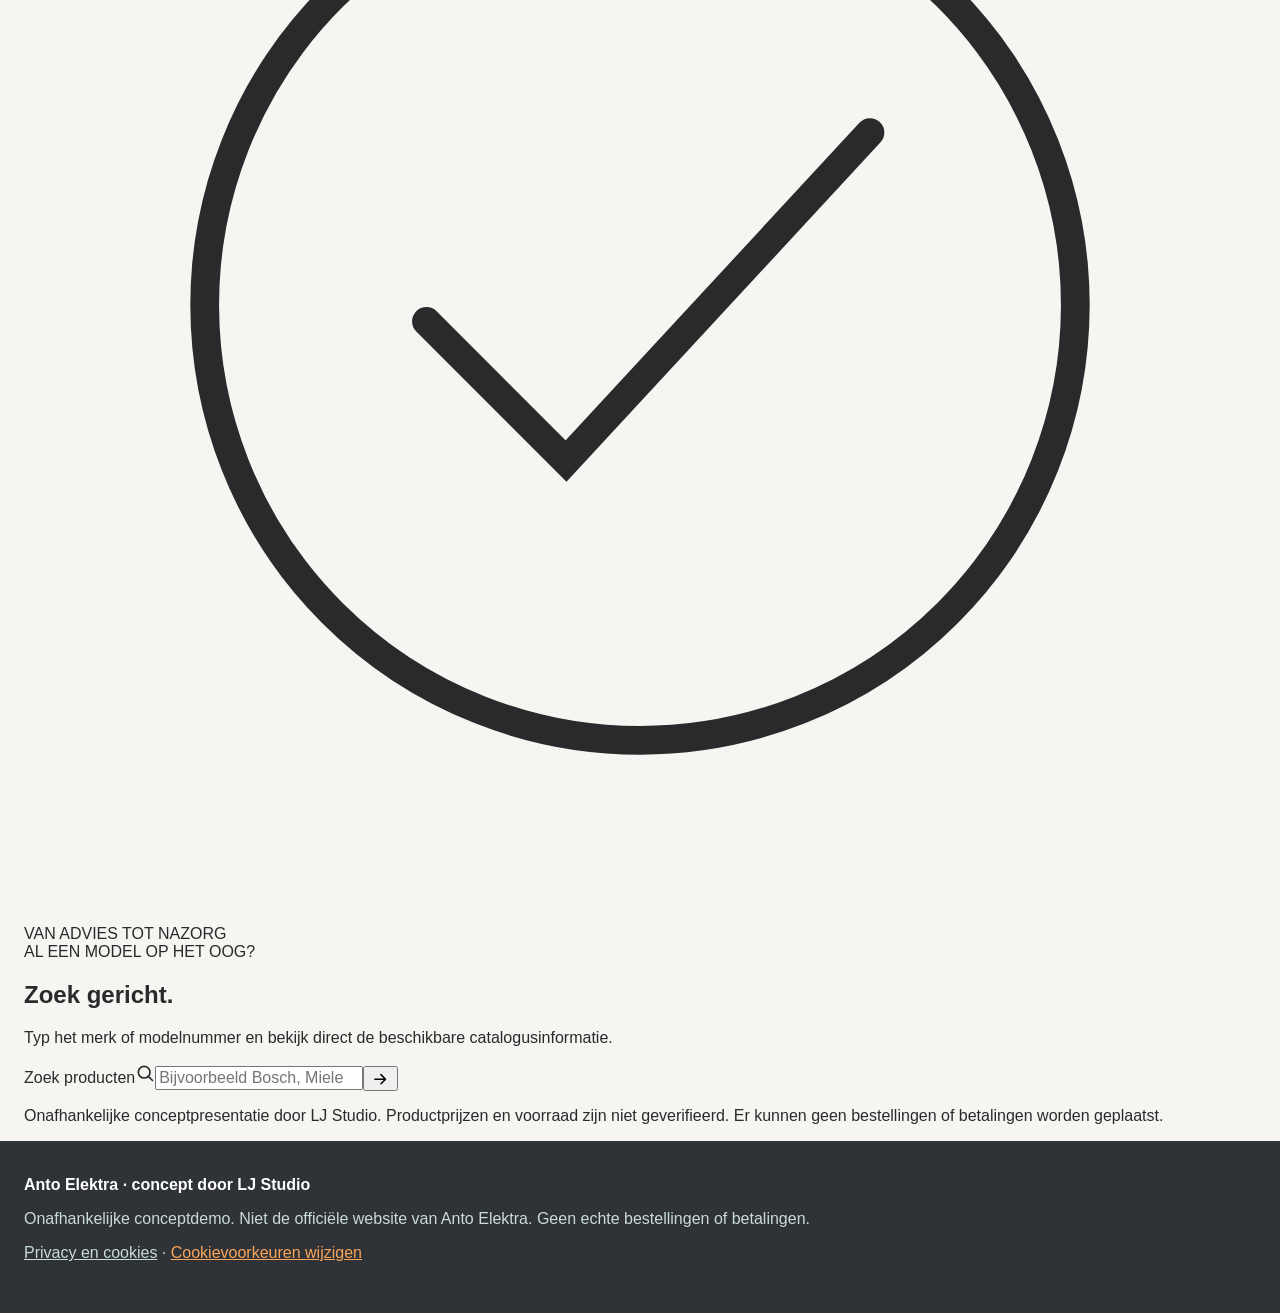
==== commit 8b875872: "Anto premium retail identity: new homepage, universal product search and shop navigation" ====
--- a/index.html
+++ b/index.html
@@ -1 +1 @@
-<!doctype html><html lang="nl"><head><meta charset="utf-8"><meta name="viewport" content="width=device-width,initial-scale=1"><meta name="robots" content="noindex,nofollow"><meta name="theme-color" content="#34373b"><title>Home | Anto Elektra concept · LJ Studio</title><meta name="description" content="Witgoed en klein huishoudelijke apparaten, service en assortiment als conceptdemo."><link rel="icon" href="assets/favicon.svg" type="image/svg+xml"><link rel="stylesheet" href="assets/style.css?v=8"></head><body><div class="top">ONAFHANKELIJKE LJ STUDIO-CONCEPTDEMO · GEEN OFFICIËLE WEBSHOP</div><header class="header"><div class="wrap head"><a class="brand" href="index.html" aria-label="Anto Elektra concept, home">ANTO<span> ELEKTRA.</span></a><nav class="site-nav" id="site-nav" aria-label="Hoofdnavigatie"><a href="index.html" aria-current="page">Home</a><a href="assortiment/index.html" >Assortiment</a><a href="index.html#acties">Acties</a><a href="service.html" >Service</a><a href="index.html#contact">Contact</a></nav><div class="header-controls"><a class="cart-btn" href="assortiment/index.html#winkelwagen" aria-label="Bekijk winkelwagen"><svg viewBox="0 0 24 24" width="23" height="23" fill="none" stroke="currentColor" stroke-width="1.9" stroke-linecap="round" stroke-linejoin="round" aria-hidden="true"><circle cx="9" cy="21" r="1"/><circle cx="20" cy="21" r="1"/><path d="M1 2h3l2.4 12.3a2 2 0 0 0 2 1.7H20a2 2 0 0 0 2-1.6L23 7H5"/></svg><span class="cart-label">Winkelwagen</span></a><button class="menu-toggle" type="button" aria-label="Menu openen" aria-controls="site-nav" aria-expanded="false"><svg viewBox="0 0 24 24" width="23" height="23" fill="none" stroke="currentColor" stroke-width="2" stroke-linecap="round"><path d="M4 6h16M4 12h16M4 18h16"/></svg></button></div></div></header><main class="editorial-home"><section class="retail-hero"><div class="retail-hero-copy"><div class="retail-kicker"><span class="orange-dot"></span> WITGOED & ELEKTRA · STOLWIJK</div><h1>Goed spul.<br><em>Goed geregeld.</em></h1><p>Een apparaat koop je niet elke dag. Daarom draait het om kiezen met vertrouwen, persoonlijk advies en service die niet stopt bij de voordeur.</p><div class="retail-hero-actions"><a class="retail-button" href="assortiment/">Ontdek het assortiment <span aria-hidden="true"><svg class="ui-arrow ui-arrow-external" viewBox="0 0 24 24" width="17" height="17" fill="none" stroke="currentColor" stroke-width="2" stroke-linecap="round" stroke-linejoin="round" aria-hidden="true"><path d="M7 17 17 7M8 7h9v9"/></svg></span></a><a class="retail-text-link" href="service.html">Zo werkt onze service <svg class="ui-arrow" viewBox="0 0 24 24" width="17" height="17" fill="none" stroke="currentColor" stroke-width="2" stroke-linecap="round" stroke-linejoin="round" aria-hidden="true"><path d="M5 12h14m-6-6 6 6-6 6"/></svg></a></div><div class="retail-hero-caption">Een onafhankelijk webshopconcept van LJ Studio · geen officiële winkel</div></div><div class="retail-hero-scene"><div class="scene-orbit"></div><div class="scene-label scene-label-top">ONTDEK<br><b>HET VERSCHIL.</b></div><svg class="scene-washer" viewBox="0 0 360 440" role="img" aria-label="Gestileerde illustratie van een wasmachine"><defs><linearGradient id="washer" x1="0" y1="0" x2="1" y2="1"><stop stop-color="#fff"/><stop offset=".55" stop-color="#e3e4e5"/><stop offset="1" stop-color="#afb2b5"/></linearGradient><radialGradient id="glass"><stop stop-color="#79858d"/><stop offset=".7" stop-color="#30383f"/><stop offset="1" stop-color="#171d22"/></radialGradient></defs><rect x="39" y="15" width="282" height="409" rx="17" fill="url(#washer)" stroke="#bfc1c2" stroke-width="3"/><rect x="56" y="35" width="247" height="67" rx="8" fill="#f9fafb"/><circle cx="89" cy="69" r="16" fill="#5d666d"/><circle cx="89" cy="69" r="10" fill="#d4d7d8"/><rect x="128" y="58" width="84" height="19" rx="4" fill="#343c41"/><circle cx="269" cy="68" r="7" fill="#ee7c24"/><circle cx="180" cy="253" r="126" fill="#c7cbce"/><circle cx="180" cy="253" r="113" fill="#f4f5f5"/><circle cx="180" cy="253" r="99" fill="url(#glass)"/><path d="M107 239c49-62 99-48 150 11-27 58-99 90-153 22" fill="#7d8d96" opacity=".65"/><path d="M110 297c36-44 105-52 142-9" stroke="#c6d6dc" stroke-width="13" opacity=".6" fill="none"/><circle cx="180" cy="253" r="99" fill="none" stroke="#252b2f" stroke-width="8"/><rect x="77" y="389" width="206" height="9" rx="4" fill="#d3d5d6"/></svg><div class="scene-label scene-label-bottom">SLIM KIEZEN.<br><b>FIJN WONEN.</b></div></div></section><div class="retail-trust"><span>Persoonlijk advies</span><span>Bezorging & installatie</span><span>Service en reparatie</span><span>Lokale specialist</span></div><section class="retail-bestsellers"><div class="retail-section-heading"><div><span class="retail-kicker">DIRECT NAAR JOUW NIEUWE APPARAAT</span><h2>Populaire categorieën.</h2></div><a href="assortiment/">Alle 97 artikelen bekijken <svg class="ui-arrow ui-arrow-external" viewBox="0 0 24 24" width="17" height="17" fill="none" stroke="currentColor" stroke-width="2" stroke-linecap="round" stroke-linejoin="round" aria-hidden="true"><path d="M7 17 17 7M8 7h9v9"/></svg></a></div><div class="retail-product-feature"><a href="assortiment/wasmachines/" class="retail-featured-product"><span class="feature-index">01 / WASSEN</span><span class="feature-product-art" aria-hidden="true"><svg viewBox="0 0 180 190"><rect x="24" y="12" width="132" height="164" rx="9" fill="#f8f9f9" stroke="#bec3c6" stroke-width="3"/><rect x="35" y="25" width="110" height="28" rx="4" fill="#e2e5e6"/><circle cx="48" cy="39" r="7" fill="#e97820"/><rect x="75" y="35" width="52" height="8" rx="3" fill="#616a70"/><circle cx="90" cy="113" r="48" fill="#b9c0c5"/><circle cx="90" cy="113" r="40" fill="#414a52"/><circle cx="90" cy="113" r="27" fill="#9eafb9"/></svg></span><strong>Wasmachines</strong><span>Bekijk 15 modellen <svg class="ui-arrow" viewBox="0 0 24 24" width="17" height="17" fill="none" stroke="currentColor" stroke-width="2" stroke-linecap="round" stroke-linejoin="round" aria-hidden="true"><path d="M5 12h14m-6-6 6 6-6 6"/></svg></span></a><a href="assortiment/drogers/" class="retail-featured-product"><span class="feature-index">02 / DROGEN</span><span class="feature-product-art" aria-hidden="true"><svg viewBox="0 0 180 190"><rect x="24" y="12" width="132" height="164" rx="9" fill="#f8f9f9" stroke="#bec3c6" stroke-width="3"/><rect x="35" y="25" width="110" height="28" rx="4" fill="#e2e5e6"/><circle cx="48" cy="39" r="7" fill="#e97820"/><rect x="75" y="35" width="52" height="8" rx="3" fill="#616a70"/><circle cx="90" cy="113" r="48" fill="#b9c0c5"/><circle cx="90" cy="113" r="40" fill="#414a52"/><path d="M62 116q25-30 55 0t-55 0" fill="none" stroke="#9eafb9" stroke-width="9"/></svg></span><strong>Drogers</strong><span>Bekijk 19 modellen <svg class="ui-arrow" viewBox="0 0 24 24" width="17" height="17" fill="none" stroke="currentColor" stroke-width="2" stroke-linecap="round" stroke-linejoin="round" aria-hidden="true"><path d="M5 12h14m-6-6 6 6-6 6"/></svg></span></a><a href="assortiment/vaatwassers/" class="retail-featured-product"><span class="feature-index">03 / KEUKEN</span><span class="feature-product-art" aria-hidden="true"><svg viewBox="0 0 180 190"><rect x="24" y="12" width="132" height="164" rx="9" fill="#f8f9f9" stroke="#bec3c6" stroke-width="3"/><rect x="35" y="25" width="110" height="28" rx="4" fill="#e2e5e6"/><circle cx="48" cy="39" r="7" fill="#e97820"/><rect x="75" y="35" width="52" height="8" rx="3" fill="#616a70"/><rect x="40" y="68" width="100" height="88" rx="6" fill="#e4e7e8" stroke="#8c999f" stroke-width="3"/><path d="M40 91h100" stroke="#89939a" stroke-width="4"/></svg></span><strong>Vaatwassers</strong><span>Bekijk 16 modellen <svg class="ui-arrow" viewBox="0 0 24 24" width="17" height="17" fill="none" stroke="currentColor" stroke-width="2" stroke-linecap="round" stroke-linejoin="round" aria-hidden="true"><path d="M5 12h14m-6-6 6 6-6 6"/></svg></span></a></div><p class="retail-fineprint">Productillustraties zijn schematisch. Prijzen, specificaties en voorraad zijn niet geverifieerd.</p></section><section class="retail-categories" id="categorieen"><div class="retail-section-heading"><div><span class="retail-kicker">DE COLLECTIE</span><h2>Wat zoek je vandaag?</h2></div><a href="assortiment/">Bekijk het volledige assortiment <svg class="ui-arrow ui-arrow-external" viewBox="0 0 24 24" width="17" height="17" fill="none" stroke="currentColor" stroke-width="2" stroke-linecap="round" stroke-linejoin="round" aria-hidden="true"><path d="M7 17 17 7M8 7h9v9"/></svg></a></div><div class="retail-category-list"><a href="assortiment/wasmachines/" class="retail-category-row"><span class="retail-category-number">01</span><span class="retail-category-name">Wasmachines</span><span class="retail-category-view">Bekijk categorie</span><span class="retail-category-arrow" aria-hidden="true"><svg class="ui-arrow ui-arrow-external" viewBox="0 0 24 24" width="17" height="17" fill="none" stroke="currentColor" stroke-width="2" stroke-linecap="round" stroke-linejoin="round" aria-hidden="true"><path d="M7 17 17 7M8 7h9v9"/></svg></span></a><a href="assortiment/drogers/" class="retail-category-row"><span class="retail-category-number">02</span><span class="retail-category-name">Drogers</span><span class="retail-category-view">Bekijk categorie</span><span class="retail-category-arrow" aria-hidden="true"><svg class="ui-arrow ui-arrow-external" viewBox="0 0 24 24" width="17" height="17" fill="none" stroke="currentColor" stroke-width="2" stroke-linecap="round" stroke-linejoin="round" aria-hidden="true"><path d="M7 17 17 7M8 7h9v9"/></svg></span></a><a href="assortiment/vaatwassers/" class="retail-category-row"><span class="retail-category-number">03</span><span class="retail-category-name">Vaatwassers</span><span class="retail-category-view">Bekijk categorie</span><span class="retail-category-arrow" aria-hidden="true"><svg class="ui-arrow ui-arrow-external" viewBox="0 0 24 24" width="17" height="17" fill="none" stroke="currentColor" stroke-width="2" stroke-linecap="round" stroke-linejoin="round" aria-hidden="true"><path d="M7 17 17 7M8 7h9v9"/></svg></span></a><a href="assortiment/waterkokers/" class="retail-category-row"><span class="retail-category-number">04</span><span class="retail-category-name">Waterkokers</span><span class="retail-category-view">Bekijk categorie</span><span class="retail-category-arrow" aria-hidden="true"><svg class="ui-arrow ui-arrow-external" viewBox="0 0 24 24" width="17" height="17" fill="none" stroke="currentColor" stroke-width="2" stroke-linecap="round" stroke-linejoin="round" aria-hidden="true"><path d="M7 17 17 7M8 7h9v9"/></svg></span></a><a href="assortiment/broodroosters/" class="retail-category-row"><span class="retail-category-number">05</span><span class="retail-category-name">Broodroosters</span><span class="retail-category-view">Bekijk categorie</span><span class="retail-category-arrow" aria-hidden="true"><svg class="ui-arrow ui-arrow-external" viewBox="0 0 24 24" width="17" height="17" fill="none" stroke="currentColor" stroke-width="2" stroke-linecap="round" stroke-linejoin="round" aria-hidden="true"><path d="M7 17 17 7M8 7h9v9"/></svg></span></a><a href="assortiment/citruspersen/" class="retail-category-row"><span class="retail-category-number">06</span><span class="retail-category-name">Citruspersen</span><span class="retail-category-view">Bekijk categorie</span><span class="retail-category-arrow" aria-hidden="true"><svg class="ui-arrow ui-arrow-external" viewBox="0 0 24 24" width="17" height="17" fill="none" stroke="currentColor" stroke-width="2" stroke-linecap="round" stroke-linejoin="round" aria-hidden="true"><path d="M7 17 17 7M8 7h9v9"/></svg></span></a></div></section><section class="retail-feature"><div class="retail-feature-block"><span class="retail-kicker">MEER DAN EEN DOOS AAN DE DEUR</span><h2>Service begint bij<br><em>goed luisteren.</em></h2><p>Van advies over het juiste model tot installatie of een reparatie aan huis: ontdek wat Anto Elektra volgens de eigen website aan service biedt.</p><a class="retail-button" href="service.html">Ontdek onze service <svg class="ui-arrow ui-arrow-external" viewBox="0 0 24 24" width="17" height="17" fill="none" stroke="currentColor" stroke-width="2" stroke-linecap="round" stroke-linejoin="round" aria-hidden="true"><path d="M7 17 17 7M8 7h9v9"/></svg></a></div><div class="retail-feature-graphic" aria-hidden="true"><span>ANTO</span><strong>ÉCHT<br>GEREGELD.</strong><div class="feature-ring"></div></div></section><section class="retail-offers" id="acties"><div class="retail-section-heading"><div><span class="retail-kicker">UITGELICHT</span><h2>Acties & voordeel.</h2></div><a href="https://www.antoelektra.nl/acties/" target="_blank" rel="noopener noreferrer">Officiële acties <svg class="ui-arrow ui-arrow-external" viewBox="0 0 24 24" width="17" height="17" fill="none" stroke="currentColor" stroke-width="2" stroke-linecap="round" stroke-linejoin="round" aria-hidden="true"><path d="M7 17 17 7M8 7h9v9"/></svg></a></div><div class="retail-offer-list"><a href="https://www.antoelektra.nl/acties/" target="_blank" rel="noopener noreferrer"><span>01 / MIELE</span><strong>Cashback op geselecteerde modellen</strong><span>Bekijk voorwaarden <svg class="ui-arrow ui-arrow-external" viewBox="0 0 24 24" width="17" height="17" fill="none" stroke="currentColor" stroke-width="2" stroke-linecap="round" stroke-linejoin="round" aria-hidden="true"><path d="M7 17 17 7M8 7h9v9"/></svg></span></a><a href="https://www.antoelektra.nl/acties/" target="_blank" rel="noopener noreferrer"><span>02 / SIEMENS</span><strong>Acties voor wassen en drogen</strong><span>Bekijk voorwaarden <svg class="ui-arrow ui-arrow-external" viewBox="0 0 24 24" width="17" height="17" fill="none" stroke="currentColor" stroke-width="2" stroke-linecap="round" stroke-linejoin="round" aria-hidden="true"><path d="M7 17 17 7M8 7h9v9"/></svg></span></a><a href="https://www.antoelektra.nl/acties/" target="_blank" rel="noopener noreferrer"><span>03 / INBOUW</span><strong>Extra garantie bij deelnemende apparaten</strong><span>Bekijk voorwaarden <svg class="ui-arrow ui-arrow-external" viewBox="0 0 24 24" width="17" height="17" fill="none" stroke="currentColor" stroke-width="2" stroke-linecap="round" stroke-linejoin="round" aria-hidden="true"><path d="M7 17 17 7M8 7h9v9"/></svg></span></a></div><p class="retail-fineprint">Deze onafhankelijke conceptdemo toont geen geverifieerde actuele aanbiedingen. Bekijk altijd de officiële voorwaarden en deelnemende producten. Er zijn geen echte bestellingen mogelijk.</p></section></main><footer class="foot" id="contact"><div class="wrap"><strong>Anto Elektra · concept door LJ Studio</strong><p>Onafhankelijke conceptdemo. Niet de officiële website van Anto Elektra. Geen echte bestellingen of betalingen.</p><p><a href="privacy.html">Privacy en cookies</a> · <button type="button" data-cookie-settings class="cookie-link">Cookievoorkeuren wijzigen</button></p></div></footer><button class="back-to-top" type="button" aria-label="Terug naar boven" title="Terug naar boven"><svg viewBox="0 0 24 24" width="21" height="21" fill="none" stroke="currentColor" stroke-width="2.2" stroke-linecap="round" stroke-linejoin="round" aria-hidden="true"><path d="m5 14 7-7 7 7M12 7v13"/></svg></button><div class="cookie-banner" id="cookie-banner" role="region" aria-label="Cookiekeuze" hidden><div><strong>Jouw privacy</strong><p>Alleen noodzakelijke opslag voor je cookiekeuze. Optionele analytics uitsluitend na toestemming en configuratie. <a href="privacy.html">Privacy en cookies</a>.</p></div><div class="cookie-actions"><button type="button" id="cookie-necessary">Alleen noodzakelijk</button><button type="button" id="cookie-accept">Alles toestaan</button></div></div><script src="assets/config.js" defer></script><script src="assets/consent.js" defer></script><script src="assets/site.js?v=1" defer></script></body></html>+<!doctype html><html lang="nl"><head><meta charset="utf-8"><meta name="viewport" content="width=device-width,initial-scale=1"><meta name="robots" content="noindex,nofollow"><meta name="theme-color" content="#34373b"><title>Witgoed & keukenapparatuur | Anto Elektra · Concept</title><meta name="description" content="Ontdek witgoed, keukenapparatuur en service in deze onafhankelijke Anto Elektra webshopconceptpresentatie."><link rel="icon" href="assets/favicon.svg" type="image/svg+xml"><link rel="stylesheet" href="assets/style.css?v=20"></head><body><div class="top">ONAFHANKELIJKE LJ STUDIO-CONCEPTDEMO · GEEN OFFICIËLE WEBSHOP</div><header class="header"><div class="wrap head"><a class="brand" href="index.html" aria-label="Anto Elektra concept, home">ANTO<span> ELEKTRA.</span></a><nav class="site-nav" id="site-nav" aria-label="Hoofdnavigatie"><a href="index.html" aria-current="page">Home</a><a href="assortiment/index.html" >Assortiment</a><a href="index.html#acties">Acties</a><a href="service.html" >Service</a><a href="index.html#contact">Contact</a></nav><form class="premium-header-search" role="search" action="assortiment/index.html" method="get"><label class="sr-only" for="global-search">Zoek merk of model</label><svg viewBox="0 0 24 24" width="20" height="20" fill="none" stroke="currentColor" stroke-width="2" stroke-linecap="round" aria-hidden="true"><circle cx="11" cy="11" r="7"/><path d="m16 16 5 5"/></svg><input id="global-search" name="q" type="search" placeholder="Zoek een merk of model..." autocomplete="off"><button type="submit" aria-label="Zoeken"><svg class="ui-arrow" viewBox="0 0 24 24" width="18" height="18" fill="none" stroke="currentColor" stroke-width="2" stroke-linecap="round" stroke-linejoin="round" aria-hidden="true"><path d="M5 12h14m-6-6 6 6-6 6"/></svg></button></form><div class="header-controls"><a class="cart-btn" href="assortiment/index.html#winkelwagen" aria-label="Bekijk winkelwagen"><svg viewBox="0 0 24 24" width="23" height="23" fill="none" stroke="currentColor" stroke-width="1.9" stroke-linecap="round" stroke-linejoin="round" aria-hidden="true"><circle cx="9" cy="21" r="1"/><circle cx="20" cy="21" r="1"/><path d="M1 2h3l2.4 12.3a2 2 0 0 0 2 1.7H20a2 2 0 0 0 2-1.6L23 7H5"/></svg><span class="cart-label">Winkelwagen</span></a><button class="menu-toggle" type="button" aria-label="Menu openen" aria-controls="site-nav" aria-expanded="false"><svg viewBox="0 0 24 24" width="23" height="23" fill="none" stroke="currentColor" stroke-width="2" stroke-linecap="round"><path d="M4 6h16M4 12h16M4 18h16"/></svg></button></div></div></header><nav class="premium-departments" aria-label="Winkelcategorieën"><div class="wrap premium-departments-inner"><a href="assortiment/index.html" class="premium-department-all">Alle apparaten <svg class="ui-arrow" viewBox="0 0 24 24" width="18" height="18" fill="none" stroke="currentColor" stroke-width="2" stroke-linecap="round" stroke-linejoin="round" aria-hidden="true"><path d="M5 12h14m-6-6 6 6-6 6"/></svg></a><a href="assortiment/wasmachines/">Wasmachines</a><a href="assortiment/drogers/">Drogers</a><a href="assortiment/vaatwassers/">Vaatwassers</a><a href="assortiment/waterkokers/">Waterkokers</a><a href="assortiment/broodroosters/">Broodroosters</a><a href="assortiment/citruspersen/">Citruspersen</a><a class="premium-department-service" href="service.html">Hulp & service</a></div></nav><main class="anto-home"><section class="anto-hero"><div class="wrap anto-hero-grid"><div class="anto-hero-content"><span class="anto-eyebrow"><span class="anto-status-dot"></span> DE APPARATENSPECIALIST / STOLWIJK</span><h1>Thuis begint<br>met <em>de juiste keuze.</em></h1><p>Van die ene wasmachine die precies past tot een keuken waar alles klopt. Ontdek apparaten, vergelijk modellen en vind de service die erbij hoort.</p><div class="anto-hero-ctas"><a class="anto-solid-btn" href="assortiment/index.html">Bekijk het assortiment <svg class="ui-arrow" viewBox="0 0 24 24" width="18" height="18" fill="none" stroke="currentColor" stroke-width="2" stroke-linecap="round" stroke-linejoin="round" aria-hidden="true"><path d="M5 12h14m-6-6 6 6-6 6"/></svg></a><a class="anto-quiet-link" href="service.html">Onze service <svg class="ui-arrow" viewBox="0 0 24 24" width="18" height="18" fill="none" stroke="currentColor" stroke-width="2" stroke-linecap="round" stroke-linejoin="round" aria-hidden="true"><path d="M5 12h14m-6-6 6 6-6 6"/></svg></a></div><div class="anto-hero-small"><span>WITGOED</span><span>KEUKENAPPARATUUR</span><span>PERSOONLIJK ADVIES</span></div></div><div class="anto-hero-art" aria-label="Sfeervolle gestileerde wasmachine, geen productfoto" role="img"><div class="anto-art-circle"></div><div class="anto-art-machine"><div class="anto-machine-top"><span></span><i></i><b></b></div><div class="anto-machine-door"><div class="anto-machine-water"></div></div><div class="anto-machine-foot"></div></div><div class="anto-art-caption"><span>DE JUISTE KEUZE.</span><strong>ELKE DAG OPNIEUW.</strong></div><span class="anto-art-index">01 / 06</span></div></div></section><div class="anto-marquee"><div class="wrap"><span>ADVIES IN DE WINKEL</span><span>BEZORGEN & INSTALLEREN</span><span>REPARATIE & ONDERHOUD</span><span>LOKAAL IN STOLWIJK</span></div></div><section class="anto-shop-intro wrap"><div class="anto-section-head"><div><span class="anto-eyebrow">VIND WAT BIJ JE PAST</span><h2>Waar ben je<br><em>naar op zoek?</em></h2></div><p>Zes categorieën, één plek om rustig te vergelijken. Begin bij het apparaat dat je nodig hebt.</p></div><div class="anto-category-grid"><a class="anto-category-card anto-category-1" href="assortiment/wasmachines/"><div class="anto-category-top"><span>01 / WASSEN</span><svg class="ui-arrow" viewBox="0 0 24 24" width="18" height="18" fill="none" stroke="currentColor" stroke-width="2" stroke-linecap="round" stroke-linejoin="round" aria-hidden="true"><path d="M5 12h14m-6-6 6 6-6 6"/></svg></div><div class="anto-category-icon" aria-hidden="true"><svg viewBox="0 0 120 130" fill="none" stroke="currentColor" stroke-width="3"><rect x="19" y="10" width="82" height="108" rx="8"/><path d="M20 36h80"/><circle cx="31" cy="24" r="5"/><circle cx="60" cy="78" r="32"/><circle cx="60" cy="78" r="23"/></svg></div><h3>Wasmachines</h3><span class="anto-category-action">Ontdek modellen <svg class="ui-arrow" viewBox="0 0 24 24" width="18" height="18" fill="none" stroke="currentColor" stroke-width="2" stroke-linecap="round" stroke-linejoin="round" aria-hidden="true"><path d="M5 12h14m-6-6 6 6-6 6"/></svg></span></a><a class="anto-category-card anto-category-2" href="assortiment/drogers/"><div class="anto-category-top"><span>02 / DROGEN</span><svg class="ui-arrow" viewBox="0 0 24 24" width="18" height="18" fill="none" stroke="currentColor" stroke-width="2" stroke-linecap="round" stroke-linejoin="round" aria-hidden="true"><path d="M5 12h14m-6-6 6 6-6 6"/></svg></div><div class="anto-category-icon" aria-hidden="true"><svg viewBox="0 0 120 130" fill="none" stroke="currentColor" stroke-width="3"><rect x="19" y="10" width="82" height="108" rx="8"/><path d="M20 36h80"/><circle cx="31" cy="24" r="5"/><circle cx="60" cy="78" r="32"/><circle cx="60" cy="78" r="23"/></svg></div><h3>Drogers</h3><span class="anto-category-action">Ontdek modellen <svg class="ui-arrow" viewBox="0 0 24 24" width="18" height="18" fill="none" stroke="currentColor" stroke-width="2" stroke-linecap="round" stroke-linejoin="round" aria-hidden="true"><path d="M5 12h14m-6-6 6 6-6 6"/></svg></span></a><a class="anto-category-card anto-category-3" href="assortiment/vaatwassers/"><div class="anto-category-top"><span>03 / KEUKEN</span><svg class="ui-arrow" viewBox="0 0 24 24" width="18" height="18" fill="none" stroke="currentColor" stroke-width="2" stroke-linecap="round" stroke-linejoin="round" aria-hidden="true"><path d="M5 12h14m-6-6 6 6-6 6"/></svg></div><div class="anto-category-icon" aria-hidden="true"><svg viewBox="0 0 120 130" fill="none" stroke="currentColor" stroke-width="3"><rect x="19" y="10" width="82" height="108" rx="8"/><path d="M20 36h80"/><circle cx="31" cy="24" r="5"/><rect x="29" y="46" width="62" height="58" rx="4"/><path d="M29 63h62"/></svg></div><h3>Vaatwassers</h3><span class="anto-category-action">Ontdek modellen <svg class="ui-arrow" viewBox="0 0 24 24" width="18" height="18" fill="none" stroke="currentColor" stroke-width="2" stroke-linecap="round" stroke-linejoin="round" aria-hidden="true"><path d="M5 12h14m-6-6 6 6-6 6"/></svg></span></a><a class="anto-category-card anto-category-4" href="assortiment/waterkokers/"><div class="anto-category-top"><span>04 / KLEIN HUISHOUDELIJK</span><svg class="ui-arrow" viewBox="0 0 24 24" width="18" height="18" fill="none" stroke="currentColor" stroke-width="2" stroke-linecap="round" stroke-linejoin="round" aria-hidden="true"><path d="M5 12h14m-6-6 6 6-6 6"/></svg></div><div class="anto-category-icon" aria-hidden="true"><svg viewBox="0 0 120 130" fill="none" stroke="currentColor" stroke-width="3"><rect x="19" y="10" width="82" height="108" rx="8"/><path d="M20 36h80"/><circle cx="31" cy="24" r="5"/><path d="M42 45q-20 30 0 56h36q20-26 0-56zM78 58h12q13 13-1 25"/></svg></div><h3>Waterkokers</h3><span class="anto-category-action">Ontdek modellen <svg class="ui-arrow" viewBox="0 0 24 24" width="18" height="18" fill="none" stroke="currentColor" stroke-width="2" stroke-linecap="round" stroke-linejoin="round" aria-hidden="true"><path d="M5 12h14m-6-6 6 6-6 6"/></svg></span></a><a class="anto-category-card anto-category-5" href="assortiment/broodroosters/"><div class="anto-category-top"><span>05 / ONTBIJT</span><svg class="ui-arrow" viewBox="0 0 24 24" width="18" height="18" fill="none" stroke="currentColor" stroke-width="2" stroke-linecap="round" stroke-linejoin="round" aria-hidden="true"><path d="M5 12h14m-6-6 6 6-6 6"/></svg></div><div class="anto-category-icon" aria-hidden="true"><svg viewBox="0 0 120 130" fill="none" stroke="currentColor" stroke-width="3"><rect x="19" y="10" width="82" height="108" rx="8"/><path d="M20 36h80"/><circle cx="31" cy="24" r="5"/><path d="M35 56h50v40H35zM44 56V44h31v12"/></svg></div><h3>Broodroosters</h3><span class="anto-category-action">Ontdek modellen <svg class="ui-arrow" viewBox="0 0 24 24" width="18" height="18" fill="none" stroke="currentColor" stroke-width="2" stroke-linecap="round" stroke-linejoin="round" aria-hidden="true"><path d="M5 12h14m-6-6 6 6-6 6"/></svg></span></a><a class="anto-category-card anto-category-6" href="assortiment/citruspersen/"><div class="anto-category-top"><span>06 / VERS</span><svg class="ui-arrow" viewBox="0 0 24 24" width="18" height="18" fill="none" stroke="currentColor" stroke-width="2" stroke-linecap="round" stroke-linejoin="round" aria-hidden="true"><path d="M5 12h14m-6-6 6 6-6 6"/></svg></div><div class="anto-category-icon" aria-hidden="true"><svg viewBox="0 0 120 130" fill="none" stroke="currentColor" stroke-width="3"><rect x="19" y="10" width="82" height="108" rx="8"/><path d="M20 36h80"/><circle cx="31" cy="24" r="5"/><circle cx="60" cy="78" r="23"/><path d="M60 55v46M37 78h46"/></svg></div><h3>Citruspersen</h3><span class="anto-category-action">Ontdek modellen <svg class="ui-arrow" viewBox="0 0 24 24" width="18" height="18" fill="none" stroke="currentColor" stroke-width="2" stroke-linecap="round" stroke-linejoin="round" aria-hidden="true"><path d="M5 12h14m-6-6 6 6-6 6"/></svg></span></a></div></section><section class="anto-editorial"><div class="wrap anto-editorial-grid"><div class="anto-editorial-copy"><span class="anto-eyebrow">MEER DAN EEN DOOS MET EEN STEKKER</span><h2>Het verschil<br>zit in <em>de aandacht.</em></h2><p>Een apparaat moet het thuis gewoon goed doen. Daarom begint goede service niet pas als er iets misgaat, maar al bij de keuze.</p><a class="anto-solid-btn" href="service.html">Ontdek de service <svg class="ui-arrow" viewBox="0 0 24 24" width="18" height="18" fill="none" stroke="currentColor" stroke-width="2" stroke-linecap="round" stroke-linejoin="round" aria-hidden="true"><path d="M5 12h14m-6-6 6 6-6 6"/></svg></a></div><div class="anto-editorial-visual"><div class="anto-editorial-disc"><svg viewBox="0 0 150 150" fill="none" stroke="currentColor" stroke-width="3.5" stroke-linecap="round"><circle cx="75" cy="75" r="53"/><path d="m49 77 17 17 37-40"/></svg></div><span>VAN ADVIES TOT NAZORG</span></div></div></section><section class="anto-search-cta wrap"><div><span class="anto-eyebrow">AL EEN MODEL OP HET OOG?</span><h2>Zoek gericht.</h2><p>Typ het merk of modelnummer en bekijk direct de beschikbare catalogusinformatie.</p></div><form action="assortiment/index.html" method="get" role="search"><label class="sr-only" for="anto-search">Zoek producten</label><svg viewBox="0 0 24 24" width="20" height="20" fill="none" stroke="currentColor" stroke-width="2" stroke-linecap="round" aria-hidden="true"><circle cx="11" cy="11" r="7"/><path d="m16 16 5 5"/></svg><input id="anto-search" name="q" type="search" placeholder="Bijvoorbeeld Bosch, Miele of Siemens" required><button type="submit" aria-label="Zoek producten"><svg class="ui-arrow" viewBox="0 0 24 24" width="18" height="18" fill="none" stroke="currentColor" stroke-width="2" stroke-linecap="round" stroke-linejoin="round" aria-hidden="true"><path d="M5 12h14m-6-6 6 6-6 6"/></svg></button></form></section><section class="anto-demo-note wrap"><p>Onafhankelijke conceptpresentatie door LJ Studio. Productprijzen en voorraad zijn niet geverifieerd. Er kunnen geen bestellingen of betalingen worden geplaatst.</p></section></main><footer class="foot" id="contact"><div class="wrap"><strong>Anto Elektra · concept door LJ Studio</strong><p>Onafhankelijke conceptdemo. Niet de officiële website van Anto Elektra. Geen echte bestellingen of betalingen.</p><p><a href="privacy.html">Privacy en cookies</a> · <button type="button" data-cookie-settings class="cookie-link">Cookievoorkeuren wijzigen</button></p></div></footer><button class="back-to-top" type="button" aria-label="Terug naar boven" title="Terug naar boven"><svg viewBox="0 0 24 24" width="21" height="21" fill="none" stroke="currentColor" stroke-width="2.2" stroke-linecap="round" stroke-linejoin="round" aria-hidden="true"><path d="m5 14 7-7 7 7M12 7v13"/></svg></button><div class="cookie-banner" id="cookie-banner" role="region" aria-label="Cookiekeuze" hidden><div><strong>Jouw privacy</strong><p>Alleen noodzakelijke opslag voor je cookiekeuze. Optionele analytics uitsluitend na toestemming en configuratie. <a href="privacy.html">Privacy en cookies</a>.</p></div><div class="cookie-actions"><button type="button" id="cookie-necessary">Alleen noodzakelijk</button><button type="button" id="cookie-accept">Alles toestaan</button></div></div><script src="assets/config.js" defer></script><script src="assets/consent.js" defer></script><script src="assets/site.js?v=1" defer></script></body></html>
--- a/assets/style.css
+++ b/assets/style.css
@@ -11,3 +11,9 @@
 
 /* Retail product-first improvements */
 .retail-bestsellers{padding:72px max(24px,calc((100vw - 1200px)/2));background:#fff}.retail-product-feature{display:grid;grid-template-columns:repeat(3,minmax(0,1fr));gap:14px}.retail-featured-product{background:#f5f4f1;min-height:380px;padding:23px;display:flex;flex-direction:column;position:relative;transition:background .2s,transform .2s}.retail-featured-product:hover{background:#f0e8df;transform:translateY(-3px)}.retail-featured-product .feature-index{font-size:10px;color:#d46a1a;letter-spacing:1.4px;font-weight:900}.retail-featured-product .feature-product-art{height:245px;display:grid;place-items:center}.retail-featured-product .feature-product-art svg{width:150px;height:170px;filter:drop-shadow(10px 12px 12px #0002)}.retail-featured-product strong{font:400 30px Georgia,serif}.retail-featured-product>span:last-child{font-size:12px;margin-top:10px;color:#bd5b10;font-weight:900}.catalog-top{padding:16px 0;border-bottom:1px solid #ddd;margin-bottom:20px}.product{border-radius:5px;box-shadow:0 3px 15px #00000008;transition:box-shadow .2s,transform .2s}.product:hover{box-shadow:0 10px 28px #00000012;transform:translateY(-2px)}.product-art{height:230px}.product-art svg{width:155px;height:175px;filter:drop-shadow(7px 9px 9px #0002)}.product-body h3{font-size:17px;line-height:1.4;min-height:48px}.product-actions button{border-radius:4px}.product-actions button.add{background:#e87821;color:#fff}.header-cart-count{display:grid;place-items:center;min-width:20px;height:20px;border-radius:50%;background:#2e3235;color:white;font-size:10px}.header-cart-count[hidden]{display:none}.cart-opened{overflow:hidden}.drawer{z-index:35}.drawer-backdrop{z-index:34}.detail-backdrop{z-index:40}.service-grid .service-card{border-radius:5px}.category-tile{border-radius:5px}.filters{border-radius:5px}.catalog-top select{background:#fff}.subhero{padding:58px 0}.subhero h1{font-family:Georgia,serif;font-weight:400}.back-to-top{z-index:25}@media(max-width:950px){.retail-bestsellers{padding:55px 28px}.retail-featured-product{min-height:315px;padding:16px}.retail-featured-product .feature-product-art{height:190px}.retail-featured-product .feature-product-art svg{width:125px}}@media(max-width:600px){.retail-bestsellers{padding:45px 16px}.retail-product-feature{grid-template-columns:1fr 1fr;gap:9px}.retail-featured-product{min-height:255px;padding:13px}.retail-featured-product .feature-product-art{height:150px}.retail-featured-product .feature-product-art svg{width:110px;height:130px}.retail-featured-product strong{font-size:22px}.retail-featured-product:nth-child(3){grid-column:1/-1;min-height:190px}.retail-featured-product:nth-child(3) .feature-product-art{height:110px}.product-art{height:155px}.product-art svg{width:100px;height:120px}.product-body h3{font-size:13px;min-height:38px}.header-cart-count{position:absolute;top:-4px;right:42px}.header-controls{position:relative}}
+
+/* Masterprompt 3.0: SVG arrows, no font/emoji arrow glyphs */
+.ui-arrow{display:inline-block;vertical-align:middle;flex:none;width:1.15em;height:1.15em;stroke:currentColor;overflow:visible}.retail-button,.retail-text-link,.retail-section-heading>a,.retail-featured-product>span:last-child,.retail-offer-list a span:last-child,.promo-card a{display:inline-flex;align-items:center;gap:7px}.retail-category-arrow .ui-arrow,.tile-arrow .ui-arrow{width:24px;height:24px}.retail-category-arrow,.tile-arrow{display:flex;align-items:center;justify-content:flex-end}.retail-featured-product>span:last-child .ui-arrow{width:15px;height:15px}.detail a .ui-arrow{width:15px;height:15px}.ui-arrow-external{width:1.05em;height:1.05em}@media(max-width:600px){.retail-category-arrow .ui-arrow,.tile-arrow .ui-arrow{width:19px;height:19px}}
+
+/* Premium animated service experience - accessible progressive enhancement */
+.service-hero-new{background:#f0eeea;overflow:hidden}.service-hero-layout{display:grid;grid-template-columns:1.15fr .85fr;min-height:590px;align-items:center;gap:30px}.service-overline{font-size:11px;letter-spacing:2.4px;font-weight:900;color:#d46a19}.service-hero-new h1{font:400 clamp(54px,6.5vw,98px)/1.03 Georgia,serif;letter-spacing:-4px;margin:27px 0}.service-hero-new h1 em,.service-intro h2 em,.service-outro h2 em{color:#e77721;font-weight:400}.service-hero-new p{max-width:520px;font-size:16px;line-height:1.9;color:#666}.service-hero-link{display:inline-flex;gap:16px;align-items:center;border-bottom:1px solid #292a2b;padding:14px 0;font-size:13px;font-weight:900;margin-top:24px}.service-hero-link svg,.service-contact-primary svg,.service-contact-secondary svg{flex-shrink:0}.service-hero-visual{min-height:470px;display:grid;place-items:center;position:relative;isolation:isolate}.service-orbit{position:absolute;border:1px solid #d3c6bb;border-radius:50%;aspect-ratio:1}.service-orbit-one{width:315px;animation:service-spin 35s linear infinite}.service-orbit-two{width:440px;border-style:dashed;opacity:.65;animation:service-spin 65s linear infinite reverse}.service-hero-core{width:210px;height:210px;background:#e77721;color:#fff;border-radius:50%;display:grid;place-items:center;box-shadow:0 22px 65px #e777213b;animation:service-float 5s ease-in-out infinite}.service-orbit-label{position:absolute;font-size:11px;font-weight:900;letter-spacing:1.5px;background:#fff;padding:12px 16px;box-shadow:0 7px 24px #0000000b}.service-orbit-label-a{top:14%;left:6%}.service-orbit-label-b{top:28%;right:0}.service-orbit-label-c{bottom:13%;left:10%}.service-experience{padding:105px 0;background:#fff}.service-intro{display:grid;grid-template-columns:1.3fr .7fr;gap:50px;align-items:end;margin-bottom:50px}.service-intro h2,.service-outro h2{font:400 clamp(43px,5vw,76px)/1.1 Georgia,serif;letter-spacing:-2.8px;margin:20px 0 0}.service-intro p{font-size:15px;line-height:1.9;color:#6c6b6a;max-width:360px}.service-progress{height:3px;background:#ece8e4;overflow:hidden;margin-bottom:15px}.service-progress-fill{display:block;width:0;height:100%;background:#e77721;transition:width .2s linear}.service-step{display:grid;grid-template-columns:105px 1fr;border-bottom:1px solid #e4e0dc}.service-step-index{padding-top:41px;color:#c76a26;font:400 25px Georgia,serif}.service-step-trigger{width:100%;display:grid;grid-template-columns:90px 1fr 48px;align-items:center;text-align:left;gap:15px;padding:31px 0;border:0;background:transparent;color:#292a2b}.service-step-icon{width:67px;height:67px;display:grid;place-items:center;background:#f7f3ef;color:#d97020;border-radius:50%;transition:background .25s,color .25s,transform .25s}.service-step-trigger:hover .service-step-icon,.service-step-trigger[aria-expanded=true] .service-step-icon{background:#e77721;color:#fff;transform:scale(1.05)}.service-step-titles{display:flex;flex-direction:column;gap:8px}.service-step-label{font-size:10px;letter-spacing:1.6px;font-weight:900;color:#b75c1c}.service-step-titles strong{font:400 clamp(28px,3.1vw,45px)/1.1 Georgia,serif;letter-spacing:-1.2px}.service-step-subtitle{font-size:13px;color:#777}.service-step-toggle{width:40px;height:40px;border:1px solid #d9d5d1;border-radius:50%;display:grid;place-items:center;transition:transform .3s,background .3s}.service-step-trigger[aria-expanded=true] .service-step-toggle{transform:rotate(45deg);background:#303235;color:#fff}.service-step-panel{padding:0 70px 30px 105px}.service-step-panel-inner{max-width:660px;animation:service-panel-in .35s ease both}.service-step-panel p{font-size:15px;line-height:1.9;color:#606265;margin:0 0 19px}.service-step-tags{display:flex;gap:8px;flex-wrap:wrap}.service-step-tags span{font-size:11px;font-weight:800;padding:9px 12px;background:#f5f2ef;color:#92521f}.service-journey-end{text-align:center;padding:55px 15px 0}.service-end-dot{display:block;width:12px;height:12px;background:#e77721;border-radius:50%;margin:0 auto 22px}.service-journey-end strong{font:400 27px Georgia,serif}.service-journey-end p{font-size:13px;color:#777}.service-outro{background:#303235;color:white;padding:85px 0}.service-outro-layout{display:grid;grid-template-columns:1fr .8fr;align-items:center;gap:50px}.service-outro p{color:#c9c9c9;line-height:1.8;max-width:470px}.service-outro-actions{display:flex;flex-direction:column;gap:12px}.service-contact-primary,.service-contact-secondary{padding:21px 23px;display:flex;justify-content:space-between;align-items:center;font-weight:900;font-size:13px;gap:15px}.service-contact-primary{background:#e77721;color:#fff}.service-contact-secondary{border:1px solid #858585;color:#fff}.service-disclaimer{padding-top:23px;padding-bottom:25px}.service-disclaimer p{font-size:11px;line-height:1.7;color:#777}.service-reveal{opacity:1;transform:none}.service-motion .service-reveal{opacity:0;transform:translateY(30px);transition:opacity .75s ease,transform .75s cubic-bezier(.2,.75,.2,1);transition-delay:calc(var(--step,0)*55ms)}.service-motion .service-reveal.is-visible{opacity:1;transform:none}@keyframes service-spin{to{transform:rotate(360deg)}}@keyframes service-float{50%{transform:translateY(-12px)}}@keyframes service-panel-in{from{opacity:0;transform:translateY(-9px)}to{opacity:1;transform:none}}@media(max-width:900px){.service-hero-layout{grid-template-columns:1fr 1fr;min-height:500px}.service-hero-visual{min-height:350px}.service-orbit-one{width:230px}.service-orbit-two{width:330px}.service-hero-core{width:150px;height:150px}.service-hero-core svg{width:85px}.service-intro{grid-template-columns:1fr}.service-outro-layout{grid-template-columns:1fr}}@media(max-width:650px){.service-hero-layout{grid-template-columns:1fr;gap:0;padding-top:54px}.service-hero-new h1{font-size:clamp(47px,11vw,66px);letter-spacing:-2.5px}.service-hero-new p{font-size:14px}.service-hero-visual{min-height:290px}.service-orbit-one{width:215px}.service-orbit-two{width:290px}.service-hero-core{width:135px;height:135px}.service-orbit-label{font-size:9px;padding:9px 10px}.service-orbit-label-a{left:0}.service-orbit-label-b{right:0}.service-experience{padding:58px 0}.service-intro{gap:10px;margin-bottom:28px}.service-intro h2,.service-outro h2{font-size:clamp(38px,9vw,55px);letter-spacing:-2px}.service-step{grid-template-columns:38px 1fr}.service-step-index{font-size:15px;padding-top:35px}.service-step-trigger{grid-template-columns:47px 1fr 33px;gap:8px;padding:22px 0}.service-step-icon{width:42px;height:42px}.service-step-icon svg{width:23px;height:23px}.service-step-titles strong{font-size:clamp(23px,6vw,31px)}.service-step-subtitle{font-size:11px}.service-step-toggle{width:30px;height:30px}.service-step-toggle svg{width:17px;height:17px}.service-step-panel{padding:0 0 24px 0}.service-step-panel p{font-size:13px}.service-outro{padding:60px 0}.service-journey-end strong{font-size:23px}}@media(prefers-reduced-motion:reduce){.service-orbit,.service-hero-core{animation:none!important}.service-motion .service-reveal{opacity:1;transform:none;transition:none}.service-step-panel-inner{animation:none}.service-step-icon,.service-step-toggle{transition:none}}
